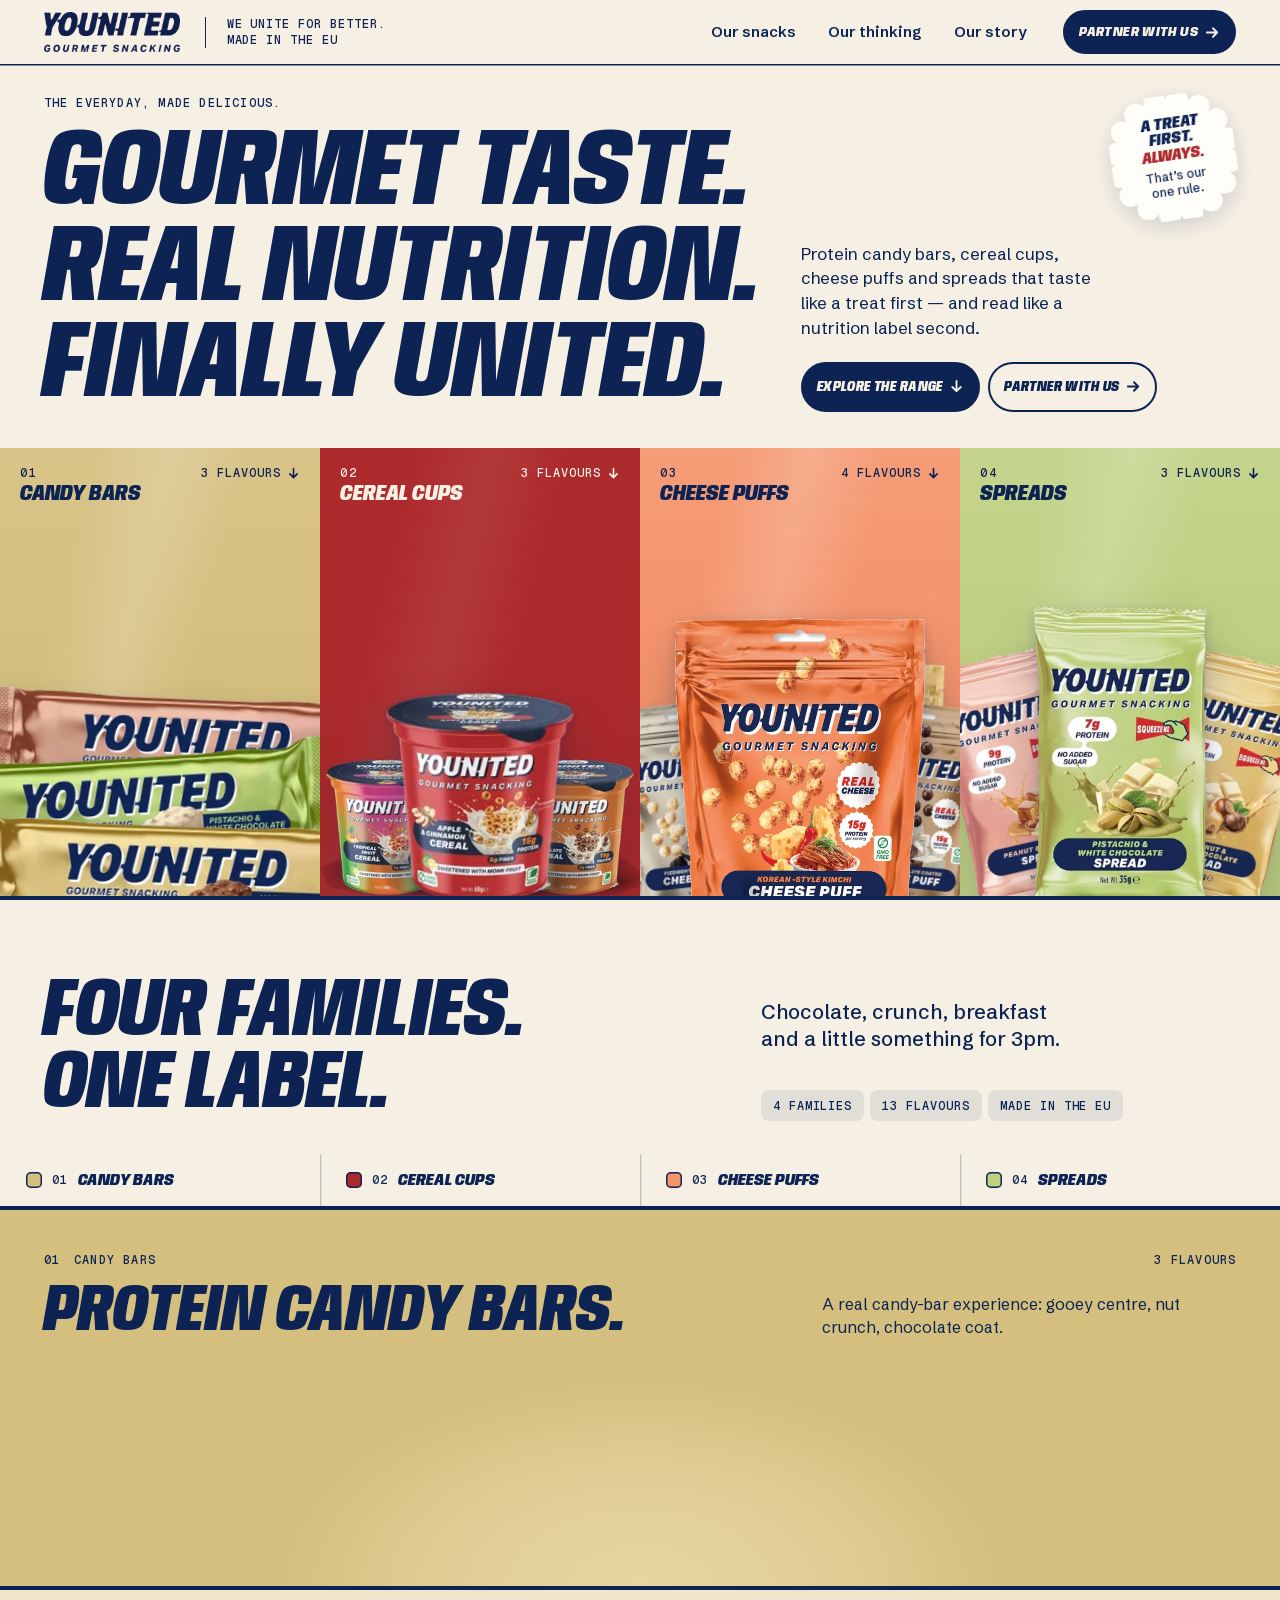
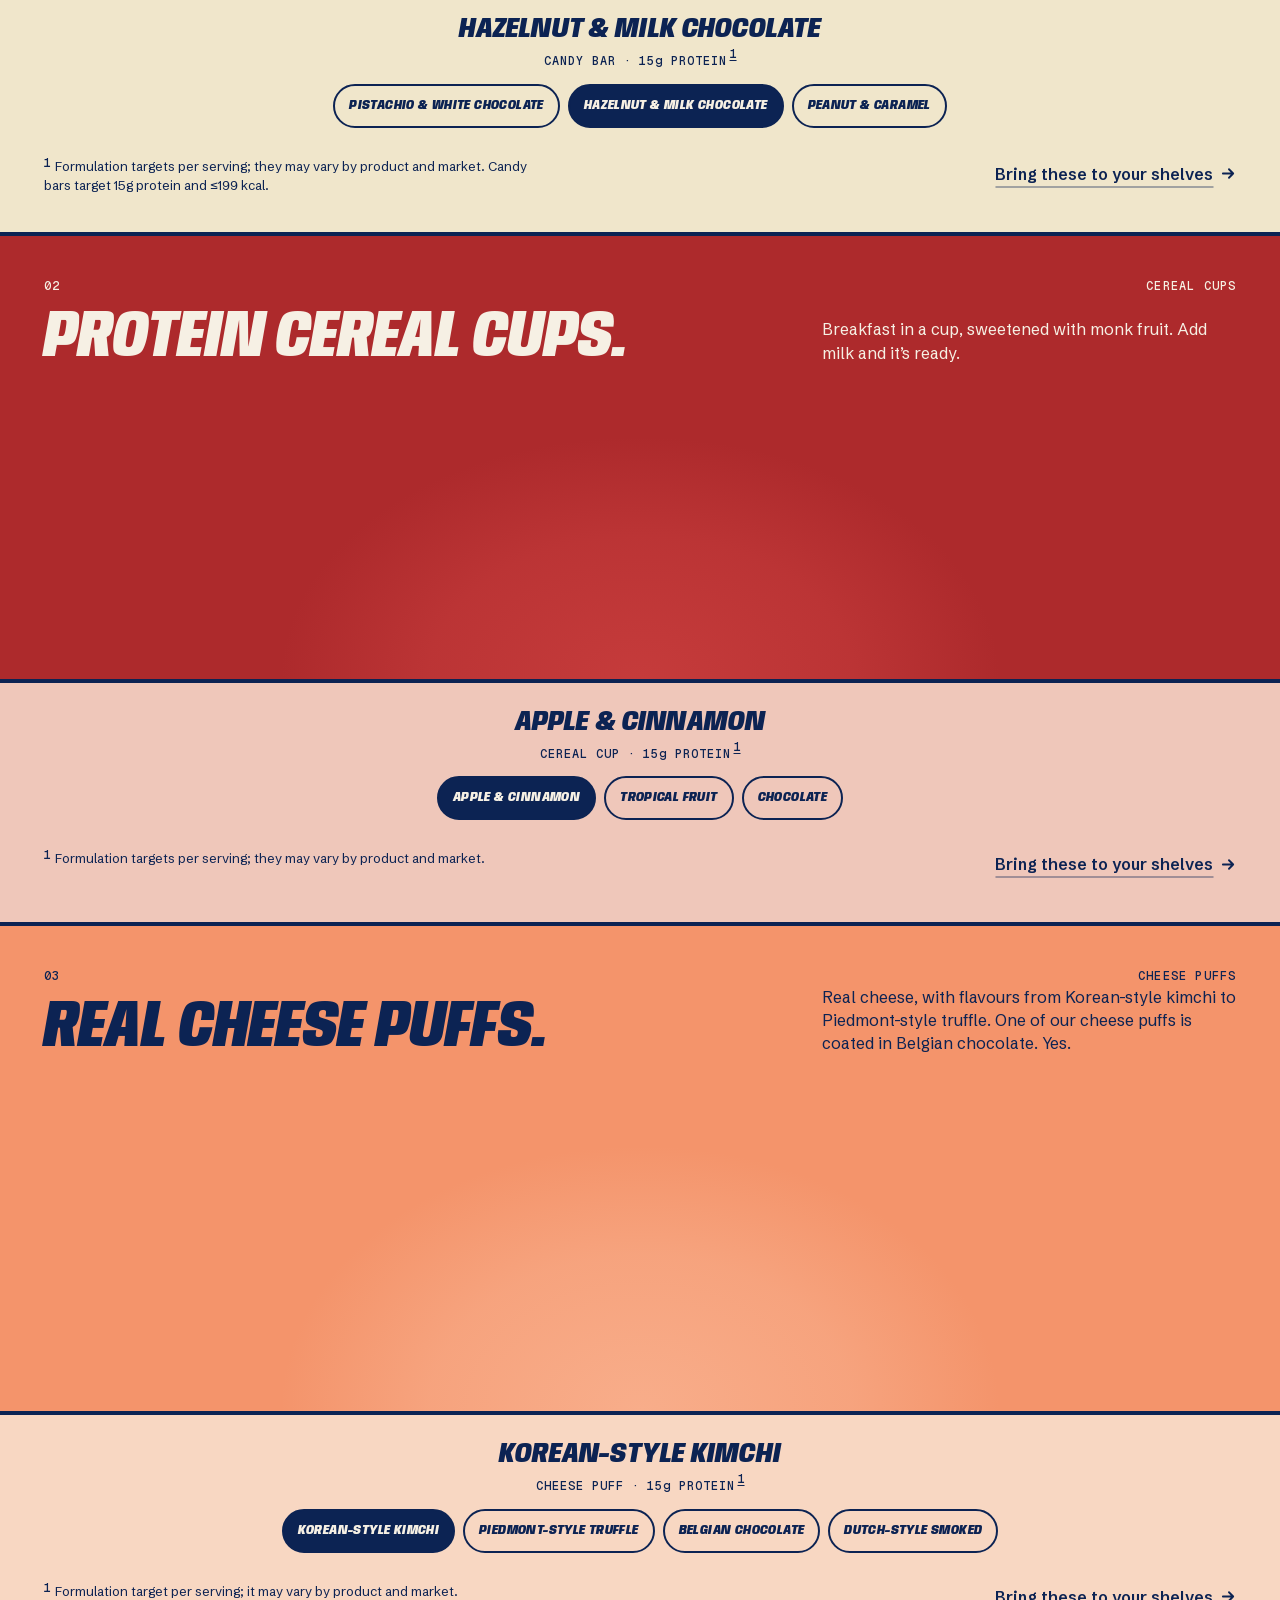
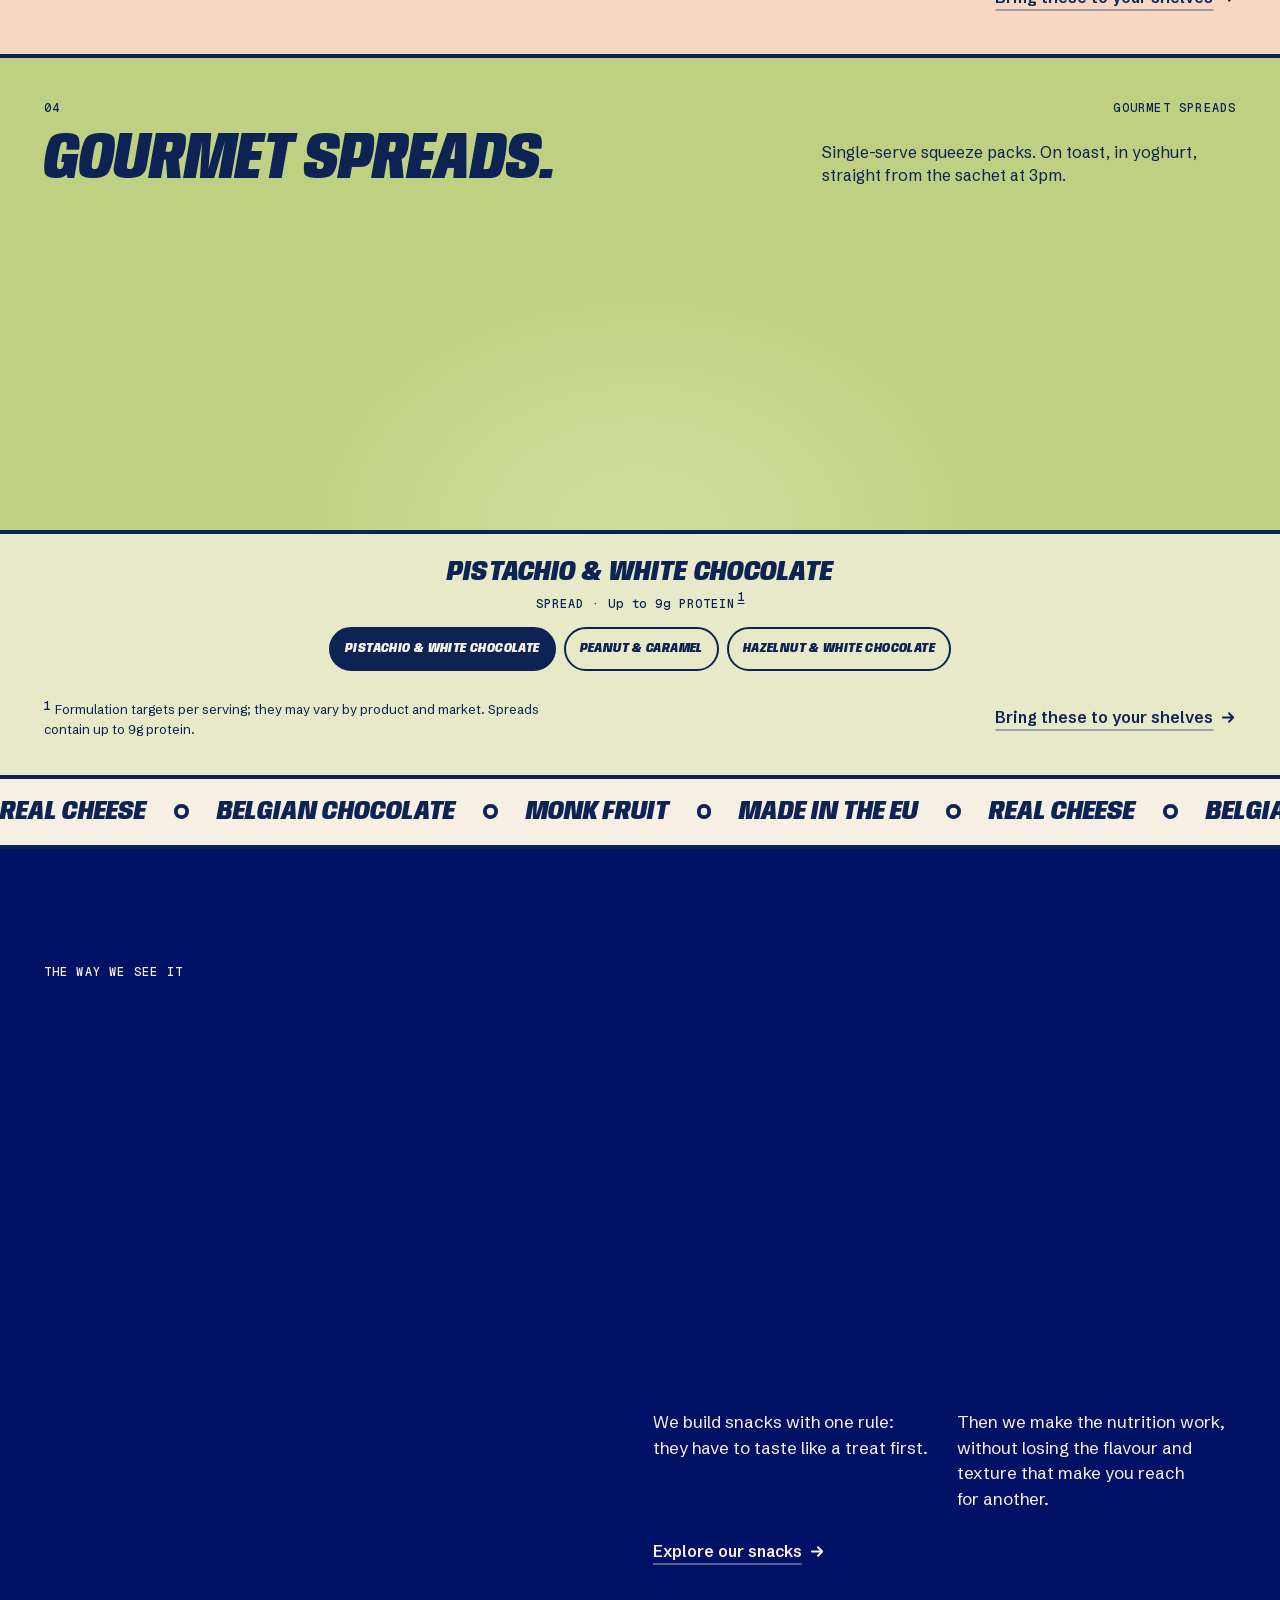
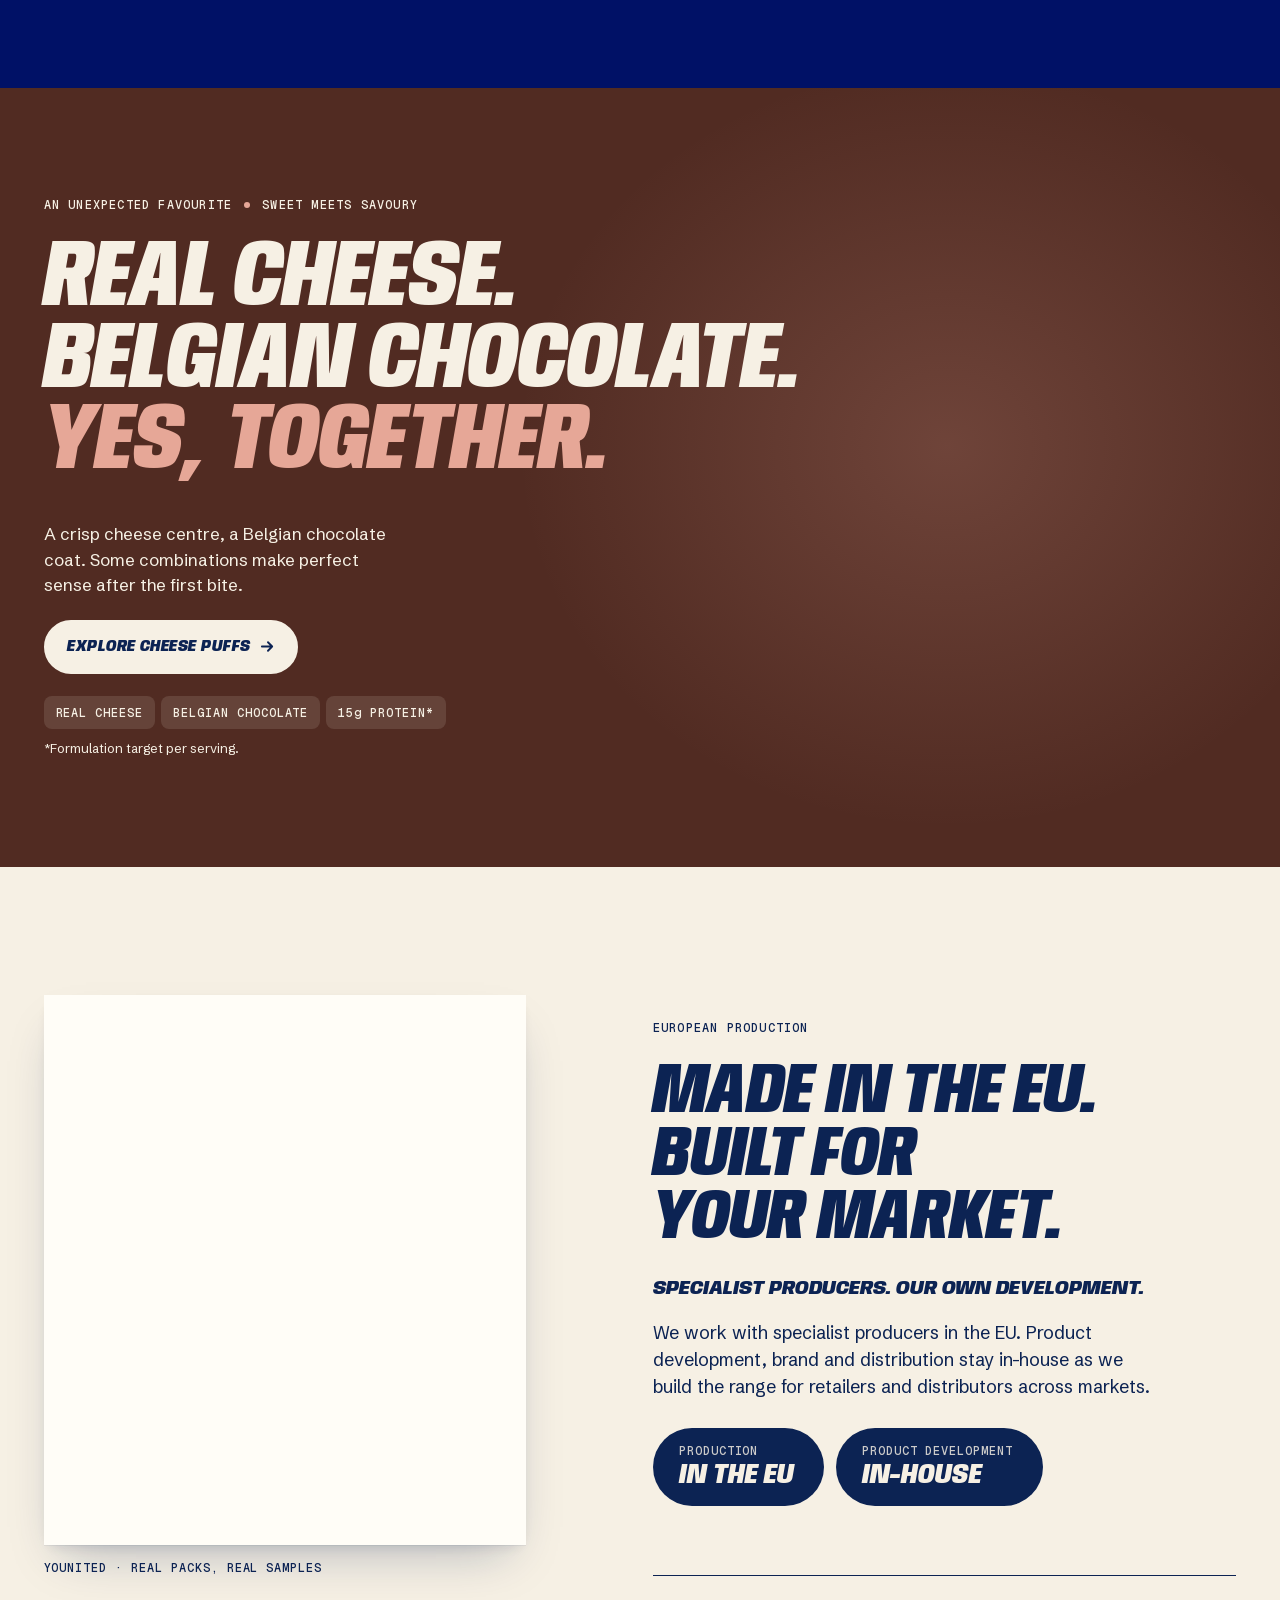
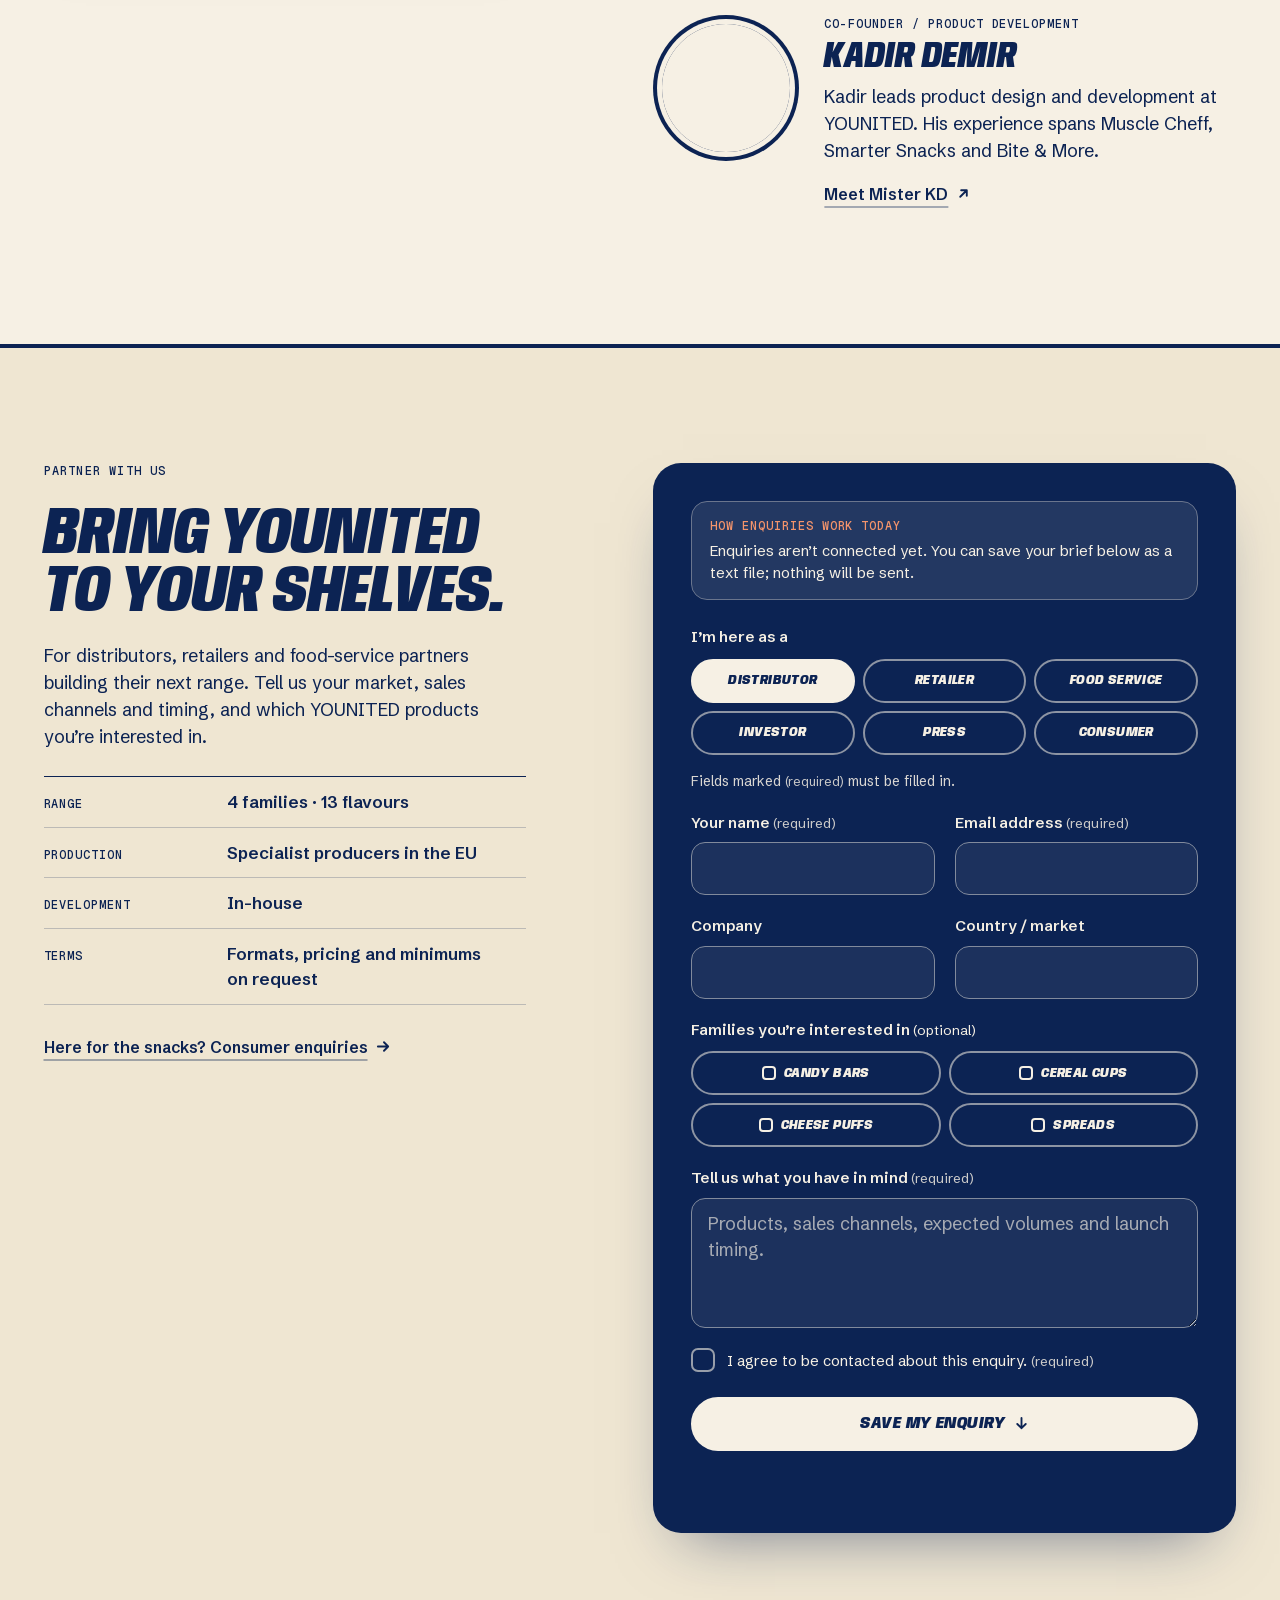
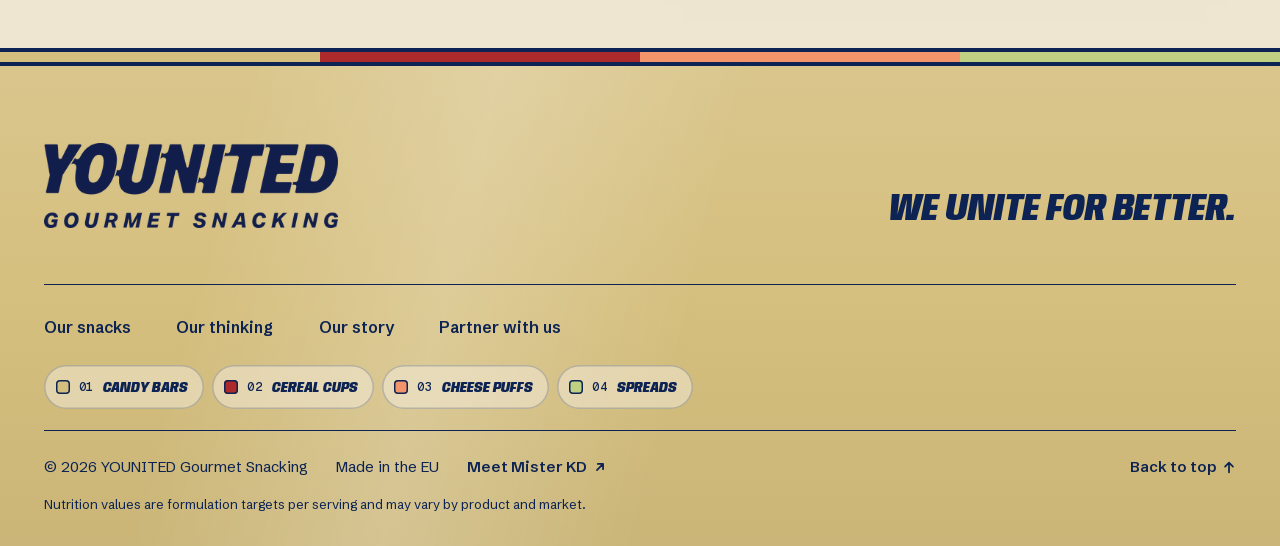
==== index.html @ 56899cd5 "Hero cereal cup sizes: 32vw on phones (the measured painted width) Co-Authored-By: Claude Opus 5.5 <" ====
<!doctype html>
<html lang="en">
<head>
<meta charset="utf-8">
<meta name="viewport" content="width=device-width, initial-scale=1">
<meta http-equiv="Content-Security-Policy" content="default-src 'self'; img-src 'self' data: blob:; font-src 'self'; style-src 'self'; script-src 'self' 'sha256-Du+OJKJSbdUgz5nrHeWWINvez6XKDDU/tyj/5c2uvwo='; connect-src 'self' https://api.web3forms.com; form-action 'self'; base-uri 'self'; object-src 'none'">
<meta name="referrer" content="strict-origin-when-cross-origin">
<title>YOUNITED — Gourmet protein snacks, made in the EU</title>
<meta name="description" content="Protein candy bars, cereal cups, real cheese puffs and spreads that taste like a treat first. Four families, thirteen flavours, made in the EU. Explore the range or partner with YOUNITED.">
<link rel="canonical" href="https://younitedsnacks.com/">
<meta name="theme-color" content="#f6f0e4">
<meta property="og:type" content="website">
<meta property="og:site_name" content="YOUNITED Gourmet Snacking">
<meta property="og:title" content="YOUNITED — Gourmet taste. Real nutrition. Finally united.">
<meta property="og:description" content="Protein candy bars, cereal cups, real cheese puffs and spreads that taste like a treat first. Made in the EU.">
<meta property="og:url" content="https://younitedsnacks.com/">
<meta property="og:image" content="https://younitedsnacks.com/assets/og.jpg">
<meta property="og:image:width" content="1200">
<meta property="og:image:height" content="630">
<meta property="og:image:alt" content="YOUNITED: Gourmet taste. Real nutrition. Finally united. Four snack packs on their foil colours.">
<meta name="twitter:card" content="summary_large_image">
<meta name="twitter:title" content="YOUNITED — Gourmet taste. Real nutrition. Finally united.">
<meta name="twitter:description" content="Four snack families, thirteen flavours, made in the EU.">
<meta name="twitter:image" content="https://younitedsnacks.com/assets/og.jpg">
<link rel="icon" href="assets/favicon.png" type="image/png">
<link rel="apple-touch-icon" href="assets/apple-touch-icon.png">
<script>document.documentElement.classList.add('js')</script>
<link rel="preload" href="fonts/anybody-italic-var.woff2" as="font" type="font/woff2" crossorigin>
<link rel="preload" href="fonts/schibsted-grotesk-var.woff2" as="font" type="font/woff2" crossorigin>
<link rel="preload" href="fonts/geist-mono-500.woff2" as="font" type="font/woff2" crossorigin>
<link rel="stylesheet" href="styles.css?v=cff8e533">
<script type="application/ld+json">
{"@context":"https://schema.org","@graph":[{"@type":"Organization","@id":"https://younitedsnacks.com/#org","name":"YOUNITED Gourmet Snacking","alternateName":"Younited Snacks","url":"https://younitedsnacks.com/","logo":"https://younitedsnacks.com/assets/brand/logo-round.png","description":"Gourmet protein candy bars, cereal cups, real cheese puffs and spreads, made in the EU. Nutrition targets vary by product family.","founder":{"@id":"https://misterkd.com/#person"}},
{"@type":"Person","@id":"https://misterkd.com/#person","name":"Kadir Demir","url":"https://misterkd.com/"},
{"@type":"WebSite","@id":"https://younitedsnacks.com/#website","url":"https://younitedsnacks.com/","name":"YOUNITED Gourmet Snacking","publisher":{"@id":"https://younitedsnacks.com/#org"},"inLanguage":"en"},
{"@type":"Product","@id":"https://younitedsnacks.com/#product-candy-bars","name":"YOUNITED Protein Candy Bars","brand":{"@id":"https://younitedsnacks.com/#org"},"manufacturer":{"@id":"https://younitedsnacks.com/#org"},"image":"https://younitedsnacks.com/assets/products/bar-hazelnut-milk-chocolate-800.webp","description":"Gourmet protein candy bar. Formulation targets per serving: 15g protein, 4g fibre, 0g added sugar. Flavours: Pistachio & White Chocolate, Hazelnut & Milk Chocolate, Peanut & Caramel."},
{"@type":"Product","@id":"https://younitedsnacks.com/#product-cereal-cups","name":"YOUNITED Protein Cereal Cups","brand":{"@id":"https://younitedsnacks.com/#org"},"manufacturer":{"@id":"https://younitedsnacks.com/#org"},"image":"https://younitedsnacks.com/assets/products/cereal-apple-cinnamon-800.webp","description":"Protein cereal cup sweetened with monk fruit. Formulation targets per serving: 15g protein, 5g fibre. Flavours: Apple & Cinnamon, Tropical Fruit, Chocolate."},
{"@type":"Product","@id":"https://younitedsnacks.com/#product-cheese-puffs","name":"YOUNITED Real Cheese Puffs","brand":{"@id":"https://younitedsnacks.com/#org"},"manufacturer":{"@id":"https://younitedsnacks.com/#org"},"image":"https://younitedsnacks.com/assets/products/puff-korean-kimchi-800.webp","description":"Real cheese puffs. Formulation target per serving: 15g protein. Flavours: Korean-Style Kimchi, Piedmont-Style Truffle, Belgian Chocolate, Dutch-Style Smoked."},
{"@type":"Product","@id":"https://younitedsnacks.com/#product-spreads","name":"YOUNITED Gourmet Spreads","brand":{"@id":"https://younitedsnacks.com/#org"},"manufacturer":{"@id":"https://younitedsnacks.com/#org"},"image":"https://younitedsnacks.com/assets/products/spread-pistachio-white-chocolate-649.webp","description":"Single-serve gourmet squeeze spreads. Formulation targets: up to 9g protein per serving, 0g added sugar. Flavours: Pistachio & White Chocolate, Peanut & Caramel, Hazelnut & White Chocolate."}]}
</script>
</head>
<body>
<a class="skip-link" href="#main">Skip to content</a>
<header class="masthead">
<div class="masthead__bar">
<a class="masthead__logo" href="#top"><img src="assets/brand/logo-navy-400.webp" srcset="assets/brand/logo-navy-400.webp 400w, assets/brand/logo-navy-600.webp 600w" sizes="(min-width: 821px) 136px, 104px" width="400" height="115" alt="YOUNITED Gourmet Snacking"></a>
<p class="masthead__note"><span>We unite for better.</span><span>Made in the EU</span></p>
<nav class="masthead__nav" id="site-nav" aria-label="Main">
<ul class="nav-links">
<li><a href="#range">Our snacks</a></li>
<li><a href="#manifesto">Our thinking</a></li>
<li><a href="#made">Our story</a></li>
<li class="nav-links__fams"><ul class="menu-families" aria-label="Families"><li><a class="mf mf--bars" href="#family-bars" data-show-family="bars"><span class="mf__no">01</span><span class="mf__name">Candy bars</span></a></li><li><a class="mf mf--cereal" href="#family-cereal" data-show-family="cereal"><span class="mf__no">02</span><span class="mf__name">Cereal cups</span></a></li><li><a class="mf mf--puffs" href="#family-puffs" data-show-family="puffs"><span class="mf__no">03</span><span class="mf__name">Cheese puffs</span></a></li><li><a class="mf mf--spreads" href="#family-spreads" data-show-family="spreads"><span class="mf__no">04</span><span class="mf__name">Spreads</span></a></li></ul></li>
<li class="nav-links__cta"><a class="btn btn--navy" href="#partner">Partner with us <svg class="ico" viewBox="0 0 16 16" aria-hidden="true" focusable="false"><path d="M2 8h11M8.5 3.5 13 8l-4.5 4.5" fill="none" stroke="currentColor" stroke-width="2" stroke-linecap="round" stroke-linejoin="round"/></svg></a></li>
</ul>
<p class="masthead__note masthead__note--menu"><span>We unite for better.</span><span>Made in the EU</span></p>
</nav>
<a class="btn btn--navy btn--sm masthead__cta" href="#partner">Partner with us <svg class="ico" viewBox="0 0 16 16" aria-hidden="true" focusable="false"><path d="M2 8h11M8.5 3.5 13 8l-4.5 4.5" fill="none" stroke="currentColor" stroke-width="2" stroke-linecap="round" stroke-linejoin="round"/></svg></a>
<button class="burger" type="button" aria-expanded="false" aria-controls="site-nav"><span class="burger__lines" aria-hidden="true"></span><span class="burger__text">Menu</span></button>
</div>
</header>
<main id="main">
<section class="hero" id="hero" aria-labelledby="hero-title">
<div class="hero__band">
<p class="hero__kicker">The everyday, made delicious.</p>
<p class="seal"><span class="seal__a">A treat first.</span><span class="seal__b">Always.</span><span class="seal__c">That’s our one rule.</span></p>
<h1 class="hero__title" id="hero-title">Gourmet taste.<br> Real nutrition.<br> Finally united.</h1>
<div class="hero__aside">
<p class="hero__sub">Protein candy bars, cereal cups, cheese puffs and spreads that taste like a treat first — and read like a nutrition label&nbsp;second.</p>
<div class="doors">
<a class="btn btn--navy btn--lg" href="#range">Explore the range <svg class="ico" viewBox="0 0 16 16" aria-hidden="true" focusable="false"><path d="M8 2v11M3.5 8.5 8 13l4.5-4.5" fill="none" stroke="currentColor" stroke-width="2" stroke-linecap="round" stroke-linejoin="round"/></svg></a>
<a class="btn btn--outline btn--lg" href="#partner">Partner with us <svg class="ico" viewBox="0 0 16 16" aria-hidden="true" focusable="false"><path d="M2 8h11M8.5 3.5 13 8l-4.5 4.5" fill="none" stroke="currentColor" stroke-width="2" stroke-linecap="round" stroke-linejoin="round"/></svg></a>
</div>
</div>
</div>
<div class="hero__fields">
<ul class="fields">
<li class="fields__item"><a class="field field--bars" href="#family-bars" data-show-family="bars">
<span class="field__label"><span class="field__no">01</span><span class="field__name">Candy bars</span></span>
<span class="field__count">3 flavours <svg class="ico" viewBox="0 0 16 16" aria-hidden="true" focusable="false"><path d="M8 2v11M3.5 8.5 8 13l4.5-4.5" fill="none" stroke="currentColor" stroke-width="2" stroke-linecap="round" stroke-linejoin="round"/></svg></span>
<span class="field__packs"><span class="fp fp--0"><img src="assets/products/bar-hazelnut-milk-chocolate-480.webp" srcset="assets/products/bar-hazelnut-milk-chocolate-480.webp 480w, assets/products/bar-hazelnut-milk-chocolate-800.webp 800w, assets/products/bar-hazelnut-milk-chocolate-1297.webp 1297w" sizes="(max-width: 600px) 56vw, (max-width: 820px) 64vw, (max-width: 1099px) and (orientation: portrait) 64vw, 34vw" width="480" height="161" alt="" loading="lazy" decoding="async" fetchpriority="low"></span><span class="fp fp--1"><img src="assets/products/bar-pistachio-white-chocolate-480.webp" srcset="assets/products/bar-pistachio-white-chocolate-480.webp 480w, assets/products/bar-pistachio-white-chocolate-800.webp 800w, assets/products/bar-pistachio-white-chocolate-1297.webp 1297w" sizes="(max-width: 600px) 56vw, (max-width: 820px) 64vw, (max-width: 1099px) and (orientation: portrait) 64vw, 34vw" width="480" height="161" alt="" loading="lazy" decoding="async" fetchpriority="low"></span><span class="fp fp--2"><img src="assets/products/bar-peanut-caramel-480.webp" srcset="assets/products/bar-peanut-caramel-480.webp 480w, assets/products/bar-peanut-caramel-800.webp 800w, assets/products/bar-peanut-caramel-1297.webp 1297w" sizes="(max-width: 600px) 56vw, (max-width: 820px) 64vw, (max-width: 1099px) and (orientation: portrait) 64vw, 34vw" width="480" height="161" alt="" loading="lazy" decoding="async" fetchpriority="low"></span></span>
</a></li>
<li class="fields__item"><a class="field field--cereal" href="#family-cereal" data-show-family="cereal">
<span class="field__label"><span class="field__no">02</span><span class="field__name">Cereal cups</span></span>
<span class="field__count">3 flavours <svg class="ico" viewBox="0 0 16 16" aria-hidden="true" focusable="false"><path d="M8 2v11M3.5 8.5 8 13l4.5-4.5" fill="none" stroke="currentColor" stroke-width="2" stroke-linecap="round" stroke-linejoin="round"/></svg></span>
<span class="field__packs"><span class="fp fp--0"><img src="assets/products/cereal-apple-cinnamon-480.webp" srcset="assets/products/cereal-apple-cinnamon-240.webp 240w, assets/products/cereal-apple-cinnamon-480.webp 480w, assets/products/cereal-apple-cinnamon-800.webp 800w, assets/products/cereal-apple-cinnamon-910.webp 910w" sizes="(max-width: 600px) 32vw, (max-width: 820px) 30vw, (max-width: 1099px) and (orientation: portrait) 30vw, 17vw" width="480" height="421" alt="" loading="lazy" decoding="async" fetchpriority="low"></span><span class="fp fp--1"><img src="assets/products/cereal-tropical-240.webp" srcset="assets/products/cereal-tropical-240.webp 240w, assets/products/cereal-tropical-480.webp 480w" sizes="(max-width: 820px) 18vw, (max-width: 1099px) and (orientation: portrait) 18vw, 11vw" width="240" height="211" alt="" loading="lazy" decoding="async" fetchpriority="low"></span><span class="fp fp--2"><img src="assets/products/cereal-chocolate-240.webp" srcset="assets/products/cereal-chocolate-240.webp 240w, assets/products/cereal-chocolate-480.webp 480w" sizes="(max-width: 820px) 18vw, (max-width: 1099px) and (orientation: portrait) 18vw, 11vw" width="240" height="211" alt="" loading="lazy" decoding="async" fetchpriority="low"></span></span>
</a></li>
<li class="fields__item"><a class="field field--puffs" href="#family-puffs" data-show-family="puffs">
<span class="field__label"><span class="field__no">03</span><span class="field__name">Cheese puffs</span></span>
<span class="field__count">4 flavours <svg class="ico" viewBox="0 0 16 16" aria-hidden="true" focusable="false"><path d="M8 2v11M3.5 8.5 8 13l4.5-4.5" fill="none" stroke="currentColor" stroke-width="2" stroke-linecap="round" stroke-linejoin="round"/></svg></span>
<span class="field__packs"><span class="fp fp--0"><img src="assets/products/puff-korean-kimchi-480.webp" srcset="assets/products/puff-korean-kimchi-240.webp 240w, assets/products/puff-korean-kimchi-480.webp 480w, assets/products/puff-korean-kimchi-800.webp 800w, assets/products/puff-korean-kimchi-925.webp 925w" sizes="(max-width: 600px) 28vw, (max-width: 820px) 30vw, (max-width: 1099px) and (orientation: portrait) 30vw, 19vw" width="480" height="601" alt="" loading="lazy" decoding="async" fetchpriority="low"></span><span class="fp fp--1"><img src="assets/products/puff-piedmont-truffle-240.webp" srcset="assets/products/puff-piedmont-truffle-240.webp 240w, assets/products/puff-piedmont-truffle-480.webp 480w" sizes="(max-width: 820px) 18vw, (max-width: 1099px) and (orientation: portrait) 18vw, 12vw" width="240" height="301" alt="" loading="lazy" decoding="async" fetchpriority="low"></span><span class="fp fp--2"><img src="assets/products/puff-belgian-chocolate-240.webp" srcset="assets/products/puff-belgian-chocolate-240.webp 240w, assets/products/puff-belgian-chocolate-480.webp 480w" sizes="(max-width: 820px) 18vw, (max-width: 1099px) and (orientation: portrait) 18vw, 12vw" width="240" height="301" alt="" loading="lazy" decoding="async" fetchpriority="low"></span><span class="fp fp--3"><img src="assets/products/puff-dutch-smoked-240.webp" srcset="assets/products/puff-dutch-smoked-240.webp 240w, assets/products/puff-dutch-smoked-480.webp 480w" sizes="(max-width: 820px) 18vw, (max-width: 1099px) and (orientation: portrait) 18vw, 12vw" width="240" height="301" alt="" loading="lazy" decoding="async" fetchpriority="low"></span></span>
</a></li>
<li class="fields__item"><a class="field field--spreads" href="#family-spreads" data-show-family="spreads">
<span class="field__label"><span class="field__no">04</span><span class="field__name">Spreads</span></span>
<span class="field__count">3 flavours <svg class="ico" viewBox="0 0 16 16" aria-hidden="true" focusable="false"><path d="M8 2v11M3.5 8.5 8 13l4.5-4.5" fill="none" stroke="currentColor" stroke-width="2" stroke-linecap="round" stroke-linejoin="round"/></svg></span>
<span class="field__packs"><span class="fp fp--0"><img src="assets/products/spread-pistachio-white-chocolate-480.webp" srcset="assets/products/spread-pistachio-white-chocolate-240.webp 240w, assets/products/spread-pistachio-white-chocolate-480.webp 480w, assets/products/spread-pistachio-white-chocolate-649.webp 649w" sizes="(max-width: 600px) 20vw, (max-width: 820px) 20vw, (max-width: 1099px) and (orientation: portrait) 20vw, 12vw" width="480" height="885" alt="" loading="lazy" decoding="async" fetchpriority="low"></span><span class="fp fp--1"><img src="assets/products/spread-peanut-caramel-240.webp" srcset="assets/products/spread-peanut-caramel-240.webp 240w, assets/products/spread-peanut-caramel-480.webp 480w" sizes="(max-width: 820px) 16vw, (max-width: 1099px) and (orientation: portrait) 16vw, 10vw" width="240" height="443" alt="" loading="lazy" decoding="async" fetchpriority="low"></span><span class="fp fp--2"><img src="assets/products/spread-hazelnut-white-chocolate-240.webp" srcset="assets/products/spread-hazelnut-white-chocolate-240.webp 240w, assets/products/spread-hazelnut-white-chocolate-480.webp 480w" sizes="(max-width: 820px) 16vw, (max-width: 1099px) and (orientation: portrait) 16vw, 10vw" width="240" height="442" alt="" loading="lazy" decoding="async" fetchpriority="low"></span></span>
</a></li>
</ul>
</div>
</section>

<section class="range" id="range" aria-labelledby="range-title">
<div class="range__head">
<h2 class="range__title" id="range-title"><span class="ln">Four families.</span> <span class="ln">One label.</span></h2>
<p class="range__sub">Chocolate, crunch, breakfast and a little something for&nbsp;3pm.</p>
<p class="range__count"><span>4 families</span><span>13 flavours</span><span>Made in the EU</span></p>
</div>
<nav class="range-index" aria-label="Families">
<ol class="range-index__list"><li><a class="ri ri--bars" href="#family-bars" data-show-family="bars"><span class="ri__sw" aria-hidden="true"></span><span class="ri__no">01</span><span class="ri__name">Candy bars</span><span class="ri__bar" aria-hidden="true"></span></a></li><li><a class="ri ri--cereal" href="#family-cereal" data-show-family="cereal"><span class="ri__sw" aria-hidden="true"></span><span class="ri__no">02</span><span class="ri__name">Cereal cups</span><span class="ri__bar" aria-hidden="true"></span></a></li><li><a class="ri ri--puffs" href="#family-puffs" data-show-family="puffs"><span class="ri__sw" aria-hidden="true"></span><span class="ri__no">03</span><span class="ri__name">Cheese puffs</span><span class="ri__bar" aria-hidden="true"></span></a></li><li><a class="ri ri--spreads" href="#family-spreads" data-show-family="spreads"><span class="ri__sw" aria-hidden="true"></span><span class="ri__no">04</span><span class="ri__name">Spreads</span><span class="ri__bar" aria-hidden="true"></span></a></li></ol>
</nav>
<div class="shelf-unit">
<article class="family family--bars" id="family-bars" data-family="bars" aria-labelledby="bars-title">
<div class="family__field">
<div class="family__head">
<p class="family__meta"><span>01</span><span>Candy bars</span><span>3 flavours</span></p>
<h3 class="family__title" id="bars-title">Protein Candy Bars.</h3>
<p class="family__desc">A real candy-bar experience: gooey centre, nut crunch, chocolate coat.</p>
</div>
<div class="family__compose">
<div class="readout readout--l">
<p class="readout__head">Per serving<span class="fn-sup" aria-hidden="true">1</span></p>
<dl class="facts facts--lead"><div class="facts__cell facts__cell--protein"><dt>Protein</dt><dd><span class="facts__v" data-fact="bars.protein">15g</span><span class="lead" aria-hidden="true"></span></dd></div></dl>
</div>
<div class="readout readout--r">
<dl class="facts"><div class="facts__cell facts__cell--fibre"><dt>Fibre</dt><dd><span class="facts__v" data-fact="bars.fibre">4g</span><span class="lead" aria-hidden="true"></span></dd></div><div class="facts__cell facts__cell--sugar"><dt>Added sugar</dt><dd><span class="facts__v" data-fact="bars.sugar">0g</span><span class="lead" aria-hidden="true"></span></dd></div></dl>
</div>
<div class="stage stage--bars" data-stage>
<figure class="pack" data-i="0" data-slot="1" id="bars-0"><img src="assets/products/bar-pistachio-white-chocolate-480.webp" srcset="assets/products/bar-pistachio-white-chocolate-480.webp 480w, assets/products/bar-pistachio-white-chocolate-800.webp 800w, assets/products/bar-pistachio-white-chocolate-1297.webp 1297w" sizes="(min-width: 1720px) 620px, (min-width: 1000px) 36vw, (max-width: 600px) 66vw, (min-width: 760px) 608px, 80vw" width="480" height="161" alt="YOUNITED Pistachio &amp; White Chocolate candy bar" loading="lazy" decoding="async"></figure>
<figure class="pack" data-i="1" data-slot="0" id="bars-1"><img src="assets/products/bar-hazelnut-milk-chocolate-480.webp" srcset="assets/products/bar-hazelnut-milk-chocolate-480.webp 480w, assets/products/bar-hazelnut-milk-chocolate-800.webp 800w, assets/products/bar-hazelnut-milk-chocolate-1297.webp 1297w" sizes="(min-width: 1720px) 620px, (min-width: 1000px) 36vw, (max-width: 600px) 66vw, (min-width: 760px) 608px, 80vw" width="480" height="161" alt="YOUNITED Hazelnut &amp; Milk Chocolate candy bar" loading="lazy" decoding="async"></figure>
<figure class="pack" data-i="2" data-slot="2" id="bars-2"><img src="assets/products/bar-peanut-caramel-480.webp" srcset="assets/products/bar-peanut-caramel-480.webp 480w, assets/products/bar-peanut-caramel-800.webp 800w, assets/products/bar-peanut-caramel-1297.webp 1297w" sizes="(min-width: 1720px) 620px, (min-width: 1000px) 36vw, (max-width: 600px) 66vw, (min-width: 760px) 608px, 80vw" width="480" height="161" alt="YOUNITED Peanut &amp; Caramel candy bar" loading="lazy" decoding="async"></figure>
</div>
</div>
</div>
<div class="family__label">
<div class="family__pick">
<p class="spec" aria-live="polite"><span class="spec__flavour">Hazelnut &amp; Milk Chocolate</span><span class="spec__sep"> · </span><span class="spec__line">Candy bar · <span data-fact="bars.protein">15g</span> protein<a class="fn" href="#fn-bars" aria-label="Footnote 1">1</a></span></p>
<div class="flavours" role="group" aria-label="Candy bars flavours"><span class="pill" data-product="0" data-tint="#c9d48f">Pistachio &amp; White Chocolate</span><span class="pill is-selected" data-product="1" data-tint="#e7d6a2">Hazelnut &amp; Milk Chocolate</span><span class="pill" data-product="2" data-tint="#e9b6a2">Peanut &amp; Caramel</span></div>
</div>
<p class="footnote" id="fn-bars"><span class="fn-mark" aria-hidden="true">1</span>Formulation targets per serving; they may vary by product and market. Candy bars target <span data-fact="bars.protein">15g</span> protein and <span data-fact="bars.kcal">≤199&nbsp;kcal</span>.</p>
<a class="link-cta family__cta" href="#partner" data-intent="Retailer">Bring these to your shelves <svg class="ico" viewBox="0 0 16 16" aria-hidden="true" focusable="false"><path d="M2 8h11M8.5 3.5 13 8l-4.5 4.5" fill="none" stroke="currentColor" stroke-width="2" stroke-linecap="round" stroke-linejoin="round"/></svg></a>
</div>
</article>
<article class="family family--cereal" id="family-cereal" data-family="cereal" aria-labelledby="cereal-title">
<div class="family__field">
<div class="family__head">
<p class="family__meta"><span>02</span><span>Cereal cups</span></p>
<h3 class="family__title" id="cereal-title">Protein Cereal Cups.</h3>
<p class="family__desc">Breakfast in a cup, sweetened with monk fruit. Add milk and it’s ready.</p>
</div>
<div class="family__compose">
<div class="readout readout--l">
<p class="readout__head">Per serving<span class="fn-sup" aria-hidden="true">1</span></p>
<dl class="facts facts--lead"><div class="facts__cell facts__cell--protein"><dt>Protein</dt><dd><span class="facts__v" data-fact="cereal.protein">15g</span><span class="lead" aria-hidden="true"></span></dd></div></dl>
</div>
<div class="readout readout--r">
<dl class="facts"><div class="facts__cell facts__cell--fibre"><dt>Fibre</dt><dd><span class="facts__v" data-fact="cereal.fibre">5g</span><span class="lead" aria-hidden="true"></span></dd></div><div class="facts__cell facts__cell--flavours"><dt>Flavours</dt><dd><span class="facts__v" data-fact="cereal.flavours">3</span><span class="lead" aria-hidden="true"></span></dd></div></dl>
</div>
<div class="stage stage--cereal" data-stage>
<figure class="pack" data-i="0" data-slot="0" id="cereal-0"><img src="assets/products/cereal-apple-cinnamon-480.webp" srcset="assets/products/cereal-apple-cinnamon-240.webp 240w, assets/products/cereal-apple-cinnamon-480.webp 480w, assets/products/cereal-apple-cinnamon-800.webp 800w, assets/products/cereal-apple-cinnamon-910.webp 910w" sizes="(min-width: 1720px) 412px, (min-width: 1000px) 24vw, (max-width: 600px) 44vw, (min-width: 760px) 350px, 46vw" width="480" height="421" alt="YOUNITED Apple &amp; Cinnamon cereal cup" loading="lazy" decoding="async"></figure>
<figure class="pack" data-i="1" data-slot="1" id="cereal-1"><img src="assets/products/cereal-tropical-480.webp" srcset="assets/products/cereal-tropical-240.webp 240w, assets/products/cereal-tropical-480.webp 480w, assets/products/cereal-tropical-800.webp 800w, assets/products/cereal-tropical-910.webp 910w" sizes="(min-width: 1720px) 412px, (min-width: 1000px) 24vw, (max-width: 600px) 44vw, (min-width: 760px) 350px, 46vw" width="480" height="421" alt="YOUNITED Tropical Fruit cereal cup" loading="lazy" decoding="async"></figure>
<figure class="pack" data-i="2" data-slot="2" id="cereal-2"><img src="assets/products/cereal-chocolate-480.webp" srcset="assets/products/cereal-chocolate-240.webp 240w, assets/products/cereal-chocolate-480.webp 480w, assets/products/cereal-chocolate-800.webp 800w, assets/products/cereal-chocolate-910.webp 910w" sizes="(min-width: 1720px) 412px, (min-width: 1000px) 24vw, (max-width: 600px) 44vw, (min-width: 760px) 350px, 46vw" width="480" height="421" alt="YOUNITED Chocolate cereal cup" loading="lazy" decoding="async"></figure>
</div>
</div>
</div>
<div class="family__label">
<div class="family__pick">
<p class="spec" aria-live="polite"><span class="spec__flavour">Apple &amp; Cinnamon</span><span class="spec__sep"> · </span><span class="spec__line">Cereal cup · <span data-fact="cereal.protein">15g</span> protein<a class="fn" href="#fn-cereal" aria-label="Footnote 1">1</a></span></p>
<div class="flavours" role="group" aria-label="Cereal cups flavours"><span class="pill is-selected" data-product="0" data-tint="#c53b3b">Apple &amp; Cinnamon</span><span class="pill" data-product="1" data-tint="#c4492f">Tropical Fruit</span><span class="pill" data-product="2" data-tint="#8f3a24">Chocolate</span></div>
</div>
<p class="footnote" id="fn-cereal"><span class="fn-mark" aria-hidden="true">1</span>Formulation targets per serving; they may vary by product and market.</p>
<a class="link-cta family__cta" href="#partner" data-intent="Retailer">Bring these to your shelves <svg class="ico" viewBox="0 0 16 16" aria-hidden="true" focusable="false"><path d="M2 8h11M8.5 3.5 13 8l-4.5 4.5" fill="none" stroke="currentColor" stroke-width="2" stroke-linecap="round" stroke-linejoin="round"/></svg></a>
</div>
</article>
<article class="family family--puffs" id="family-puffs" data-family="puffs" aria-labelledby="puffs-title">
<div class="family__field">
<div class="family__head">
<p class="family__meta"><span>03</span><span>Cheese puffs</span></p>
<h3 class="family__title" id="puffs-title">Real Cheese Puffs.</h3>
<p class="family__desc">Real cheese, with flavours from Korean-style kimchi to Piedmont-style truffle. One of our cheese puffs is coated in Belgian chocolate. Yes.</p>
</div>
<div class="family__compose">
<div class="readout readout--l">
<p class="readout__head">Per serving<span class="fn-sup" aria-hidden="true">1</span></p>
<dl class="facts facts--lead"><div class="facts__cell facts__cell--protein"><dt>Protein</dt><dd><span class="facts__v" data-fact="puffs.protein">15g</span><span class="lead" aria-hidden="true"></span></dd></div></dl>
</div>
<div class="readout readout--r">
<dl class="facts"><div class="facts__cell facts__cell--flavours"><dt>Flavours</dt><dd><span class="facts__v" data-fact="puffs.flavours">4</span><span class="lead" aria-hidden="true"></span></dd></div><div class="facts__cell facts__cell--cheese"><dt>Cheese</dt><dd><span class="facts__v" data-fact="puffs.cheese">Real</span><span class="lead" aria-hidden="true"></span></dd></div></dl>
</div>
<div class="stage stage--puffs" data-stage>
<figure class="pack" data-i="0" data-slot="0" id="puffs-0"><img src="assets/products/puff-korean-kimchi-480.webp" srcset="assets/products/puff-korean-kimchi-240.webp 240w, assets/products/puff-korean-kimchi-480.webp 480w, assets/products/puff-korean-kimchi-800.webp 800w, assets/products/puff-korean-kimchi-925.webp 925w" sizes="(min-width: 1720px) 320px, (min-width: 1000px) 19vw, (max-width: 600px) 44vw, (min-width: 760px) 304px, 40vw" width="480" height="601" alt="YOUNITED Korean-Style Kimchi cheese puff" loading="lazy" decoding="async"></figure>
<figure class="pack" data-i="1" data-slot="1" id="puffs-1"><img src="assets/products/puff-piedmont-truffle-480.webp" srcset="assets/products/puff-piedmont-truffle-240.webp 240w, assets/products/puff-piedmont-truffle-480.webp 480w, assets/products/puff-piedmont-truffle-800.webp 800w, assets/products/puff-piedmont-truffle-922.webp 922w" sizes="(min-width: 1720px) 320px, (min-width: 1000px) 19vw, (max-width: 600px) 44vw, (min-width: 760px) 304px, 40vw" width="480" height="602" alt="YOUNITED Piedmont-Style Truffle cheese puff" loading="lazy" decoding="async"></figure>
<figure class="pack" data-i="2" data-slot="2" id="puffs-2"><img src="assets/products/puff-belgian-chocolate-480.webp" srcset="assets/products/puff-belgian-chocolate-240.webp 240w, assets/products/puff-belgian-chocolate-480.webp 480w, assets/products/puff-belgian-chocolate-800.webp 800w, assets/products/puff-belgian-chocolate-924.webp 924w" sizes="(min-width: 1720px) 320px, (min-width: 1000px) 19vw, (max-width: 600px) 44vw, (min-width: 760px) 304px, 40vw" width="480" height="601" alt="YOUNITED Belgian Chocolate cheese puff" loading="lazy" decoding="async"></figure>
<figure class="pack" data-i="3" data-slot="3" id="puffs-3"><img src="assets/products/puff-dutch-smoked-480.webp" srcset="assets/products/puff-dutch-smoked-240.webp 240w, assets/products/puff-dutch-smoked-480.webp 480w, assets/products/puff-dutch-smoked-800.webp 800w, assets/products/puff-dutch-smoked-924.webp 924w" sizes="(min-width: 1720px) 320px, (min-width: 1000px) 19vw, (max-width: 600px) 44vw, (min-width: 760px) 304px, 40vw" width="480" height="602" alt="YOUNITED Dutch-Style Smoked cheese puff" loading="lazy" decoding="async"></figure>
</div>
</div>
</div>
<div class="family__label">
<div class="family__pick">
<p class="spec" aria-live="polite"><span class="spec__flavour">Korean-Style Kimchi</span><span class="spec__sep"> · </span><span class="spec__line">Cheese puff · <span data-fact="puffs.protein">15g</span> protein<a class="fn" href="#fn-puffs" aria-label="Footnote 1">1</a></span></p>
<div class="flavours" role="group" aria-label="Cheese puffs flavours"><span class="pill is-selected" data-product="0" data-tint="#f8ad8a">Korean-Style Kimchi</span><span class="pill" data-product="1" data-tint="#e4d6c4">Piedmont-Style Truffle</span><span class="pill" data-product="2" data-tint="#d0a37f">Belgian Chocolate</span><span class="pill" data-product="3" data-tint="#f5c987">Dutch-Style Smoked</span></div>
</div>
<p class="footnote" id="fn-puffs"><span class="fn-mark" aria-hidden="true">1</span>Formulation target per serving; it may vary by product and market.</p>
<a class="link-cta family__cta" href="#partner" data-intent="Retailer">Bring these to your shelves <svg class="ico" viewBox="0 0 16 16" aria-hidden="true" focusable="false"><path d="M2 8h11M8.5 3.5 13 8l-4.5 4.5" fill="none" stroke="currentColor" stroke-width="2" stroke-linecap="round" stroke-linejoin="round"/></svg></a>
</div>
</article>
<article class="family family--spreads" id="family-spreads" data-family="spreads" aria-labelledby="spreads-title">
<div class="family__field">
<div class="family__head">
<p class="family__meta"><span>04</span><span>Gourmet spreads</span></p>
<h3 class="family__title" id="spreads-title">Gourmet Spreads.</h3>
<p class="family__desc">Single-serve squeeze packs. On toast, in yoghurt, straight from the sachet at&nbsp;3pm.</p>
</div>
<div class="family__compose">
<div class="readout readout--l">
<p class="readout__head">Per serving<span class="fn-sup" aria-hidden="true">1</span></p>
<dl class="facts facts--lead"><div class="facts__cell facts__cell--protein"><dt>Protein</dt><dd><span class="facts__v" data-fact="spreads.protein"><small class="facts__pre">Up to</small> 9g</span><span class="lead" aria-hidden="true"></span></dd></div></dl>
</div>
<div class="readout readout--r">
<dl class="facts"><div class="facts__cell facts__cell--sugar"><dt>Added sugar</dt><dd><span class="facts__v" data-fact="spreads.sugar">0g</span><span class="lead" aria-hidden="true"></span></dd></div><div class="facts__cell facts__cell--flavours"><dt>Flavours</dt><dd><span class="facts__v" data-fact="spreads.flavours">3</span><span class="lead" aria-hidden="true"></span></dd></div></dl>
</div>
<div class="stage stage--spreads" data-stage>
<figure class="pack" data-i="0" data-slot="0" id="spreads-0"><img src="assets/products/spread-pistachio-white-chocolate-480.webp" srcset="assets/products/spread-pistachio-white-chocolate-240.webp 240w, assets/products/spread-pistachio-white-chocolate-480.webp 480w, assets/products/spread-pistachio-white-chocolate-649.webp 649w" sizes="(min-width: 1720px) 216px, (min-width: 1000px) 12.5vw, (max-width: 600px) 30vw, (min-width: 760px) 228px, 30vw" width="480" height="885" alt="YOUNITED Pistachio &amp; White Chocolate spread" loading="lazy" decoding="async"></figure>
<figure class="pack" data-i="1" data-slot="1" id="spreads-1"><img src="assets/products/spread-peanut-caramel-480.webp" srcset="assets/products/spread-peanut-caramel-240.webp 240w, assets/products/spread-peanut-caramel-480.webp 480w, assets/products/spread-peanut-caramel-648.webp 648w" sizes="(min-width: 1720px) 216px, (min-width: 1000px) 12.5vw, (max-width: 600px) 30vw, (min-width: 760px) 228px, 30vw" width="480" height="886" alt="YOUNITED Peanut &amp; Caramel spread" loading="lazy" decoding="async"></figure>
<figure class="pack" data-i="2" data-slot="2" id="spreads-2"><img src="assets/products/spread-hazelnut-white-chocolate-480.webp" srcset="assets/products/spread-hazelnut-white-chocolate-240.webp 240w, assets/products/spread-hazelnut-white-chocolate-480.webp 480w, assets/products/spread-hazelnut-white-chocolate-649.webp 649w" sizes="(min-width: 1720px) 216px, (min-width: 1000px) 12.5vw, (max-width: 600px) 30vw, (min-width: 760px) 228px, 30vw" width="480" height="885" alt="YOUNITED Hazelnut &amp; White Chocolate spread" loading="lazy" decoding="async"></figure>
</div>
</div>
</div>
<div class="family__label">
<div class="family__pick">
<p class="spec" aria-live="polite"><span class="spec__flavour">Pistachio &amp; White Chocolate</span><span class="spec__sep"> · </span><span class="spec__line">Spread · <span data-fact="spreads.protein">Up to 9g</span> protein<a class="fn" href="#fn-spreads" aria-label="Footnote 1">1</a></span></p>
<div class="flavours" role="group" aria-label="Spreads flavours"><span class="pill is-selected" data-product="0" data-tint="#d0dd9b">Pistachio &amp; White Chocolate</span><span class="pill" data-product="1" data-tint="#efb9a8">Peanut &amp; Caramel</span><span class="pill" data-product="2" data-tint="#e8cf92">Hazelnut &amp; White Chocolate</span></div>
</div>
<p class="footnote" id="fn-spreads"><span class="fn-mark" aria-hidden="true">1</span>Formulation targets per serving; they may vary by product and market. Spreads contain <span data-fact="spreads.protein">up to 9g</span> protein.</p>
<a class="link-cta family__cta" href="#partner" data-intent="Retailer">Bring these to your shelves <svg class="ico" viewBox="0 0 16 16" aria-hidden="true" focusable="false"><path d="M2 8h11M8.5 3.5 13 8l-4.5 4.5" fill="none" stroke="currentColor" stroke-width="2" stroke-linecap="round" stroke-linejoin="round"/></svg></a>
</div>
</article>
</div>
</section>

<div class="ribbon" id="ribbon">
<p class="ribbon__track"><span class="ribbon__set"><span>Real cheese</span><span>Belgian chocolate</span><span>Monk fruit</span><span>Made in the EU</span></span></p>
</div>

<section class="manifesto" id="manifesto" aria-labelledby="manifesto-title">
<div class="manifesto__inner">
<p class="kicker kicker--light">The way we see it</p>
<h2 class="manifesto__title" id="manifesto-title"><span class="ln">Nutrition sells</span> <span class="ln">the first bar.</span> <span class="ln ln--accent">Taste sells forever.</span></h2>
<div class="manifesto__body">
<p>We build snacks with one rule: they have to taste like a treat first.</p>
<p>Then we make the nutrition work, without losing the flavour and texture that make you reach for another.</p>
<a class="link-cta link-cta--light" href="#range">Explore our snacks <svg class="ico" viewBox="0 0 16 16" aria-hidden="true" focusable="false"><path d="M2 8h11M8.5 3.5 13 8l-4.5 4.5" fill="none" stroke="currentColor" stroke-width="2" stroke-linecap="round" stroke-linejoin="round"/></svg></a>
</div>
</div>
</section>

<section class="spotlight" id="spotlight" aria-labelledby="spot-title">
<div class="spotlight__inner">
<div class="spotlight__copy">
<p class="kicker kicker--light spotlight__kicker"><span>An unexpected favourite</span><span class="spotlight__dot" aria-hidden="true"></span><span>Sweet meets savoury</span></p>
<h2 class="spotlight__title" id="spot-title"><span class="ln">Real cheese.</span> <span class="ln">Belgian chocolate.</span> <span class="ln ln--accent">Yes, together.</span></h2>
</div>
<figure class="spotlight__pack"><span class="spotlight__tilt"><img src="assets/products/puff-belgian-chocolate-480.webp" srcset="assets/products/puff-belgian-chocolate-240.webp 240w, assets/products/puff-belgian-chocolate-480.webp 480w, assets/products/puff-belgian-chocolate-800.webp 800w, assets/products/puff-belgian-chocolate-924.webp 924w" sizes="(min-width: 1000px) 30vw, (max-width: 600px) 68vw, 400px" width="480" height="601" alt="YOUNITED Belgian Chocolate cheese puff" loading="lazy" decoding="async"></span></figure>
<div class="spotlight__foot">
<p class="spotlight__text">A crisp cheese centre, a Belgian chocolate coat. Some combinations make perfect sense after the first bite.</p>
<a class="btn btn--paper btn--lg" href="#family-puffs" data-select-family="puffs" data-select-product="2">Explore cheese puffs <svg class="ico" viewBox="0 0 16 16" aria-hidden="true" focusable="false"><path d="M2 8h11M8.5 3.5 13 8l-4.5 4.5" fill="none" stroke="currentColor" stroke-width="2" stroke-linecap="round" stroke-linejoin="round"/></svg></a>
<ul class="tags"><li>Real cheese</li><li>Belgian chocolate</li><li><span data-fact="puffs.protein">15g</span> protein<span aria-hidden="true">*</span></li></ul>
<p class="spotlight__note"><span aria-hidden="true">*</span>Formulation target per serving.</p>
</div>
</div>
</section>

<section class="made" id="made" aria-labelledby="made-title">
<div class="made__grid">
<figure class="print">
<div class="print__mat"><img src="assets/brand/samples-photo-600.webp" srcset="assets/brand/samples-photo-600.webp 600w, assets/brand/samples-photo-900.webp 900w" sizes="(min-width: 1400px) 505px, (min-width: 1100px) 36vw, (min-width: 1000px) 31vw, (min-width: 600px) 500px, 88vw" width="600" height="1067" alt="Real YOUNITED candy bar and spread samples laid out on a table" loading="lazy" decoding="async"></div>
<figcaption>YOUNITED · Real packs, real samples</figcaption>
</figure>
<div class="made__copy">
<p class="kicker">European production</p>
<h2 class="made__title" id="made-title"><span class="ln">Made in the EU.</span> <span class="ln">Built for your market.</span></h2>
<p class="made__lead">Specialist producers. Our own development.</p>
<p>We work with specialist producers in the EU. Product development, brand and distribution stay in-house as we build the range for retailers and distributors across markets.</p>
<ul class="origin">
<li><span class="origin__label">Production</span><span class="origin__value">In the EU</span></li>
<li><span class="origin__label">Product development</span><span class="origin__value">In-house</span></li>
</ul>
<div class="founder" id="founder">
<img class="founder__photo" src="assets/brand/kadir-portrait-380.webp" srcset="assets/brand/kadir-portrait-380.webp 380w, assets/brand/kadir-portrait-554.webp 554w" sizes="128px" width="380" height="380" alt="Kadir Demir, YOUNITED co-founder" loading="lazy" decoding="async">
<div class="founder__copy">
<p class="founder__role">Co-founder / Product development</p>
<h3 class="founder__name">Kadir Demir</h3>
<p>Kadir leads product design and development at YOUNITED. His experience spans Muscle Cheff, Smarter Snacks and Bite&nbsp;&amp;&nbsp;More.</p>
<a class="link-cta" href="https://misterkd.com/">Meet Mister KD <svg class="ico" viewBox="0 0 16 16" aria-hidden="true" focusable="false"><path d="M4.5 11.5 11.5 4.5M5.5 4.5h6v6" fill="none" stroke="currentColor" stroke-width="2" stroke-linecap="round" stroke-linejoin="round"/></svg></a>
</div>
</div>
</div>
</div>
</section>

<section class="partner" id="partner" aria-labelledby="partner-title">
<div class="partner__grid">
<div class="partner__intro">
<p class="kicker">Partner with us</p>
<h2 class="partner__title" id="partner-title"><span class="ln">Bring YOUNITED</span> <span class="ln">to your shelves.</span></h2>
<p>For distributors, retailers and food-service partners building their next range. Tell us your market, sales channels and timing, and which YOUNITED products you’re interested in.</p>
<ul class="buyer">
<li><span class="buyer__k">Range</span><span class="buyer__v">4 families · 13 flavours</span></li>
<li><span class="buyer__k">Production</span><span class="buyer__v">Specialist producers in the EU</span></li>
<li><span class="buyer__k">Development</span><span class="buyer__v">In-house</span></li>
<li><span class="buyer__k">Terms</span><span class="buyer__v">Formats, pricing and minimums on request</span></li>
</ul>
<a class="link-cta" href="#contact" data-intent="Consumer">Here for the snacks? Consumer enquiries <svg class="ico" viewBox="0 0 16 16" aria-hidden="true" focusable="false"><path d="M2 8h11M8.5 3.5 13 8l-4.5 4.5" fill="none" stroke="currentColor" stroke-width="2" stroke-linecap="round" stroke-linejoin="round"/></svg></a>
</div>
<div class="sheet">
<div class="sheet__notice" id="form-notice">
<p class="sheet__notice-title">How enquiries work today</p>
<p>Enquiries aren’t connected yet. You can save your brief below as a text file; nothing will be sent.</p>
</div>
<form class="form" id="contact" novalidate aria-describedby="form-notice">
<input type="hidden" name="access_key" value="WEB3FORMS_ACCESS_KEY"><input type="hidden" name="subject" value="New enquiry via younitedsnacks.com"><input type="hidden" name="from_name" value="YOUNITED website">
<input type="checkbox" name="botcheck" class="hp" tabindex="-1" aria-hidden="true">
<fieldset class="chips">
<legend>I’m here as a</legend>
<div class="chips__row"><label class="chip"><input type="radio" name="intent" value="Distributor" checked><span>Distributor</span></label><label class="chip"><input type="radio" name="intent" value="Retailer"><span>Retailer</span></label><label class="chip"><input type="radio" name="intent" value="Food service"><span>Food service</span></label><label class="chip"><input type="radio" name="intent" value="Investor"><span>Investor</span></label><label class="chip"><input type="radio" name="intent" value="Press"><span>Press</span></label><label class="chip"><input type="radio" name="intent" value="Consumer"><span>Consumer</span></label></div>
</fieldset>
<p class="form__legend">Fields marked <span class="req">(required)</span> must be filled in.</p>
<div class="form__row">
<div class="field-box"><label for="f-name">Your name <span class="req">(required)</span></label><input id="f-name" name="name" required autocomplete="name"><p class="field-box__error" id="e-name" hidden>Please tell us your name.</p></div>
<div class="field-box"><label for="f-email">Email address <span class="req">(required)</span></label><input id="f-email" name="email" type="email" required autocomplete="email"><p class="field-box__error" id="e-email" hidden>Please enter a valid email address.</p></div>
</div>
<div class="form__row">
<div class="field-box"><label for="f-company">Company</label><input id="f-company" name="company" autocomplete="organization"></div>
<div class="field-box"><label for="f-country">Country / market</label><input id="f-country" name="country" autocomplete="country-name"></div>
</div>
<fieldset class="ticks">
<legend>Families you’re interested in <span class="opt">(optional)</span></legend>
<div class="ticks__row"><label class="tick"><input type="checkbox" name="families" value="Candy bars"><span>Candy bars</span></label><label class="tick"><input type="checkbox" name="families" value="Cereal cups"><span>Cereal cups</span></label><label class="tick"><input type="checkbox" name="families" value="Cheese puffs"><span>Cheese puffs</span></label><label class="tick"><input type="checkbox" name="families" value="Gourmet spreads"><span>Spreads</span></label></div>
</fieldset>
<div class="field-box"><label for="f-msg">Tell us what you have in mind <span class="req">(required)</span></label><textarea id="f-msg" name="message" rows="4" required placeholder="Products, sales channels, expected volumes and launch timing."></textarea><p class="field-box__error" id="e-msg" hidden>Please add a few words about your enquiry.</p></div>
<div class="consent"><label class="consent__label"><input type="checkbox" name="consent" id="f-consent" required><span>I agree to be contacted about this enquiry. <span class="req">(required)</span></span></label><p class="field-box__error" id="e-consent" hidden>Please tick this box so we may reply.</p></div>
<button class="btn btn--paper btn--lg btn--wide form__submit" type="submit" disabled><span class="form__submit-label">Save my enquiry</span> <svg class="ico" viewBox="0 0 16 16" aria-hidden="true" focusable="false"><path d="M8 2v11M3.5 8.5 8 13l4.5-4.5" fill="none" stroke="currentColor" stroke-width="2" stroke-linecap="round" stroke-linejoin="round"/></svg></button>
<p class="form__status" role="status" aria-live="polite"></p>
<noscript><p class="form__noscript">Saving a brief requires JavaScript. Enquiries are not sent.</p></noscript>
</form>
</div>
</div>
</section>
<a class="sticky-cta" href="#partner">Partner with us <svg class="ico" viewBox="0 0 16 16" aria-hidden="true" focusable="false"><path d="M2 8h11M8.5 3.5 13 8l-4.5 4.5" fill="none" stroke="currentColor" stroke-width="2" stroke-linecap="round" stroke-linejoin="round"/></svg></a>
</main>

<footer class="footer">
<div class="footer__inner">
<div class="footer__brand">
<img class="footer__logo" src="assets/brand/logo-navy-600.webp" srcset="assets/brand/logo-navy-400.webp 400w, assets/brand/logo-navy-600.webp 600w, assets/brand/logo-navy-1200.webp 1200w" sizes="(max-width: 820px) min(60vw, 300px), (min-width: 1479px) 340px, (max-width: 956px) 220px, 23vw" width="600" height="172" alt="YOUNITED Gourmet Snacking" loading="lazy" decoding="async">
<p class="footer__motto">We unite for better.</p>
</div>
<nav class="footer__nav" aria-label="Footer">
<ul class="footer__links">
<li><a href="#range">Our snacks</a></li>
<li><a href="#manifesto">Our thinking</a></li>
<li><a href="#made">Our story</a></li>
<li><a href="#partner">Partner with us</a></li>
</ul>
<ul class="footer__fams" aria-label="Families"><li><a class="ff ff--bars" href="#family-bars" data-show-family="bars"><span class="ff__sw" aria-hidden="true"></span><span class="ff__no">01</span><span class="ff__name">Candy bars</span></a></li><li><a class="ff ff--cereal" href="#family-cereal" data-show-family="cereal"><span class="ff__sw" aria-hidden="true"></span><span class="ff__no">02</span><span class="ff__name">Cereal cups</span></a></li><li><a class="ff ff--puffs" href="#family-puffs" data-show-family="puffs"><span class="ff__sw" aria-hidden="true"></span><span class="ff__no">03</span><span class="ff__name">Cheese puffs</span></a></li><li><a class="ff ff--spreads" href="#family-spreads" data-show-family="spreads"><span class="ff__sw" aria-hidden="true"></span><span class="ff__no">04</span><span class="ff__name">Spreads</span></a></li></ul>
</nav>
<div class="footer__bottom">
<span>© 2026 YOUNITED Gourmet Snacking</span>
<span>Made in the EU</span>
<a href="https://misterkd.com/">Meet Mister KD <svg class="ico" viewBox="0 0 16 16" aria-hidden="true" focusable="false"><path d="M4.5 11.5 11.5 4.5M5.5 4.5h6v6" fill="none" stroke="currentColor" stroke-width="2" stroke-linecap="round" stroke-linejoin="round"/></svg></a>
<a class="footer__top-link" href="#top">Back&nbsp;to&nbsp;top <svg class="ico" viewBox="0 0 16 16" aria-hidden="true" focusable="false"><path d="M8 14V3M3.5 7.5 8 3l4.5 4.5" fill="none" stroke="currentColor" stroke-width="2" stroke-linecap="round" stroke-linejoin="round"/></svg></a>
</div>
<p class="footer__legal">Nutrition values are formulation targets per serving and may vary by product and market.</p>
</div>
</footer>
<script src="main.js?v=2c3b7dbd" defer></script>
</body>
</html>
---- styles.css ----
/* YOUNITED Gourmet Snacking */
@font-face{font-family:"Anybody";src:url("fonts/anybody-italic-var.woff2") format("woff2");font-style:italic;font-weight:880;font-stretch:66% 92%;font-display:swap}@font-face{font-family:"Schibsted Grotesk";src:url("fonts/schibsted-grotesk-var.woff2") format("woff2");font-style:normal;font-weight:400 700;font-display:swap}@font-face{font-family:"Geist Mono";src:url("fonts/geist-mono-500.woff2") format("woff2");font-style:normal;font-weight:500;font-display:swap}@font-face{font-family:"Schibsted Fallback";src:local("Arial"),local("Helvetica"),local("Liberation Sans");size-adjust:104.7%;ascent-override:93%;descent-override:25%}@font-face{font-family:"Anybody Fallback";src:local("Arial Narrow Bold"),local("Roboto Condensed Bold"),local("Arial Bold");font-style:italic;size-adjust:92%;ascent-override:98%;descent-override:30%}@property --tint{syntax:"<color>";inherits:true;initial-value:#ffffff}:root{--a:#0c2353;--ah:#001166;--b:#f6f0e4;--ao:#efe6d2;--aa:#fffdf7;--v:#d5bf7e;--x:#ad2a2c;--n:#f4946b;--f:#bfd082;--ap:#e6a797;--bb:#d5cebc;--w:#512b22;--bc:#ad2a2c;--o:#f4946b;--ab:rgba(12,35,83,.22);--af:"Anybody","Anybody Fallback","Arial Narrow",sans-serif;--ay:"Schibsted Grotesk","Schibsted Fallback",Arial,sans-serif;--ai:"Geist Mono",ui-monospace,"SFMono-Regular",Menlo,monospace;--k:clamp(16px,3.4vw,48px);--ba:1600px;--d:min(100vw - 2 * var(--k),var(--ba));--y:64px;--av:52px;--r:4px;--c:cubic-bezier(.215,.61,.355,1);--aq:cubic-bezier(.65,0,.35,1);--e:linear(0,.006,.025 2.8%,.101 6.1%,.539 18.9%,.721 25.3%,.849 31.5%,.937 38.1%,.968 41.8%,.991 45.7%,1.006 50.1%,1.015 55%,1.017 63.9%,1.001 85.9%,1);--ar:url("data:image/svg+xml,%3Csvg xmlns='http://www.w3.org/2000/svg' viewBox='0 0 100 100'%3E%3Cpath d='M50 3.5A8.6 8.6 0 0 1 67.8 7A8.6 8.6 0 0 1 82.9 17.1A8.6 8.6 0 0 1 93 32.2A8.6 8.6 0 0 1 96.5 50A8.6 8.6 0 0 1 93 67.8A8.6 8.6 0 0 1 82.9 82.9A8.6 8.6 0 0 1 67.8 93A8.6 8.6 0 0 1 50 96.5A8.6 8.6 0 0 1 32.2 93A8.6 8.6 0 0 1 17.1 82.9A8.6 8.6 0 0 1 7 67.8A8.6 8.6 0 0 1 3.5 50A8.6 8.6 0 0 1 7 32.2A8.6 8.6 0 0 1 17.1 17.1A8.6 8.6 0 0 1 32.2 7A8.6 8.6 0 0 1 50 3.5Z'/%3E%3C/svg%3E");color-scheme:light}@media (max-width:820px){:root{--y:56px;--av:48px}body{font-size:17px}}*,*::before,*::after{box-sizing:border-box}html{-webkit-text-size-adjust:100%;text-size-adjust:100%;scroll-padding-top:var(--y)}@media (prefers-reduced-motion:no-preference){html{scroll-behavior:smooth}}body{margin:0;background:var(--b);color:var(--a);font-family:var(--ay);font-size:18px;line-height:1.5;-webkit-font-smoothing:antialiased;overflow-x:clip}img{display:block;max-width:100%;height:auto}a{color:inherit}p,h1,h2,h3,ul,ol,dl,dd,figure{margin:0}ul,ol{padding:0;list-style:none}h1,h2,h3{text-wrap:balance}p,li,dd,figcaption{text-wrap:pretty}button,input,textarea,select{font:inherit;color:inherit}[hidden]{display:none!important}:focus-visible{outline:3px solid var(--a);outline-offset:3px;border-radius:4px}.field--cereal:focus-visible,.family--cereal .family__field :focus-visible,.mf--cereal:focus-visible,.manifesto :focus-visible,.spotlight :focus-visible,.sheet :focus-visible,.sticky-cta.on-dark:focus-visible{outline-color:var(--b)}.skip-link{position:fixed;left:12px;top:10px;z-index:100;padding:12px 18px;border-radius:999px;background:var(--a);color:var(--b);font-weight:600;text-decoration:none;transform:translateY(-160%);transition:transform .2s var(--c)}.skip-link:focus{transform:none;outline-color:var(--a);outline-offset:3px}.ico{width:1em;height:1em;flex:none}.kicker,.hero__kicker,.masthead__note,.field__no,.field__count,.range__count span,.family__meta,.spec__line,.facts dt,.readout__head,.tags li,.ff__no,.print figcaption,.origin__label,.founder__role,.buyer__k,.sheet__notice-title,.ri__no,.mf__no{font-family:var(--ai);font-weight:500;font-size:12px;letter-spacing:.08em;text-transform:uppercase}.kicker,.hero__kicker{line-height:1.4;letter-spacing:.1em}.kicker--light{color:var(--b)}.hero__title,.range__title,.manifesto__title,.spotlight__title,.made__title,.partner__title,.family__title,.nf__title,.btn,.seal__a,.seal__b,.field__name,.pill,.spec__flavour,.facts dd,.ribbon__set span,.made__lead,.origin__value,.founder__name,.chip span,.tick span,.footer__motto,.sticky-cta,.ri__name,.mf__name,.ff__name{font-family:var(--af);font-style:italic;font-weight:880;text-transform:uppercase;font-synthesis:none}.hero__title,.range__title,.manifesto__title,.spotlight__title,.made__title,.partner__title,.family__title,.nf__title{font-stretch:72%;line-height:.88;letter-spacing:0}.ln{display:block}[data-fact]{text-transform:none}.btn{--ac:48px;display:inline-flex;align-items:center;justify-content:center;gap:.55em;min-height:var(--ac);padding:0 1.35em;border-radius:999px;font-weight:850;font-stretch:88%;font-size:15px;letter-spacing:.03em;text-transform:uppercase;text-decoration:none;line-height:1;border:2px solid var(--a);cursor:pointer;white-space:nowrap;transition:background-color .2s,color .2s,border-color .2s,transform .35s var(--e)}.btn .ico{width:15px;height:15px;transition:transform .35s var(--e)}.btn--sm{--ac:44px;font-size:13px;padding:0 1.1em}.btn--lg{--ac:54px;font-size:16px}.btn--wide{width:100%}.btn--navy{background:var(--a);color:var(--b)}.btn--outline{background:transparent;color:var(--a)}.btn--paper{background:var(--b);color:var(--a);border-color:var(--b)}.btn:active{transform:translateY(1px) scale(.98)}.btn[disabled]{opacity:.55;cursor:not-allowed}.link-cta{display:inline-flex;align-items:center;gap:.5em;min-height:44px;font-weight:600;font-size:16px;text-decoration:underline;text-decoration-thickness:2px;text-underline-offset:6px;text-decoration-color:color-mix(in srgb,currentColor 35%,transparent);transition:text-decoration-color .2s}.link-cta .ico{width:15px;height:15px;transition:transform .35s var(--e)}.link-cta--light{color:var(--b)}.masthead{position:sticky;top:0;z-index:50;background:var(--b);box-shadow:0 1.5px 0 var(--a)}.masthead__bar{height:var(--y);width:var(--d);margin-inline:auto;display:flex;align-items:center;gap:clamp(14px,2vw,32px)}.masthead__logo{display:block;flex:none;border-radius:4px}.masthead__logo img{width:136px;height:auto}.masthead__note{display:flex;flex-direction:column;gap:1px;padding-left:clamp(14px,1.6vw,24px);border-left:1.5px solid var(--a);line-height:1.25}.masthead__nav,.masthead__note+.masthead__cta{margin-left:auto}.nav-links{display:flex;align-items:center;gap:clamp(4px,1vw,14px)}.nav-links a:not(.btn,.mf){display:inline-flex;align-items:center;min-height:44px;padding:0 10px;font-weight:600;font-size:15px;text-decoration:none;border-radius:8px;background-image:linear-gradient(currentColor,currentColor);background-size:0 2px;background-repeat:no-repeat;background-position:10px calc(100% - 9px);transition:background-size .3s var(--c)}.nav-links__cta,.nav-links__fams,.masthead__note--menu{display:none}.burger{display:none}@media (max-width:1099px){.masthead__bar>.masthead__note{display:none}}@media (max-width:820px){.masthead__logo img{width:104px}.masthead__cta{margin-left:auto;transition:opacity .25s var(--c),transform .35s var(--e),visibility 0s}.js .masthead.is-past .masthead__cta,.js .masthead.is-open .masthead__cta{opacity:0;visibility:hidden;transform:translateY(-6px) scale(.96);pointer-events:none;transition:opacity .2s var(--c),transform .3s var(--c),visibility 0s .3s}.js .burger{display:inline-flex;align-items:center;gap:8px;height:44px;min-width:44px;padding:0 10px;border:0;background:none;border-radius:10px;cursor:pointer;font-weight:600;font-size:15px}.burger__lines{position:relative;width:22px;height:12px}.burger__lines::before,.burger__lines::after{content:"";position:absolute;left:0;right:0;height:2.5px;border-radius:2px;background:currentColor;transition:transform .3s var(--c),top .3s var(--c)}.burger__lines::before{top:0}.burger__lines::after{top:9.5px}.burger[aria-expanded="true"] .burger__lines::before{top:4.75px;transform:rotate(45deg)}.burger[aria-expanded="true"] .burger__lines::after{top:4.75px;transform:rotate(-45deg)}.burger__text{position:absolute;width:1px;height:1px;overflow:hidden;clip:rect(0 0 0 0)}.js .masthead__nav{position:fixed;inset:var(--y) 0 auto 0;height:calc(100dvh - var(--y));background:var(--b);border-top:1.5px solid var(--a);padding:12px var(--k) 28px;display:flex;flex-direction:column;gap:24px;overflow-y:auto;visibility:hidden;opacity:0;transform:translateY(-8px);transition:opacity .25s var(--c),transform .3s var(--c),visibility 0s .3s}.js .masthead.is-open .masthead__nav{visibility:visible;opacity:1;transform:none;transition-delay:0s}.js .nav-links{flex-direction:column;align-items:stretch;gap:0}.js .nav-links>li{width:100%}.js .nav-links a:not(.btn,.mf){display:flex;width:100%;min-height:68px;padding:0 2px;justify-content:space-between;border-bottom:1.5px solid var(--ab);border-radius:0;background:none;font-family:var(--af);font-style:italic;font-weight:880;font-stretch:74%;font-size:clamp(34px,10.5vw,46px);line-height:1;text-transform:uppercase}.js .nav-links__fams{display:block;margin-top:22px}.js .menu-families{display:grid;grid-template-columns:1fr 1fr;gap:8px}.mf{--h:var(--v);display:grid;align-content:space-between;gap:14px;min-height:86px;padding:12px 14px 13px;border-radius:14px;background:var(--h);color:var(--a);text-decoration:none;box-shadow:inset 0 0 0 1.5px rgba(12,35,83,.18)}.mf--cereal{--h:var(--x);color:var(--b)}.mf--puffs{--h:var(--n)}.mf--spreads{--h:var(--f)}.mf__name{font-stretch:80%;font-size:21px;line-height:.95}.js .nav-links__cta{display:block;margin-top:16px}.js .nav-links__cta .btn{width:100%;--ac:56px;font-size:17px}.js .masthead__note--menu{display:flex;border-left:0;padding-left:0;margin-top:auto}html:not(.js) .masthead{position:relative}html:not(.js) .masthead__bar{flex-wrap:wrap;height:auto;padding:8px 0}html:not(.js) .masthead__nav{order:3;width:100%;margin:0}html:not(.js) .nav-links{flex-wrap:wrap}body.menu-open{overflow:hidden}}@media (max-width:360px){.masthead__bar{gap:8px}.masthead__logo img{width:86px}.masthead__cta{font-size:12px;font-stretch:74%;padding:0 .8em;gap:.35em}.js .burger{padding:0;justify-content:center}}.hero{display:flex;flex-direction:column;position:relative;min-height:clamp(640px,calc(100svh - var(--y)),1100px)}.hero__band{width:var(--d);margin-inline:auto;display:grid;grid-template-columns:minmax(0,1.62fr) minmax(300px,1fr);column-gap:clamp(24px,4vw,72px);grid-template-areas:"kick seal" "title seal" "title aside";grid-template-rows:auto 1fr auto;padding-block:clamp(22px,3.4vh,40px) clamp(24px,3.8vh,44px);position:relative}.hero__kicker{grid-area:kick;align-self:end;margin-bottom:clamp(10px,1.6vh,18px)}.hero__title{grid-area:title;align-self:end;--aw:min(calc(var(--d) * .605/6.62),136px);font-size:var(--aw);white-space:nowrap}.hero__aside{grid-area:aside;align-self:end;display:grid;gap:clamp(16px,2.4vh,26px);padding-bottom:.1em;max-width:520px}.hero__sub{font-size:clamp(17px,1.32vw,21px);line-height:1.45;max-width:19em}.doors{display:flex;flex-wrap:wrap;gap:10px}.seal{grid-area:seal;justify-self:end;align-self:start;position:relative;z-index:2;width:clamp(120px,9.8vw,152px);aspect-ratio:1;margin-bottom:16px;display:grid;place-content:center;justify-items:center;text-align:center;gap:2px;color:var(--a);rotate:-8deg;filter:drop-shadow(0 6px 10px rgba(12,35,83,.16))}.seal::before{content:"";position:absolute;inset:0;z-index:-1;background:var(--aa);mask:var(--ar) center/100% 100% no-repeat}.seal span{display:block}.seal__a,.seal__b{font-stretch:84%;line-height:.92;font-size:clamp(15px,1.25vw,19px)}.seal__a{max-width:5.6em;text-wrap:balance}.seal__b{color:var(--x)}.seal__c{font-size:12px;line-height:1.2;margin-top:4px;font-weight:500;max-width:9.5ch;text-wrap:balance}.hero__fields{flex:1 1 auto;display:flex;position:relative;min-height:clamp(300px,40vh,640px);overflow-x:clip}.fields{flex:1;display:flex;border-bottom:var(--r) solid var(--a);position:relative}.fields__item{flex:1 1 0;min-width:0;display:flex;transition:flex-grow .6s var(--c)}.field{--h:var(--v);position:relative;flex:1;display:block;overflow:clip;text-decoration:none;color:var(--a);--as:8%;--aj:.16;background:linear-gradient(104deg,transparent 22%,rgba(255,255,255,var(--aj)) 40%,transparent 58%),linear-gradient(180deg,color-mix(in srgb,var(--h),#fff var(--as)) 0%,var(--h) 46%,color-mix(in srgb,var(--h),#000 6%) 100%);container-type:size;outline-offset:-6px}.field--cereal{--h:var(--x);--as:0%;--aj:.07;color:var(--b)}.field--puffs{--h:var(--n)}.field--spreads{--h:var(--f)}.field__label{position:absolute;left:clamp(14px,1.6vw,26px);top:clamp(14px,1.8vh,24px);display:grid;gap:2px;z-index:4}.field__no{letter-spacing:.1em}.field__name{font-stretch:80%;font-size:clamp(18px,1.7vw,26px);line-height:.95}.field__count{position:absolute;right:clamp(14px,1.6vw,26px);top:clamp(14px,1.8vh,24px);z-index:4;display:inline-flex;align-items:center;gap:6px}.field__count .ico{width:13px;height:13px;transition:transform .35s var(--e)}.field__packs{position:absolute;inset:0}.fp{position:absolute;left:50%;bottom:0;display:block;transform-origin:50% 100%;transform:translateX(-50%) translateX(var(--l,0px)) translateY(var(--q,0%)) rotate(var(--g,0deg)) scale(var(--i,1))}.fp img{width:100%;height:auto;filter:drop-shadow(0 18px 22px rgba(12,35,83,.22)) drop-shadow(0 3px 5px rgba(12,35,83,.18))}.fp--0{z-index:3}.fp--1{z-index:2}.fp--2,.fp--3{z-index:1}.fp--1 img,.fp--2 img,.fp--3 img{filter:drop-shadow(0 10px 14px rgba(12,35,83,.16))}.field--bars .fp{width:min(134cqw,112cqh,810px)}.field--bars .fp--0{--l:4cqw;--q:44%;--g:2deg}.field--bars .fp--1{--l:-8cqw;--q:-6%;--g:-3.5deg;--i:.97}.field--bars .fp--2{--l:7cqw;--q:-50%;--g:2.5deg;--i:.94}.field--cereal .fp--0{width:min(86cqw,68cqh);--l:13%;--q:3%}.field--cereal .fp--1,.field--cereal .fp--2{width:min(56cqw,45cqh)}.field--cereal .fp--1{--l:calc(-29cqw + 13%)}.field--cereal .fp--2{--l:calc(29cqw + 13%)}.field--puffs .fp--0{width:min(78cqw,60cqh);--q:11%}.field--puffs .fp--1,.field--puffs .fp--2,.field--puffs .fp--3{width:min(50cqw,39cqh);--q:3%}.field--puffs .fp--1{--l:-31cqw;--g:-6deg}.field--puffs .fp--2{--l:31cqw;--g:6deg}.field--puffs .fp--3{--l:12cqw;--g:3deg;--i:1.18;--q:0%;z-index:0}.field--spreads .fp--0{width:min(54cqw,42cqh);--q:9%}.field--spreads .fp--1,.field--spreads .fp--2{width:min(44cqw,34cqh);--q:5%}.field--spreads .fp--1{--l:-21cqw;--g:-13deg}.field--spreads .fp--2{--l:21cqw;--g:13deg}.fp{transition:transform .6s var(--e)}.fp img{transition:translate .5s var(--e)}@media (hover:hover) and (min-width:821px){.fields__item:hover,.fields__item:has(:focus-visible){flex-grow:1.36}.field:hover .fp--0 img,.field:focus-visible .fp--0 img{translate:0 -12px}.field:hover .field__count .ico,.field:focus-visible .field__count .ico{transform:translateY(3px)}}.sheen{position:absolute;inset:0;pointer-events:none;z-index:3;mask:var(--m) center/100% 100% no-repeat;background:linear-gradient(104deg,transparent 34%,rgba(255,255,255,.92) 48%,rgba(255,255,255,0) 61%) 120% 0/300% 100% no-repeat;mix-blend-mode:overlay;opacity:0}.js .is-sheening>.sheen{opacity:1;background-position:-20% 0;transition:background-position 1.05s var(--aq),opacity .2s}@media (prefers-reduced-motion:no-preference){.fields__item{animation:unite-col 1s var(--c) both}.fields__item:nth-child(1){--al:-18px}.fields__item:nth-child(2){--al:-6px}.fields__item:nth-child(3){--al:6px}.fields__item:nth-child(4){--al:18px}.field{animation:unite-gap .9s var(--c) .12s both}.field__packs{animation:slot-in .95s var(--e) both}.fields__item:nth-child(1) .field__packs{animation-delay:.5s}.fields__item:nth-child(2) .field__packs{animation-delay:.57s}.fields__item:nth-child(3) .field__packs{animation-delay:.64s}.fields__item:nth-child(4) .field__packs{animation-delay:.71s}.field__label,.field__count{animation:fade-up .6s var(--c) .8s both}.seal{animation:seal-in .8s var(--e) 1s both}}@keyframes unite-col{from{transform:translateX(var(--al))}to{transform:none}}@keyframes unite-gap{from{clip-path:inset(7% 9px 0 9px round 22px 22px 0 0)}to{clip-path:inset(0 0 0 0 round 0)}}@keyframes slot-in{from{transform:translateY(42%)}to{transform:none}}@keyframes fade-up{from{opacity:0;transform:translateY(6px)}to{opacity:1;transform:none}}@keyframes seal-in{from{opacity:0;transform:scale(.6) rotate(-20deg)}to{opacity:1;transform:none}}.range{padding-top:clamp(56px,6vw,96px)}.range__head{width:var(--d);margin-inline:auto;display:grid;grid-template-columns:minmax(0,1.4fr) minmax(0,1fr);column-gap:clamp(24px,4vw,72px);row-gap:16px;align-items:end;padding-bottom:clamp(24px,2.6vw,40px)}.range__title{font-size:clamp(46px,6.4vw,108px);grid-row:span 2}.range__sub{font-size:clamp(19px,1.6vw,24px);line-height:1.35;max-width:24ch;font-weight:500}.range__count{display:flex;flex-wrap:wrap;gap:6px}.range__count span{padding:7px 12px 6px;border-radius:8px;background:color-mix(in srgb,var(--a) 9%,var(--b))}.range-index{position:sticky;top:var(--y);z-index:30;background:var(--b);box-shadow:0 1.5px 0 var(--a)}.range-index__list{width:min(100vw,1680px);margin-inline:auto;height:var(--av);display:grid;grid-template-columns:repeat(4,minmax(0,1fr))}.ri{position:relative;display:flex;align-items:center;gap:10px;height:100%;padding:0 clamp(14px,2vw,28px);text-decoration:none;color:var(--a);outline-offset:-4px}li+li>.ri{box-shadow:inset 1.5px 0 0 var(--ab)}.ri__sw{--h:var(--v);width:16px;height:16px;flex:none;border-radius:5px;background:var(--h);box-shadow:inset 0 0 0 1.5px var(--a);transition:transform .35s var(--e)}.ri--cereal .ri__sw{--h:var(--x)}.ri--puffs .ri__sw{--h:var(--n)}.ri--spreads .ri__sw{--h:var(--f)}.ri__name{font-stretch:80%;font-size:17px;line-height:1;white-space:nowrap}.ri__bar{position:absolute;left:0;right:0;bottom:0;height:4px;background:var(--a);transform:scaleX(var(--p,0));transform-origin:0 50%}.ri[aria-current="true"] .ri__sw{transform:scale(1.25) rotate(-8deg)}html:not(.js) .range-index{position:static}.shelf-unit{border-top:var(--r) solid var(--a);border-bottom:var(--r) solid var(--a)}.family{--h:var(--v);--tint:#e7d6a2;--at:color-mix(in oklab,var(--tint) 38%,var(--b));--au:minmax(0,1fr) minmax(0,3.2fr) minmax(0,1fr);--am:clamp(16px,2.4vw,40px);--s:calc((var(--d) - 2 * var(--am)) * 3.2/5.2);--t:calc(var(--s) * .12);--u:calc(var(--s) * .1);display:grid;background:var(--at);min-width:0;scroll-margin-top:var(--av);transition:--tint .6s var(--c)}.family+.family{border-top:var(--r) solid var(--a)}.family--cereal{--h:var(--x);--tint:#e0544a;--at:color-mix(in oklab,var(--tint) 24%,var(--b))}.family--puffs{--h:var(--n);--tint:#f8ad8a}.family--spreads{--h:var(--f);--tint:#d0dd9b}.family--bars{--t:calc(var(--s) * .09);--u:calc(var(--s) * .04)}.family--cereal{--t:calc(var(--s) * .15);--u:calc(var(--s) * .15)}.family--puffs{--t:calc(var(--s) * .125);--u:calc(var(--s) * .02)}.family--spreads{--t:calc(var(--s) * .15);--u:calc(var(--s) * .13)}.family__field{position:relative;isolation:isolate;background:var(--h);color:var(--a);padding-top:clamp(26px,3.2vw,56px);clip-path:inset(0 0 -48px 0);overflow-x:clip}.family--bars .family__field{clip-path:inset(0)}.family--cereal .family__field{color:var(--b)}.family__field::before{content:"";position:absolute;inset:0;z-index:-1;pointer-events:none;background:radial-gradient(36% 70% at 50% 100%,var(--tint) 0%,color-mix(in srgb,var(--tint) 60%,transparent) 46%,transparent 78%)}.family__head,.family__compose{width:var(--d);margin-inline:auto}.family__head{display:grid;grid-template-columns:minmax(0,1fr) minmax(0,23em);column-gap:var(--am);align-items:end}.family__meta{grid-column:1/-1;display:flex;gap:14px;align-items:baseline;letter-spacing:.1em}.family__meta span:last-child{margin-left:auto}.family__title{font-size:clamp(38px,5.2vw,92px);margin-top:clamp(10px,1.1vw,18px)}.family__desc{font-size:clamp(16px,1.2vw,19px);line-height:1.45;padding-bottom:.15em}.family__compose{position:relative;margin-top:clamp(18px,2.6vw,48px);display:grid;grid-template-columns:var(--au);column-gap:var(--am);grid-template-areas:"l stage r";align-items:center}.readout{position:relative;z-index:5;min-width:0;padding-bottom:clamp(12px,2vw,32px)}.readout--l{grid-area:l}.readout--r{grid-area:r}.readout__head{margin-bottom:clamp(8px,.9vw,14px)}.facts{display:grid;gap:clamp(18px,2.4vw,40px)}.facts__cell{display:flex;flex-direction:column-reverse;gap:clamp(6px,.6vw,10px);min-width:0}.facts dd{--ag:clamp(40px,4.7vw,84px);display:flex;align-items:center;gap:clamp(10px,1vw,16px);margin-inline-end:calc(-1 * var(--t));font-stretch:74%;font-size:var(--ag);line-height:.86;font-variant-numeric:tabular-nums;white-space:nowrap}.facts--lead dd{--ag:clamp(64px,8.6vw,156px)}.facts__v{padding-right:.06em}.facts__pre{display:block;font-size:max(12px,.26em);line-height:1;margin-bottom:.14em;font-stretch:80%;letter-spacing:.02em}.lead{position:relative;flex:1 1 auto;min-width:24px;height:11px}.lead::before{content:"";position:absolute;left:0;right:6px;top:5px;height:1px;background:currentColor}.lead::after{content:"";position:absolute;right:0;top:1px;width:9px;height:9px;border-radius:50%;background:var(--a);box-shadow:0 0 0 2px var(--b),0 1px 4px 2px rgba(12,35,83,.28)}.readout--r dd{flex-direction:row-reverse;margin-inline:calc(-1 * var(--u)) 0}.readout--r .lead::before{left:6px;right:0}.readout--r .lead::after{right:auto;left:0}.lead.is-fit{flex:none;width:var(--len);transform-origin:0 50%;rotate:var(--ang);transition:width .5s var(--c),rotate .5s var(--c)}.readout--r .lead.is-fit{transform-origin:100% 50%}.cp{position:absolute;width:0;height:0;visibility:hidden;pointer-events:none}.readout--r .facts dt{text-align:right}.stage{grid-area:stage;align-self:end;justify-self:stretch;position:relative;z-index:1;aspect-ratio:100/44;container-type:inline-size;content-visibility:auto;contain-intrinsic-size:auto 300px;overflow-clip-margin:48px;min-height:0}.pack{position:absolute;left:0;bottom:0;width:var(--z,30cqw);transform-origin:50% 100%;transform:translate(var(--j,0px,0px)) rotate(var(--g,0deg)) scale(var(--i,1));transition:transform .7s var(--e),filter .4s}.pack img{width:100%;height:auto;filter:drop-shadow(0 16px 20px rgba(12,35,83,.24)) drop-shadow(0 3px 4px rgba(12,35,83,.2))}.pack[data-slot="0"]{z-index:4}.pack[data-slot="1"]{z-index:3}.pack[data-slot="2"]{z-index:2}.pack[data-slot="3"]{z-index:1}.pack:not([data-slot="0"]) img{filter:drop-shadow(0 10px 14px rgba(12,35,83,.2)) saturate(.94)}.stage--bars{aspect-ratio:100/28}.stage--bars .pack{--z:66cqw;transform:translate(var(--ad),var(--ae)) rotate(var(--g,0deg)) scale(var(--i,1))}.stage--bars [data-slot="0"]{--ad:38cqw;--ae:-10%;--g:2.5deg;--i:.94;z-index:3}.stage--bars [data-slot="1"]{--ad:8cqw;--ae:44%;--g:-1deg;z-index:4}.stage--bars [data-slot="2"]{--ad:0cqw;--ae:-12%;--g:-3deg;--i:.9;z-index:2}.stage--cereal{aspect-ratio:100/40}.stage--cereal .pack{--z:44cqw}.stage--cereal [data-slot="0"]{--j:33cqw,3%}.stage--cereal [data-slot="1"]{--j:2cqw,0;--i:.74}.stage--cereal [data-slot="2"]{--j:64cqw,0;--i:.74}.stage--puffs{aspect-ratio:100/46}.stage--puffs .pack{--z:34cqw}.stage--puffs [data-slot="0"]{--j:33cqw,4%;--g:-2deg}.stage--puffs [data-slot="1"]{--j:5cqw,0;--g:-7deg;--i:.72}.stage--puffs [data-slot="2"]{--j:59cqw,0;--g:6deg;--i:.72}.stage--puffs [data-slot="3"]{--j:74cqw,0;--g:9deg;--i:.64}.stage--spreads{aspect-ratio:100/44}.stage--spreads .pack{--z:23cqw}.stage--spreads [data-slot="0"]{--j:38.5cqw,5%}.stage--spreads [data-slot="1"]{--j:13cqw,0;--g:-13deg;--i:.92}.stage--spreads [data-slot="2"]{--j:64cqw,0;--g:13deg;--i:.92}.family__label{border-top:var(--r) solid var(--a);padding:clamp(20px,2vw,30px) calc((100% - var(--d))/2) clamp(26px,2.8vw,40px);display:grid;grid-template-columns:var(--au);column-gap:var(--am);row-gap:16px;grid-template-areas:"note pick cta";align-items:start;color:var(--a)}.family__pick{grid-area:pick;display:grid;justify-items:center;text-align:center;gap:14px;min-width:0}.flavours{display:flex;flex-wrap:wrap;justify-content:center;gap:8px}.pill{display:inline-flex;align-items:center;min-height:44px;padding:0 14px;border:2px solid var(--a);border-radius:999px;font-weight:850;font-stretch:84%;font-size:13px;letter-spacing:.03em;text-transform:uppercase;line-height:1.05;text-align:left;background:transparent;color:var(--a)}.pill[aria-pressed="true"]{background:var(--a);color:var(--b)}button.pill{cursor:pointer;transition:background-color .2s,color .2s,transform .35s var(--e)}button.pill:active{transform:scale(.97)}html:not(.js) .pill{min-height:0;padding:0;border:0;border-radius:0;font-size:15px}html:not(.js) .flavours{gap:4px 0}html:not(.js) .flavours .pill+.pill::before{content:"·";margin:0 .5em}.spec{display:flex;flex-wrap:wrap;justify-content:center;align-items:baseline;column-gap:12px;row-gap:6px;line-height:1.5}.spec__flavour{flex:1 0 100%;font-stretch:80%;font-size:clamp(24px,2.2vw,36px);letter-spacing:.005em;line-height:1;text-wrap:balance}.spec__sep{position:absolute;width:1px;height:1px;overflow:hidden;clip:rect(0 0 0 0);white-space:nowrap}.fn{display:inline-grid;place-items:center;min-width:24px;min-height:24px;margin:-8px -9px -8px -6px;font-family:var(--ai);font-size:12px;font-style:normal;line-height:1;letter-spacing:0;vertical-align:.55em;text-decoration:underline;text-underline-offset:2px;border-radius:6px}.fn-sup{font-size:12px;margin-left:.1em;position:relative;top:-.5em;letter-spacing:0;line-height:0}.footnote{grid-area:note;font-size:13px;line-height:1.5;max-width:34ch;padding-top:4px}.fn-mark{font-family:var(--ai);font-size:12px;vertical-align:.35em;margin-right:4px}.family__cta{grid-area:cta;justify-self:end;text-align:right;text-wrap:balance}@media (min-width:1000px) and (max-width:1365px){.family__label{grid-template-columns:minmax(0,1fr) auto;grid-template-areas:"pick pick" "note cta";row-gap:22px}.footnote{max-width:64ch}.family__cta{text-wrap:nowrap;align-self:end}}.pack.is-arriving img{animation:pop .6s var(--e)}@keyframes pop{0%{translate:0 0}40%{translate:0 -10px}100%{translate:0 0}}@media (prefers-reduced-motion:no-preference){.js .stage .pack img{transition:translate .9s var(--e),opacity .5s var(--c)}.js .stage:not(.is-in) .pack img{translate:0 60%;opacity:0}.js .stage.is-in .pack[data-i="1"] img{transition-delay:.07s}.js .stage.is-in .pack[data-i="2"] img{transition-delay:.14s}.js .stage.is-in .pack[data-i="3"] img{transition-delay:.21s}.js .readout .facts__v,.js .readout dt,.js .readout__head{transition:opacity .6s var(--c) .25s,translate .9s var(--e) .25s}.js .readout--r .facts__cell+.facts__cell :is(.facts__v,dt){transition-delay:.35s}.js .family:not(.is-in) .readout :is(.facts__v,dt,.readout__head){opacity:0;translate:-18px 0}.js .family:not(.is-in) .readout--r :is(.facts__v,dt){translate:18px 0}.js .readout .lead::before{transform-origin:0 50%;transition:scale .55s var(--c) .9s}.js .readout--r .lead::before{transform-origin:100% 50%}.js .readout .lead::after{transition:scale .5s var(--e) 1.35s,opacity .2s linear 1.35s}.js .readout--r .facts__cell+.facts__cell .lead::before{transition-delay:1s}.js .readout--r .facts__cell+.facts__cell .lead::after{transition-delay:1.45s}.js .family:not(.is-in) .readout .lead::before{scale:0 1}.js .family:not(.is-in) .readout .lead::after{scale:0;opacity:0}}.ribbon{background:var(--b);border-bottom:var(--r) solid var(--a);overflow:hidden;padding-block:18px}.ribbon__track{display:flex;width:max-content;margin-inline:auto}.ribbon__set{display:flex;flex:none}.ribbon__set span{display:inline-flex;align-items:center;gap:28px;padding-right:28px;font-stretch:80%;font-size:clamp(20px,2.1vw,32px);text-transform:uppercase;white-space:nowrap;line-height:1.1}.ribbon__set span::after{content:"";width:.55em;height:.55em;border-radius:50%;background:var(--a);flex:none;box-shadow:inset 0 0 0 .14em var(--a),inset 0 0 0 .3em var(--b)}html:not(.js) .ribbon__track,.ribbon:not(.is-moving) .ribbon__track{flex-wrap:wrap;justify-content:center;width:auto;padding-inline:var(--k)}html:not(.js) .ribbon__set,.ribbon:not(.is-moving) .ribbon__set{flex-wrap:wrap;justify-content:center;flex-shrink:1;row-gap:6px}@media (prefers-reduced-motion:no-preference){.ribbon.is-moving .ribbon__track{animation:marquee 38s linear infinite;margin-inline:0}.ribbon.is-moving:hover .ribbon__track,.ribbon.is-moving:focus-within .ribbon__track{animation-play-state:paused}}@keyframes marquee{to{transform:translateX(-50%)}}.manifesto{background:var(--ah);color:var(--b)}.manifesto__inner{width:var(--d);margin-inline:auto;padding-block:clamp(72px,9vw,140px);display:grid;grid-template-columns:repeat(12,minmax(0,1fr));column-gap:clamp(16px,2vw,32px)}.manifesto .kicker{grid-column:1/-1;margin-bottom:clamp(18px,2vw,30px)}.manifesto__title{grid-column:1/-1;font-size:min(calc(var(--d)/8.75),140px);line-height:.86}.manifesto__title .ln--accent{color:var(--f)}.manifesto__body{grid-column:7/-1;display:grid;grid-template-columns:1fr 1fr;column-gap:clamp(16px,2vw,32px);row-gap:14px;margin-top:clamp(32px,4vw,56px);font-size:clamp(17px,1.25vw,19px)}.manifesto__body p{max-width:30ch}.manifesto__body .link-cta{grid-column:1/-1;justify-self:start;margin-top:4px}@media (prefers-reduced-motion:no-preference){.js .manifesto__title .ln{clip-path:inset(-.2em -.4em -.24em -.4em)}.js .manifesto__title .ln>span{display:inline-block;transition:transform 1s var(--c),opacity .6s}.js .manifesto:not(.is-in) .manifesto__title .ln>span{transform:translateY(100%);opacity:0}.js .manifesto__title .ln:nth-child(2)>span{transition-delay:.09s}.js .manifesto__title .ln:nth-child(3)>span{transition-delay:.3s}.js .manifesto.is-done .manifesto__title .ln{clip-path:none}}.spotlight{background:var(--w);color:var(--b);overflow:hidden;position:relative}.spotlight::before{content:"";position:absolute;inset:0;pointer-events:none;background:radial-gradient(48% 70% at 74% 46%,rgba(230,167,151,.2),transparent 70%)}.spotlight__inner{--ax:min(calc(var(--d) * .64/8.1),116px);position:relative;width:var(--d);margin-inline:auto;padding-block:clamp(72px,8.5vw,132px);display:grid;grid-template-columns:repeat(12,minmax(0,1fr));column-gap:clamp(16px,2vw,32px);grid-template-rows:auto auto}.spotlight__copy{grid-column:1/-1;grid-row:1;position:relative;z-index:1;align-self:end}.spotlight__kicker{display:flex;flex-wrap:wrap;align-items:center;gap:6px 12px;margin-bottom:clamp(18px,2vw,28px)}.spotlight__dot{width:6px;height:6px;border-radius:50%;background:var(--ap)}.spotlight__title{font-size:var(--ax);line-height:.86;white-space:nowrap}.spotlight__title .ln--accent{color:var(--ap)}.spotlight__pack{position:absolute;z-index:2;width:clamp(300px,29vw,460px);left:calc(var(--ax) * 7.02);top:50%;translate:0 -54%}.spotlight__tilt{display:block;transform:rotate(7deg);transform-origin:50% 60%;position:relative}.spotlight__pack img{width:100%;filter:drop-shadow(5px 0 0 var(--w)) drop-shadow(-5px 0 0 var(--w)) drop-shadow(0 5px 0 var(--w)) drop-shadow(0 -5px 0 var(--w)) drop-shadow(0 34px 40px rgba(0,0,0,.42)) drop-shadow(0 6px 10px rgba(0,0,0,.3))}.spotlight__foot{grid-column:1/span 6;grid-row:2;display:grid;gap:22px;justify-items:start;margin-top:clamp(28px,3vw,44px);max-width:540px;position:relative;z-index:3}.spotlight__text{font-size:clamp(17px,1.3vw,20px);max-width:36ch}.tags{display:flex;flex-wrap:wrap;gap:6px}.tags li{padding:8px 12px 7px;border-radius:8px;background:rgba(246,240,228,.12)}.spotlight__note{font-size:13px;margin-top:-12px}@media (prefers-reduced-motion:no-preference){.js .spotlight__tilt{transition:transform 1.2s var(--e)}.js .spotlight:not(.is-in) .spotlight__tilt{transform:rotate(18deg) translateY(14%)}}.made{padding-block:clamp(80px,10vw,150px)}.made__grid{width:var(--d);margin-inline:auto;display:grid;grid-template-columns:repeat(12,minmax(0,1fr));column-gap:clamp(16px,2vw,32px);align-items:start}.print{grid-column:1/span 5;position:sticky;top:calc(var(--y) + 32px)}.print__mat{background:var(--aa);padding:clamp(12px,1.2vw,18px);box-shadow:0 1px 0 rgba(12,35,83,.06),0 24px 48px -18px rgba(12,35,83,.28),0 6px 14px -6px rgba(12,35,83,.14);max-width:540px}.print__mat img{width:100%;aspect-ratio:4/4.6;object-fit:cover;object-position:50% 46%}.print figcaption{margin-top:14px}.made__copy{grid-column:7/-1;display:grid;gap:18px;padding-top:clamp(0px,2vw,32px)}.made__title{font-size:clamp(42px,5.6vw,96px);margin-top:6px}.made__lead{font-weight:850;font-stretch:90%;font-size:clamp(19px,1.6vw,24px);line-height:1.1;margin-top:10px;text-wrap:balance}.made__copy>p:not([class]){max-width:46ch}.origin{display:flex;flex-wrap:wrap;gap:12px;margin-top:10px}.origin li{display:grid;gap:2px;padding:14px 30px 16px 26px;border-radius:999px;background:var(--a);color:var(--b)}.origin__label{color:#cccbca}.origin__value{font-stretch:80%;font-size:clamp(24px,2.2vw,34px);line-height:1}.founder{display:grid;grid-template-columns:auto minmax(0,1fr);gap:clamp(18px,2vw,28px);align-items:start;margin-top:clamp(28px,4vw,56px);padding-top:clamp(24px,3vw,40px);border-top:1.5px solid var(--a)}.founder__photo{width:128px;height:128px;border-radius:50%;object-fit:cover;box-shadow:0 0 0 5px var(--b),0 0 0 9px var(--a);margin:9px}.founder__copy{display:grid;gap:8px;max-width:46ch}.founder__name{font-stretch:76%;font-size:clamp(30px,2.8vw,44px);line-height:.95}.founder .link-cta{justify-self:start}.partner{padding-block:clamp(72px,9vw,140px);background:var(--ao);border-top:var(--r) solid var(--a)}.partner__grid{width:var(--d);margin-inline:auto;display:grid;grid-template-columns:repeat(12,minmax(0,1fr));column-gap:clamp(16px,2vw,32px);align-items:start}.partner__intro{grid-column:1/span 5;display:grid;gap:20px;position:sticky;top:calc(var(--y) + 32px)}.partner__title{font-size:min(calc(var(--d) * .4/7.2),92px);margin-top:6px;white-space:nowrap}.partner__intro>p:not([class]){max-width:40ch}.buyer{border-top:1.5px solid var(--a);margin-top:6px}.buyer li{display:grid;grid-template-columns:9.5em minmax(0,1fr);gap:12px;padding:12px 0;border-bottom:1.5px solid var(--ab);align-items:baseline}.buyer__v{font-weight:600;font-size:17px}.partner__intro .link-cta{justify-self:start}.sheet{grid-column:7/-1;background:var(--a);color:var(--b);border-radius:28px;padding:clamp(24px,3vw,48px);box-shadow:0 30px 60px -30px rgba(12,35,83,.55)}.sheet__notice{display:grid;gap:4px;padding:16px 18px;border-radius:16px;margin-bottom:26px;background:#233862;border:1.5px solid #6a758d;font-size:15px;line-height:1.45}.sheet__notice-title{color:var(--n)}.direct-contact{margin-bottom:20px}.form{display:grid;gap:20px}.form fieldset{border:0;padding:0;margin:0;min-width:0}.form legend{padding:0;margin-bottom:10px;font-weight:600;font-size:15px}.chips__row,.ticks__row{display:grid;grid-template-columns:repeat(3,minmax(0,1fr));gap:8px}.chip span,.tick span{width:100%;justify-content:center}.ticks__row{grid-template-columns:repeat(2,minmax(0,1fr))}@media (max-width:480px){.chips__row{grid-template-columns:repeat(2,minmax(0,1fr))}}.chip,.tick{position:relative;display:flex;min-width:0}.chip input,.tick input{position:absolute;inset:0;opacity:0;margin:0;cursor:pointer}.chip span,.tick span{display:inline-flex;align-items:center;gap:8px;min-height:44px;padding:0 16px;border-radius:999px;border:2px solid #8d94a3;font-weight:850;font-stretch:90%;font-size:13px;letter-spacing:.03em;text-transform:uppercase;transition:background-color .2s,color .2s,border-color .2s}.chip input:checked+span{background:var(--b);color:var(--a);border-color:var(--b)}.tick span::before{content:"";width:14px;height:14px;border-radius:4px;border:2px solid currentColor;flex:none}.tick input:checked+span{border-color:var(--b)}.tick input:checked+span::before{background:var(--b);box-shadow:inset 0 0 0 2px var(--a)}.chip input:focus-visible+span,.tick input:focus-visible+span{outline:3px solid var(--b);outline-offset:3px}.form__legend{font-size:14px;color:#dad7d3;margin-top:-4px}.req{font-weight:400;color:#cccbca;font-size:.9em}.opt{font-weight:400;font-size:.9em}.form__row{display:grid;grid-template-columns:1fr 1fr;gap:20px}.field-box{display:grid;gap:8px;align-content:start}.field-box label{font-weight:600;font-size:15px}.field-box input,.field-box textarea{width:100%;min-height:52px;padding:12px 16px;border-radius:14px;background:#1c315d;color:var(--b);border:1.5px solid #818a9c;transition:border-color .2s,background-color .2s}.field-box textarea{resize:vertical;min-height:120px;line-height:1.45}.field-box input::placeholder,.field-box textarea::placeholder{color:#a6aab3}.field-box input:focus-visible,.field-box textarea:focus-visible{outline:3px solid var(--b);outline-offset:2px;border-color:var(--b)}.field-box [aria-invalid="true"],.consent [aria-invalid="true"]+span::before{border-color:var(--o)}.field-box__error{color:var(--o);font-size:14px;font-weight:600;display:flex;gap:6px;align-items:center}.field-box__error::before{content:"!";display:inline-grid;place-items:center;width:18px;height:18px;border-radius:50%;background:var(--o);color:var(--a);font-size:12px;font-weight:700;flex:none}.consent{display:grid;gap:8px}.consent__label{display:flex;gap:12px;align-items:flex-start;font-size:15px;cursor:pointer;position:relative}.consent__label input{position:absolute;left:0;top:0;width:24px;height:24px;opacity:0;margin:0;cursor:pointer}.consent__label>span::before{content:"";display:inline-block;width:24px;height:24px;border-radius:7px;border:2px solid #989eaa;vertical-align:-6px;margin-right:12px;transition:background-color .2s}.consent__label>span{padding-left:0}.consent__label input:checked+span::before{background:var(--b);box-shadow:inset 0 0 0 4px var(--a)}.consent__label input:focus-visible+span::before{outline:3px solid var(--b);outline-offset:3px}.form__submit{margin-top:4px}.form__status{font-weight:600;min-height:1.5em;font-size:16px}.form__status.is-ok{color:var(--f)}.form__status.is-error{color:var(--o)}.form__noscript{font-size:15px}.hp{display:none!important}.footer{--h:var(--v);position:relative;color:var(--a);background:linear-gradient(104deg,transparent 18%,rgba(255,255,255,.2) 36%,transparent 54%),linear-gradient(180deg,color-mix(in srgb,var(--h),#fff 12%) 0%,var(--h) 52%,color-mix(in srgb,var(--h),#000 5%) 100%)}.footer::before{content:"";display:block;height:18px;background:linear-gradient(90deg,var(--v) 0 25%,var(--x) 0 50%,var(--n) 0 75%,var(--f) 0);box-shadow:inset 0 4px 0 var(--a),inset 0 -4px 0 var(--a)}.footer__inner{width:var(--d);margin-inline:auto;padding-block:clamp(48px,6vw,96px) 32px}.footer__brand{display:flex;flex-wrap:wrap;align-items:flex-end;justify-content:space-between;gap:24px 48px}.footer__logo{width:clamp(220px,23vw,340px);height:auto}.footer__motto{font-stretch:76%;font-size:clamp(28px,3vw,48px);line-height:.9;padding-bottom:.04em}.footer__nav{display:flex;flex-wrap:wrap;align-items:center;justify-content:space-between;gap:16px 40px;margin-top:clamp(36px,4.4vw,64px);padding-block:clamp(16px,1.6vw,22px);border-block:1.5px solid var(--a)}.footer__links{display:flex;flex-wrap:wrap;gap:4px clamp(8px,2vw,28px);margin-left:-10px}.footer__links a{display:inline-flex;align-items:center;min-height:44px;padding:0 10px;border-radius:8px;font-weight:600;font-size:16px;text-decoration:none;background-image:linear-gradient(currentColor,currentColor);background-size:0 2px;background-repeat:no-repeat;background-position:10px calc(100% - 9px);transition:background-size .3s var(--c)}.footer__fams{display:flex;flex-wrap:wrap;gap:8px}.ff{--h:var(--v);display:inline-flex;align-items:center;gap:9px;min-height:44px;padding:0 16px 0 12px;border-radius:999px;background:color-mix(in srgb,var(--b) 46%,transparent);text-decoration:none;box-shadow:inset 0 0 0 1.5px var(--ab);transition:background-color .2s,box-shadow .2s}.ff__sw{width:14px;height:14px;flex:none;border-radius:4px;background:var(--h);box-shadow:inset 0 0 0 1.5px var(--a);transition:transform .35s var(--e)}.ff--cereal .ff__sw{--h:var(--x)}.ff--puffs .ff__sw{--h:var(--n)}.ff--spreads .ff__sw{--h:var(--f)}.ff__name{font-stretch:80%;font-size:15px;line-height:1;white-space:nowrap;translate:0 .04em}.footer__bottom{display:flex;flex-wrap:wrap;gap:4px 28px;align-items:center;padding-top:14px;font-size:15px}.footer__bottom a{display:inline-flex;align-items:center;gap:6px;min-height:44px;text-decoration:none;font-weight:600}.footer__bottom a .ico{width:14px;height:14px}.footer__top-link{margin-left:auto}.footer__legal{margin-top:6px;font-size:13px}.sticky-cta{display:none}@media (max-width:820px){.js .sticky-cta{display:inline-flex;align-items:center;gap:8px;position:fixed;z-index:40;right:12px;bottom:calc(12px + env(safe-area-inset-bottom));min-height:48px;padding:0 20px;border-radius:999px;background:var(--a);color:var(--b);border:2px solid var(--a);font-weight:850;font-stretch:88%;font-size:14px;letter-spacing:.03em;text-transform:uppercase;text-decoration:none;box-shadow:0 10px 24px -8px rgba(12,35,83,.5);opacity:0;transform:translateY(18px) scale(.96);visibility:hidden;pointer-events:none;transition:opacity .3s var(--c),transform .45s var(--e),visibility 0s .3s,background-color .25s,color .25s,border-color .25s}.js .sticky-cta .ico{width:14px;height:14px}.js .sticky-cta.is-shown{opacity:1;transform:none;visibility:visible;pointer-events:auto;transition-delay:0s}.js .sticky-cta.on-dark{background:var(--b);color:var(--a);border-color:var(--b);box-shadow:0 10px 24px -8px rgba(0,0,0,.5)}}@media (min-width:821px) and (max-width:1365px){.doors{gap:8px}.doors .btn--lg{--ac:50px;font-size:14px;font-stretch:80%;padding:0 1em;gap:.45em}}@media (max-width:1099px){.hero__band{grid-template-columns:minmax(0,1.5fr) minmax(250px,1fr)}.hero__title{align-self:start}.hero__title{--aw:min(calc(var(--d) * .585/6.62),136px)}.made__copy{grid-column:6/-1}.print{grid-column:1/span 4}}@media (max-width:999px){.range__head{grid-template-columns:1fr}.range__title{grid-row:auto}.made__grid,.partner__grid{grid-template-columns:minmax(0,1fr);row-gap:48px}.print,.made__copy,.partner__intro,.sheet{grid-column:1/-1}.partner__title{font-size:min(calc(var(--d)/7.2),92px)}.print,.partner__intro{position:static}.print{max-width:520px}.made__copy{padding-top:0}.manifesto__body{grid-column:1/-1}.spotlight__inner{--ax:min(calc(var(--d)/8.1),96px);grid-template-columns:minmax(0,1fr);grid-template-rows:auto}.spotlight__copy,.spotlight__foot{grid-column:1;grid-row:auto}.spotlight__pack{position:relative;left:auto;top:auto;translate:none;grid-row:auto;width:min(74%,400px);margin:clamp(40px,7vw,64px) auto 0}}@media (max-width:999px){.family{--az:min(100vw,760px);--ak:clamp(28px,6.4vw,46px);--an:min(var(--d),calc(var(--az) - 2 * var(--k)))}.family__head,.family__compose{width:var(--an)}.family__label{padding-inline:calc((100% - var(--an))/2)}.family__head{grid-template-columns:minmax(0,1fr)}.family__desc{margin-top:10px;max-width:40ch}.family__compose{grid-template-columns:auto minmax(12px,1fr) auto;grid-template-areas:"l . r" "stage stage stage";column-gap:0;row-gap:var(--ak);align-items:end}.readout{padding-bottom:0}.readout--r .facts{grid-auto-flow:column;column-gap:clamp(18px,5vw,40px);align-items:end}.readout--r .facts dt{text-align:left}.facts__cell{position:relative}.stage{grid-column:1/-1;justify-self:center;width:var(--az)}.facts dd{--ag:clamp(36px,8.6vw,62px);margin-inline:0}.facts--lead dd{--ag:clamp(48px,12.4vw,92px)}.readout--r dd{flex-direction:row;margin-inline:0}.lead,.lead.is-fit{position:absolute;left:.16em;top:calc(100% + 2.5px);width:var(--len,calc(var(--ak) + 10px));transform-origin:0 50%;rotate:var(--ang,90deg)}html:not(.js) .lead{width:16px}html:not(.js) .lead::before{right:0}html:not(.js) .lead::after{display:none}.readout--r .lead.is-fit{transform-origin:0 50%}.readout--r .lead::before{left:0;right:6px}.readout--r .lead::after{left:auto;right:0}.js .readout--r .lead::before{transform-origin:0 50%}.family__label{grid-template-columns:minmax(0,1fr);grid-template-areas:"pick" "note" "cta";row-gap:14px}.family__pick{justify-items:stretch;text-align:left}.spec,.flavours{justify-content:flex-start}.flavours{margin-inline-end:calc((var(--an) - var(--d))/2)}.footnote{max-width:62ch;padding-top:0}.family__cta{justify-self:start;text-align:left}.stage--bars{aspect-ratio:100/32}.stage--bars .pack{--z:80cqw}.stage--bars [data-slot="0"]{--ad:26cqw;--ae:-14%}.stage--bars [data-slot="1"]{--ad:-4cqw;--ae:44%}.stage--bars [data-slot="2"]{--ad:-14cqw;--ae:-12%}.stage--cereal{aspect-ratio:100/41}.stage--cereal .pack{--z:46cqw}.stage--cereal [data-slot="0"]{--j:33cqw,3%}.stage--cereal [data-slot="1"]{--j:-4cqw,0;--i:.62}.stage--cereal [data-slot="2"]{--j:66cqw,0;--i:.62}.stage--puffs{aspect-ratio:100/51}.stage--puffs .pack{--z:40cqw}.stage--puffs [data-slot="0"]{--j:30cqw,3%;--g:-2deg}.stage--puffs [data-slot="1"]{--j:3cqw,0;--g:-8deg;--i:.62}.stage--puffs [data-slot="2"]{--j:57cqw,0;--g:7deg;--i:.62}.stage--puffs [data-slot="3"]{--j:73cqw,0;--g:10deg;--i:.5}.stage--spreads{aspect-ratio:100/54}.stage--spreads .pack{--z:30cqw}.stage--spreads [data-slot="0"]{--j:35cqw,5%}.stage--spreads [data-slot="1"]{--j:9cqw,0;--g:-14deg;--i:.7}.stage--spreads [data-slot="2"]{--j:61cqw,0;--g:14deg;--i:.7}}@media (min-width:640px) and (max-width:999px){.family{--ak:26px}.stage--cereal [data-slot="1"]{--j:-2cqw,0;--i:.76}.stage--cereal [data-slot="2"]{--j:64cqw,0;--i:.76}.stage--puffs [data-slot="1"]{--j:1cqw,0;--g:-8deg;--i:.74}.stage--puffs [data-slot="2"]{--j:58cqw,0;--g:7deg;--i:.74}.stage--puffs [data-slot="3"]{--j:74cqw,0;--g:10deg;--i:.6}.stage--spreads [data-slot="1"]{--j:7cqw,0;--g:-12deg;--i:.84}.stage--spreads [data-slot="2"]{--j:63cqw,0;--g:12deg;--i:.84}}@media (max-width:820px),(max-width:1099px) and (orientation:portrait){.hero{min-height:0}.hero__fields{min-height:0}.fields{display:grid;grid-template-columns:1fr 1fr;grid-auto-rows:clamp(188px,24svh,320px)}.fields__item{min-height:0}.field__name{font-size:clamp(19px,2.6vw,24px)}.field__label{left:12px;top:12px}.field__count{right:12px;top:12px}.field--bars .fp{width:min(132cqw,108cqh)}.field--bars .fp--0{--l:4cqw;--q:46%}.field--bars .fp--1{--l:-6cqw;--q:-4%}.field--bars .fp--2{--l:5cqw;--q:-48%}.field--cereal .fp--0{width:min(64cqw,72cqh);--l:13%;--q:4%}.field--cereal .fp--1,.field--cereal .fp--2{width:min(42cqw,48cqh)}.field--cereal .fp--1{--l:calc(-29cqw + 13%)}.field--cereal .fp--2{--l:calc(30cqw + 13%)}.field--puffs .fp--0{width:min(52cqw,62cqh);--q:12%}.field--puffs .fp--1,.field--puffs .fp--2,.field--puffs .fp--3{width:min(34cqw,41cqh);--q:4%}.field--puffs .fp--1{--l:-31cqw}.field--puffs .fp--2{--l:33cqw}.field--puffs .fp--3{--l:17cqw;--i:1.16;--q:0%}.field--spreads .fp--0{width:min(36cqw,46cqh);--q:10%}.field--spreads .fp--1,.field--spreads .fp--2{width:min(30cqw,38cqh);--q:6%}.field--spreads .fp--1{--l:-17cqw;--g:-14deg}.field--spreads .fp--2{--l:17cqw;--g:14deg}}@media (max-width:820px){.hero__band{grid-template-columns:minmax(0,1fr) auto;column-gap:14px;grid-template-areas:"kick kick" "title title" "sub seal" "doors doors";grid-template-rows:none;padding-block:14px 18px}.hero__title{--aw:min(calc(var(--d)/6.62),92px);margin-bottom:12px}.hero__aside{display:contents}.hero__sub{grid-area:sub;align-self:center;font-size:17px;line-height:1.4;max-width:21em}.doors{grid-area:doors;margin-top:14px}.doors .btn{flex:1 1 auto}.seal{width:122px;align-self:center;margin:0 -2px 0 0}.seal__a,.seal__b{font-size:15px}.range{padding-top:64px}.range__head{padding-bottom:28px;row-gap:14px}.range-index__list{display:flex}.range-index__list li{flex:1 1 0;min-width:0;overflow:clip;transition:flex-grow .4s var(--c)}.range-index__list li:has(.ri[aria-current="true"]){flex-grow:2.6}.ri{justify-content:center;gap:7px;padding:0 6px}.ri:not([aria-current="true"]) .ri__name{position:absolute;width:1px;height:1px;overflow:hidden;clip:rect(0 0 0 0);white-space:nowrap}.ri__name{font-size:15px}.family__field{padding-top:24px}.family__label{padding-block:20px 28px}.family__title{font-size:clamp(34px,10.4vw,52px)}.flavours{flex-wrap:nowrap;overflow-x:auto;scroll-snap-type:x mandatory;scroll-padding-inline:calc(var(--k) + 8px);margin:-8px calc(-1 * var(--k));padding:8px var(--k) 9px;scrollbar-width:none;mask:linear-gradient(90deg,transparent 0,transparent var(--fade-0,calc(var(--fade,12px) - 6px)),#000 var(--fade,12px),#000 calc(100% - var(--fade-r,28px)),transparent 100%)}.flavours::-webkit-scrollbar{display:none}.flavours .pill{flex:none;scroll-snap-align:start;white-space:nowrap}html:not(.js) .flavours{flex-wrap:wrap;overflow:visible;mask:none;margin:0;padding:0}html:not(.js) .flavours .pill{white-space:normal}.facts dt{letter-spacing:.04em;white-space:normal}.pill{padding:0 13px;font-size:12.5px}.ribbon{padding-block:14px}.manifesto__inner{padding-block:80px}.spotlight__inner{padding-block:72px 64px}.made{padding-block:72px}.partner{padding-block:72px}.sheet{border-radius:22px;margin-inline:calc(-1 * var(--k) + 8px);padding:24px 18px}.form__row{grid-template-columns:1fr}.footer__inner{padding-bottom:96px}.footer__logo{width:min(60vw,300px)}.footer__nav{display:grid;justify-content:stretch}.footer__links{display:grid;grid-template-columns:repeat(2,minmax(0,1fr));gap:0 12px}.footer__fams{display:grid;grid-template-columns:repeat(2,minmax(0,1fr))}.ff{width:100%}.footer__top-link{margin-left:0}.doors{flex-wrap:nowrap;gap:8px}.doors .btn--lg{--ac:52px;font-size:14px;font-stretch:78%;padding:0 .85em;gap:.45em;flex:1 1 auto}}@media (max-width:350px){.doors{flex-direction:column}.doors .btn{width:100%}}@media (max-width:374px){.ticks__row{grid-template-columns:minmax(0,1fr)}.js .sticky-cta{min-height:44px;padding:0 15px;font-size:13px;right:10px}.seal{width:108px}.seal__a,.seal__b{font-size:14px}.footer__fams{grid-template-columns:minmax(0,1fr)}.partner__intro>a{display:block;text-wrap:balance}}@media (max-width:600px){.manifesto__body{grid-template-columns:minmax(0,1fr)}.founder{grid-template-columns:minmax(0,1fr)}.founder__photo{width:112px;height:112px}}@media (max-width:400px){.buyer li{grid-template-columns:minmax(0,1fr);gap:2px}.origin li{padding:12px 22px 14px}}@media (hover:hover){.btn--navy:hover{background:var(--ah);border-color:var(--ah)}.btn--outline:hover{background:var(--a);color:var(--b)}.btn--paper:hover{background:var(--aa);border-color:var(--aa)}.btn:hover .ico{transform:translateX(3px)}.btn[href="#range"]:hover .ico{transform:translateY(3px)}.link-cta:hover{text-decoration-color:currentColor}.link-cta:hover .ico{transform:translateX(3px)}.nav-links a:not(.btn,.mf):hover{background-size:calc(100% - 20px) 2px}.ri:hover .ri__sw{transform:scale(1.25) rotate(-8deg)}button.pill:not([aria-pressed="true"]):hover{background:color-mix(in srgb,var(--a) 12%,transparent)}.chip input:not(:checked):hover+span,.tick input:not(:checked):hover+span{border-color:var(--b)}.footer__bottom a:hover{text-decoration:underline;text-underline-offset:5px}.footer__links a:hover{background-size:calc(100% - 20px) 2px}.ff:hover{background-color:color-mix(in srgb,var(--b) 80%,transparent);box-shadow:inset 0 0 0 1.5px var(--a)}.ff:hover .ff__sw{transform:scale(1.2) rotate(-8deg)}}@media (prefers-reduced-motion:reduce){*,*::before,*::after{animation-duration:.001ms!important;animation-iteration-count:1!important;transition-duration:.001ms!important;transition-delay:0s!important;scroll-behavior:auto!important}.sheen{display:none}}
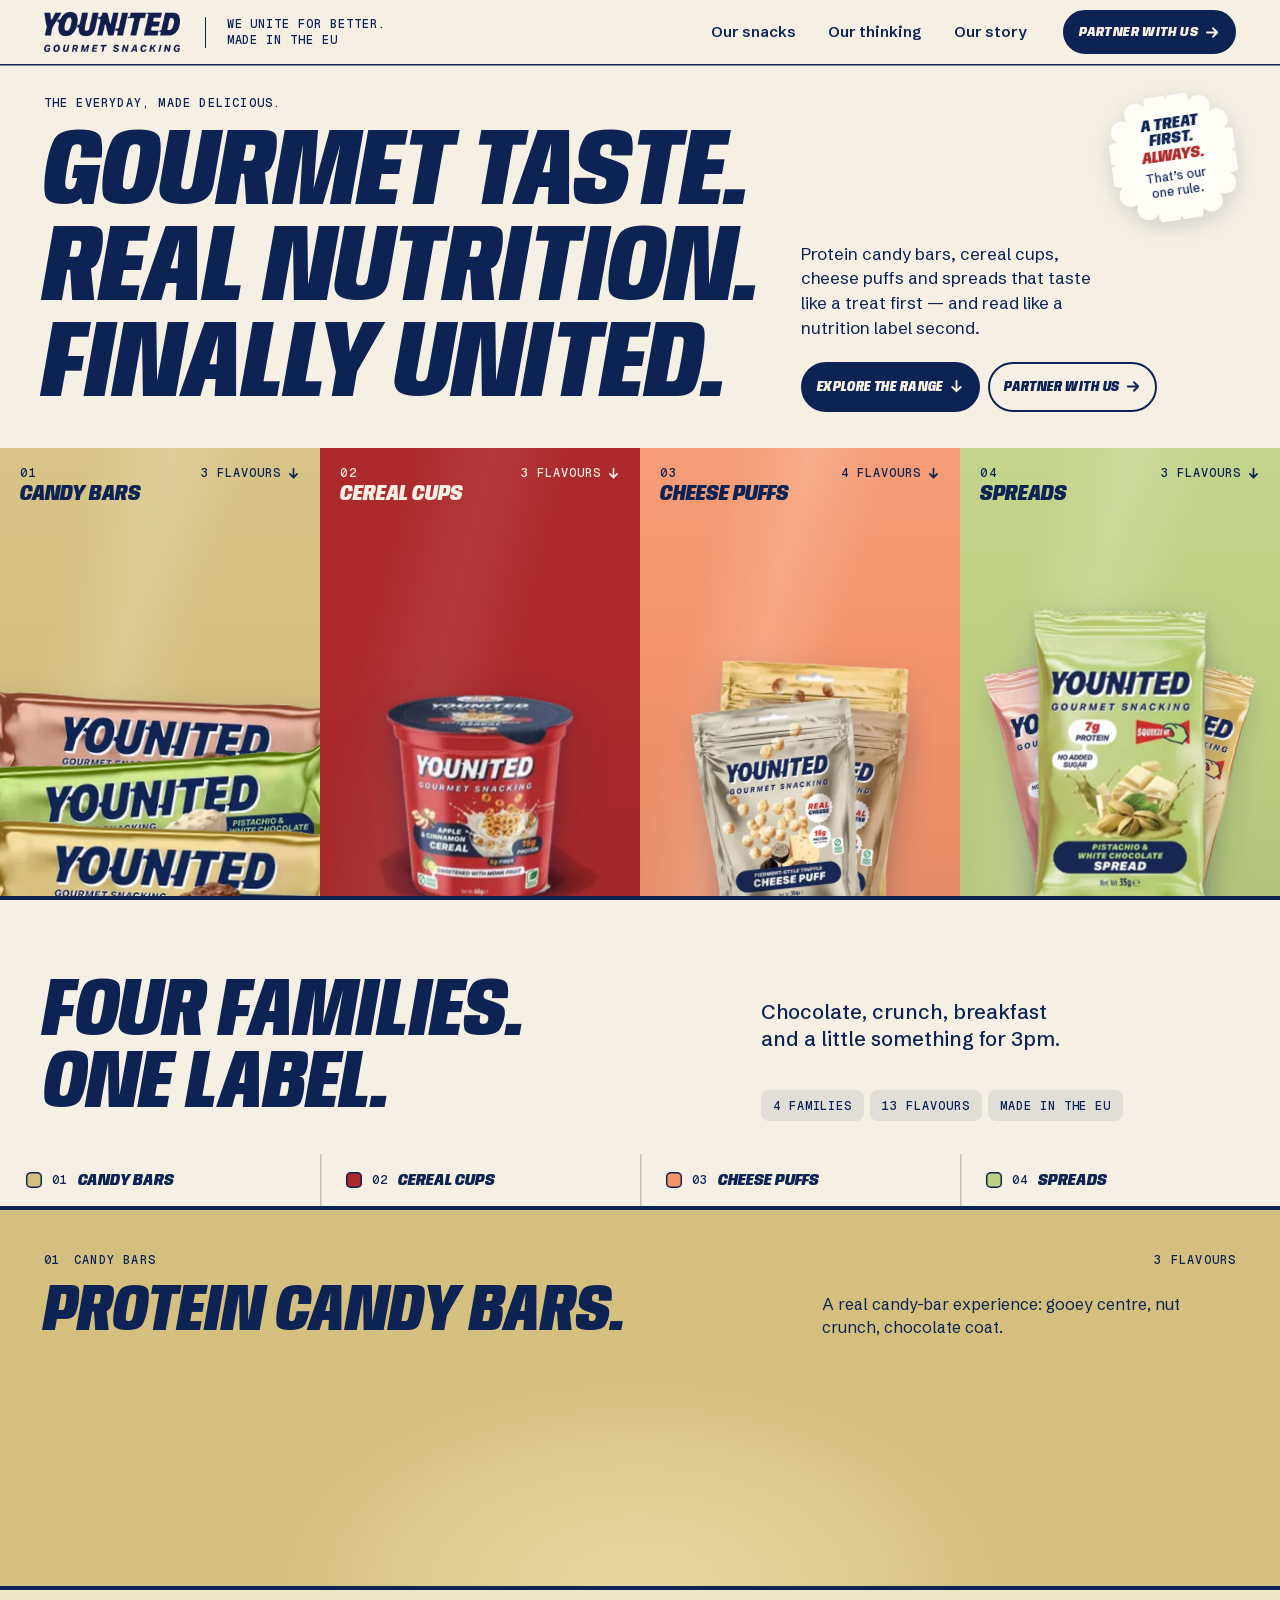
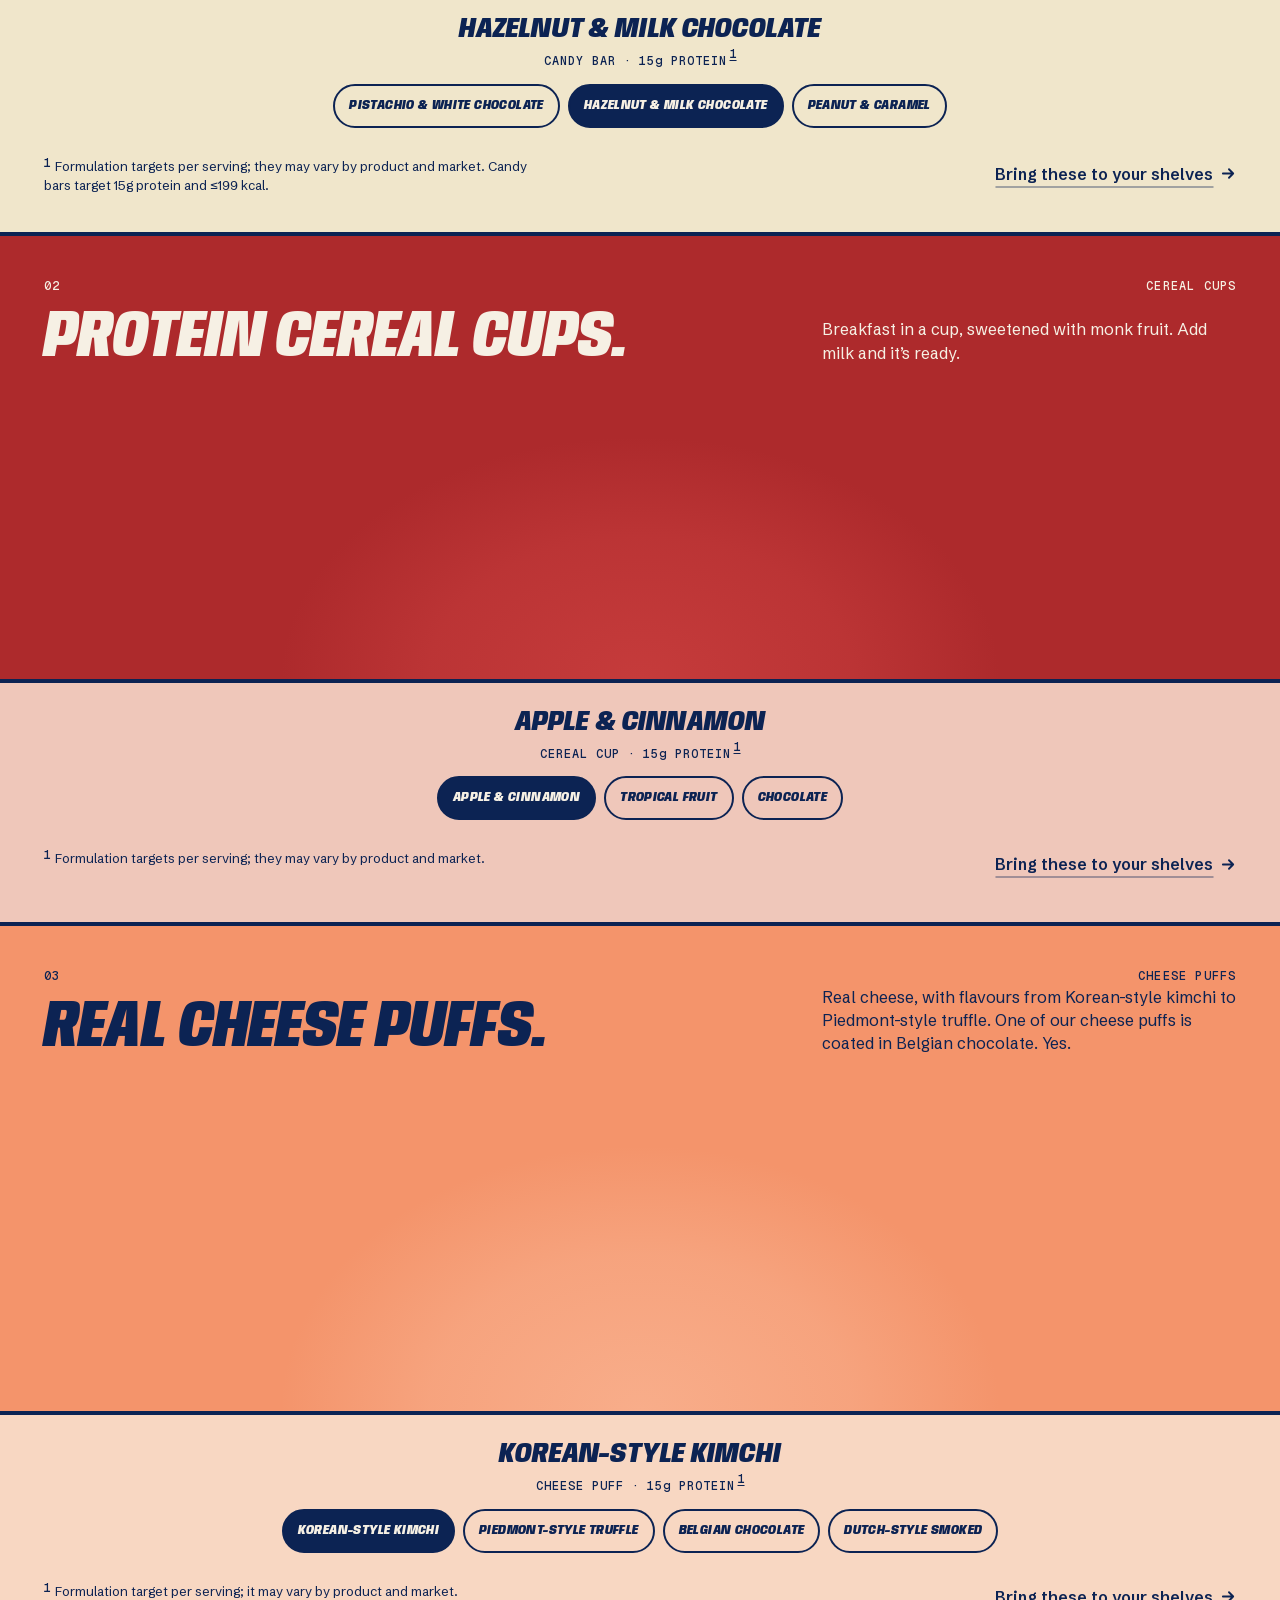
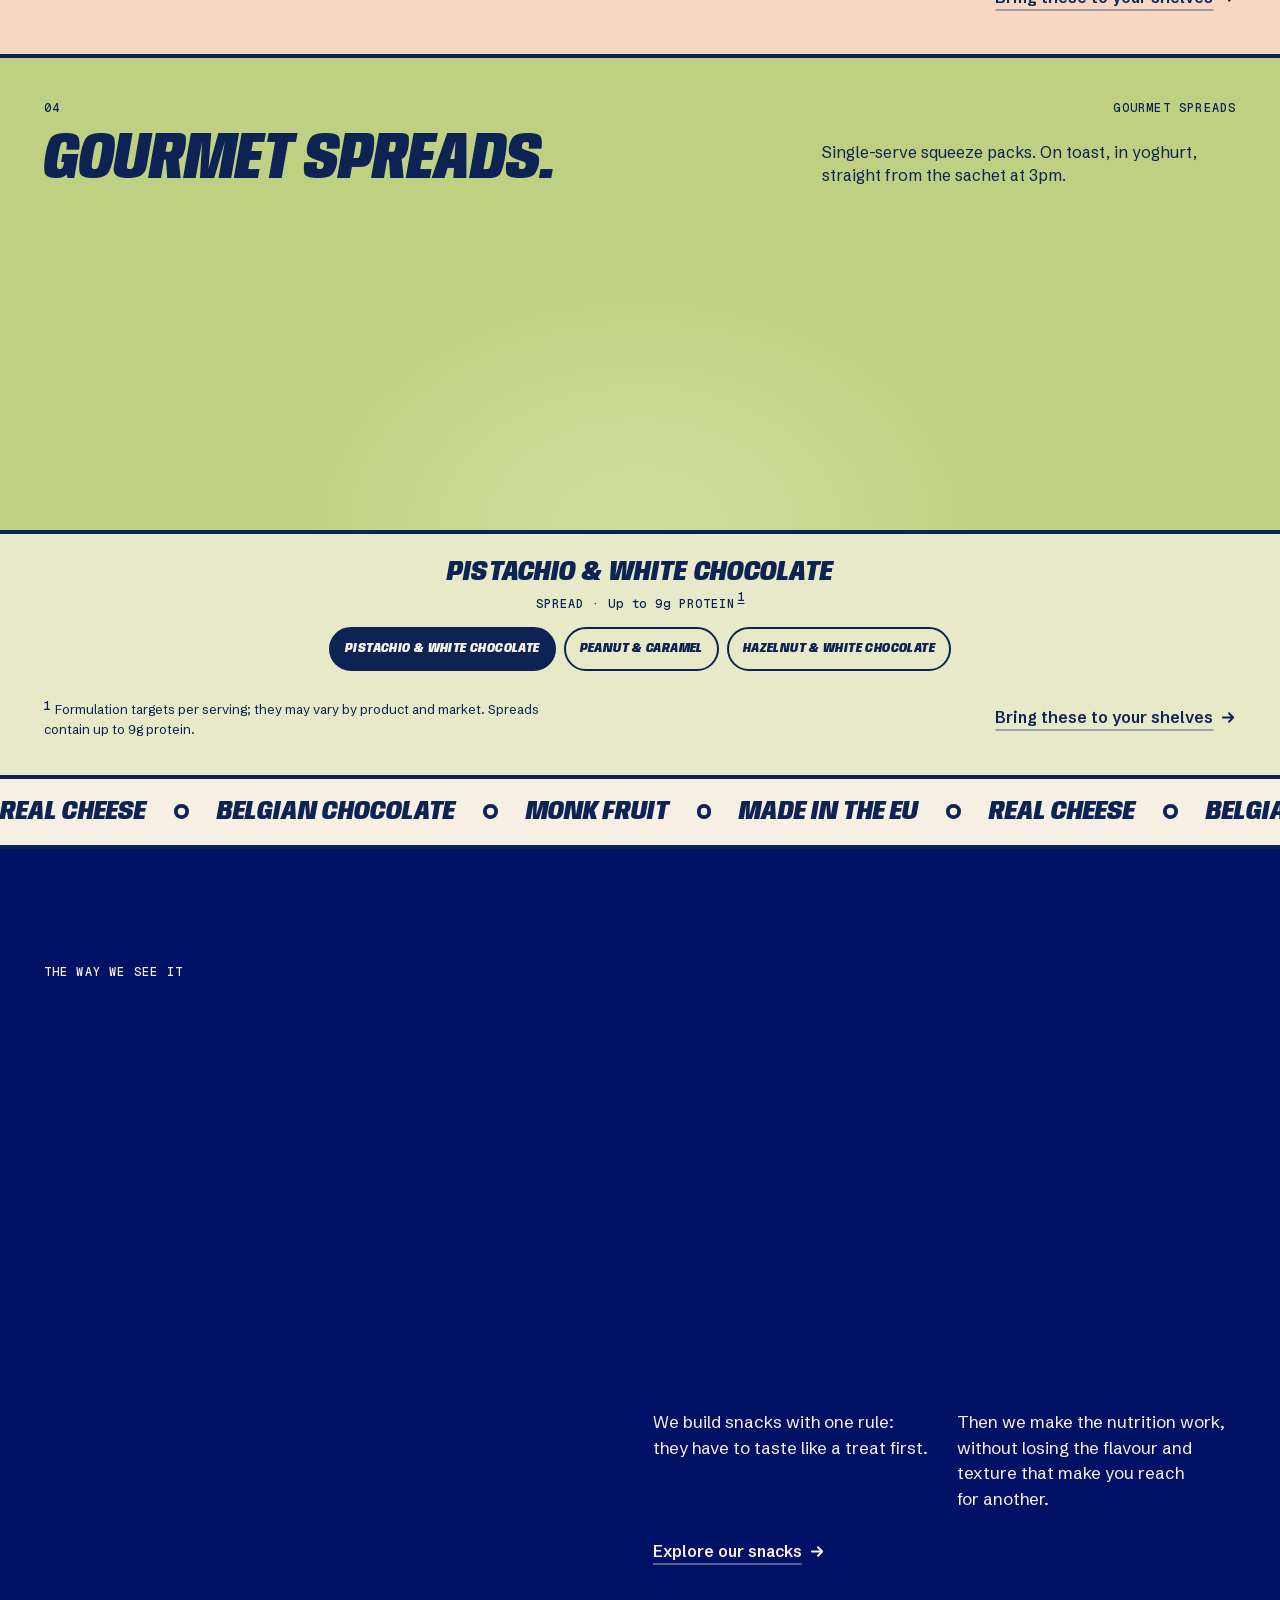
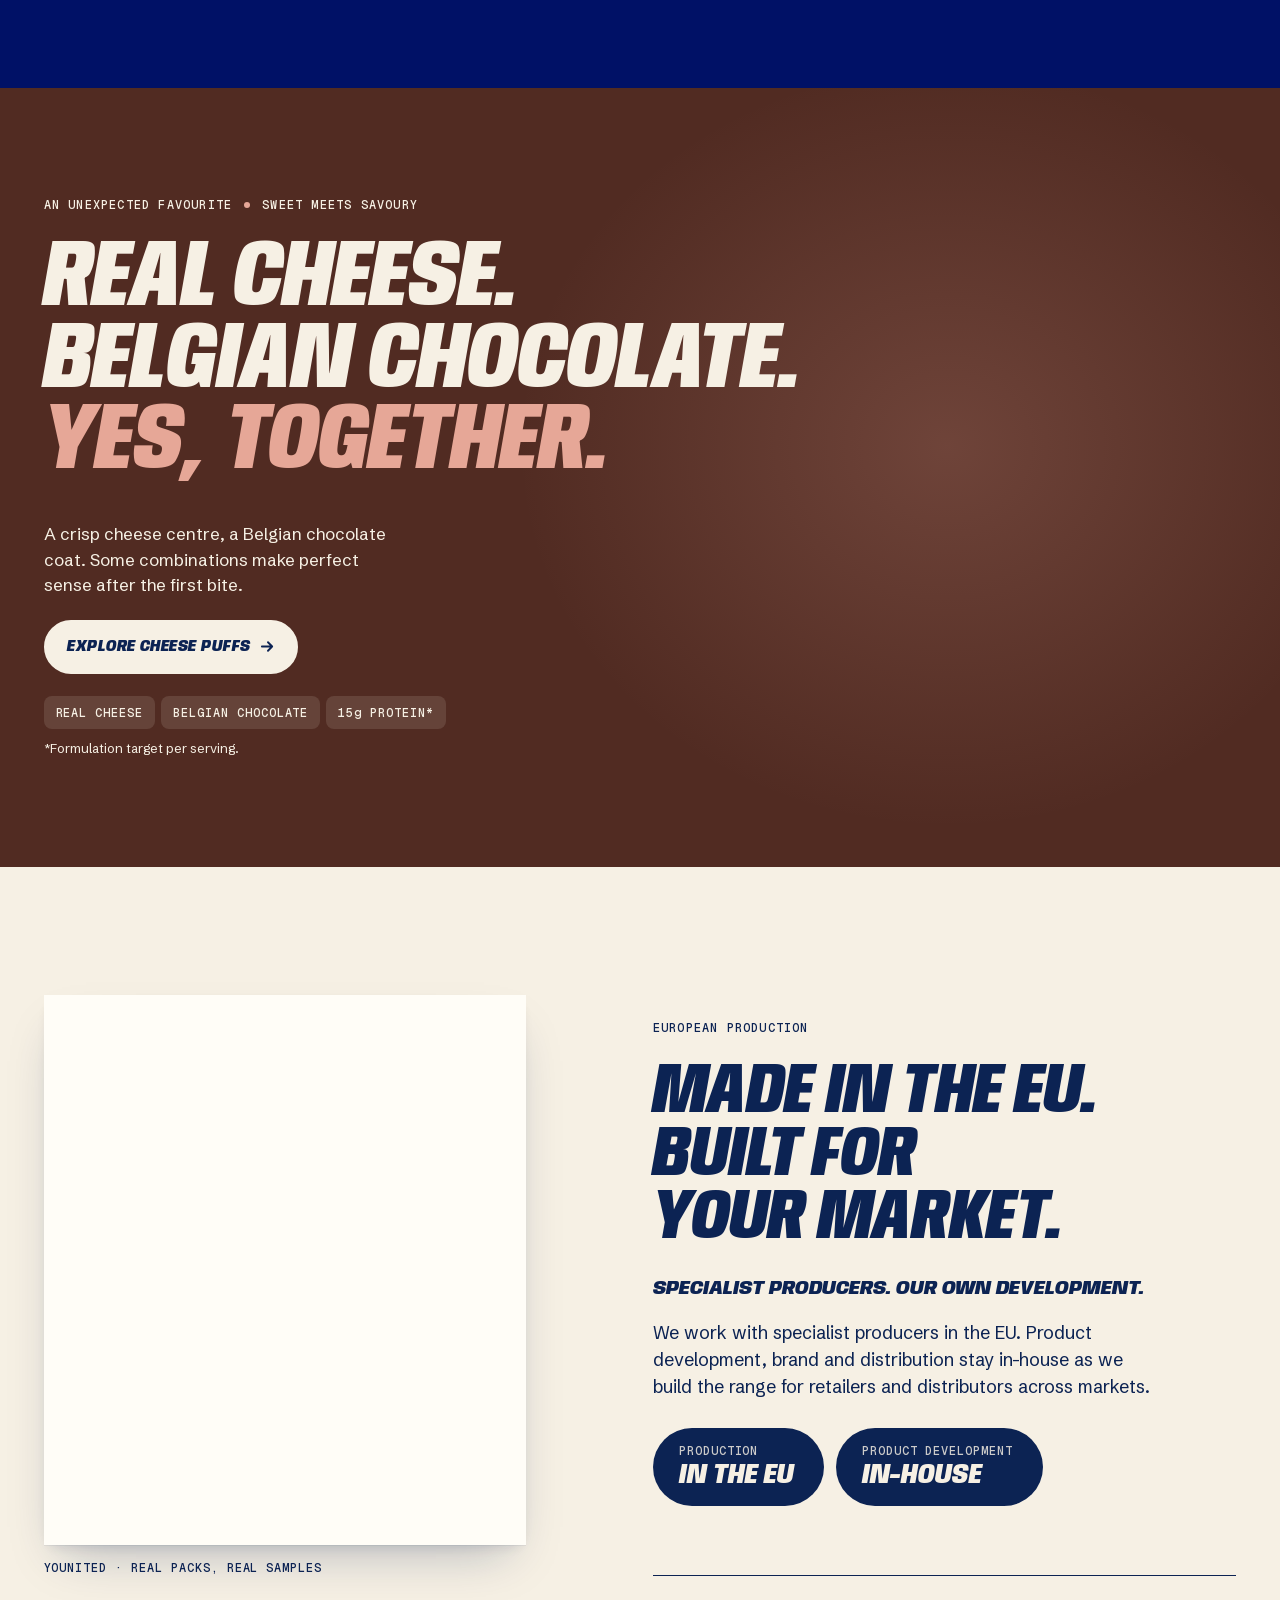
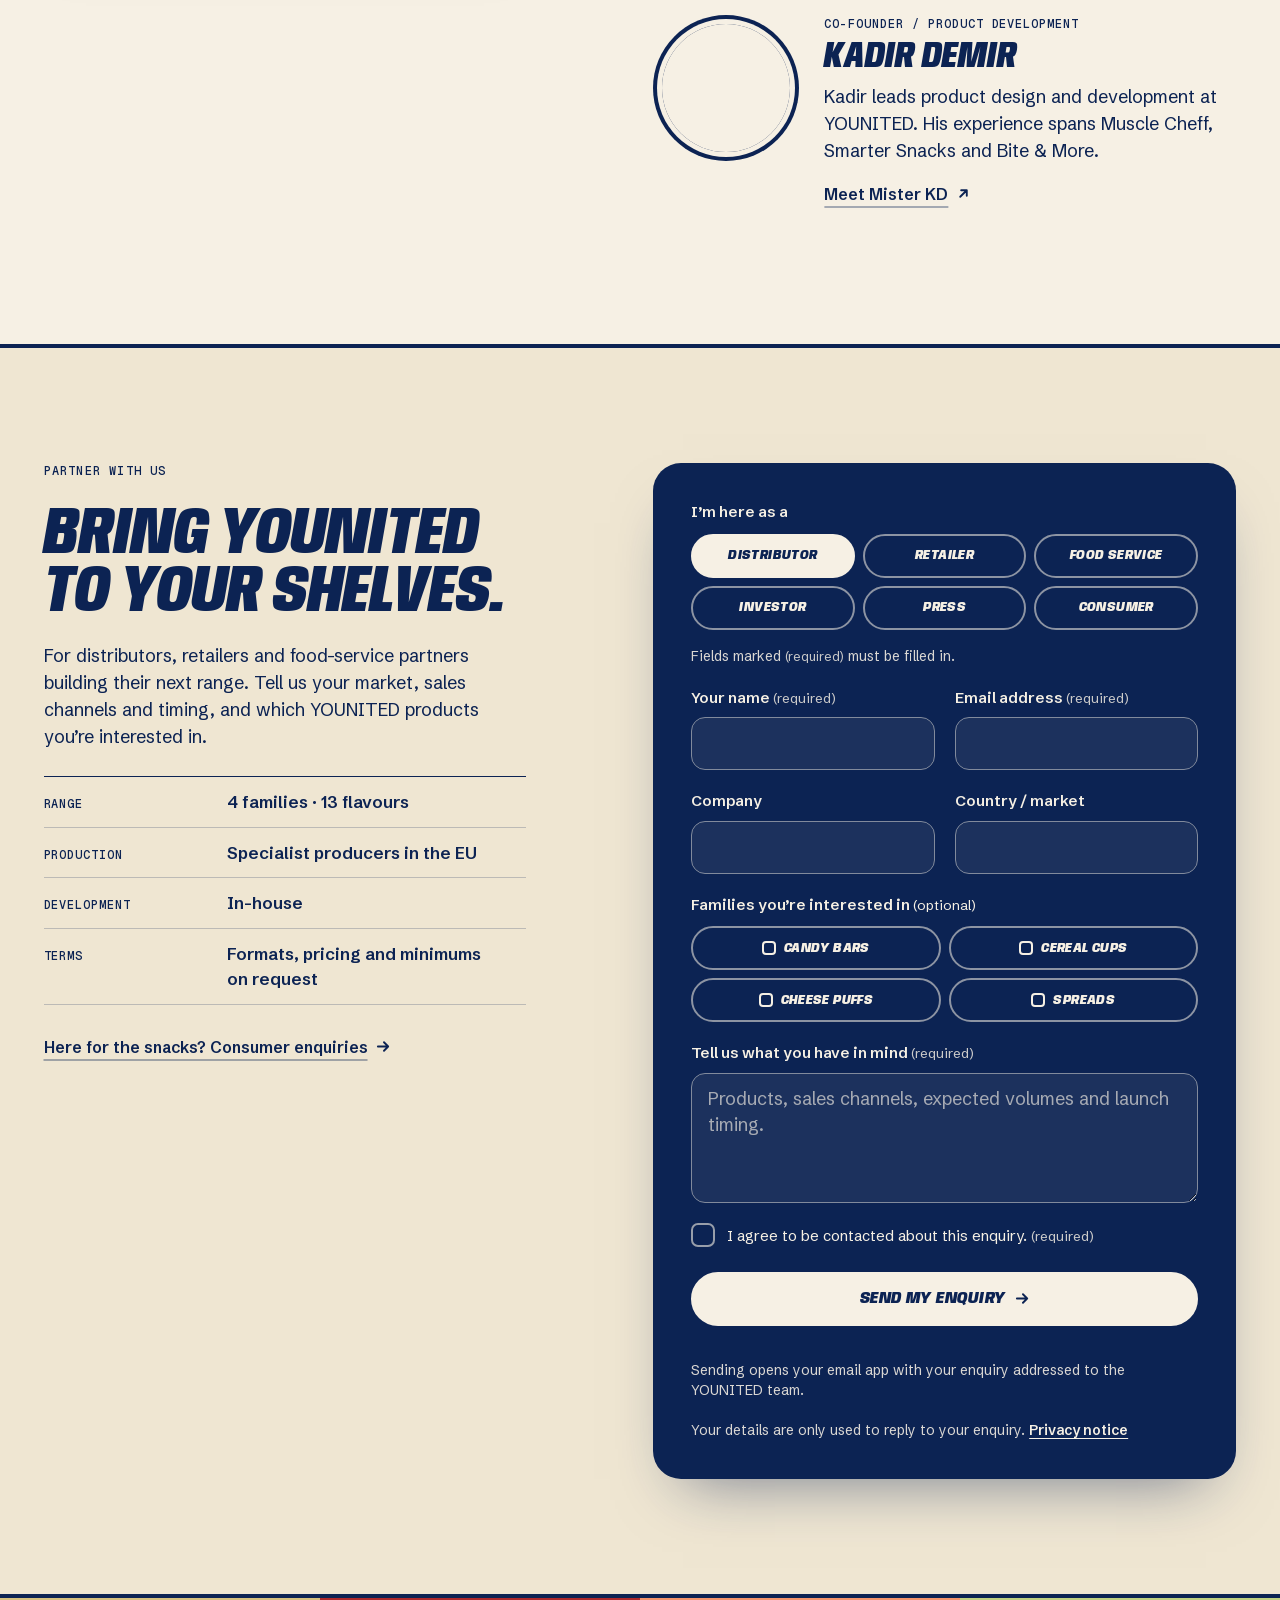
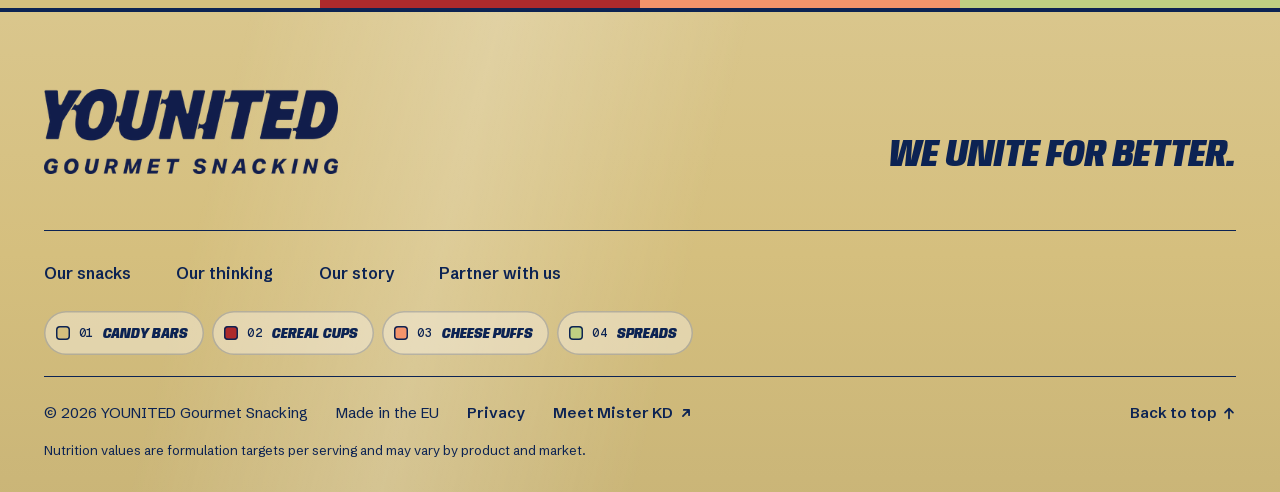
==== commit 95d721a8: "Launch polish: working enquiry form and privacy notice - Enquiry form: the "enquiries aren't connect" ====
--- a/index.html
+++ b/index.html
@@ -28,7 +28,7 @@
 <link rel="preload" href="fonts/anybody-italic-var.woff2" as="font" type="font/woff2" crossorigin>
 <link rel="preload" href="fonts/schibsted-grotesk-var.woff2" as="font" type="font/woff2" crossorigin>
 <link rel="preload" href="fonts/geist-mono-500.woff2" as="font" type="font/woff2" crossorigin>
-<link rel="stylesheet" href="styles.css?v=cff8e533">
+<link rel="stylesheet" href="styles.css?v=bf112da4">
 <script type="application/ld+json">
 {"@context":"https://schema.org","@graph":[{"@type":"Organization","@id":"https://younitedsnacks.com/#org","name":"YOUNITED Gourmet Snacking","alternateName":"Younited Snacks","url":"https://younitedsnacks.com/","logo":"https://younitedsnacks.com/assets/brand/logo-round.png","description":"Gourmet protein candy bars, cereal cups, real cheese puffs and spreads, made in the EU. Nutrition targets vary by product family.","founder":{"@id":"https://misterkd.com/#person"}},
 {"@type":"Person","@id":"https://misterkd.com/#person","name":"Kadir Demir","url":"https://misterkd.com/"},
@@ -312,11 +312,7 @@
 <a class="link-cta" href="#contact" data-intent="Consumer">Here for the snacks? Consumer enquiries <svg class="ico" viewBox="0 0 16 16" aria-hidden="true" focusable="false"><path d="M2 8h11M8.5 3.5 13 8l-4.5 4.5" fill="none" stroke="currentColor" stroke-width="2" stroke-linecap="round" stroke-linejoin="round"/></svg></a>
 </div>
 <div class="sheet">
-<div class="sheet__notice" id="form-notice">
-<p class="sheet__notice-title">How enquiries work today</p>
-<p>Enquiries aren’t connected yet. You can save your brief below as a text file; nothing will be sent.</p>
-</div>
-<form class="form" id="contact" novalidate aria-describedby="form-notice">
+<form class="form" id="contact" novalidate data-fallback-email="kadir@biteandmore.com">
 <input type="hidden" name="access_key" value="WEB3FORMS_ACCESS_KEY"><input type="hidden" name="subject" value="New enquiry via younitedsnacks.com"><input type="hidden" name="from_name" value="YOUNITED website">
 <input type="checkbox" name="botcheck" class="hp" tabindex="-1" aria-hidden="true">
 <fieldset class="chips">
@@ -338,9 +334,12 @@
 </fieldset>
 <div class="field-box"><label for="f-msg">Tell us what you have in mind <span class="req">(required)</span></label><textarea id="f-msg" name="message" rows="4" required placeholder="Products, sales channels, expected volumes and launch timing."></textarea><p class="field-box__error" id="e-msg" hidden>Please add a few words about your enquiry.</p></div>
 <div class="consent"><label class="consent__label"><input type="checkbox" name="consent" id="f-consent" required><span>I agree to be contacted about this enquiry. <span class="req">(required)</span></span></label><p class="field-box__error" id="e-consent" hidden>Please tick this box so we may reply.</p></div>
-<button class="btn btn--paper btn--lg btn--wide form__submit" type="submit" disabled><span class="form__submit-label">Save my enquiry</span> <svg class="ico" viewBox="0 0 16 16" aria-hidden="true" focusable="false"><path d="M8 2v11M3.5 8.5 8 13l4.5-4.5" fill="none" stroke="currentColor" stroke-width="2" stroke-linecap="round" stroke-linejoin="round"/></svg></button>
+<button class="btn btn--paper btn--lg btn--wide form__submit" type="submit" disabled><span class="form__submit-label">Send my enquiry</span> <svg class="ico" viewBox="0 0 16 16" aria-hidden="true" focusable="false"><path d="M2 8h11M8.5 3.5 13 8l-4.5 4.5" fill="none" stroke="currentColor" stroke-width="2" stroke-linecap="round" stroke-linejoin="round"/></svg></button>
 <p class="form__status" role="status" aria-live="polite"></p>
-<noscript><p class="form__noscript">Saving a brief requires JavaScript. Enquiries are not sent.</p></noscript>
+<div class="form__fallback" hidden><a class="link-cta" href="mailto:kadir@biteandmore.com" data-fallback-mailto>Email kadir@biteandmore.com</a><button class="btn btn--sm btn--ghost-light" type="button" data-copy-brief>Copy my enquiry</button></div>
+<p class="form__hint" data-form-hint>Sending opens your email app with your enquiry addressed to the YOUNITED team.</p>
+<p class="form__privacy">Your details are only used to reply to your enquiry. <a href="privacy.html">Privacy notice</a></p>
+<noscript><p class="form__noscript">Sending needs JavaScript. You can also email <a href="mailto:kadir@biteandmore.com">kadir@biteandmore.com</a>.</p></noscript>
 </form>
 </div>
 </div>
@@ -366,12 +365,13 @@
 <div class="footer__bottom">
 <span>© 2026 YOUNITED Gourmet Snacking</span>
 <span>Made in the EU</span>
+<a href="privacy.html">Privacy</a>
 <a href="https://misterkd.com/">Meet Mister KD <svg class="ico" viewBox="0 0 16 16" aria-hidden="true" focusable="false"><path d="M4.5 11.5 11.5 4.5M5.5 4.5h6v6" fill="none" stroke="currentColor" stroke-width="2" stroke-linecap="round" stroke-linejoin="round"/></svg></a>
 <a class="footer__top-link" href="#top">Back&nbsp;to&nbsp;top <svg class="ico" viewBox="0 0 16 16" aria-hidden="true" focusable="false"><path d="M8 14V3M3.5 7.5 8 3l4.5 4.5" fill="none" stroke="currentColor" stroke-width="2" stroke-linecap="round" stroke-linejoin="round"/></svg></a>
 </div>
 <p class="footer__legal">Nutrition values are formulation targets per serving and may vary by product and market.</p>
 </div>
 </footer>
-<script src="main.js?v=2c3b7dbd" defer></script>
+<script src="main.js?v=e65f1f11" defer></script>
 </body>
 </html>
--- a/styles.css
+++ b/styles.css
@@ -1,2 +1,7 @@
 /* YOUNITED Gourmet Snacking */
 @font-face{font-family:"Anybody";src:url("fonts/anybody-italic-var.woff2") format("woff2");font-style:italic;font-weight:880;font-stretch:66% 92%;font-display:swap}@font-face{font-family:"Schibsted Grotesk";src:url("fonts/schibsted-grotesk-var.woff2") format("woff2");font-style:normal;font-weight:400 700;font-display:swap}@font-face{font-family:"Geist Mono";src:url("fonts/geist-mono-500.woff2") format("woff2");font-style:normal;font-weight:500;font-display:swap}@font-face{font-family:"Schibsted Fallback";src:local("Arial"),local("Helvetica"),local("Liberation Sans");size-adjust:104.7%;ascent-override:93%;descent-override:25%}@font-face{font-family:"Anybody Fallback";src:local("Arial Narrow Bold"),local("Roboto Condensed Bold"),local("Arial Bold");font-style:italic;size-adjust:92%;ascent-override:98%;descent-override:30%}@property --tint{syntax:"<color>";inherits:true;initial-value:#ffffff}:root{--a:#0c2353;--ah:#001166;--b:#f6f0e4;--ao:#efe6d2;--aa:#fffdf7;--v:#d5bf7e;--x:#ad2a2c;--n:#f4946b;--f:#bfd082;--ap:#e6a797;--bb:#d5cebc;--w:#512b22;--bc:#ad2a2c;--o:#f4946b;--ab:rgba(12,35,83,.22);--af:"Anybody","Anybody Fallback","Arial Narrow",sans-serif;--ay:"Schibsted Grotesk","Schibsted Fallback",Arial,sans-serif;--ai:"Geist Mono",ui-monospace,"SFMono-Regular",Menlo,monospace;--k:clamp(16px,3.4vw,48px);--ba:1600px;--d:min(100vw - 2 * var(--k),var(--ba));--y:64px;--av:52px;--r:4px;--c:cubic-bezier(.215,.61,.355,1);--aq:cubic-bezier(.65,0,.35,1);--e:linear(0,.006,.025 2.8%,.101 6.1%,.539 18.9%,.721 25.3%,.849 31.5%,.937 38.1%,.968 41.8%,.991 45.7%,1.006 50.1%,1.015 55%,1.017 63.9%,1.001 85.9%,1);--ar:url("data:image/svg+xml,%3Csvg xmlns='http://www.w3.org/2000/svg' viewBox='0 0 100 100'%3E%3Cpath d='M50 3.5A8.6 8.6 0 0 1 67.8 7A8.6 8.6 0 0 1 82.9 17.1A8.6 8.6 0 0 1 93 32.2A8.6 8.6 0 0 1 96.5 50A8.6 8.6 0 0 1 93 67.8A8.6 8.6 0 0 1 82.9 82.9A8.6 8.6 0 0 1 67.8 93A8.6 8.6 0 0 1 50 96.5A8.6 8.6 0 0 1 32.2 93A8.6 8.6 0 0 1 17.1 82.9A8.6 8.6 0 0 1 7 67.8A8.6 8.6 0 0 1 3.5 50A8.6 8.6 0 0 1 7 32.2A8.6 8.6 0 0 1 17.1 17.1A8.6 8.6 0 0 1 32.2 7A8.6 8.6 0 0 1 50 3.5Z'/%3E%3C/svg%3E");color-scheme:light}@media (max-width:820px){:root{--y:56px;--av:48px}body{font-size:17px}}*,*::before,*::after{box-sizing:border-box}html{-webkit-text-size-adjust:100%;text-size-adjust:100%;scroll-padding-top:var(--y)}@media (prefers-reduced-motion:no-preference){html{scroll-behavior:smooth}}body{margin:0;background:var(--b);color:var(--a);font-family:var(--ay);font-size:18px;line-height:1.5;-webkit-font-smoothing:antialiased;overflow-x:clip}img{display:block;max-width:100%;height:auto}a{color:inherit}p,h1,h2,h3,ul,ol,dl,dd,figure{margin:0}ul,ol{padding:0;list-style:none}h1,h2,h3{text-wrap:balance}p,li,dd,figcaption{text-wrap:pretty}button,input,textarea,select{font:inherit;color:inherit}[hidden]{display:none!important}:focus-visible{outline:3px solid var(--a);outline-offset:3px;border-radius:4px}.field--cereal:focus-visible,.family--cereal .family__field :focus-visible,.mf--cereal:focus-visible,.manifesto :focus-visible,.spotlight :focus-visible,.sheet :focus-visible,.sticky-cta.on-dark:focus-visible{outline-color:var(--b)}.skip-link{position:fixed;left:12px;top:10px;z-index:100;padding:12px 18px;border-radius:999px;background:var(--a);color:var(--b);font-weight:600;text-decoration:none;transform:translateY(-160%);transition:transform .2s var(--c)}.skip-link:focus{transform:none;outline-color:var(--a);outline-offset:3px}.ico{width:1em;height:1em;flex:none}.kicker,.hero__kicker,.masthead__note,.field__no,.field__count,.range__count span,.family__meta,.spec__line,.facts dt,.readout__head,.tags li,.ff__no,.print figcaption,.origin__label,.founder__role,.buyer__k,.sheet__notice-title,.ri__no,.mf__no{font-family:var(--ai);font-weight:500;font-size:12px;letter-spacing:.08em;text-transform:uppercase}.kicker,.hero__kicker{line-height:1.4;letter-spacing:.1em}.kicker--light{color:var(--b)}.hero__title,.range__title,.manifesto__title,.spotlight__title,.made__title,.partner__title,.family__title,.nf__title,.btn,.seal__a,.seal__b,.field__name,.pill,.spec__flavour,.facts dd,.ribbon__set span,.made__lead,.origin__value,.founder__name,.chip span,.tick span,.footer__motto,.sticky-cta,.ri__name,.mf__name,.ff__name{font-family:var(--af);font-style:italic;font-weight:880;text-transform:uppercase;font-synthesis:none}.hero__title,.range__title,.manifesto__title,.spotlight__title,.made__title,.partner__title,.family__title,.nf__title{font-stretch:72%;line-height:.88;letter-spacing:0}.ln{display:block}[data-fact]{text-transform:none}.btn{--ac:48px;display:inline-flex;align-items:center;justify-content:center;gap:.55em;min-height:var(--ac);padding:0 1.35em;border-radius:999px;font-weight:850;font-stretch:88%;font-size:15px;letter-spacing:.03em;text-transform:uppercase;text-decoration:none;line-height:1;border:2px solid var(--a);cursor:pointer;white-space:nowrap;transition:background-color .2s,color .2s,border-color .2s,transform .35s var(--e)}.btn .ico{width:15px;height:15px;transition:transform .35s var(--e)}.btn--sm{--ac:44px;font-size:13px;padding:0 1.1em}.btn--lg{--ac:54px;font-size:16px}.btn--wide{width:100%}.btn--navy{background:var(--a);color:var(--b)}.btn--outline{background:transparent;color:var(--a)}.btn--paper{background:var(--b);color:var(--a);border-color:var(--b)}.btn:active{transform:translateY(1px) scale(.98)}.btn[disabled]{opacity:.55;cursor:not-allowed}.link-cta{display:inline-flex;align-items:center;gap:.5em;min-height:44px;font-weight:600;font-size:16px;text-decoration:underline;text-decoration-thickness:2px;text-underline-offset:6px;text-decoration-color:color-mix(in srgb,currentColor 35%,transparent);transition:text-decoration-color .2s}.link-cta .ico{width:15px;height:15px;transition:transform .35s var(--e)}.link-cta--light{color:var(--b)}.masthead{position:sticky;top:0;z-index:50;background:var(--b);box-shadow:0 1.5px 0 var(--a)}.masthead__bar{height:var(--y);width:var(--d);margin-inline:auto;display:flex;align-items:center;gap:clamp(14px,2vw,32px)}.masthead__logo{display:block;flex:none;border-radius:4px}.masthead__logo img{width:136px;height:auto}.masthead__note{display:flex;flex-direction:column;gap:1px;padding-left:clamp(14px,1.6vw,24px);border-left:1.5px solid var(--a);line-height:1.25}.masthead__nav,.masthead__note+.masthead__cta{margin-left:auto}.nav-links{display:flex;align-items:center;gap:clamp(4px,1vw,14px)}.nav-links a:not(.btn,.mf){display:inline-flex;align-items:center;min-height:44px;padding:0 10px;font-weight:600;font-size:15px;text-decoration:none;border-radius:8px;background-image:linear-gradient(currentColor,currentColor);background-size:0 2px;background-repeat:no-repeat;background-position:10px calc(100% - 9px);transition:background-size .3s var(--c)}.nav-links__cta,.nav-links__fams,.masthead__note--menu{display:none}.burger{display:none}@media (max-width:1099px){.masthead__bar>.masthead__note{display:none}}@media (max-width:820px){.masthead__logo img{width:104px}.masthead__cta{margin-left:auto;transition:opacity .25s var(--c),transform .35s var(--e),visibility 0s}.js .masthead.is-past .masthead__cta,.js .masthead.is-open .masthead__cta{opacity:0;visibility:hidden;transform:translateY(-6px) scale(.96);pointer-events:none;transition:opacity .2s var(--c),transform .3s var(--c),visibility 0s .3s}.js .burger{display:inline-flex;align-items:center;gap:8px;height:44px;min-width:44px;padding:0 10px;border:0;background:none;border-radius:10px;cursor:pointer;font-weight:600;font-size:15px}.burger__lines{position:relative;width:22px;height:12px}.burger__lines::before,.burger__lines::after{content:"";position:absolute;left:0;right:0;height:2.5px;border-radius:2px;background:currentColor;transition:transform .3s var(--c),top .3s var(--c)}.burger__lines::before{top:0}.burger__lines::after{top:9.5px}.burger[aria-expanded="true"] .burger__lines::before{top:4.75px;transform:rotate(45deg)}.burger[aria-expanded="true"] .burger__lines::after{top:4.75px;transform:rotate(-45deg)}.burger__text{position:absolute;width:1px;height:1px;overflow:hidden;clip:rect(0 0 0 0)}.js .masthead__nav{position:fixed;inset:var(--y) 0 auto 0;height:calc(100dvh - var(--y));background:var(--b);border-top:1.5px solid var(--a);padding:12px var(--k) 28px;display:flex;flex-direction:column;gap:24px;overflow-y:auto;visibility:hidden;opacity:0;transform:translateY(-8px);transition:opacity .25s var(--c),transform .3s var(--c),visibility 0s .3s}.js .masthead.is-open .masthead__nav{visibility:visible;opacity:1;transform:none;transition-delay:0s}.js .nav-links{flex-direction:column;align-items:stretch;gap:0}.js .nav-links>li{width:100%}.js .nav-links a:not(.btn,.mf){display:flex;width:100%;min-height:68px;padding:0 2px;justify-content:space-between;border-bottom:1.5px solid var(--ab);border-radius:0;background:none;font-family:var(--af);font-style:italic;font-weight:880;font-stretch:74%;font-size:clamp(34px,10.5vw,46px);line-height:1;text-transform:uppercase}.js .nav-links__fams{display:block;margin-top:22px}.js .menu-families{display:grid;grid-template-columns:1fr 1fr;gap:8px}.mf{--h:var(--v);display:grid;align-content:space-between;gap:14px;min-height:86px;padding:12px 14px 13px;border-radius:14px;background:var(--h);color:var(--a);text-decoration:none;box-shadow:inset 0 0 0 1.5px rgba(12,35,83,.18)}.mf--cereal{--h:var(--x);color:var(--b)}.mf--puffs{--h:var(--n)}.mf--spreads{--h:var(--f)}.mf__name{font-stretch:80%;font-size:21px;line-height:.95}.js .nav-links__cta{display:block;margin-top:16px}.js .nav-links__cta .btn{width:100%;--ac:56px;font-size:17px}.js .masthead__note--menu{display:flex;border-left:0;padding-left:0;margin-top:auto}html:not(.js) .masthead{position:relative}html:not(.js) .masthead__bar{flex-wrap:wrap;height:auto;padding:8px 0}html:not(.js) .masthead__nav{order:3;width:100%;margin:0}html:not(.js) .nav-links{flex-wrap:wrap}body.menu-open{overflow:hidden}}@media (max-width:360px){.masthead__bar{gap:8px}.masthead__logo img{width:86px}.masthead__cta{font-size:12px;font-stretch:74%;padding:0 .8em;gap:.35em}.js .burger{padding:0;justify-content:center}}.hero{display:flex;flex-direction:column;position:relative;min-height:clamp(640px,calc(100svh - var(--y)),1100px)}.hero__band{width:var(--d);margin-inline:auto;display:grid;grid-template-columns:minmax(0,1.62fr) minmax(300px,1fr);column-gap:clamp(24px,4vw,72px);grid-template-areas:"kick seal" "title seal" "title aside";grid-template-rows:auto 1fr auto;padding-block:clamp(22px,3.4vh,40px) clamp(24px,3.8vh,44px);position:relative}.hero__kicker{grid-area:kick;align-self:end;margin-bottom:clamp(10px,1.6vh,18px)}.hero__title{grid-area:title;align-self:end;--aw:min(calc(var(--d) * .605/6.62),136px);font-size:var(--aw);white-space:nowrap}.hero__aside{grid-area:aside;align-self:end;display:grid;gap:clamp(16px,2.4vh,26px);padding-bottom:.1em;max-width:520px}.hero__sub{font-size:clamp(17px,1.32vw,21px);line-height:1.45;max-width:19em}.doors{display:flex;flex-wrap:wrap;gap:10px}.seal{grid-area:seal;justify-self:end;align-self:start;position:relative;z-index:2;width:clamp(120px,9.8vw,152px);aspect-ratio:1;margin-bottom:16px;display:grid;place-content:center;justify-items:center;text-align:center;gap:2px;color:var(--a);rotate:-8deg;filter:drop-shadow(0 6px 10px rgba(12,35,83,.16))}.seal::before{content:"";position:absolute;inset:0;z-index:-1;background:var(--aa);mask:var(--ar) center/100% 100% no-repeat}.seal span{display:block}.seal__a,.seal__b{font-stretch:84%;line-height:.92;font-size:clamp(15px,1.25vw,19px)}.seal__a{max-width:5.6em;text-wrap:balance}.seal__b{color:var(--x)}.seal__c{font-size:12px;line-height:1.2;margin-top:4px;font-weight:500;max-width:9.5ch;text-wrap:balance}.hero__fields{flex:1 1 auto;display:flex;position:relative;min-height:clamp(300px,40vh,640px);overflow-x:clip}.fields{flex:1;display:flex;border-bottom:var(--r) solid var(--a);position:relative}.fields__item{flex:1 1 0;min-width:0;display:flex;transition:flex-grow .6s var(--c)}.field{--h:var(--v);position:relative;flex:1;display:block;overflow:clip;text-decoration:none;color:var(--a);--as:8%;--aj:.16;background:linear-gradient(104deg,transparent 22%,rgba(255,255,255,var(--aj)) 40%,transparent 58%),linear-gradient(180deg,color-mix(in srgb,var(--h),#fff var(--as)) 0%,var(--h) 46%,color-mix(in srgb,var(--h),#000 6%) 100%);container-type:size;outline-offset:-6px}.field--cereal{--h:var(--x);--as:0%;--aj:.07;color:var(--b)}.field--puffs{--h:var(--n)}.field--spreads{--h:var(--f)}.field__label{position:absolute;left:clamp(14px,1.6vw,26px);top:clamp(14px,1.8vh,24px);display:grid;gap:2px;z-index:4}.field__no{letter-spacing:.1em}.field__name{font-stretch:80%;font-size:clamp(18px,1.7vw,26px);line-height:.95}.field__count{position:absolute;right:clamp(14px,1.6vw,26px);top:clamp(14px,1.8vh,24px);z-index:4;display:inline-flex;align-items:center;gap:6px}.field__count .ico{width:13px;height:13px;transition:transform .35s var(--e)}.field__packs{position:absolute;inset:0}.fp{position:absolute;left:50%;bottom:0;display:block;transform-origin:50% 100%;transform:translateX(-50%) translateX(var(--l,0px)) translateY(var(--q,0%)) rotate(var(--g,0deg)) scale(var(--i,1))}.fp img{width:100%;height:auto;filter:drop-shadow(0 18px 22px rgba(12,35,83,.22)) drop-shadow(0 3px 5px rgba(12,35,83,.18))}.fp--0{z-index:3}.fp--1{z-index:2}.fp--2,.fp--3{z-index:1}.fp--1 img,.fp--2 img,.fp--3 img{filter:drop-shadow(0 10px 14px rgba(12,35,83,.16))}.field--bars .fp{width:min(134cqw,112cqh,810px)}.field--bars .fp--0{--l:4cqw;--q:44%;--g:2deg}.field--bars .fp--1{--l:-8cqw;--q:-6%;--g:-3.5deg;--i:.97}.field--bars .fp--2{--l:7cqw;--q:-50%;--g:2.5deg;--i:.94}.field--cereal .fp--0{width:min(86cqw,68cqh);--l:13%;--q:3%}.field--cereal .fp--1,.field--cereal .fp--2{width:min(56cqw,45cqh)}.field--cereal .fp--1{--l:calc(-29cqw + 13%)}.field--cereal .fp--2{--l:calc(29cqw + 13%)}.field--puffs .fp--0{width:min(78cqw,60cqh);--q:11%}.field--puffs .fp--1,.field--puffs .fp--2,.field--puffs .fp--3{width:min(50cqw,39cqh);--q:3%}.field--puffs .fp--1{--l:-31cqw;--g:-6deg}.field--puffs .fp--2{--l:31cqw;--g:6deg}.field--puffs .fp--3{--l:12cqw;--g:3deg;--i:1.18;--q:0%;z-index:0}.field--spreads .fp--0{width:min(54cqw,42cqh);--q:9%}.field--spreads .fp--1,.field--spreads .fp--2{width:min(44cqw,34cqh);--q:5%}.field--spreads .fp--1{--l:-21cqw;--g:-13deg}.field--spreads .fp--2{--l:21cqw;--g:13deg}.fp{transition:transform .6s var(--e)}.fp img{transition:translate .5s var(--e)}@media (hover:hover) and (min-width:821px){.fields__item:hover,.fields__item:has(:focus-visible){flex-grow:1.36}.field:hover .fp--0 img,.field:focus-visible .fp--0 img{translate:0 -12px}.field:hover .field__count .ico,.field:focus-visible .field__count .ico{transform:translateY(3px)}}.sheen{position:absolute;inset:0;pointer-events:none;z-index:3;mask:var(--m) center/100% 100% no-repeat;background:linear-gradient(104deg,transparent 34%,rgba(255,255,255,.92) 48%,rgba(255,255,255,0) 61%) 120% 0/300% 100% no-repeat;mix-blend-mode:overlay;opacity:0}.js .is-sheening>.sheen{opacity:1;background-position:-20% 0;transition:background-position 1.05s var(--aq),opacity .2s}@media (prefers-reduced-motion:no-preference){.fields__item{animation:unite-col 1s var(--c) both}.fields__item:nth-child(1){--al:-18px}.fields__item:nth-child(2){--al:-6px}.fields__item:nth-child(3){--al:6px}.fields__item:nth-child(4){--al:18px}.field{animation:unite-gap .9s var(--c) .12s both}.field__packs{animation:slot-in .95s var(--e) both}.fields__item:nth-child(1) .field__packs{animation-delay:.5s}.fields__item:nth-child(2) .field__packs{animation-delay:.57s}.fields__item:nth-child(3) .field__packs{animation-delay:.64s}.fields__item:nth-child(4) .field__packs{animation-delay:.71s}.field__label,.field__count{animation:fade-up .6s var(--c) .8s both}.seal{animation:seal-in .8s var(--e) 1s both}}@keyframes unite-col{from{transform:translateX(var(--al))}to{transform:none}}@keyframes unite-gap{from{clip-path:inset(7% 9px 0 9px round 22px 22px 0 0)}to{clip-path:inset(0 0 0 0 round 0)}}@keyframes slot-in{from{transform:translateY(42%)}to{transform:none}}@keyframes fade-up{from{opacity:0;transform:translateY(6px)}to{opacity:1;transform:none}}@keyframes seal-in{from{opacity:0;transform:scale(.6) rotate(-20deg)}to{opacity:1;transform:none}}.range{padding-top:clamp(56px,6vw,96px)}.range__head{width:var(--d);margin-inline:auto;display:grid;grid-template-columns:minmax(0,1.4fr) minmax(0,1fr);column-gap:clamp(24px,4vw,72px);row-gap:16px;align-items:end;padding-bottom:clamp(24px,2.6vw,40px)}.range__title{font-size:clamp(46px,6.4vw,108px);grid-row:span 2}.range__sub{font-size:clamp(19px,1.6vw,24px);line-height:1.35;max-width:24ch;font-weight:500}.range__count{display:flex;flex-wrap:wrap;gap:6px}.range__count span{padding:7px 12px 6px;border-radius:8px;background:color-mix(in srgb,var(--a) 9%,var(--b))}.range-index{position:sticky;top:var(--y);z-index:30;background:var(--b);box-shadow:0 1.5px 0 var(--a)}.range-index__list{width:min(100vw,1680px);margin-inline:auto;height:var(--av);display:grid;grid-template-columns:repeat(4,minmax(0,1fr))}.ri{position:relative;display:flex;align-items:center;gap:10px;height:100%;padding:0 clamp(14px,2vw,28px);text-decoration:none;color:var(--a);outline-offset:-4px}li+li>.ri{box-shadow:inset 1.5px 0 0 var(--ab)}.ri__sw{--h:var(--v);width:16px;height:16px;flex:none;border-radius:5px;background:var(--h);box-shadow:inset 0 0 0 1.5px var(--a);transition:transform .35s var(--e)}.ri--cereal .ri__sw{--h:var(--x)}.ri--puffs .ri__sw{--h:var(--n)}.ri--spreads .ri__sw{--h:var(--f)}.ri__name{font-stretch:80%;font-size:17px;line-height:1;white-space:nowrap}.ri__bar{position:absolute;left:0;right:0;bottom:0;height:4px;background:var(--a);transform:scaleX(var(--p,0));transform-origin:0 50%}.ri[aria-current="true"] .ri__sw{transform:scale(1.25) rotate(-8deg)}html:not(.js) .range-index{position:static}.shelf-unit{border-top:var(--r) solid var(--a);border-bottom:var(--r) solid var(--a)}.family{--h:var(--v);--tint:#e7d6a2;--at:color-mix(in oklab,var(--tint) 38%,var(--b));--au:minmax(0,1fr) minmax(0,3.2fr) minmax(0,1fr);--am:clamp(16px,2.4vw,40px);--s:calc((var(--d) - 2 * var(--am)) * 3.2/5.2);--t:calc(var(--s) * .12);--u:calc(var(--s) * .1);display:grid;background:var(--at);min-width:0;scroll-margin-top:var(--av);transition:--tint .6s var(--c)}.family+.family{border-top:var(--r) solid var(--a)}.family--cereal{--h:var(--x);--tint:#e0544a;--at:color-mix(in oklab,var(--tint) 24%,var(--b))}.family--puffs{--h:var(--n);--tint:#f8ad8a}.family--spreads{--h:var(--f);--tint:#d0dd9b}.family--bars{--t:calc(var(--s) * .09);--u:calc(var(--s) * .04)}.family--cereal{--t:calc(var(--s) * .15);--u:calc(var(--s) * .15)}.family--puffs{--t:calc(var(--s) * .125);--u:calc(var(--s) * .02)}.family--spreads{--t:calc(var(--s) * .15);--u:calc(var(--s) * .13)}.family__field{position:relative;isolation:isolate;background:var(--h);color:var(--a);padding-top:clamp(26px,3.2vw,56px);clip-path:inset(0 0 -48px 0);overflow-x:clip}.family--bars .family__field{clip-path:inset(0)}.family--cereal .family__field{color:var(--b)}.family__field::before{content:"";position:absolute;inset:0;z-index:-1;pointer-events:none;background:radial-gradient(36% 70% at 50% 100%,var(--tint) 0%,color-mix(in srgb,var(--tint) 60%,transparent) 46%,transparent 78%)}.family__head,.family__compose{width:var(--d);margin-inline:auto}.family__head{display:grid;grid-template-columns:minmax(0,1fr) minmax(0,23em);column-gap:var(--am);align-items:end}.family__meta{grid-column:1/-1;display:flex;gap:14px;align-items:baseline;letter-spacing:.1em}.family__meta span:last-child{margin-left:auto}.family__title{font-size:clamp(38px,5.2vw,92px);margin-top:clamp(10px,1.1vw,18px)}.family__desc{font-size:clamp(16px,1.2vw,19px);line-height:1.45;padding-bottom:.15em}.family__compose{position:relative;margin-top:clamp(18px,2.6vw,48px);display:grid;grid-template-columns:var(--au);column-gap:var(--am);grid-template-areas:"l stage r";align-items:center}.readout{position:relative;z-index:5;min-width:0;padding-bottom:clamp(12px,2vw,32px)}.readout--l{grid-area:l}.readout--r{grid-area:r}.readout__head{margin-bottom:clamp(8px,.9vw,14px)}.facts{display:grid;gap:clamp(18px,2.4vw,40px)}.facts__cell{display:flex;flex-direction:column-reverse;gap:clamp(6px,.6vw,10px);min-width:0}.facts dd{--ag:clamp(40px,4.7vw,84px);display:flex;align-items:center;gap:clamp(10px,1vw,16px);margin-inline-end:calc(-1 * var(--t));font-stretch:74%;font-size:var(--ag);line-height:.86;font-variant-numeric:tabular-nums;white-space:nowrap}.facts--lead dd{--ag:clamp(64px,8.6vw,156px)}.facts__v{padding-right:.06em}.facts__pre{display:block;font-size:max(12px,.26em);line-height:1;margin-bottom:.14em;font-stretch:80%;letter-spacing:.02em}.lead{position:relative;flex:1 1 auto;min-width:24px;height:11px}.lead::before{content:"";position:absolute;left:0;right:6px;top:5px;height:1px;background:currentColor}.lead::after{content:"";position:absolute;right:0;top:1px;width:9px;height:9px;border-radius:50%;background:var(--a);box-shadow:0 0 0 2px var(--b),0 1px 4px 2px rgba(12,35,83,.28)}.readout--r dd{flex-direction:row-reverse;margin-inline:calc(-1 * var(--u)) 0}.readout--r .lead::before{left:6px;right:0}.readout--r .lead::after{right:auto;left:0}.lead.is-fit{flex:none;width:var(--len);transform-origin:0 50%;rotate:var(--ang);transition:width .5s var(--c),rotate .5s var(--c)}.readout--r .lead.is-fit{transform-origin:100% 50%}.cp{position:absolute;width:0;height:0;visibility:hidden;pointer-events:none}.readout--r .facts dt{text-align:right}.stage{grid-area:stage;align-self:end;justify-self:stretch;position:relative;z-index:1;aspect-ratio:100/44;container-type:inline-size;content-visibility:auto;contain-intrinsic-size:auto 300px;overflow-clip-margin:48px;min-height:0}.pack{position:absolute;left:0;bottom:0;width:var(--z,30cqw);transform-origin:50% 100%;transform:translate(var(--j,0px,0px)) rotate(var(--g,0deg)) scale(var(--i,1));transition:transform .7s var(--e),filter .4s}.pack img{width:100%;height:auto;filter:drop-shadow(0 16px 20px rgba(12,35,83,.24)) drop-shadow(0 3px 4px rgba(12,35,83,.2))}.pack[data-slot="0"]{z-index:4}.pack[data-slot="1"]{z-index:3}.pack[data-slot="2"]{z-index:2}.pack[data-slot="3"]{z-index:1}.pack:not([data-slot="0"]) img{filter:drop-shadow(0 10px 14px rgba(12,35,83,.2)) saturate(.94)}.stage--bars{aspect-ratio:100/28}.stage--bars .pack{--z:66cqw;transform:translate(var(--ad),var(--ae)) rotate(var(--g,0deg)) scale(var(--i,1))}.stage--bars [data-slot="0"]{--ad:38cqw;--ae:-10%;--g:2.5deg;--i:.94;z-index:3}.stage--bars [data-slot="1"]{--ad:8cqw;--ae:44%;--g:-1deg;z-index:4}.stage--bars [data-slot="2"]{--ad:0cqw;--ae:-12%;--g:-3deg;--i:.9;z-index:2}.stage--cereal{aspect-ratio:100/40}.stage--cereal .pack{--z:44cqw}.stage--cereal [data-slot="0"]{--j:33cqw,3%}.stage--cereal [data-slot="1"]{--j:2cqw,0;--i:.74}.stage--cereal [data-slot="2"]{--j:64cqw,0;--i:.74}.stage--puffs{aspect-ratio:100/46}.stage--puffs .pack{--z:34cqw}.stage--puffs [data-slot="0"]{--j:33cqw,4%;--g:-2deg}.stage--puffs [data-slot="1"]{--j:5cqw,0;--g:-7deg;--i:.72}.stage--puffs [data-slot="2"]{--j:59cqw,0;--g:6deg;--i:.72}.stage--puffs [data-slot="3"]{--j:74cqw,0;--g:9deg;--i:.64}.stage--spreads{aspect-ratio:100/44}.stage--spreads .pack{--z:23cqw}.stage--spreads [data-slot="0"]{--j:38.5cqw,5%}.stage--spreads [data-slot="1"]{--j:13cqw,0;--g:-13deg;--i:.92}.stage--spreads [data-slot="2"]{--j:64cqw,0;--g:13deg;--i:.92}.family__label{border-top:var(--r) solid var(--a);padding:clamp(20px,2vw,30px) calc((100% - var(--d))/2) clamp(26px,2.8vw,40px);display:grid;grid-template-columns:var(--au);column-gap:var(--am);row-gap:16px;grid-template-areas:"note pick cta";align-items:start;color:var(--a)}.family__pick{grid-area:pick;display:grid;justify-items:center;text-align:center;gap:14px;min-width:0}.flavours{display:flex;flex-wrap:wrap;justify-content:center;gap:8px}.pill{display:inline-flex;align-items:center;min-height:44px;padding:0 14px;border:2px solid var(--a);border-radius:999px;font-weight:850;font-stretch:84%;font-size:13px;letter-spacing:.03em;text-transform:uppercase;line-height:1.05;text-align:left;background:transparent;color:var(--a)}.pill[aria-pressed="true"]{background:var(--a);color:var(--b)}button.pill{cursor:pointer;transition:background-color .2s,color .2s,transform .35s var(--e)}button.pill:active{transform:scale(.97)}html:not(.js) .pill{min-height:0;padding:0;border:0;border-radius:0;font-size:15px}html:not(.js) .flavours{gap:4px 0}html:not(.js) .flavours .pill+.pill::before{content:"·";margin:0 .5em}.spec{display:flex;flex-wrap:wrap;justify-content:center;align-items:baseline;column-gap:12px;row-gap:6px;line-height:1.5}.spec__flavour{flex:1 0 100%;font-stretch:80%;font-size:clamp(24px,2.2vw,36px);letter-spacing:.005em;line-height:1;text-wrap:balance}.spec__sep{position:absolute;width:1px;height:1px;overflow:hidden;clip:rect(0 0 0 0);white-space:nowrap}.fn{display:inline-grid;place-items:center;min-width:24px;min-height:24px;margin:-8px -9px -8px -6px;font-family:var(--ai);font-size:12px;font-style:normal;line-height:1;letter-spacing:0;vertical-align:.55em;text-decoration:underline;text-underline-offset:2px;border-radius:6px}.fn-sup{font-size:12px;margin-left:.1em;position:relative;top:-.5em;letter-spacing:0;line-height:0}.footnote{grid-area:note;font-size:13px;line-height:1.5;max-width:34ch;padding-top:4px}.fn-mark{font-family:var(--ai);font-size:12px;vertical-align:.35em;margin-right:4px}.family__cta{grid-area:cta;justify-self:end;text-align:right;text-wrap:balance}@media (min-width:1000px) and (max-width:1365px){.family__label{grid-template-columns:minmax(0,1fr) auto;grid-template-areas:"pick pick" "note cta";row-gap:22px}.footnote{max-width:64ch}.family__cta{text-wrap:nowrap;align-self:end}}.pack.is-arriving img{animation:pop .6s var(--e)}@keyframes pop{0%{translate:0 0}40%{translate:0 -10px}100%{translate:0 0}}@media (prefers-reduced-motion:no-preference){.js .stage .pack img{transition:translate .9s var(--e),opacity .5s var(--c)}.js .stage:not(.is-in) .pack img{translate:0 60%;opacity:0}.js .stage.is-in .pack[data-i="1"] img{transition-delay:.07s}.js .stage.is-in .pack[data-i="2"] img{transition-delay:.14s}.js .stage.is-in .pack[data-i="3"] img{transition-delay:.21s}.js .readout .facts__v,.js .readout dt,.js .readout__head{transition:opacity .6s var(--c) .25s,translate .9s var(--e) .25s}.js .readout--r .facts__cell+.facts__cell :is(.facts__v,dt){transition-delay:.35s}.js .family:not(.is-in) .readout :is(.facts__v,dt,.readout__head){opacity:0;translate:-18px 0}.js .family:not(.is-in) .readout--r :is(.facts__v,dt){translate:18px 0}.js .readout .lead::before{transform-origin:0 50%;transition:scale .55s var(--c) .9s}.js .readout--r .lead::before{transform-origin:100% 50%}.js .readout .lead::after{transition:scale .5s var(--e) 1.35s,opacity .2s linear 1.35s}.js .readout--r .facts__cell+.facts__cell .lead::before{transition-delay:1s}.js .readout--r .facts__cell+.facts__cell .lead::after{transition-delay:1.45s}.js .family:not(.is-in) .readout .lead::before{scale:0 1}.js .family:not(.is-in) .readout .lead::after{scale:0;opacity:0}}.ribbon{background:var(--b);border-bottom:var(--r) solid var(--a);overflow:hidden;padding-block:18px}.ribbon__track{display:flex;width:max-content;margin-inline:auto}.ribbon__set{display:flex;flex:none}.ribbon__set span{display:inline-flex;align-items:center;gap:28px;padding-right:28px;font-stretch:80%;font-size:clamp(20px,2.1vw,32px);text-transform:uppercase;white-space:nowrap;line-height:1.1}.ribbon__set span::after{content:"";width:.55em;height:.55em;border-radius:50%;background:var(--a);flex:none;box-shadow:inset 0 0 0 .14em var(--a),inset 0 0 0 .3em var(--b)}html:not(.js) .ribbon__track,.ribbon:not(.is-moving) .ribbon__track{flex-wrap:wrap;justify-content:center;width:auto;padding-inline:var(--k)}html:not(.js) .ribbon__set,.ribbon:not(.is-moving) .ribbon__set{flex-wrap:wrap;justify-content:center;flex-shrink:1;row-gap:6px}@media (prefers-reduced-motion:no-preference){.ribbon.is-moving .ribbon__track{animation:marquee 38s linear infinite;margin-inline:0}.ribbon.is-moving:hover .ribbon__track,.ribbon.is-moving:focus-within .ribbon__track{animation-play-state:paused}}@keyframes marquee{to{transform:translateX(-50%)}}.manifesto{background:var(--ah);color:var(--b)}.manifesto__inner{width:var(--d);margin-inline:auto;padding-block:clamp(72px,9vw,140px);display:grid;grid-template-columns:repeat(12,minmax(0,1fr));column-gap:clamp(16px,2vw,32px)}.manifesto .kicker{grid-column:1/-1;margin-bottom:clamp(18px,2vw,30px)}.manifesto__title{grid-column:1/-1;font-size:min(calc(var(--d)/8.75),140px);line-height:.86}.manifesto__title .ln--accent{color:var(--f)}.manifesto__body{grid-column:7/-1;display:grid;grid-template-columns:1fr 1fr;column-gap:clamp(16px,2vw,32px);row-gap:14px;margin-top:clamp(32px,4vw,56px);font-size:clamp(17px,1.25vw,19px)}.manifesto__body p{max-width:30ch}.manifesto__body .link-cta{grid-column:1/-1;justify-self:start;margin-top:4px}@media (prefers-reduced-motion:no-preference){.js .manifesto__title .ln{clip-path:inset(-.2em -.4em -.24em -.4em)}.js .manifesto__title .ln>span{display:inline-block;transition:transform 1s var(--c),opacity .6s}.js .manifesto:not(.is-in) .manifesto__title .ln>span{transform:translateY(100%);opacity:0}.js .manifesto__title .ln:nth-child(2)>span{transition-delay:.09s}.js .manifesto__title .ln:nth-child(3)>span{transition-delay:.3s}.js .manifesto.is-done .manifesto__title .ln{clip-path:none}}.spotlight{background:var(--w);color:var(--b);overflow:hidden;position:relative}.spotlight::before{content:"";position:absolute;inset:0;pointer-events:none;background:radial-gradient(48% 70% at 74% 46%,rgba(230,167,151,.2),transparent 70%)}.spotlight__inner{--ax:min(calc(var(--d) * .64/8.1),116px);position:relative;width:var(--d);margin-inline:auto;padding-block:clamp(72px,8.5vw,132px);display:grid;grid-template-columns:repeat(12,minmax(0,1fr));column-gap:clamp(16px,2vw,32px);grid-template-rows:auto auto}.spotlight__copy{grid-column:1/-1;grid-row:1;position:relative;z-index:1;align-self:end}.spotlight__kicker{display:flex;flex-wrap:wrap;align-items:center;gap:6px 12px;margin-bottom:clamp(18px,2vw,28px)}.spotlight__dot{width:6px;height:6px;border-radius:50%;background:var(--ap)}.spotlight__title{font-size:var(--ax);line-height:.86;white-space:nowrap}.spotlight__title .ln--accent{color:var(--ap)}.spotlight__pack{position:absolute;z-index:2;width:clamp(300px,29vw,460px);left:calc(var(--ax) * 7.02);top:50%;translate:0 -54%}.spotlight__tilt{display:block;transform:rotate(7deg);transform-origin:50% 60%;position:relative}.spotlight__pack img{width:100%;filter:drop-shadow(5px 0 0 var(--w)) drop-shadow(-5px 0 0 var(--w)) drop-shadow(0 5px 0 var(--w)) drop-shadow(0 -5px 0 var(--w)) drop-shadow(0 34px 40px rgba(0,0,0,.42)) drop-shadow(0 6px 10px rgba(0,0,0,.3))}.spotlight__foot{grid-column:1/span 6;grid-row:2;display:grid;gap:22px;justify-items:start;margin-top:clamp(28px,3vw,44px);max-width:540px;position:relative;z-index:3}.spotlight__text{font-size:clamp(17px,1.3vw,20px);max-width:36ch}.tags{display:flex;flex-wrap:wrap;gap:6px}.tags li{padding:8px 12px 7px;border-radius:8px;background:rgba(246,240,228,.12)}.spotlight__note{font-size:13px;margin-top:-12px}@media (prefers-reduced-motion:no-preference){.js .spotlight__tilt{transition:transform 1.2s var(--e)}.js .spotlight:not(.is-in) .spotlight__tilt{transform:rotate(18deg) translateY(14%)}}.made{padding-block:clamp(80px,10vw,150px)}.made__grid{width:var(--d);margin-inline:auto;display:grid;grid-template-columns:repeat(12,minmax(0,1fr));column-gap:clamp(16px,2vw,32px);align-items:start}.print{grid-column:1/span 5;position:sticky;top:calc(var(--y) + 32px)}.print__mat{background:var(--aa);padding:clamp(12px,1.2vw,18px);box-shadow:0 1px 0 rgba(12,35,83,.06),0 24px 48px -18px rgba(12,35,83,.28),0 6px 14px -6px rgba(12,35,83,.14);max-width:540px}.print__mat img{width:100%;aspect-ratio:4/4.6;object-fit:cover;object-position:50% 46%}.print figcaption{margin-top:14px}.made__copy{grid-column:7/-1;display:grid;gap:18px;padding-top:clamp(0px,2vw,32px)}.made__title{font-size:clamp(42px,5.6vw,96px);margin-top:6px}.made__lead{font-weight:850;font-stretch:90%;font-size:clamp(19px,1.6vw,24px);line-height:1.1;margin-top:10px;text-wrap:balance}.made__copy>p:not([class]){max-width:46ch}.origin{display:flex;flex-wrap:wrap;gap:12px;margin-top:10px}.origin li{display:grid;gap:2px;padding:14px 30px 16px 26px;border-radius:999px;background:var(--a);color:var(--b)}.origin__label{color:#cccbca}.origin__value{font-stretch:80%;font-size:clamp(24px,2.2vw,34px);line-height:1}.founder{display:grid;grid-template-columns:auto minmax(0,1fr);gap:clamp(18px,2vw,28px);align-items:start;margin-top:clamp(28px,4vw,56px);padding-top:clamp(24px,3vw,40px);border-top:1.5px solid var(--a)}.founder__photo{width:128px;height:128px;border-radius:50%;object-fit:cover;box-shadow:0 0 0 5px var(--b),0 0 0 9px var(--a);margin:9px}.founder__copy{display:grid;gap:8px;max-width:46ch}.founder__name{font-stretch:76%;font-size:clamp(30px,2.8vw,44px);line-height:.95}.founder .link-cta{justify-self:start}.partner{padding-block:clamp(72px,9vw,140px);background:var(--ao);border-top:var(--r) solid var(--a)}.partner__grid{width:var(--d);margin-inline:auto;display:grid;grid-template-columns:repeat(12,minmax(0,1fr));column-gap:clamp(16px,2vw,32px);align-items:start}.partner__intro{grid-column:1/span 5;display:grid;gap:20px;position:sticky;top:calc(var(--y) + 32px)}.partner__title{font-size:min(calc(var(--d) * .4/7.2),92px);margin-top:6px;white-space:nowrap}.partner__intro>p:not([class]){max-width:40ch}.buyer{border-top:1.5px solid var(--a);margin-top:6px}.buyer li{display:grid;grid-template-columns:9.5em minmax(0,1fr);gap:12px;padding:12px 0;border-bottom:1.5px solid var(--ab);align-items:baseline}.buyer__v{font-weight:600;font-size:17px}.partner__intro .link-cta{justify-self:start}.sheet{grid-column:7/-1;background:var(--a);color:var(--b);border-radius:28px;padding:clamp(24px,3vw,48px);box-shadow:0 30px 60px -30px rgba(12,35,83,.55)}.sheet__notice{display:grid;gap:4px;padding:16px 18px;border-radius:16px;margin-bottom:26px;background:#233862;border:1.5px solid #6a758d;font-size:15px;line-height:1.45}.sheet__notice-title{color:var(--n)}.direct-contact{margin-bottom:20px}.form{display:grid;gap:20px}.form fieldset{border:0;padding:0;margin:0;min-width:0}.form legend{padding:0;margin-bottom:10px;font-weight:600;font-size:15px}.chips__row,.ticks__row{display:grid;grid-template-columns:repeat(3,minmax(0,1fr));gap:8px}.chip span,.tick span{width:100%;justify-content:center}.ticks__row{grid-template-columns:repeat(2,minmax(0,1fr))}@media (max-width:480px){.chips__row{grid-template-columns:repeat(2,minmax(0,1fr))}}.chip,.tick{position:relative;display:flex;min-width:0}.chip input,.tick input{position:absolute;inset:0;opacity:0;margin:0;cursor:pointer}.chip span,.tick span{display:inline-flex;align-items:center;gap:8px;min-height:44px;padding:0 16px;border-radius:999px;border:2px solid #8d94a3;font-weight:850;font-stretch:90%;font-size:13px;letter-spacing:.03em;text-transform:uppercase;transition:background-color .2s,color .2s,border-color .2s}.chip input:checked+span{background:var(--b);color:var(--a);border-color:var(--b)}.tick span::before{content:"";width:14px;height:14px;border-radius:4px;border:2px solid currentColor;flex:none}.tick input:checked+span{border-color:var(--b)}.tick input:checked+span::before{background:var(--b);box-shadow:inset 0 0 0 2px var(--a)}.chip input:focus-visible+span,.tick input:focus-visible+span{outline:3px solid var(--b);outline-offset:3px}.form__legend{font-size:14px;color:#dad7d3;margin-top:-4px}.req{font-weight:400;color:#cccbca;font-size:.9em}.opt{font-weight:400;font-size:.9em}.form__row{display:grid;grid-template-columns:1fr 1fr;gap:20px}.field-box{display:grid;gap:8px;align-content:start}.field-box label{font-weight:600;font-size:15px}.field-box input,.field-box textarea{width:100%;min-height:52px;padding:12px 16px;border-radius:14px;background:#1c315d;color:var(--b);border:1.5px solid #818a9c;transition:border-color .2s,background-color .2s}.field-box textarea{resize:vertical;min-height:120px;line-height:1.45}.field-box input::placeholder,.field-box textarea::placeholder{color:#a6aab3}.field-box input:focus-visible,.field-box textarea:focus-visible{outline:3px solid var(--b);outline-offset:2px;border-color:var(--b)}.field-box [aria-invalid="true"],.consent [aria-invalid="true"]+span::before{border-color:var(--o)}.field-box__error{color:var(--o);font-size:14px;font-weight:600;display:flex;gap:6px;align-items:center}.field-box__error::before{content:"!";display:inline-grid;place-items:center;width:18px;height:18px;border-radius:50%;background:var(--o);color:var(--a);font-size:12px;font-weight:700;flex:none}.consent{display:grid;gap:8px}.consent__label{display:flex;gap:12px;align-items:flex-start;font-size:15px;cursor:pointer;position:relative}.consent__label input{position:absolute;left:0;top:0;width:24px;height:24px;opacity:0;margin:0;cursor:pointer}.consent__label>span::before{content:"";display:inline-block;width:24px;height:24px;border-radius:7px;border:2px solid #989eaa;vertical-align:-6px;margin-right:12px;transition:background-color .2s}.consent__label>span{padding-left:0}.consent__label input:checked+span::before{background:var(--b);box-shadow:inset 0 0 0 4px var(--a)}.consent__label input:focus-visible+span::before{outline:3px solid var(--b);outline-offset:3px}.form__submit{margin-top:4px}.form__status{font-weight:600;min-height:1.5em;font-size:16px}.form__status.is-ok{color:var(--f)}.form__status.is-error{color:var(--o)}.form__noscript{font-size:15px}.hp{display:none!important}.footer{--h:var(--v);position:relative;color:var(--a);background:linear-gradient(104deg,transparent 18%,rgba(255,255,255,.2) 36%,transparent 54%),linear-gradient(180deg,color-mix(in srgb,var(--h),#fff 12%) 0%,var(--h) 52%,color-mix(in srgb,var(--h),#000 5%) 100%)}.footer::before{content:"";display:block;height:18px;background:linear-gradient(90deg,var(--v) 0 25%,var(--x) 0 50%,var(--n) 0 75%,var(--f) 0);box-shadow:inset 0 4px 0 var(--a),inset 0 -4px 0 var(--a)}.footer__inner{width:var(--d);margin-inline:auto;padding-block:clamp(48px,6vw,96px) 32px}.footer__brand{display:flex;flex-wrap:wrap;align-items:flex-end;justify-content:space-between;gap:24px 48px}.footer__logo{width:clamp(220px,23vw,340px);height:auto}.footer__motto{font-stretch:76%;font-size:clamp(28px,3vw,48px);line-height:.9;padding-bottom:.04em}.footer__nav{display:flex;flex-wrap:wrap;align-items:center;justify-content:space-between;gap:16px 40px;margin-top:clamp(36px,4.4vw,64px);padding-block:clamp(16px,1.6vw,22px);border-block:1.5px solid var(--a)}.footer__links{display:flex;flex-wrap:wrap;gap:4px clamp(8px,2vw,28px);margin-left:-10px}.footer__links a{display:inline-flex;align-items:center;min-height:44px;padding:0 10px;border-radius:8px;font-weight:600;font-size:16px;text-decoration:none;background-image:linear-gradient(currentColor,currentColor);background-size:0 2px;background-repeat:no-repeat;background-position:10px calc(100% - 9px);transition:background-size .3s var(--c)}.footer__fams{display:flex;flex-wrap:wrap;gap:8px}.ff{--h:var(--v);display:inline-flex;align-items:center;gap:9px;min-height:44px;padding:0 16px 0 12px;border-radius:999px;background:color-mix(in srgb,var(--b) 46%,transparent);text-decoration:none;box-shadow:inset 0 0 0 1.5px var(--ab);transition:background-color .2s,box-shadow .2s}.ff__sw{width:14px;height:14px;flex:none;border-radius:4px;background:var(--h);box-shadow:inset 0 0 0 1.5px var(--a);transition:transform .35s var(--e)}.ff--cereal .ff__sw{--h:var(--x)}.ff--puffs .ff__sw{--h:var(--n)}.ff--spreads .ff__sw{--h:var(--f)}.ff__name{font-stretch:80%;font-size:15px;line-height:1;white-space:nowrap;translate:0 .04em}.footer__bottom{display:flex;flex-wrap:wrap;gap:4px 28px;align-items:center;padding-top:14px;font-size:15px}.footer__bottom a{display:inline-flex;align-items:center;gap:6px;min-height:44px;text-decoration:none;font-weight:600}.footer__bottom a .ico{width:14px;height:14px}.footer__top-link{margin-left:auto}.footer__legal{margin-top:6px;font-size:13px}.sticky-cta{display:none}@media (max-width:820px){.js .sticky-cta{display:inline-flex;align-items:center;gap:8px;position:fixed;z-index:40;right:12px;bottom:calc(12px + env(safe-area-inset-bottom));min-height:48px;padding:0 20px;border-radius:999px;background:var(--a);color:var(--b);border:2px solid var(--a);font-weight:850;font-stretch:88%;font-size:14px;letter-spacing:.03em;text-transform:uppercase;text-decoration:none;box-shadow:0 10px 24px -8px rgba(12,35,83,.5);opacity:0;transform:translateY(18px) scale(.96);visibility:hidden;pointer-events:none;transition:opacity .3s var(--c),transform .45s var(--e),visibility 0s .3s,background-color .25s,color .25s,border-color .25s}.js .sticky-cta .ico{width:14px;height:14px}.js .sticky-cta.is-shown{opacity:1;transform:none;visibility:visible;pointer-events:auto;transition-delay:0s}.js .sticky-cta.on-dark{background:var(--b);color:var(--a);border-color:var(--b);box-shadow:0 10px 24px -8px rgba(0,0,0,.5)}}@media (min-width:821px) and (max-width:1365px){.doors{gap:8px}.doors .btn--lg{--ac:50px;font-size:14px;font-stretch:80%;padding:0 1em;gap:.45em}}@media (max-width:1099px){.hero__band{grid-template-columns:minmax(0,1.5fr) minmax(250px,1fr)}.hero__title{align-self:start}.hero__title{--aw:min(calc(var(--d) * .585/6.62),136px)}.made__copy{grid-column:6/-1}.print{grid-column:1/span 4}}@media (max-width:999px){.range__head{grid-template-columns:1fr}.range__title{grid-row:auto}.made__grid,.partner__grid{grid-template-columns:minmax(0,1fr);row-gap:48px}.print,.made__copy,.partner__intro,.sheet{grid-column:1/-1}.partner__title{font-size:min(calc(var(--d)/7.2),92px)}.print,.partner__intro{position:static}.print{max-width:520px}.made__copy{padding-top:0}.manifesto__body{grid-column:1/-1}.spotlight__inner{--ax:min(calc(var(--d)/8.1),96px);grid-template-columns:minmax(0,1fr);grid-template-rows:auto}.spotlight__copy,.spotlight__foot{grid-column:1;grid-row:auto}.spotlight__pack{position:relative;left:auto;top:auto;translate:none;grid-row:auto;width:min(74%,400px);margin:clamp(40px,7vw,64px) auto 0}}@media (max-width:999px){.family{--az:min(100vw,760px);--ak:clamp(28px,6.4vw,46px);--an:min(var(--d),calc(var(--az) - 2 * var(--k)))}.family__head,.family__compose{width:var(--an)}.family__label{padding-inline:calc((100% - var(--an))/2)}.family__head{grid-template-columns:minmax(0,1fr)}.family__desc{margin-top:10px;max-width:40ch}.family__compose{grid-template-columns:auto minmax(12px,1fr) auto;grid-template-areas:"l . r" "stage stage stage";column-gap:0;row-gap:var(--ak);align-items:end}.readout{padding-bottom:0}.readout--r .facts{grid-auto-flow:column;column-gap:clamp(18px,5vw,40px);align-items:end}.readout--r .facts dt{text-align:left}.facts__cell{position:relative}.stage{grid-column:1/-1;justify-self:center;width:var(--az)}.facts dd{--ag:clamp(36px,8.6vw,62px);margin-inline:0}.facts--lead dd{--ag:clamp(48px,12.4vw,92px)}.readout--r dd{flex-direction:row;margin-inline:0}.lead,.lead.is-fit{position:absolute;left:.16em;top:calc(100% + 2.5px);width:var(--len,calc(var(--ak) + 10px));transform-origin:0 50%;rotate:var(--ang,90deg)}html:not(.js) .lead{width:16px}html:not(.js) .lead::before{right:0}html:not(.js) .lead::after{display:none}.readout--r .lead.is-fit{transform-origin:0 50%}.readout--r .lead::before{left:0;right:6px}.readout--r .lead::after{left:auto;right:0}.js .readout--r .lead::before{transform-origin:0 50%}.family__label{grid-template-columns:minmax(0,1fr);grid-template-areas:"pick" "note" "cta";row-gap:14px}.family__pick{justify-items:stretch;text-align:left}.spec,.flavours{justify-content:flex-start}.flavours{margin-inline-end:calc((var(--an) - var(--d))/2)}.footnote{max-width:62ch;padding-top:0}.family__cta{justify-self:start;text-align:left}.stage--bars{aspect-ratio:100/32}.stage--bars .pack{--z:80cqw}.stage--bars [data-slot="0"]{--ad:26cqw;--ae:-14%}.stage--bars [data-slot="1"]{--ad:-4cqw;--ae:44%}.stage--bars [data-slot="2"]{--ad:-14cqw;--ae:-12%}.stage--cereal{aspect-ratio:100/41}.stage--cereal .pack{--z:46cqw}.stage--cereal [data-slot="0"]{--j:33cqw,3%}.stage--cereal [data-slot="1"]{--j:-4cqw,0;--i:.62}.stage--cereal [data-slot="2"]{--j:66cqw,0;--i:.62}.stage--puffs{aspect-ratio:100/51}.stage--puffs .pack{--z:40cqw}.stage--puffs [data-slot="0"]{--j:30cqw,3%;--g:-2deg}.stage--puffs [data-slot="1"]{--j:3cqw,0;--g:-8deg;--i:.62}.stage--puffs [data-slot="2"]{--j:57cqw,0;--g:7deg;--i:.62}.stage--puffs [data-slot="3"]{--j:73cqw,0;--g:10deg;--i:.5}.stage--spreads{aspect-ratio:100/54}.stage--spreads .pack{--z:30cqw}.stage--spreads [data-slot="0"]{--j:35cqw,5%}.stage--spreads [data-slot="1"]{--j:9cqw,0;--g:-14deg;--i:.7}.stage--spreads [data-slot="2"]{--j:61cqw,0;--g:14deg;--i:.7}}@media (min-width:640px) and (max-width:999px){.family{--ak:26px}.stage--cereal [data-slot="1"]{--j:-2cqw,0;--i:.76}.stage--cereal [data-slot="2"]{--j:64cqw,0;--i:.76}.stage--puffs [data-slot="1"]{--j:1cqw,0;--g:-8deg;--i:.74}.stage--puffs [data-slot="2"]{--j:58cqw,0;--g:7deg;--i:.74}.stage--puffs [data-slot="3"]{--j:74cqw,0;--g:10deg;--i:.6}.stage--spreads [data-slot="1"]{--j:7cqw,0;--g:-12deg;--i:.84}.stage--spreads [data-slot="2"]{--j:63cqw,0;--g:12deg;--i:.84}}@media (max-width:820px),(max-width:1099px) and (orientation:portrait){.hero{min-height:0}.hero__fields{min-height:0}.fields{display:grid;grid-template-columns:1fr 1fr;grid-auto-rows:clamp(188px,24svh,320px)}.fields__item{min-height:0}.field__name{font-size:clamp(19px,2.6vw,24px)}.field__label{left:12px;top:12px}.field__count{right:12px;top:12px}.field--bars .fp{width:min(132cqw,108cqh)}.field--bars .fp--0{--l:4cqw;--q:46%}.field--bars .fp--1{--l:-6cqw;--q:-4%}.field--bars .fp--2{--l:5cqw;--q:-48%}.field--cereal .fp--0{width:min(64cqw,72cqh);--l:13%;--q:4%}.field--cereal .fp--1,.field--cereal .fp--2{width:min(42cqw,48cqh)}.field--cereal .fp--1{--l:calc(-29cqw + 13%)}.field--cereal .fp--2{--l:calc(30cqw + 13%)}.field--puffs .fp--0{width:min(52cqw,62cqh);--q:12%}.field--puffs .fp--1,.field--puffs .fp--2,.field--puffs .fp--3{width:min(34cqw,41cqh);--q:4%}.field--puffs .fp--1{--l:-31cqw}.field--puffs .fp--2{--l:33cqw}.field--puffs .fp--3{--l:17cqw;--i:1.16;--q:0%}.field--spreads .fp--0{width:min(36cqw,46cqh);--q:10%}.field--spreads .fp--1,.field--spreads .fp--2{width:min(30cqw,38cqh);--q:6%}.field--spreads .fp--1{--l:-17cqw;--g:-14deg}.field--spreads .fp--2{--l:17cqw;--g:14deg}}@media (max-width:820px){.hero__band{grid-template-columns:minmax(0,1fr) auto;column-gap:14px;grid-template-areas:"kick kick" "title title" "sub seal" "doors doors";grid-template-rows:none;padding-block:14px 18px}.hero__title{--aw:min(calc(var(--d)/6.62),92px);margin-bottom:12px}.hero__aside{display:contents}.hero__sub{grid-area:sub;align-self:center;font-size:17px;line-height:1.4;max-width:21em}.doors{grid-area:doors;margin-top:14px}.doors .btn{flex:1 1 auto}.seal{width:122px;align-self:center;margin:0 -2px 0 0}.seal__a,.seal__b{font-size:15px}.range{padding-top:64px}.range__head{padding-bottom:28px;row-gap:14px}.range-index__list{display:flex}.range-index__list li{flex:1 1 0;min-width:0;overflow:clip;transition:flex-grow .4s var(--c)}.range-index__list li:has(.ri[aria-current="true"]){flex-grow:2.6}.ri{justify-content:center;gap:7px;padding:0 6px}.ri:not([aria-current="true"]) .ri__name{position:absolute;width:1px;height:1px;overflow:hidden;clip:rect(0 0 0 0);white-space:nowrap}.ri__name{font-size:15px}.family__field{padding-top:24px}.family__label{padding-block:20px 28px}.family__title{font-size:clamp(34px,10.4vw,52px)}.flavours{flex-wrap:nowrap;overflow-x:auto;scroll-snap-type:x mandatory;scroll-padding-inline:calc(var(--k) + 8px);margin:-8px calc(-1 * var(--k));padding:8px var(--k) 9px;scrollbar-width:none;mask:linear-gradient(90deg,transparent 0,transparent var(--fade-0,calc(var(--fade,12px) - 6px)),#000 var(--fade,12px),#000 calc(100% - var(--fade-r,28px)),transparent 100%)}.flavours::-webkit-scrollbar{display:none}.flavours .pill{flex:none;scroll-snap-align:start;white-space:nowrap}html:not(.js) .flavours{flex-wrap:wrap;overflow:visible;mask:none;margin:0;padding:0}html:not(.js) .flavours .pill{white-space:normal}.facts dt{letter-spacing:.04em;white-space:normal}.pill{padding:0 13px;font-size:12.5px}.ribbon{padding-block:14px}.manifesto__inner{padding-block:80px}.spotlight__inner{padding-block:72px 64px}.made{padding-block:72px}.partner{padding-block:72px}.sheet{border-radius:22px;margin-inline:calc(-1 * var(--k) + 8px);padding:24px 18px}.form__row{grid-template-columns:1fr}.footer__inner{padding-bottom:96px}.footer__logo{width:min(60vw,300px)}.footer__nav{display:grid;justify-content:stretch}.footer__links{display:grid;grid-template-columns:repeat(2,minmax(0,1fr));gap:0 12px}.footer__fams{display:grid;grid-template-columns:repeat(2,minmax(0,1fr))}.ff{width:100%}.footer__top-link{margin-left:0}.doors{flex-wrap:nowrap;gap:8px}.doors .btn--lg{--ac:52px;font-size:14px;font-stretch:78%;padding:0 .85em;gap:.45em;flex:1 1 auto}}@media (max-width:350px){.doors{flex-direction:column}.doors .btn{width:100%}}@media (max-width:374px){.ticks__row{grid-template-columns:minmax(0,1fr)}.js .sticky-cta{min-height:44px;padding:0 15px;font-size:13px;right:10px}.seal{width:108px}.seal__a,.seal__b{font-size:14px}.footer__fams{grid-template-columns:minmax(0,1fr)}.partner__intro>a{display:block;text-wrap:balance}}@media (max-width:600px){.manifesto__body{grid-template-columns:minmax(0,1fr)}.founder{grid-template-columns:minmax(0,1fr)}.founder__photo{width:112px;height:112px}}@media (max-width:400px){.buyer li{grid-template-columns:minmax(0,1fr);gap:2px}.origin li{padding:12px 22px 14px}}@media (hover:hover){.btn--navy:hover{background:var(--ah);border-color:var(--ah)}.btn--outline:hover{background:var(--a);color:var(--b)}.btn--paper:hover{background:var(--aa);border-color:var(--aa)}.btn:hover .ico{transform:translateX(3px)}.btn[href="#range"]:hover .ico{transform:translateY(3px)}.link-cta:hover{text-decoration-color:currentColor}.link-cta:hover .ico{transform:translateX(3px)}.nav-links a:not(.btn,.mf):hover{background-size:calc(100% - 20px) 2px}.ri:hover .ri__sw{transform:scale(1.25) rotate(-8deg)}button.pill:not([aria-pressed="true"]):hover{background:color-mix(in srgb,var(--a) 12%,transparent)}.chip input:not(:checked):hover+span,.tick input:not(:checked):hover+span{border-color:var(--b)}.footer__bottom a:hover{text-decoration:underline;text-underline-offset:5px}.footer__links a:hover{background-size:calc(100% - 20px) 2px}.ff:hover{background-color:color-mix(in srgb,var(--b) 80%,transparent);box-shadow:inset 0 0 0 1.5px var(--a)}.ff:hover .ff__sw{transform:scale(1.2) rotate(-8deg)}}@media (prefers-reduced-motion:reduce){*,*::before,*::after{animation-duration:.001ms!important;animation-iteration-count:1!important;transition-duration:.001ms!important;transition-delay:0s!important;scroll-behavior:auto!important}.sheen{display:none}}
+/* Nov 2026: email fallback row, form hint and privacy line on the navy sheet */
+.form__fallback:not([hidden]){display:flex;flex-wrap:wrap;align-items:center;gap:8px 20px}.form__fallback .link-cta{color:var(--b);overflow-wrap:anywhere}.btn--ghost-light{background:transparent;color:var(--b);border-color:rgba(246,240,228,.55)}.btn--ghost-light:hover{border-color:var(--b);background:rgba(246,240,228,.08)}.form__hint,.form__privacy{font-size:14px;line-height:1.45;color:#dad7d3}.form__privacy a,.form__noscript a{color:var(--b);font-weight:600;text-decoration:underline;text-underline-offset:3px}.form__privacy a:hover{text-decoration-thickness:2px}
+/* Nov 2026: privacy.html */
+.legal{width:var(--d);margin-inline:auto;padding-block:clamp(40px,6vw,96px)}.legal__inner{max-width:760px}.legal__title{font-family:var(--af);font-style:italic;font-weight:880;text-transform:uppercase;font-synthesis:none;font-size:clamp(44px,1rem + 5vw,96px);line-height:.92;margin-top:10px}.legal__date{margin-top:16px;font-family:var(--ai);font-weight:500;font-size:12px;letter-spacing:.08em;text-transform:uppercase;opacity:.8}.legal__body{margin-top:clamp(28px,4vw,44px);display:grid;gap:14px;font-size:17px;line-height:1.6}.legal__body h2{margin:22px 0 0;font-size:21px;line-height:1.25;font-weight:700}.legal__body ul{display:grid;gap:10px;padding-left:1.25em;list-style:disc}.legal__body a{display:inline;min-height:0;padding:0;font-weight:600;text-decoration:underline;text-underline-offset:3px;background:none}.legal__foot{border-top:1.5px solid var(--a);padding-block:18px;width:var(--d);margin-inline:auto;display:flex;flex-wrap:wrap;gap:4px 28px;align-items:center;font-size:15px}.legal__foot a{font-weight:600}
+.form__status:empty{min-height:0;margin-bottom:-20px}.form__hint{margin-top:-6px}
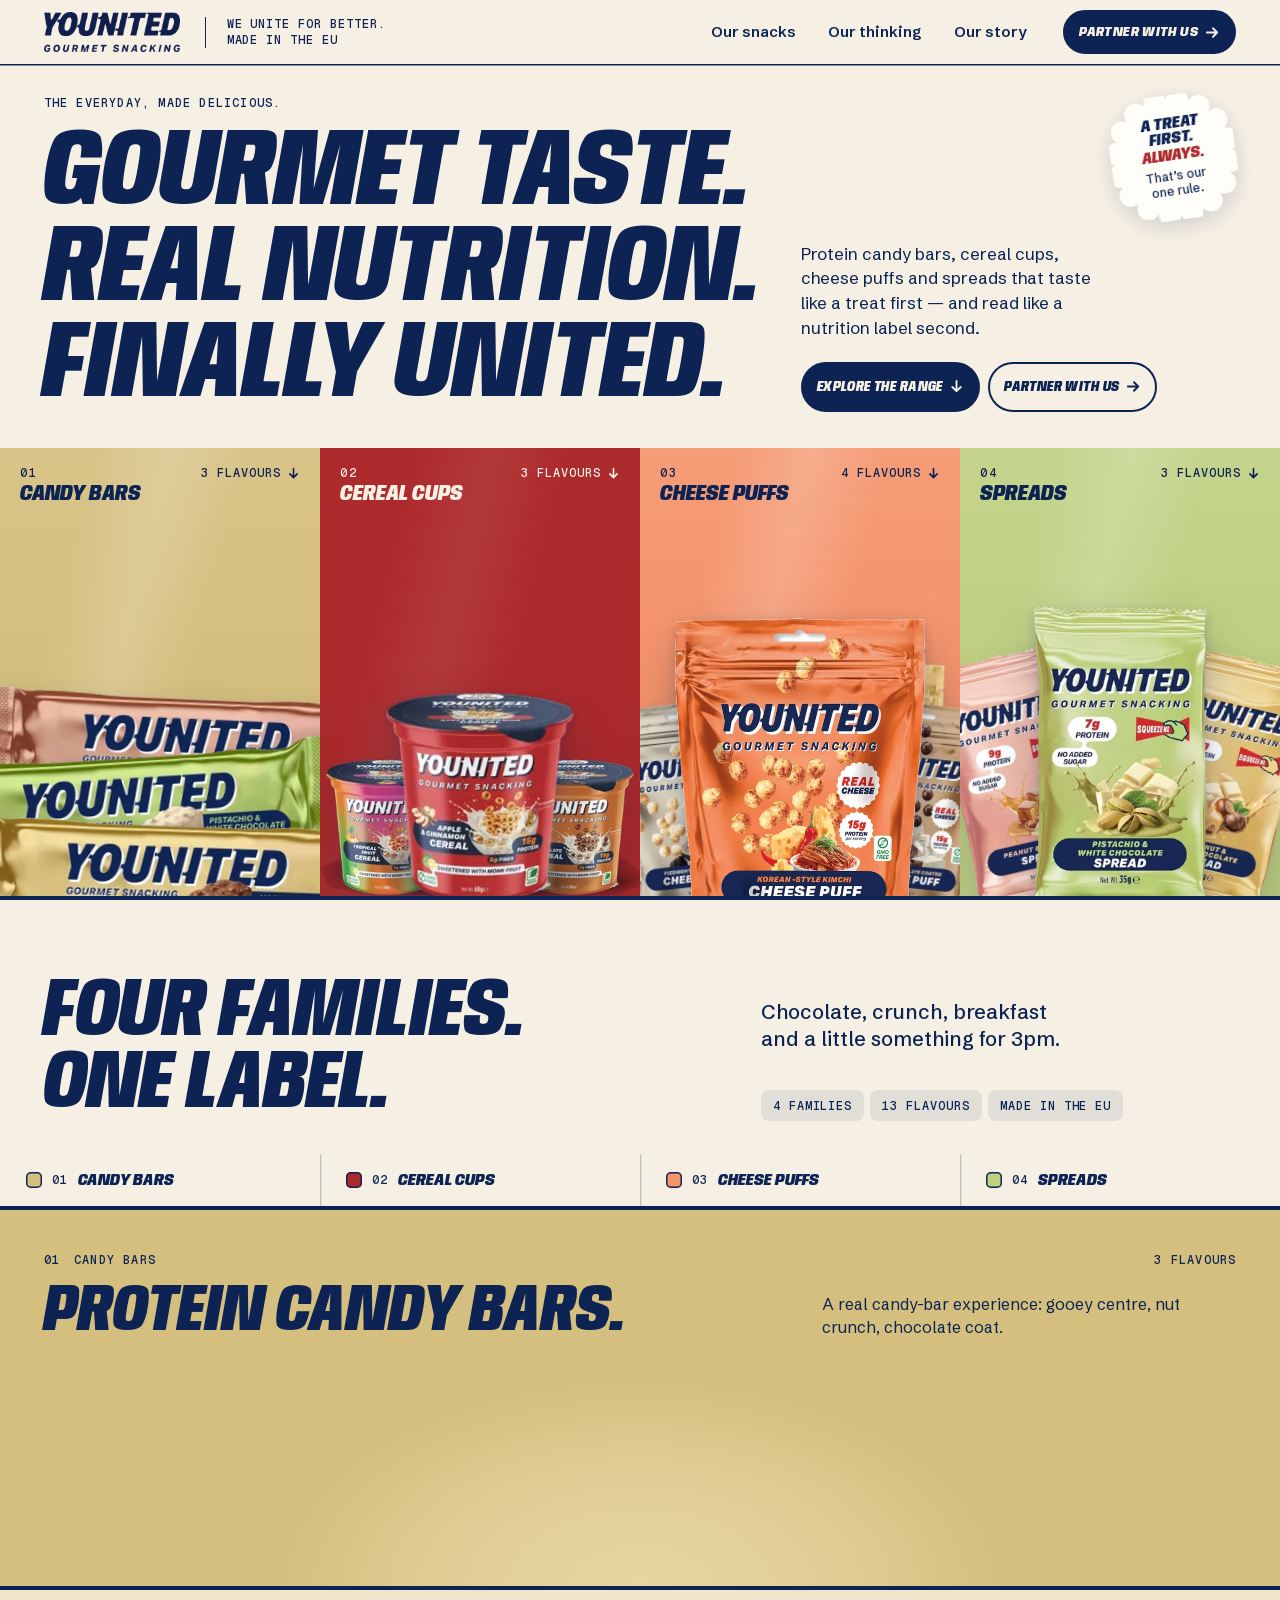
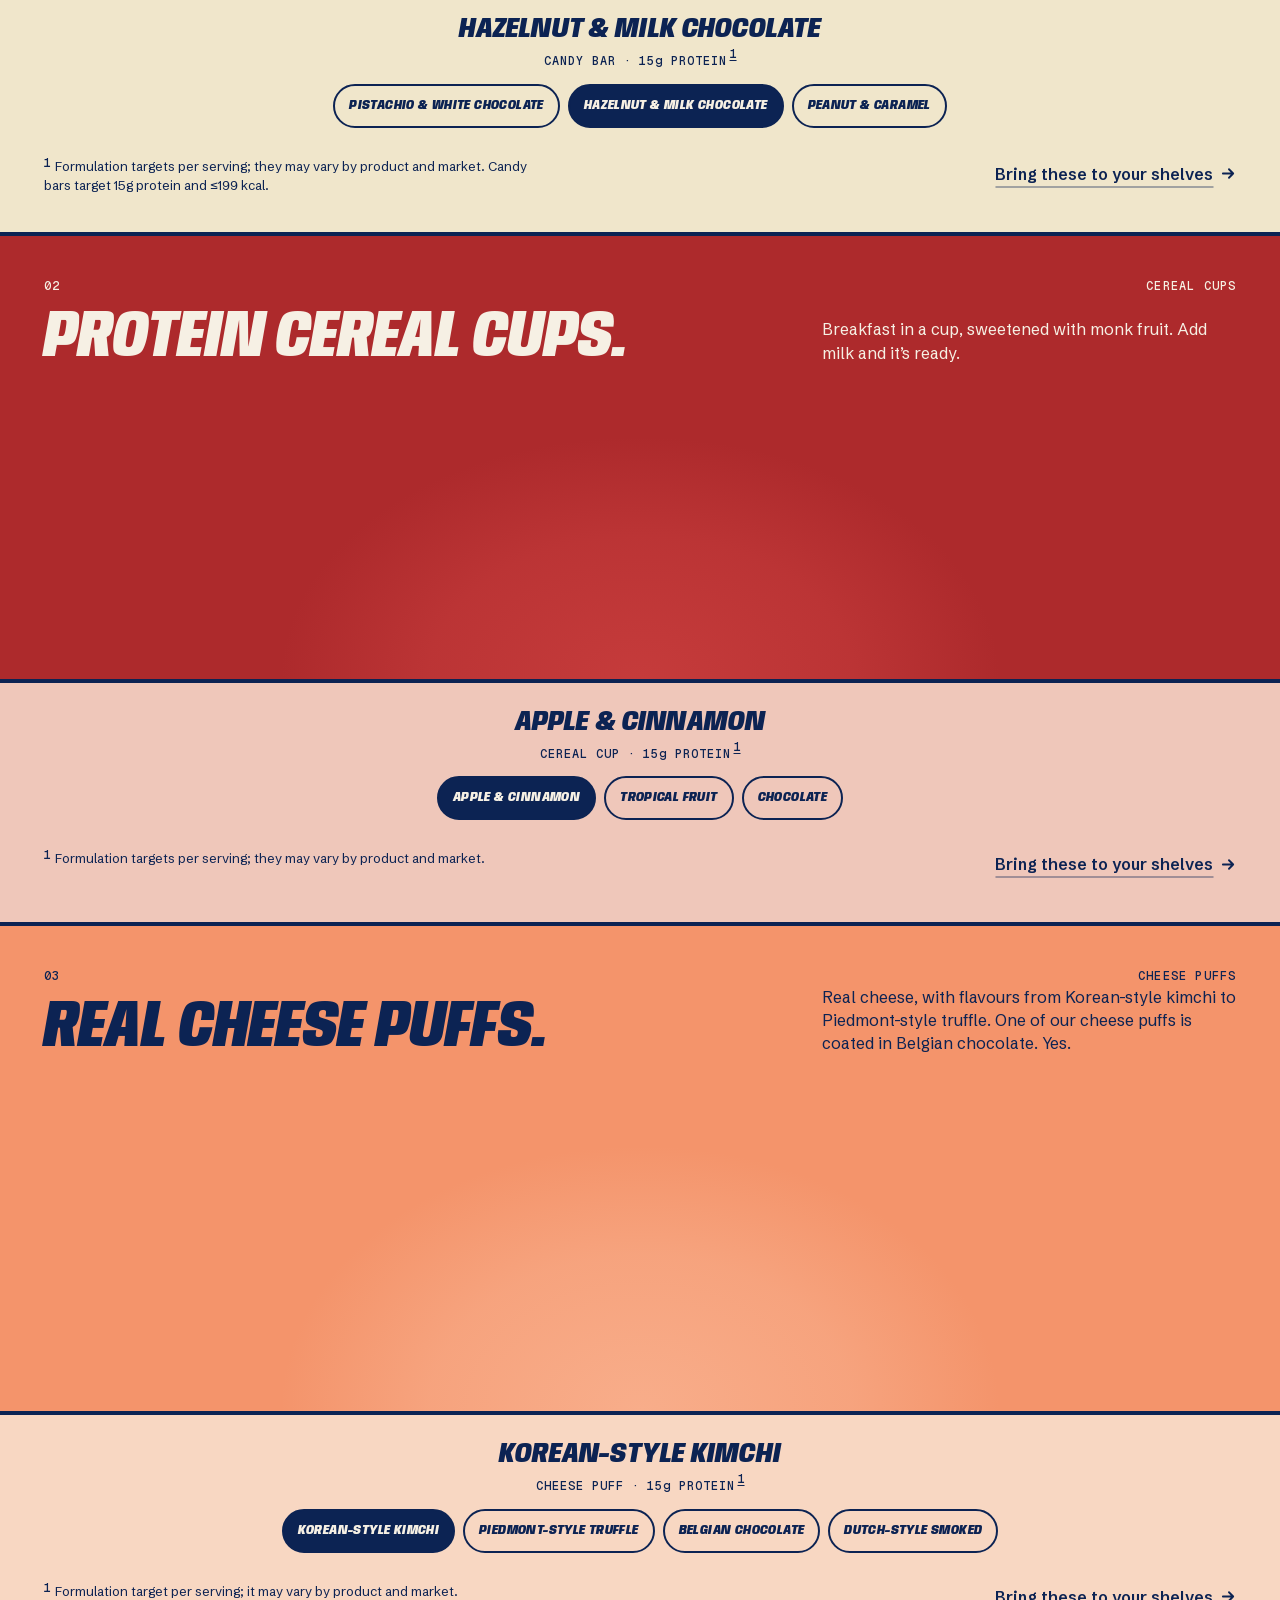
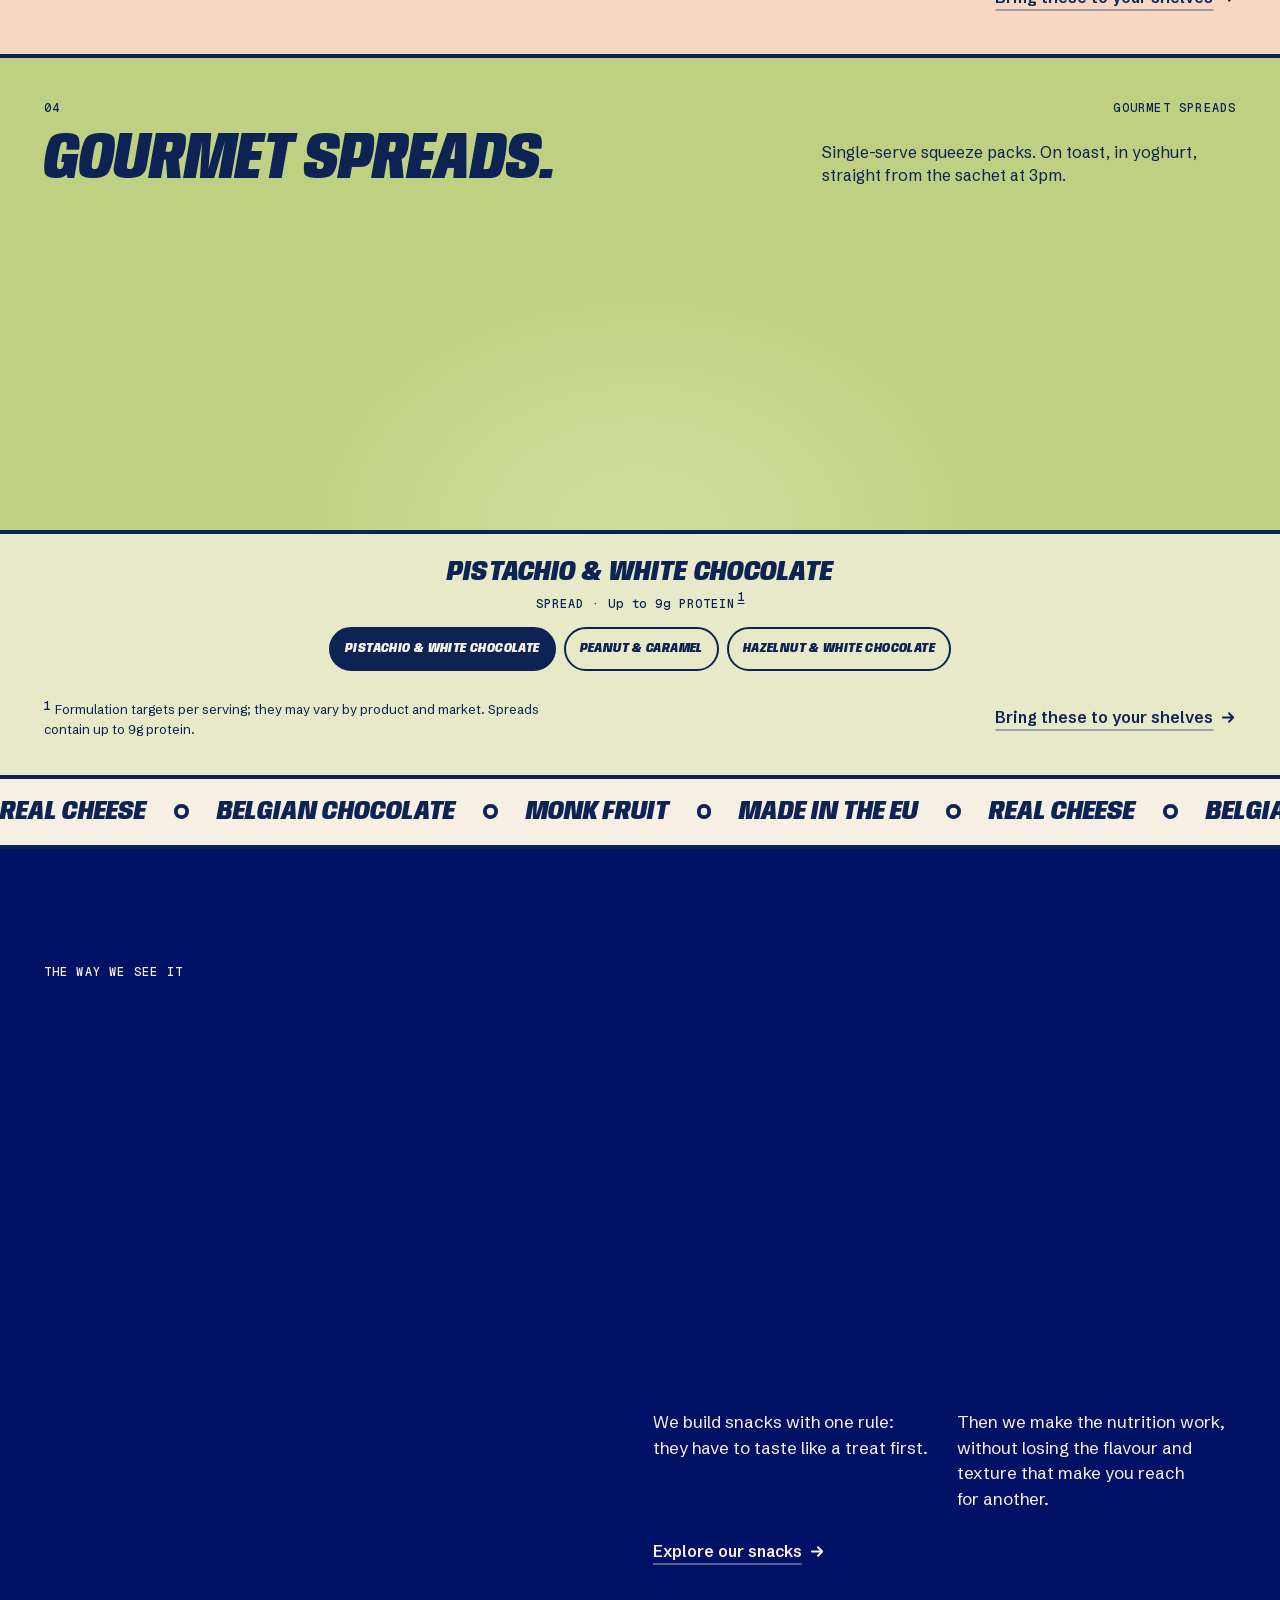
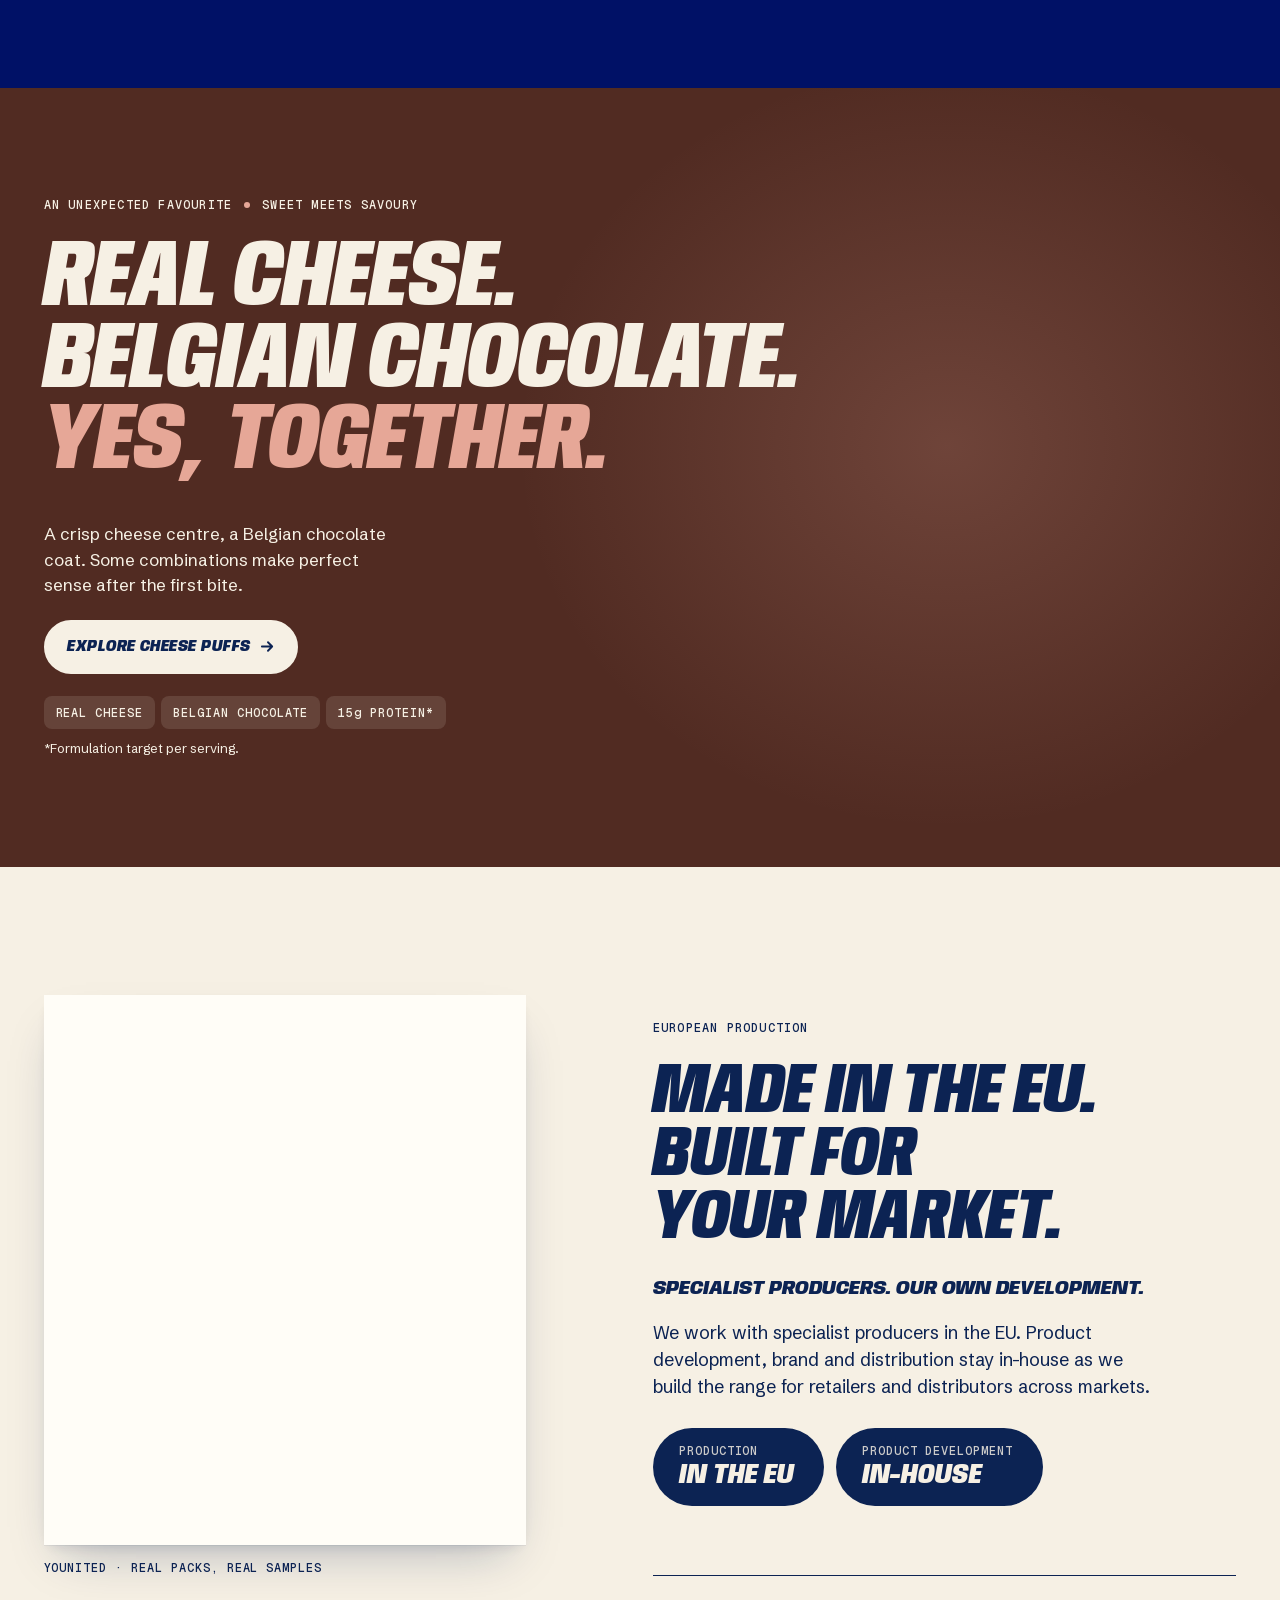
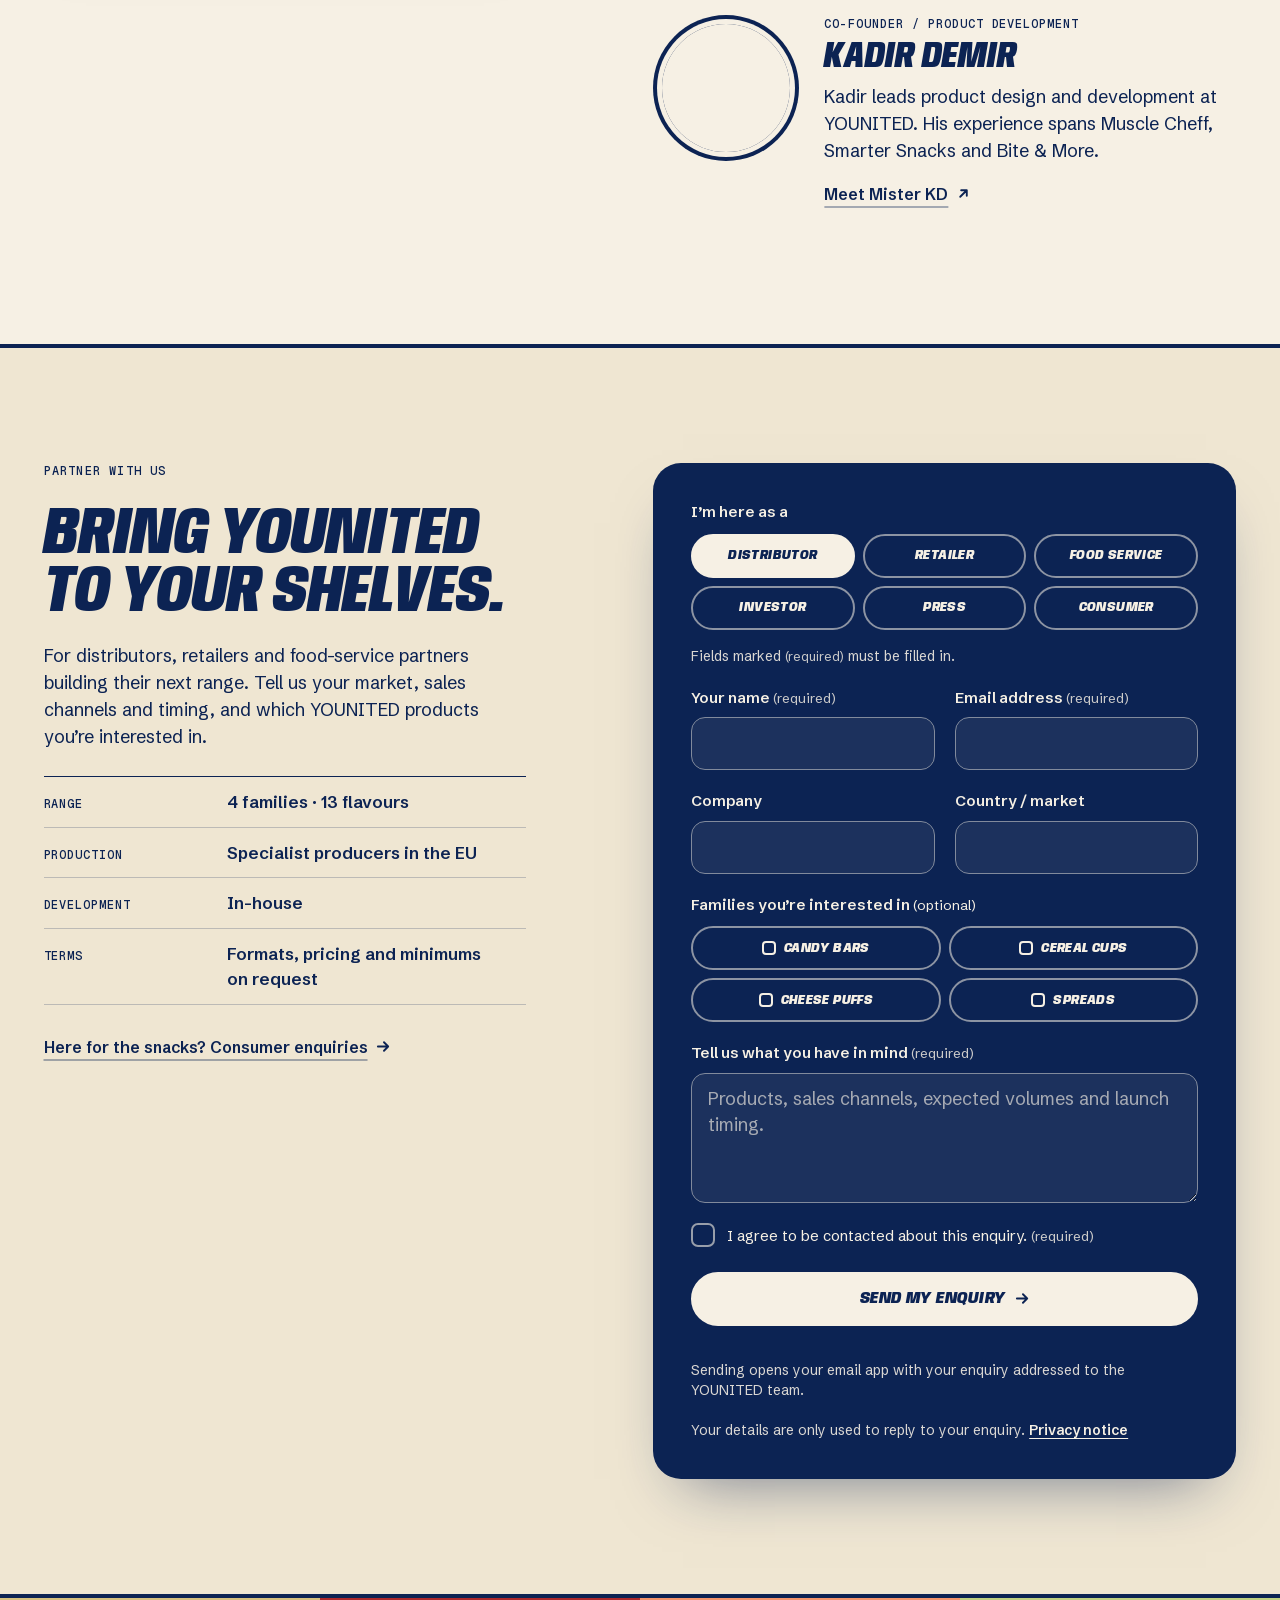
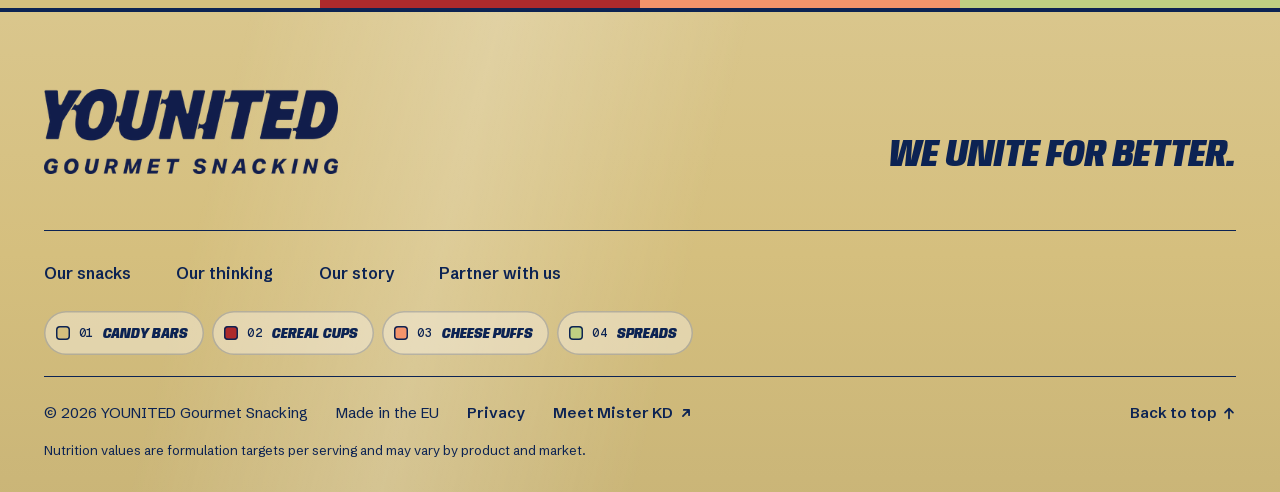
==== commit 78e64d89: "Add Cloudflare Web Analytics (cookieless) and mention it in the privacy notice Co-Authored-By: Claud" ====
--- a/index.html
+++ b/index.html
@@ -3,7 +3,7 @@
 <head>
 <meta charset="utf-8">
 <meta name="viewport" content="width=device-width, initial-scale=1">
-<meta http-equiv="Content-Security-Policy" content="default-src 'self'; img-src 'self' data: blob:; font-src 'self'; style-src 'self'; script-src 'self' 'sha256-Du+OJKJSbdUgz5nrHeWWINvez6XKDDU/tyj/5c2uvwo='; connect-src 'self' https://api.web3forms.com; form-action 'self'; base-uri 'self'; object-src 'none'">
+<meta http-equiv="Content-Security-Policy" content="default-src 'self'; img-src 'self' data: blob:; font-src 'self'; style-src 'self'; script-src 'self' 'sha256-Du+OJKJSbdUgz5nrHeWWINvez6XKDDU/tyj/5c2uvwo=' https://static.cloudflareinsights.com; connect-src 'self' https://api.web3forms.com https://cloudflareinsights.com; form-action 'self'; base-uri 'self'; object-src 'none'">
 <meta name="referrer" content="strict-origin-when-cross-origin">
 <title>YOUNITED — Gourmet protein snacks, made in the EU</title>
 <meta name="description" content="Protein candy bars, cereal cups, real cheese puffs and spreads that taste like a treat first. Four families, thirteen flavours, made in the EU. Explore the range or partner with YOUNITED.">
@@ -373,5 +373,6 @@
 </div>
 </footer>
 <script src="main.js?v=e65f1f11" defer></script>
+<!-- Cloudflare Web Analytics (cookieless) --><script type="module" src="https://static.cloudflareinsights.com/beacon.min.js" data-cf-beacon='{"token": "a39d3693594a4ccb858c75b96ed4aa1d"}'></script>
 </body>
 </html>
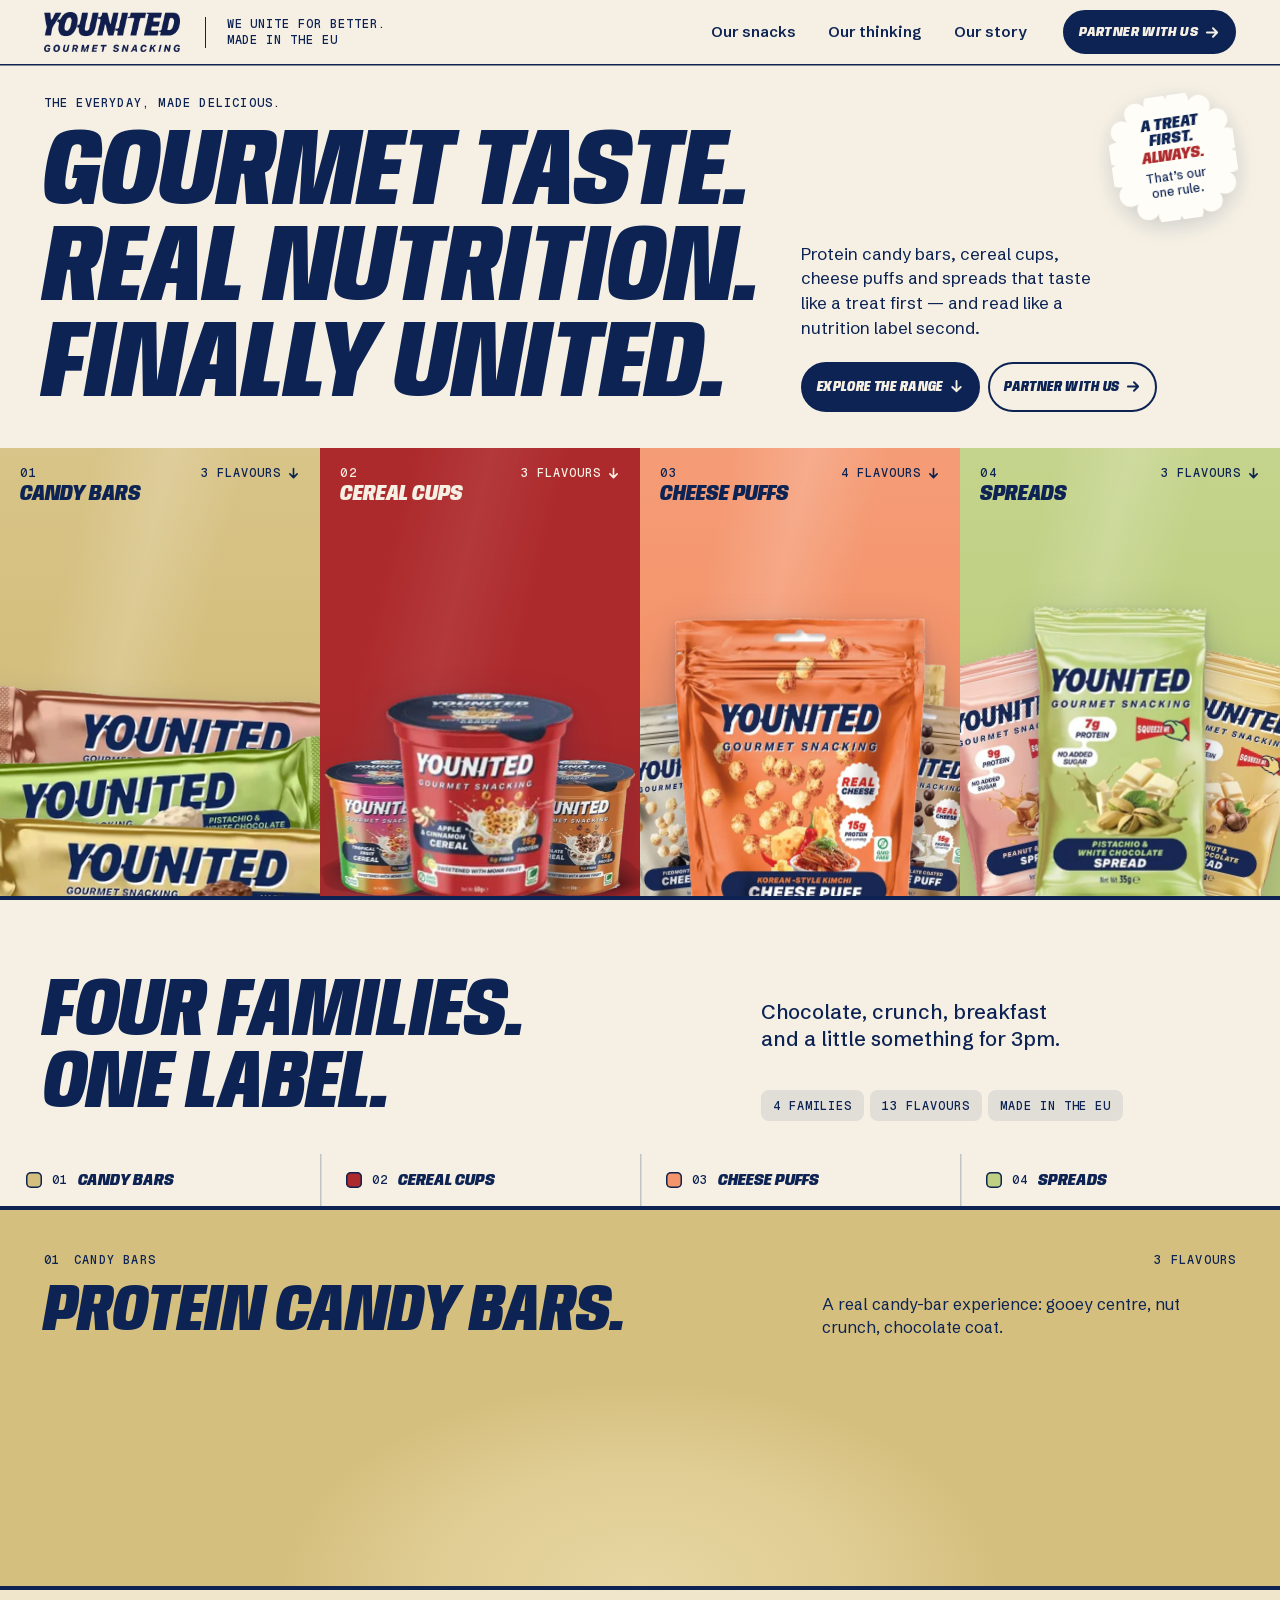
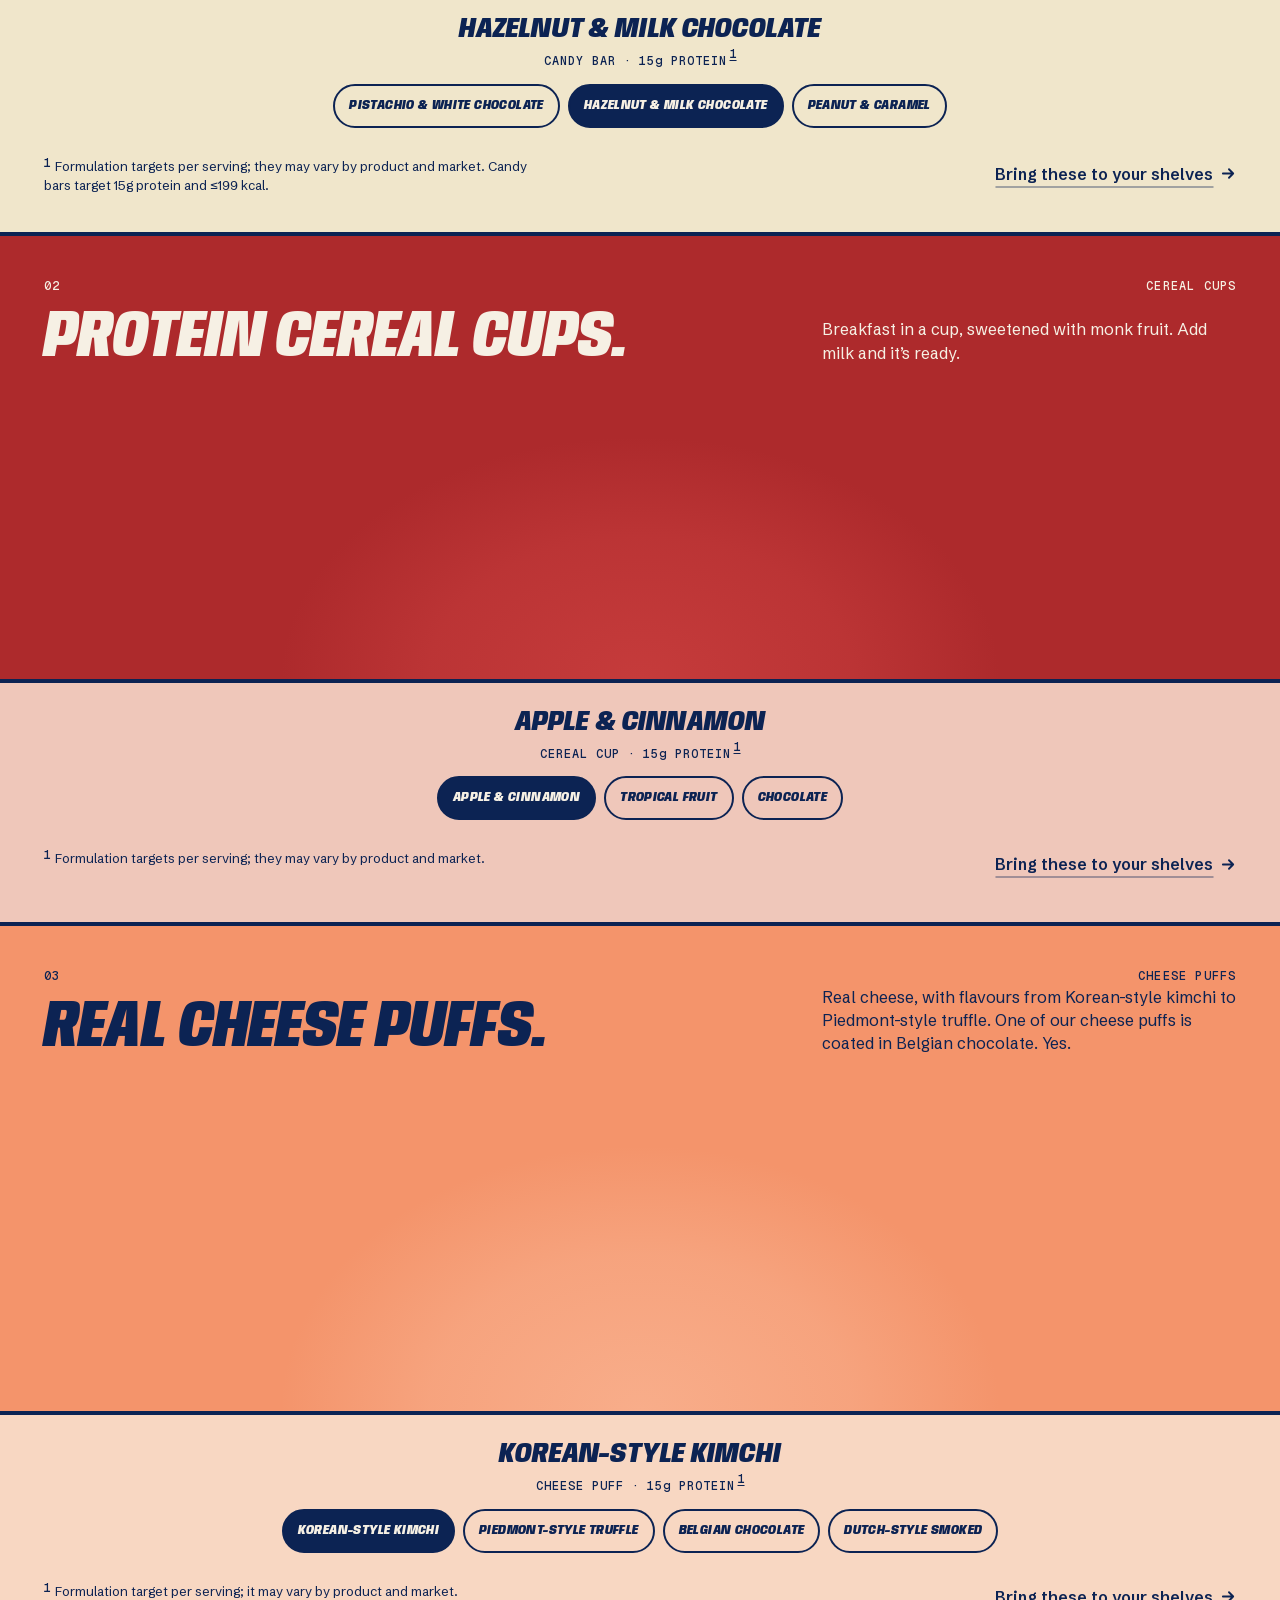
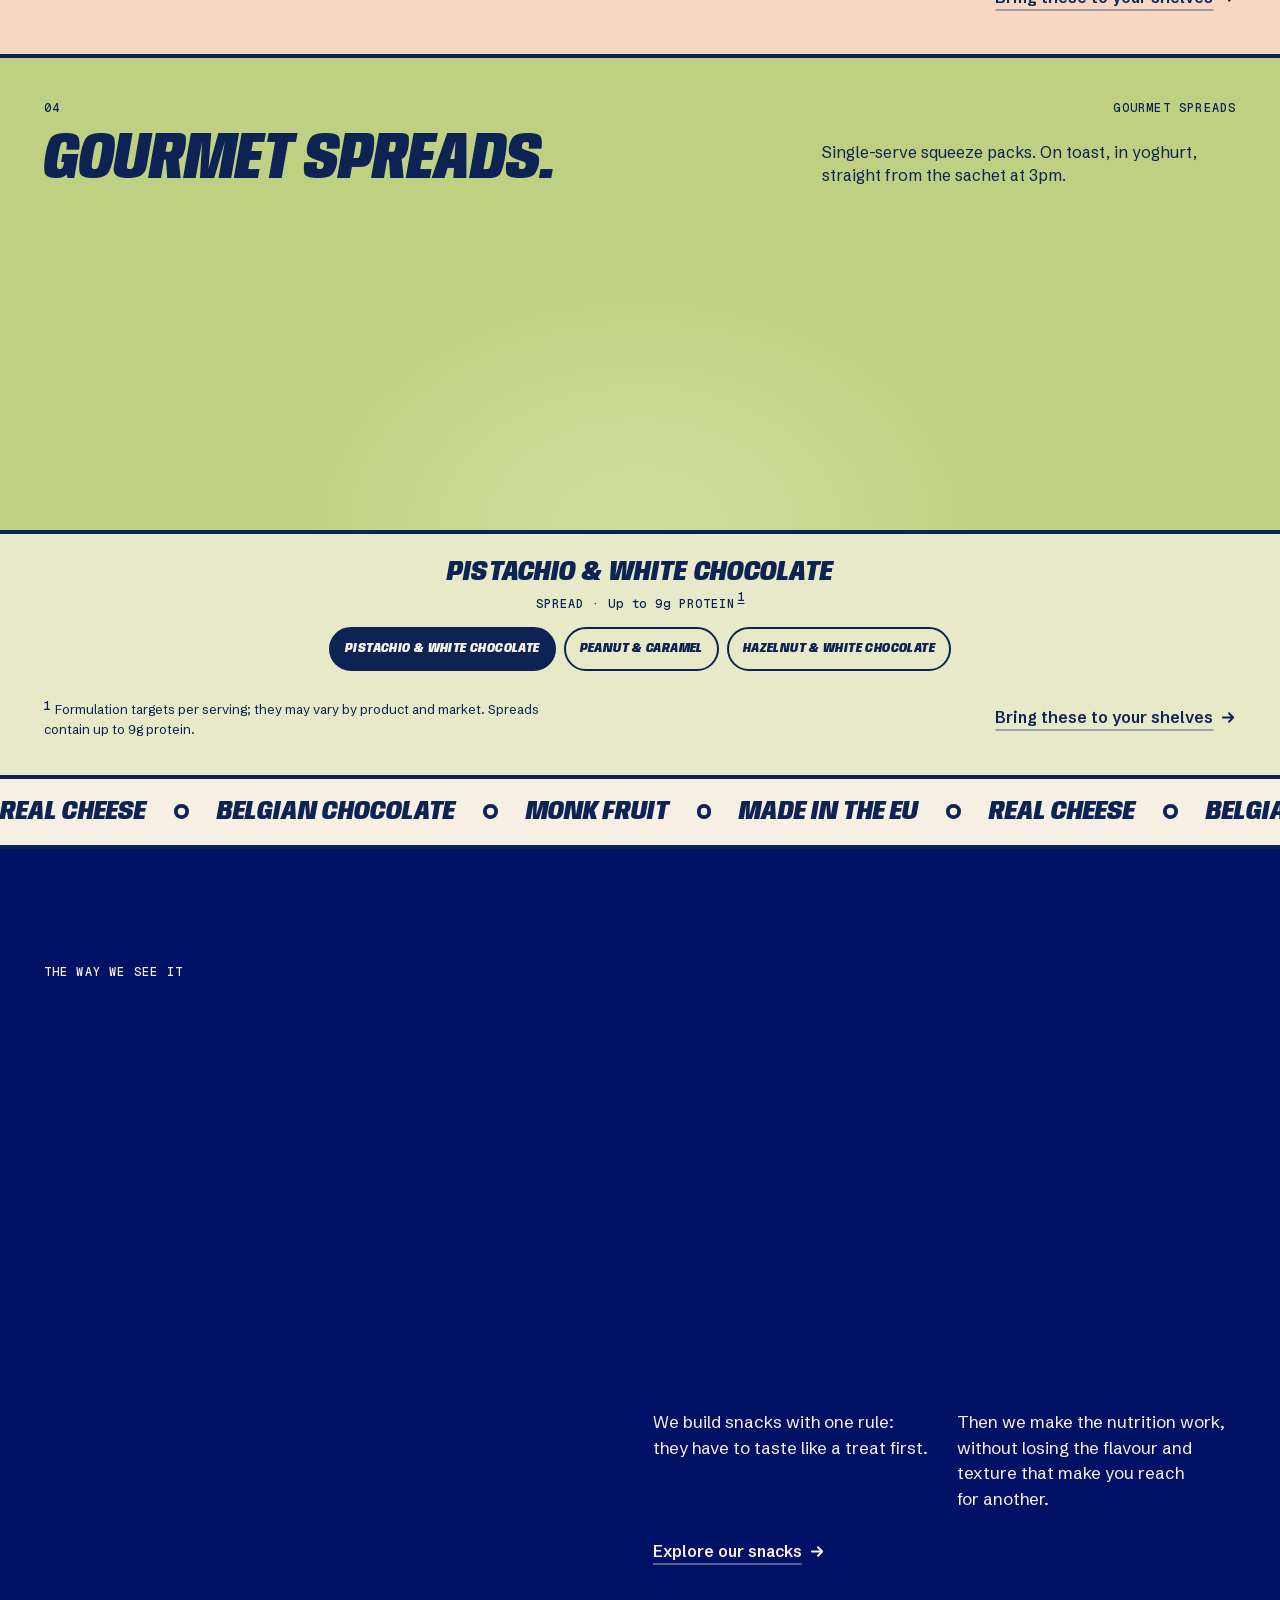
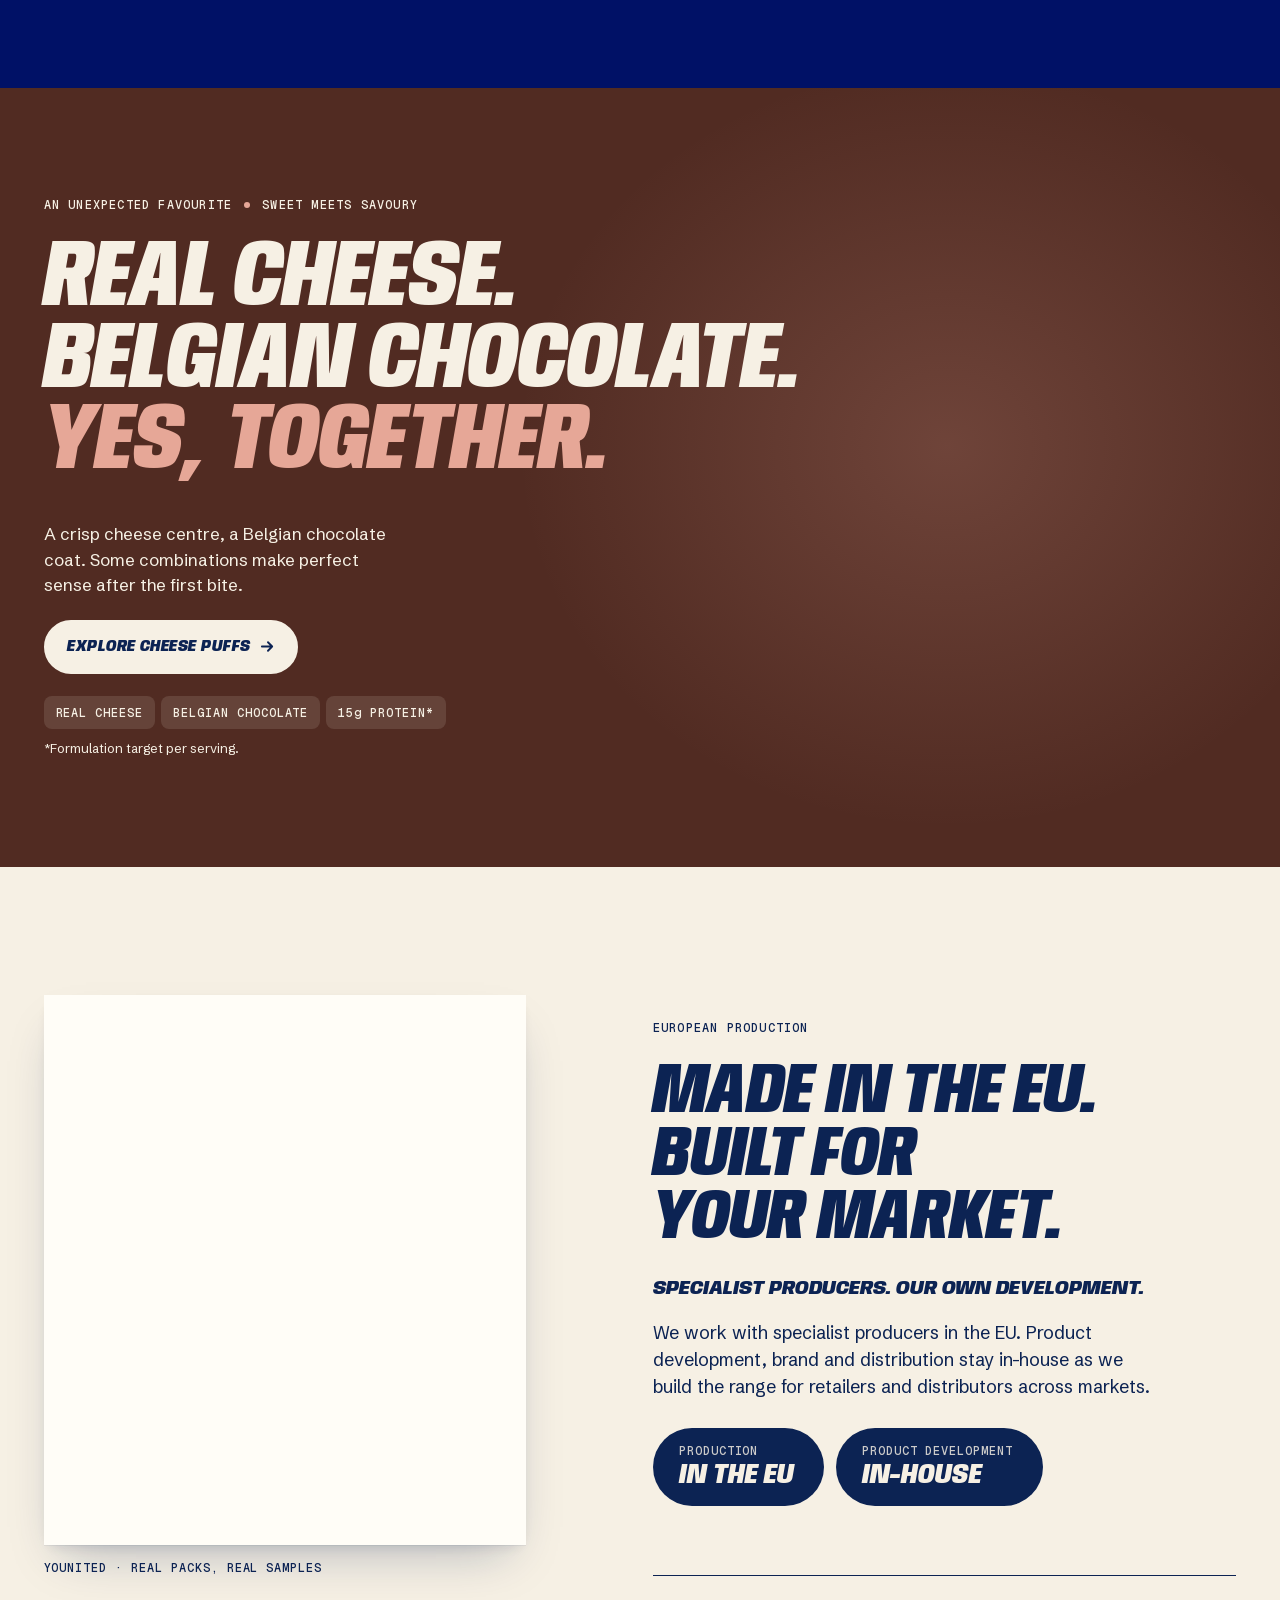
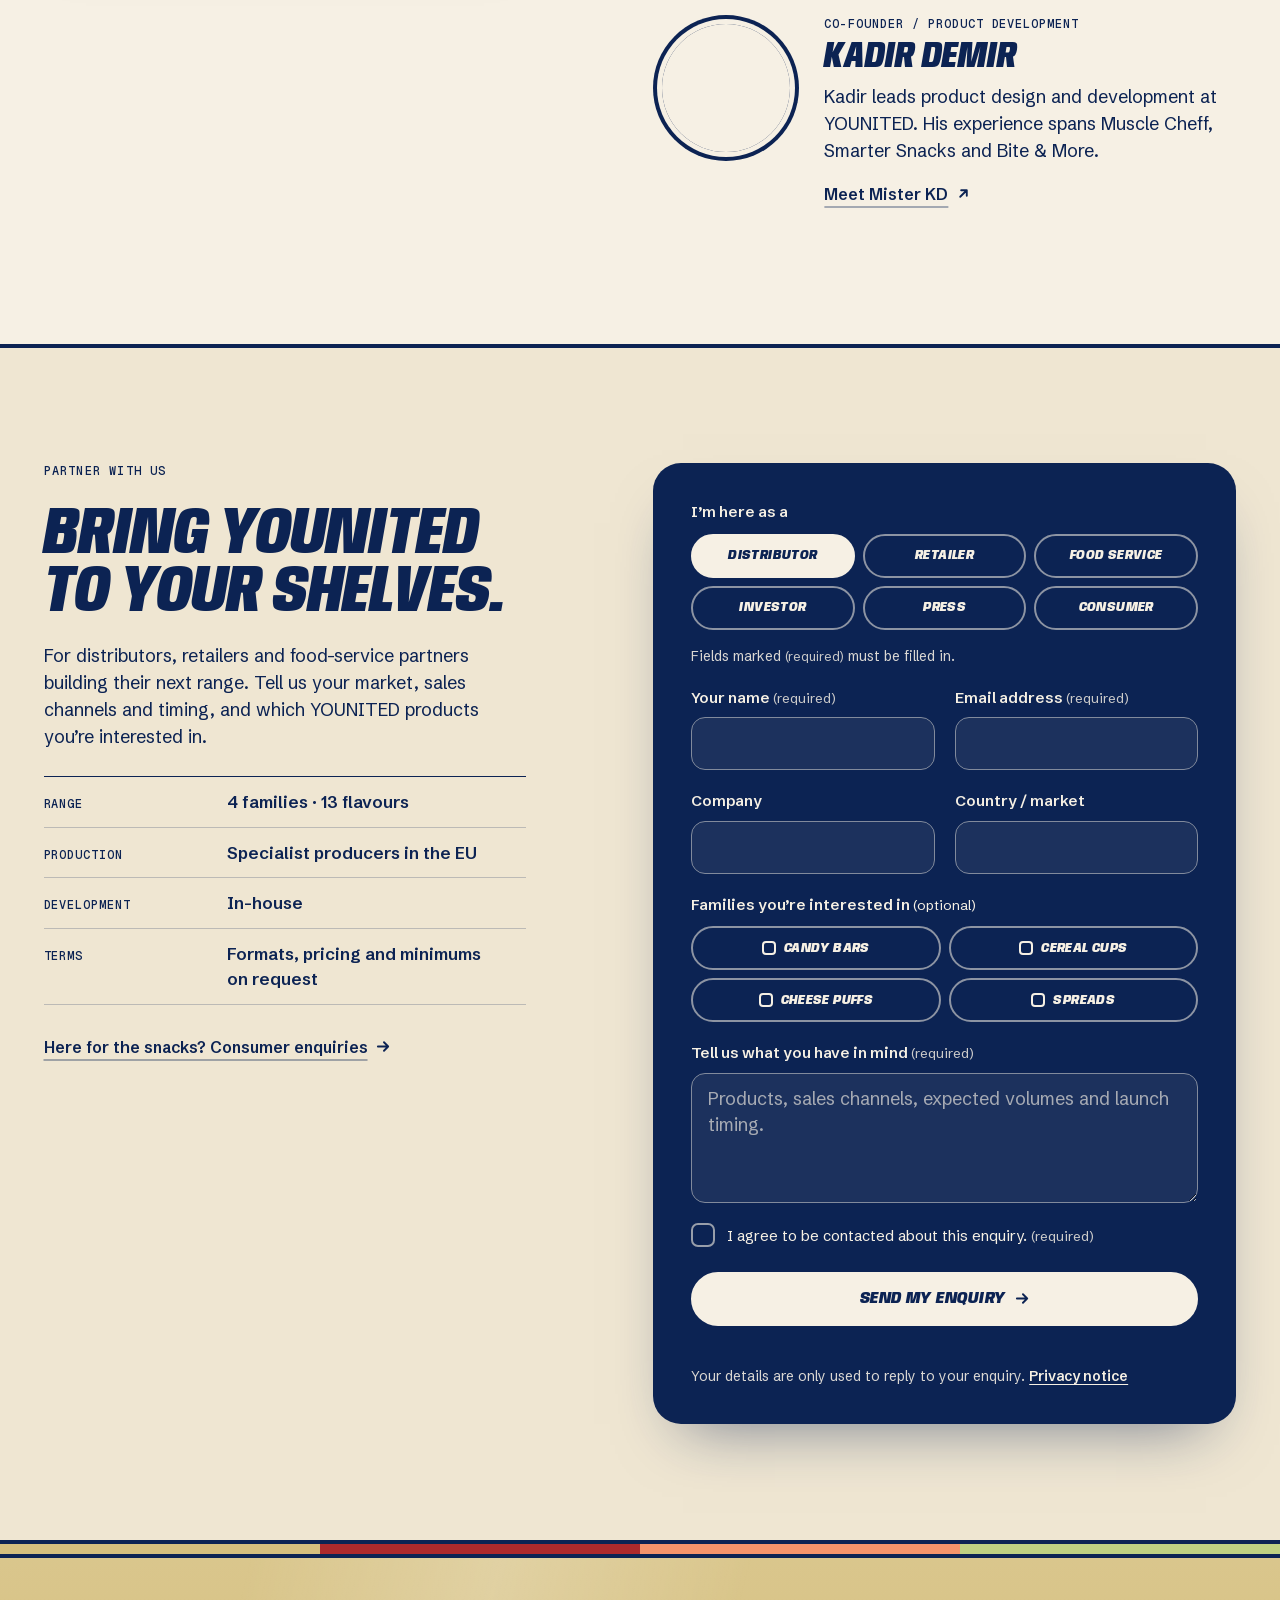
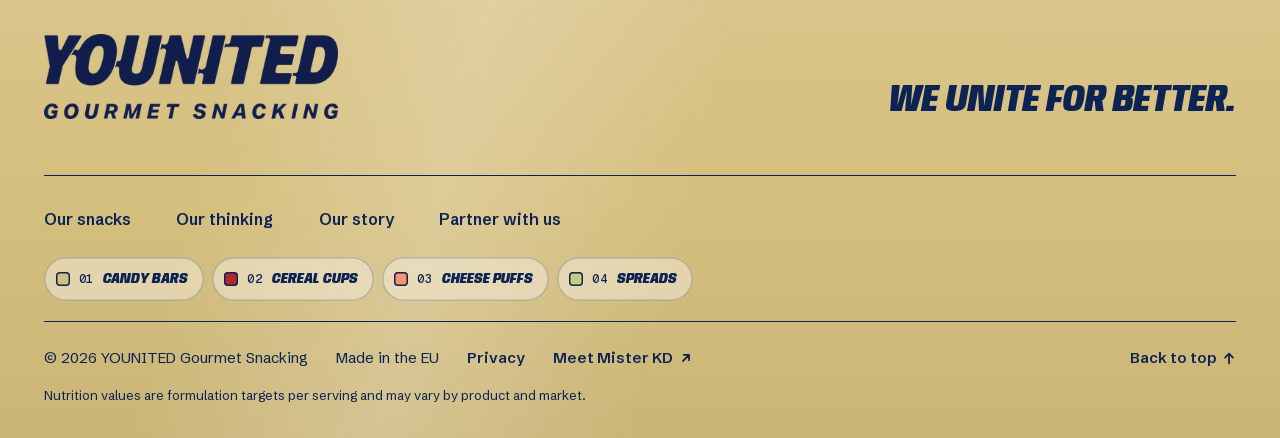
==== commit 356aca85: "Send enquiries through FormSubmit (no sign-up), email hand-off until activated Co-Authored-By: Claud" ====
--- a/index.html
+++ b/index.html
@@ -3,7 +3,7 @@
 <head>
 <meta charset="utf-8">
 <meta name="viewport" content="width=device-width, initial-scale=1">
-<meta http-equiv="Content-Security-Policy" content="default-src 'self'; img-src 'self' data: blob:; font-src 'self'; style-src 'self'; script-src 'self' 'sha256-Du+OJKJSbdUgz5nrHeWWINvez6XKDDU/tyj/5c2uvwo=' https://static.cloudflareinsights.com; connect-src 'self' https://api.web3forms.com https://cloudflareinsights.com; form-action 'self'; base-uri 'self'; object-src 'none'">
+<meta http-equiv="Content-Security-Policy" content="default-src 'self'; img-src 'self' data: blob:; font-src 'self'; style-src 'self'; script-src 'self' 'sha256-Du+OJKJSbdUgz5nrHeWWINvez6XKDDU/tyj/5c2uvwo=' https://static.cloudflareinsights.com; connect-src 'self' https://formsubmit.co https://cloudflareinsights.com; form-action 'self'; base-uri 'self'; object-src 'none'">
 <meta name="referrer" content="strict-origin-when-cross-origin">
 <title>YOUNITED — Gourmet protein snacks, made in the EU</title>
 <meta name="description" content="Protein candy bars, cereal cups, real cheese puffs and spreads that taste like a treat first. Four families, thirteen flavours, made in the EU. Explore the range or partner with YOUNITED.">
@@ -29,15 +29,39 @@
 <link rel="preload" href="fonts/schibsted-grotesk-var.woff2" as="font" type="font/woff2" crossorigin>
 <link rel="preload" href="fonts/geist-mono-500.woff2" as="font" type="font/woff2" crossorigin>
 <link rel="stylesheet" href="styles.css?v=bf112da4">
-<script type="application/ld+json">
-{"@context":"https://schema.org","@graph":[{"@type":"Organization","@id":"https://younitedsnacks.com/#org","name":"YOUNITED Gourmet Snacking","alternateName":"Younited Snacks","url":"https://younitedsnacks.com/","logo":"https://younitedsnacks.com/assets/brand/logo-round.png","description":"Gourmet protein candy bars, cereal cups, real cheese puffs and spreads, made in the EU. Nutrition targets vary by product family.","founder":{"@id":"https://misterkd.com/#person"}},
-{"@type":"Person","@id":"https://misterkd.com/#person","name":"Kadir Demir","url":"https://misterkd.com/"},
-{"@type":"WebSite","@id":"https://younitedsnacks.com/#website","url":"https://younitedsnacks.com/","name":"YOUNITED Gourmet Snacking","publisher":{"@id":"https://younitedsnacks.com/#org"},"inLanguage":"en"},
-{"@type":"Product","@id":"https://younitedsnacks.com/#product-candy-bars","name":"YOUNITED Protein Candy Bars","brand":{"@id":"https://younitedsnacks.com/#org"},"manufacturer":{"@id":"https://younitedsnacks.com/#org"},"image":"https://younitedsnacks.com/assets/products/bar-hazelnut-milk-chocolate-800.webp","description":"Gourmet protein candy bar. Formulation targets per serving: 15g protein, 4g fibre, 0g added sugar. Flavours: Pistachio & White Chocolate, Hazelnut & Milk Chocolate, Peanut & Caramel."},
-{"@type":"Product","@id":"https://younitedsnacks.com/#product-cereal-cups","name":"YOUNITED Protein Cereal Cups","brand":{"@id":"https://younitedsnacks.com/#org"},"manufacturer":{"@id":"https://younitedsnacks.com/#org"},"image":"https://younitedsnacks.com/assets/products/cereal-apple-cinnamon-800.webp","description":"Protein cereal cup sweetened with monk fruit. Formulation targets per serving: 15g protein, 5g fibre. Flavours: Apple & Cinnamon, Tropical Fruit, Chocolate."},
-{"@type":"Product","@id":"https://younitedsnacks.com/#product-cheese-puffs","name":"YOUNITED Real Cheese Puffs","brand":{"@id":"https://younitedsnacks.com/#org"},"manufacturer":{"@id":"https://younitedsnacks.com/#org"},"image":"https://younitedsnacks.com/assets/products/puff-korean-kimchi-800.webp","description":"Real cheese puffs. Formulation target per serving: 15g protein. Flavours: Korean-Style Kimchi, Piedmont-Style Truffle, Belgian Chocolate, Dutch-Style Smoked."},
-{"@type":"Product","@id":"https://younitedsnacks.com/#product-spreads","name":"YOUNITED Gourmet Spreads","brand":{"@id":"https://younitedsnacks.com/#org"},"manufacturer":{"@id":"https://younitedsnacks.com/#org"},"image":"https://younitedsnacks.com/assets/products/spread-pistachio-white-chocolate-649.webp","description":"Single-serve gourmet squeeze spreads. Formulation targets: up to 9g protein per serving, 0g added sugar. Flavours: Pistachio & White Chocolate, Peanut & Caramel, Hazelnut & White Chocolate."}]}
-</script>
+<script type="application/ld+json">{
+ "@context": "https://schema.org",
+ "@graph": [
+  {
+   "@type": "Organization",
+   "@id": "https://younitedsnacks.com/#org",
+   "name": "YOUNITED Gourmet Snacking",
+   "alternateName": "Younited Snacks",
+   "url": "https://younitedsnacks.com/",
+   "logo": "https://younitedsnacks.com/assets/brand/logo-round.png",
+   "description": "Gourmet protein candy bars, cereal cups, real cheese puffs and spreads, made in the EU. Nutrition targets vary by product family.",
+   "founder": {
+    "@id": "https://misterkd.com/#person"
+   }
+  },
+  {
+   "@type": "Person",
+   "@id": "https://misterkd.com/#person",
+   "name": "Kadir Demir",
+   "url": "https://misterkd.com/"
+  },
+  {
+   "@type": "WebSite",
+   "@id": "https://younitedsnacks.com/#website",
+   "url": "https://younitedsnacks.com/",
+   "name": "YOUNITED Gourmet Snacking",
+   "publisher": {
+    "@id": "https://younitedsnacks.com/#org"
+   },
+   "inLanguage": "en"
+  }
+ ]
+}</script>
 </head>
 <body>
 <a class="skip-link" href="#main">Skip to content</a>
@@ -312,8 +336,8 @@
 <a class="link-cta" href="#contact" data-intent="Consumer">Here for the snacks? Consumer enquiries <svg class="ico" viewBox="0 0 16 16" aria-hidden="true" focusable="false"><path d="M2 8h11M8.5 3.5 13 8l-4.5 4.5" fill="none" stroke="currentColor" stroke-width="2" stroke-linecap="round" stroke-linejoin="round"/></svg></a>
 </div>
 <div class="sheet">
-<form class="form" id="contact" novalidate data-fallback-email="kadir@biteandmore.com">
-<input type="hidden" name="access_key" value="WEB3FORMS_ACCESS_KEY"><input type="hidden" name="subject" value="New enquiry via younitedsnacks.com"><input type="hidden" name="from_name" value="YOUNITED website">
+<form class="form" id="contact" novalidate data-fallback-email="kadir@biteandmore.com" data-endpoint="https://formsubmit.co/ajax/kadir@biteandmore.com">
+<input type="hidden" name="_subject" value="New enquiry via younitedsnacks.com"><input type="hidden" name="_template" value="table">
 <input type="checkbox" name="botcheck" class="hp" tabindex="-1" aria-hidden="true">
 <fieldset class="chips">
 <legend>I’m here as a</legend>
@@ -372,7 +396,7 @@
 <p class="footer__legal">Nutrition values are formulation targets per serving and may vary by product and market.</p>
 </div>
 </footer>
-<script src="main.js?v=e65f1f11" defer></script>
+<script src="main.js?v=49513977" defer></script>
 <!-- Cloudflare Web Analytics (cookieless) --><script type="module" src="https://static.cloudflareinsights.com/beacon.min.js" data-cf-beacon='{"token": "a39d3693594a4ccb858c75b96ed4aa1d"}'></script>
 </body>
 </html>
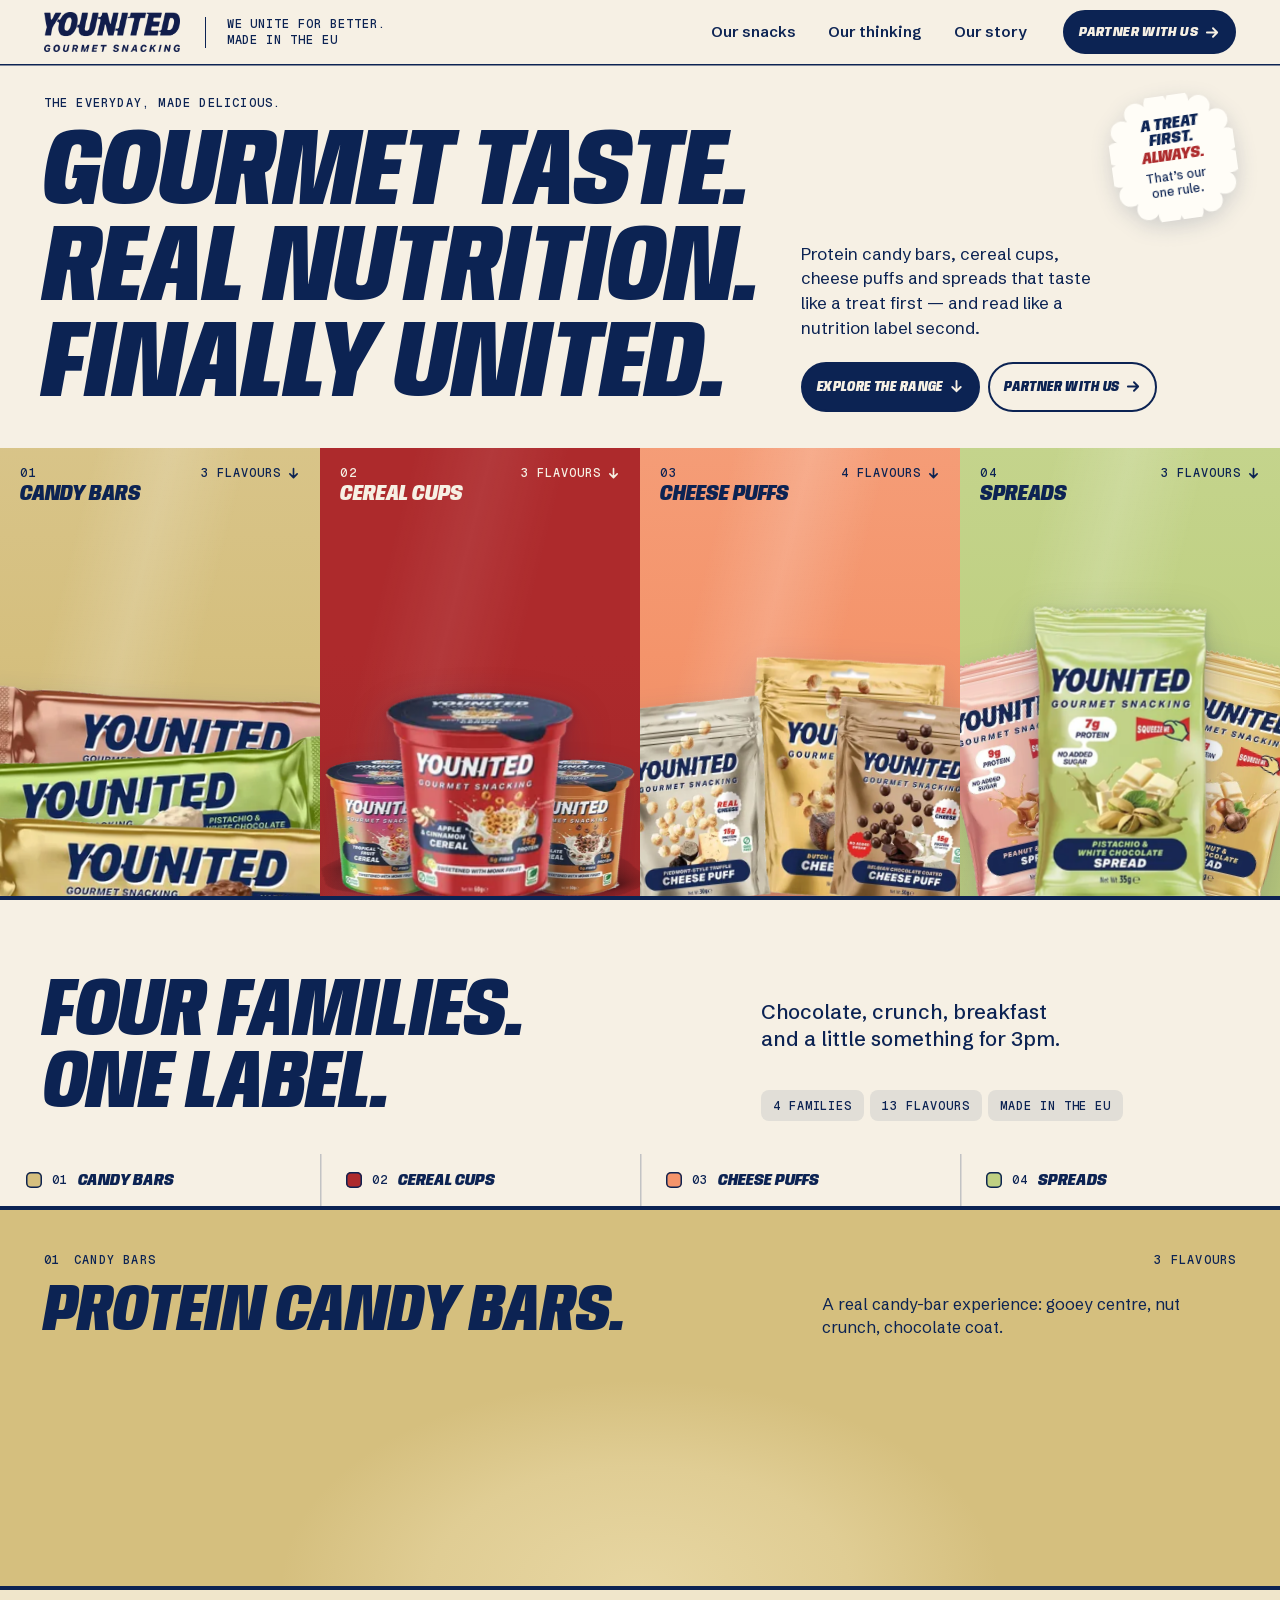
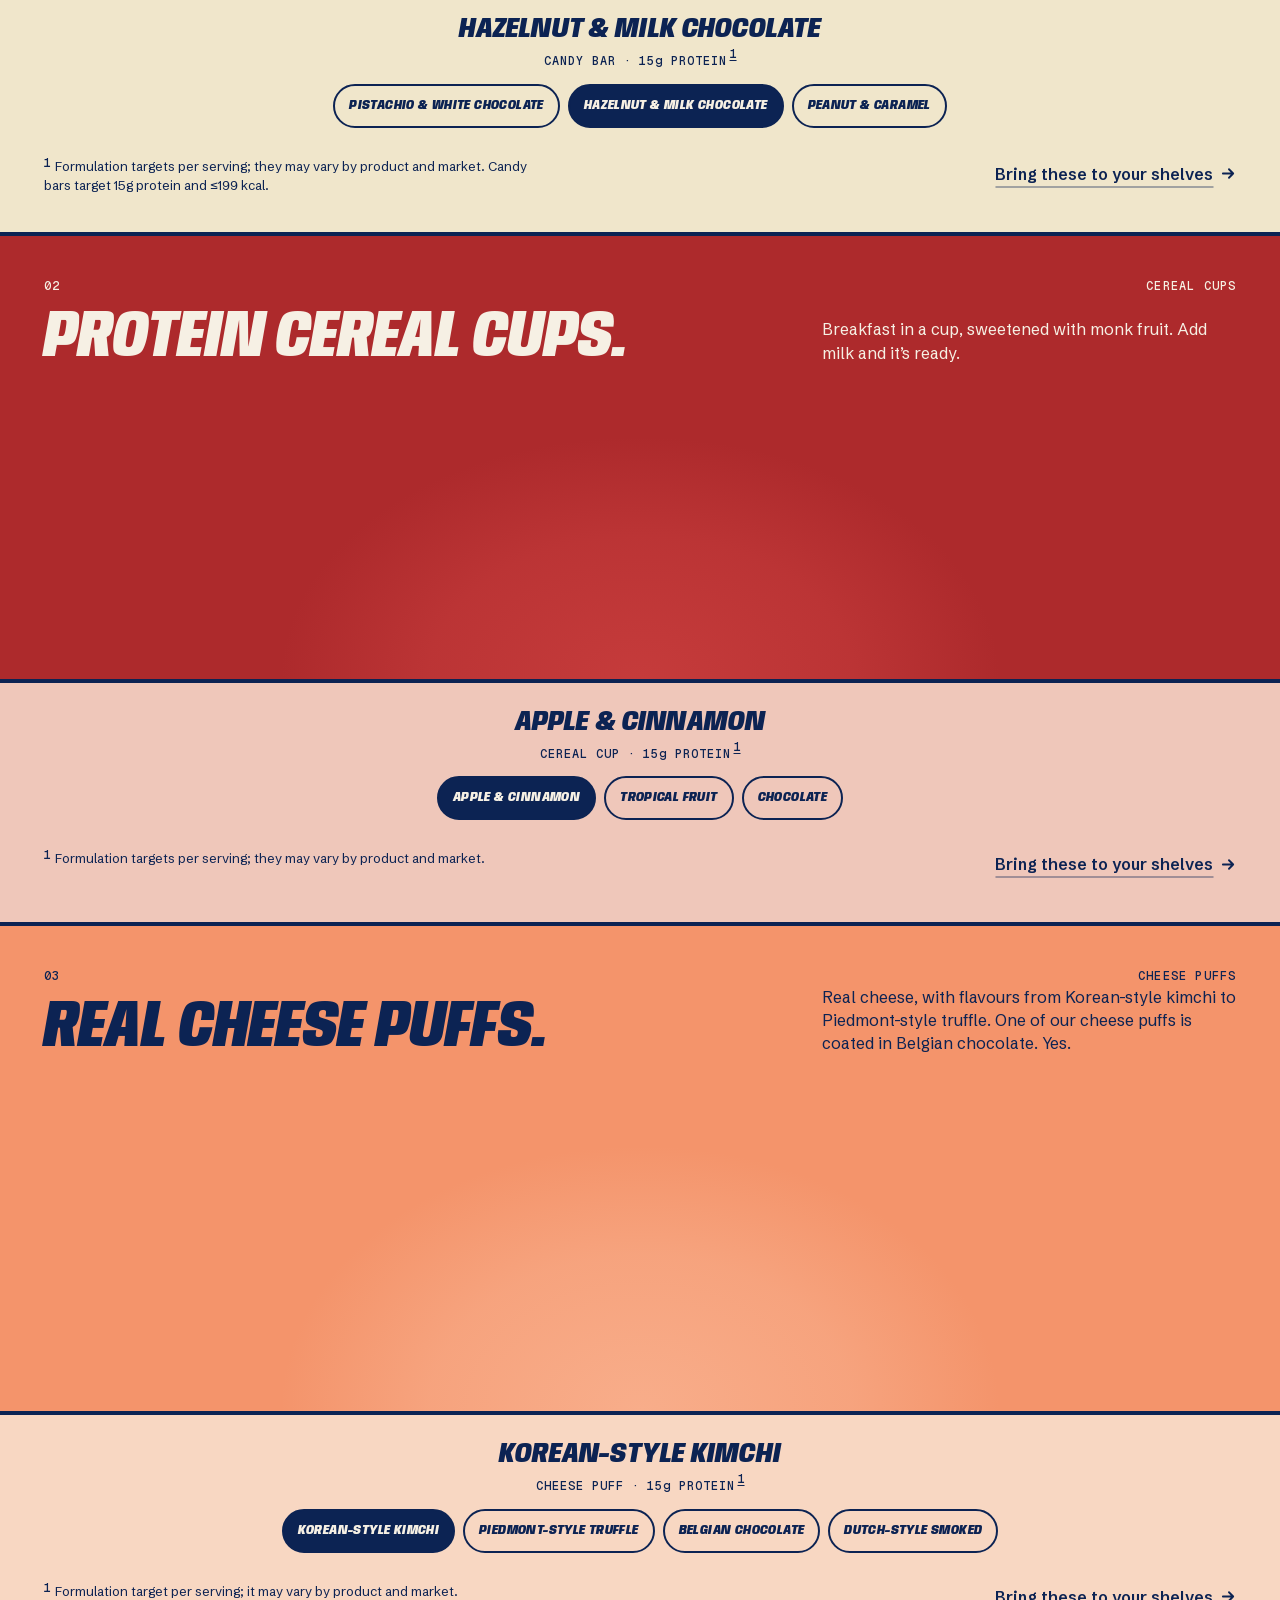
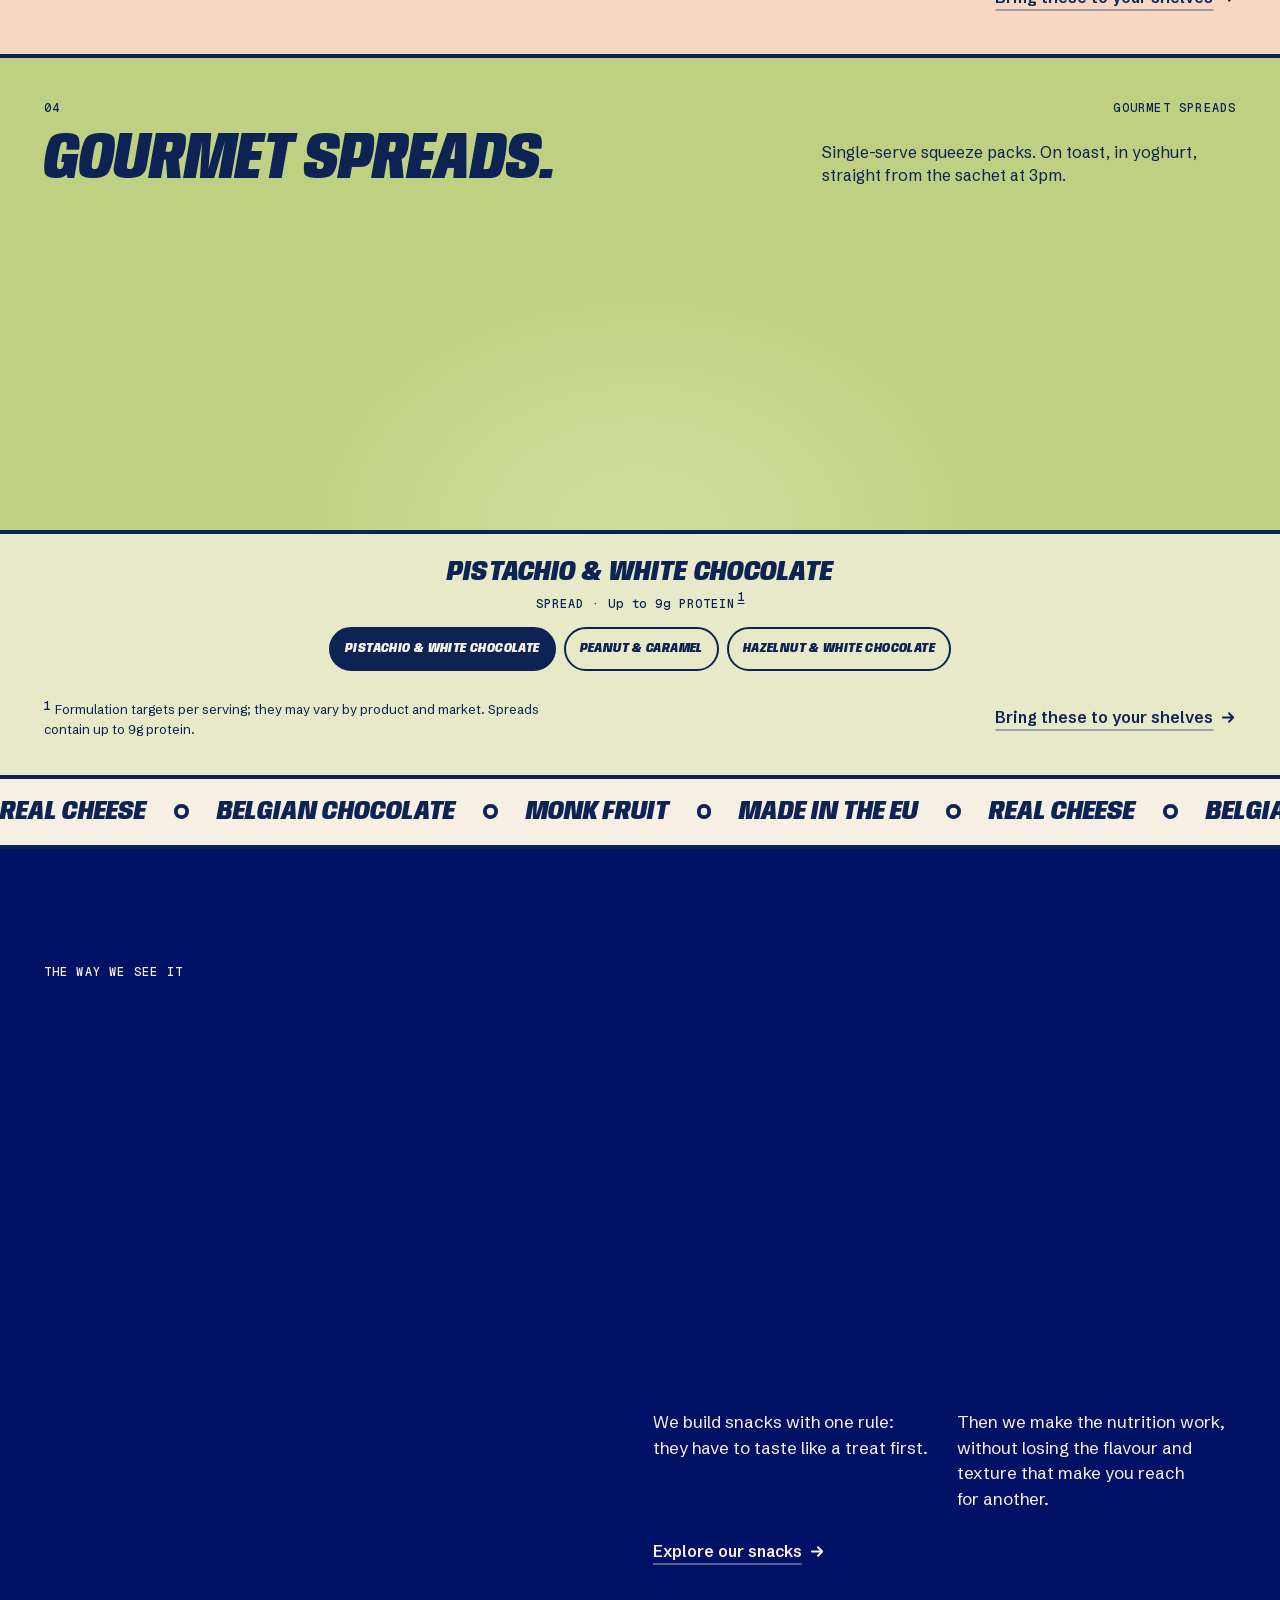
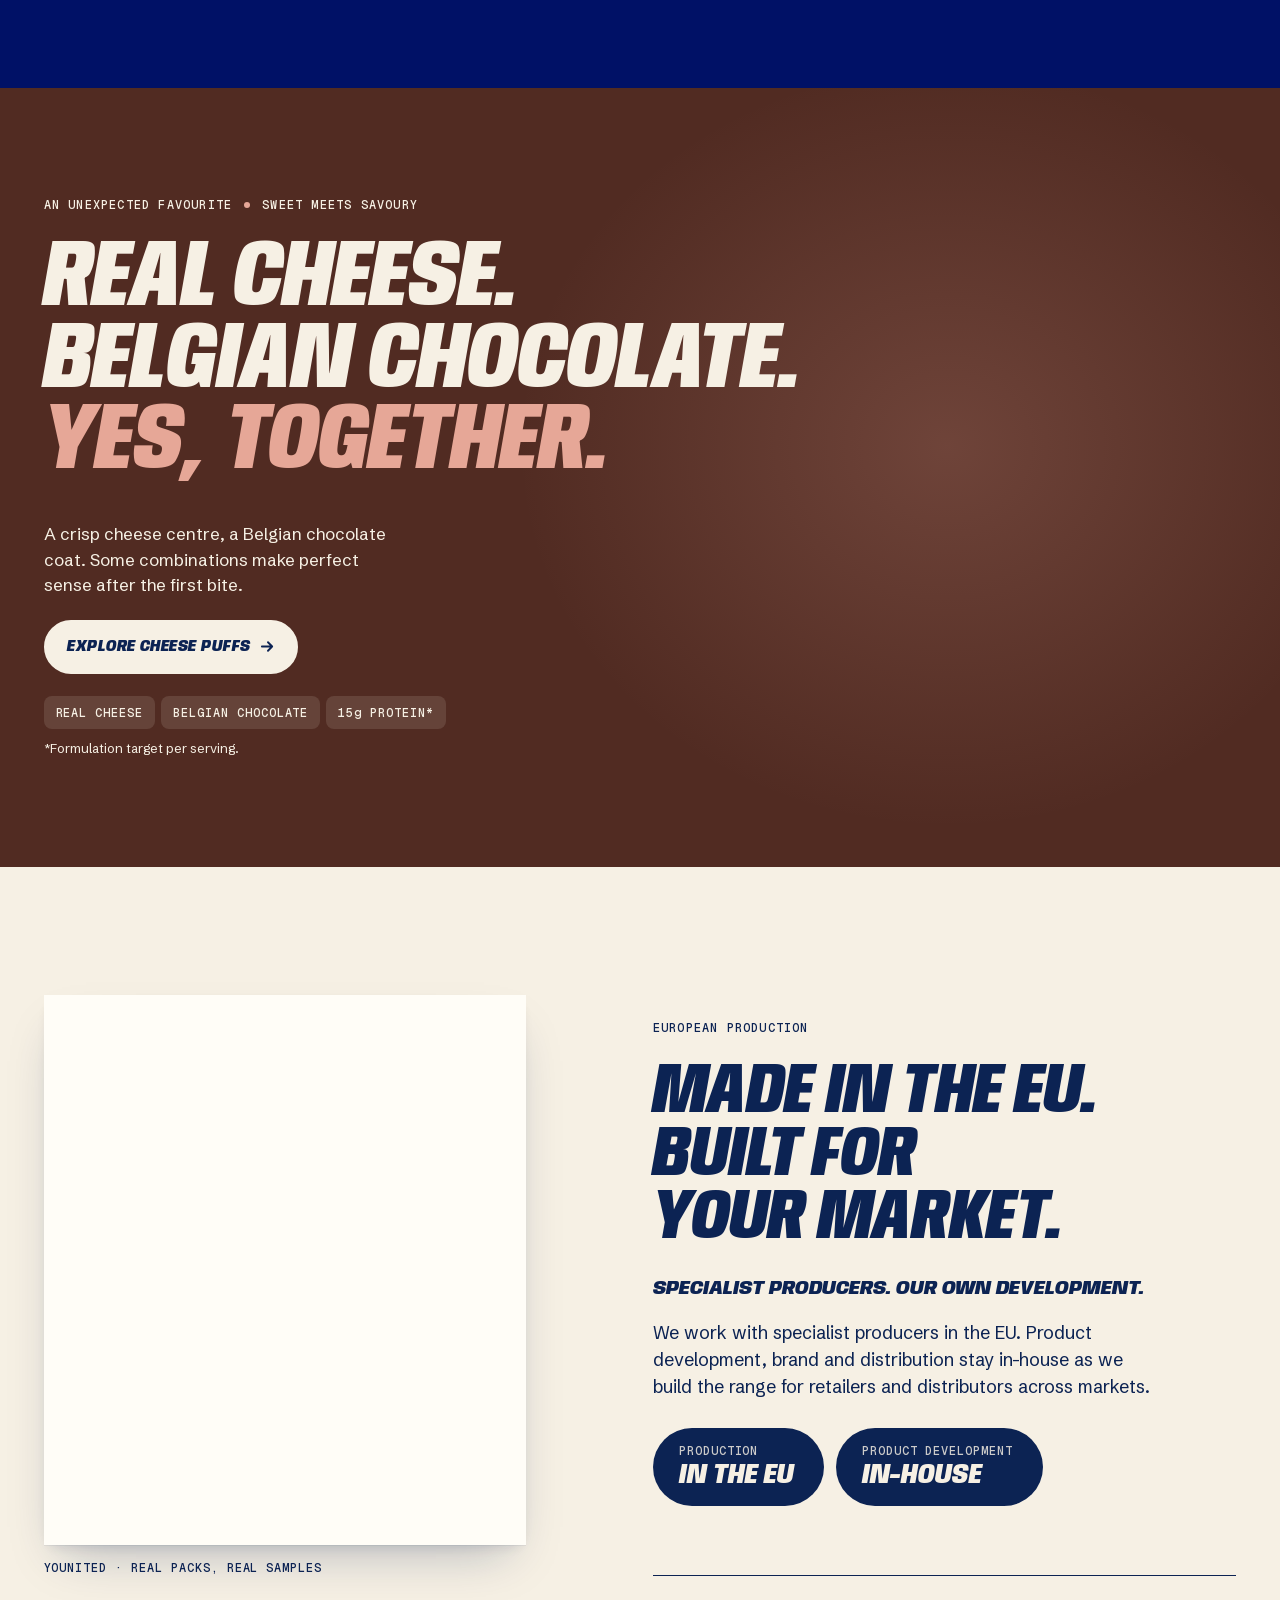
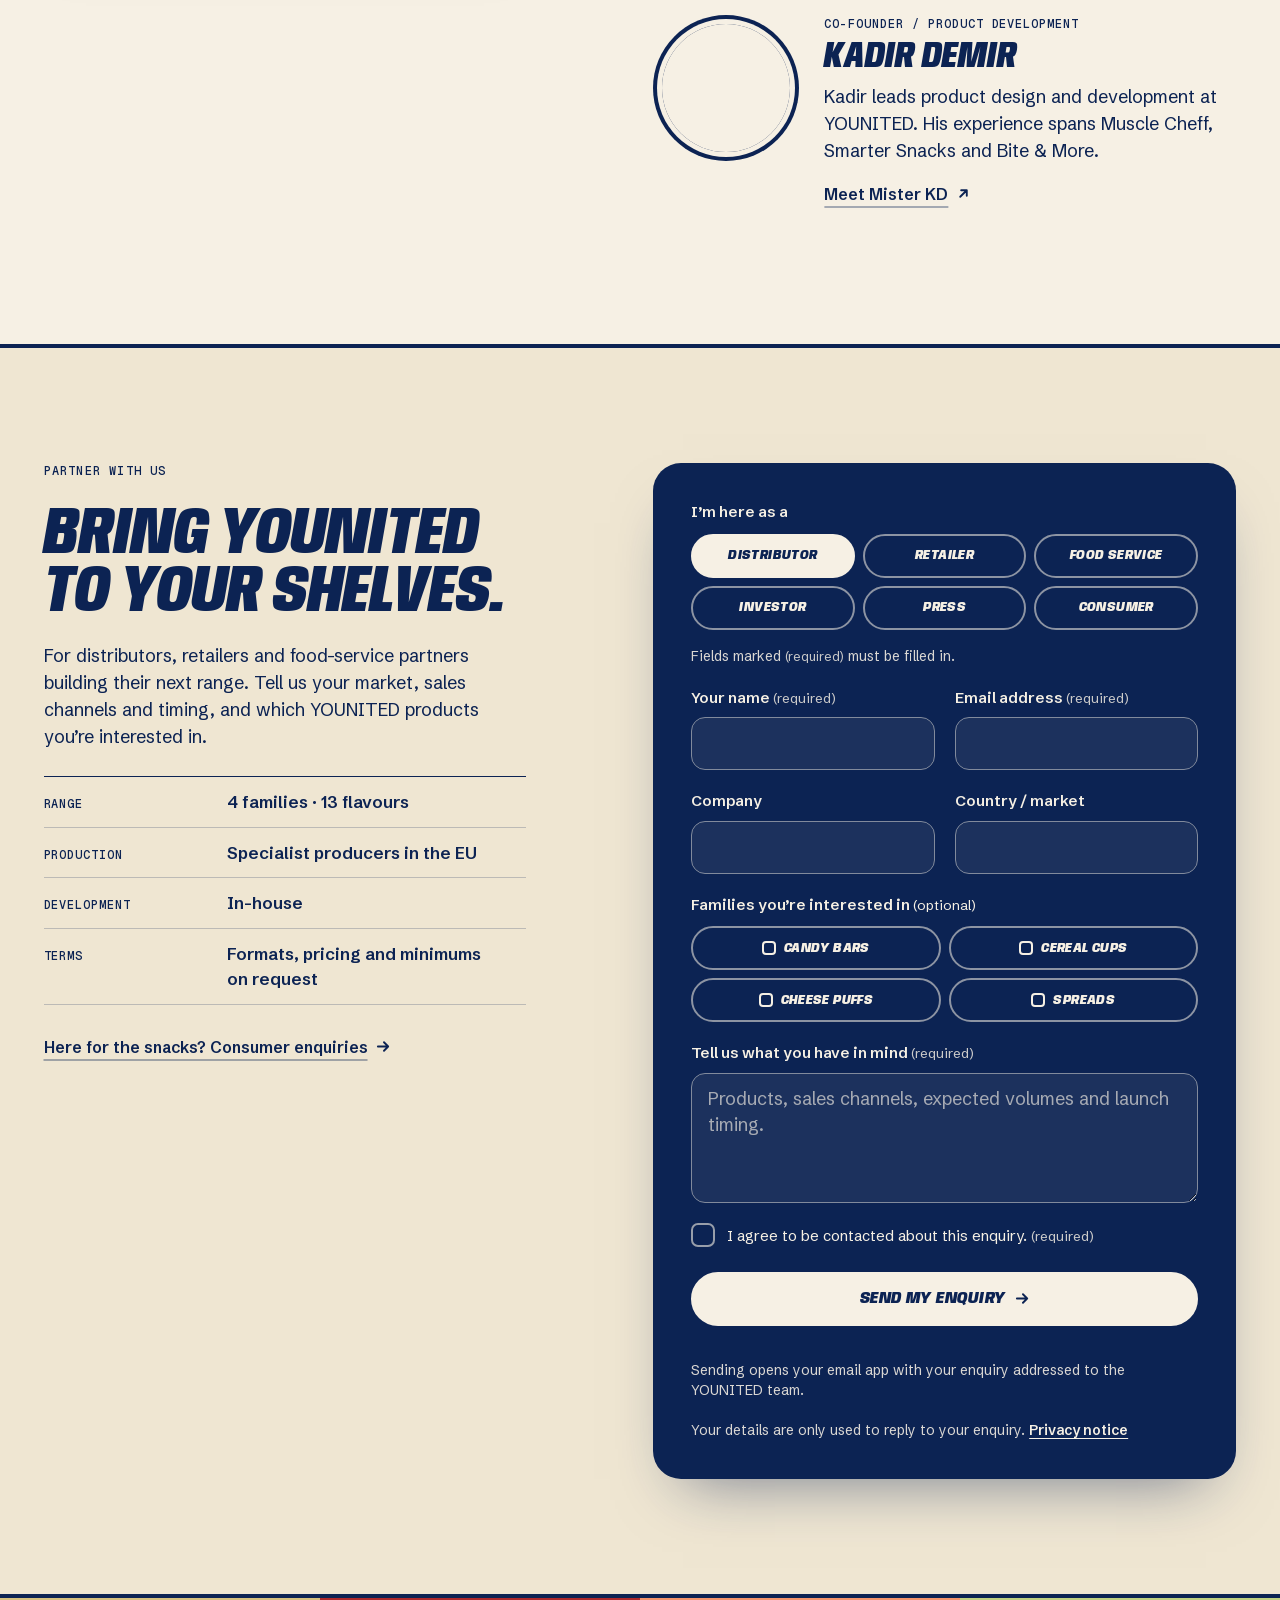
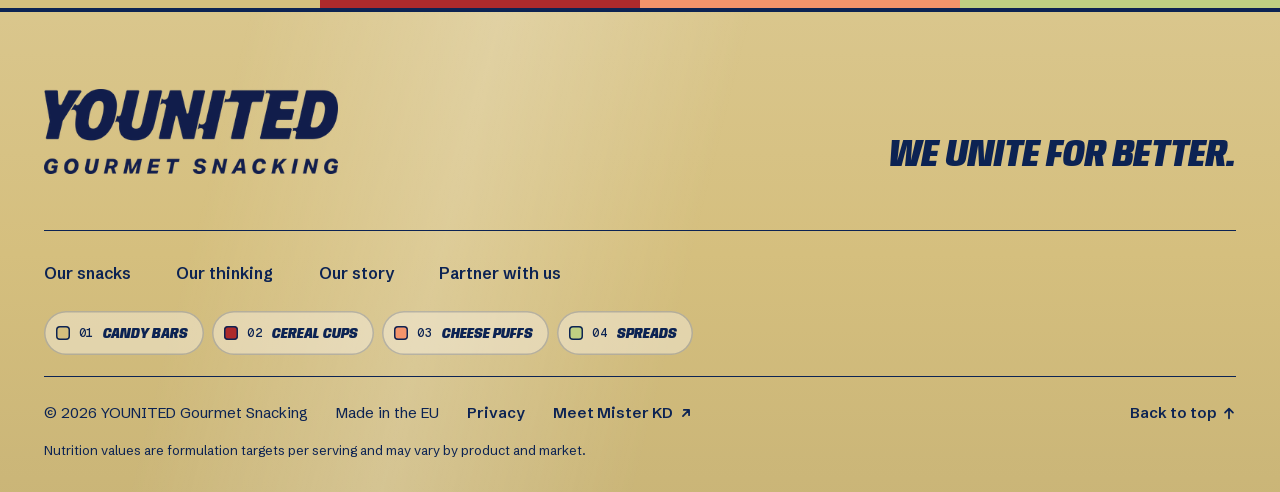
==== commit 219e3f28: "Back to email hand-off: FormSubmit is unreachable (Cloudflare 522) Co-Authored-By: Claude Opus 5.5 <" ====
--- a/index.html
+++ b/index.html
@@ -3,7 +3,7 @@
 <head>
 <meta charset="utf-8">
 <meta name="viewport" content="width=device-width, initial-scale=1">
-<meta http-equiv="Content-Security-Policy" content="default-src 'self'; img-src 'self' data: blob:; font-src 'self'; style-src 'self'; script-src 'self' 'sha256-Du+OJKJSbdUgz5nrHeWWINvez6XKDDU/tyj/5c2uvwo=' https://static.cloudflareinsights.com; connect-src 'self' https://formsubmit.co https://cloudflareinsights.com; form-action 'self'; base-uri 'self'; object-src 'none'">
+<meta http-equiv="Content-Security-Policy" content="default-src 'self'; img-src 'self' data: blob:; font-src 'self'; style-src 'self'; script-src 'self' 'sha256-Du+OJKJSbdUgz5nrHeWWINvez6XKDDU/tyj/5c2uvwo=' https://static.cloudflareinsights.com; connect-src 'self' https://cloudflareinsights.com; form-action 'self'; base-uri 'self'; object-src 'none'">
 <meta name="referrer" content="strict-origin-when-cross-origin">
 <title>YOUNITED — Gourmet protein snacks, made in the EU</title>
 <meta name="description" content="Protein candy bars, cereal cups, real cheese puffs and spreads that taste like a treat first. Four families, thirteen flavours, made in the EU. Explore the range or partner with YOUNITED.">
@@ -336,7 +336,7 @@
 <a class="link-cta" href="#contact" data-intent="Consumer">Here for the snacks? Consumer enquiries <svg class="ico" viewBox="0 0 16 16" aria-hidden="true" focusable="false"><path d="M2 8h11M8.5 3.5 13 8l-4.5 4.5" fill="none" stroke="currentColor" stroke-width="2" stroke-linecap="round" stroke-linejoin="round"/></svg></a>
 </div>
 <div class="sheet">
-<form class="form" id="contact" novalidate data-fallback-email="kadir@biteandmore.com" data-endpoint="https://formsubmit.co/ajax/kadir@biteandmore.com">
+<form class="form" id="contact" novalidate data-fallback-email="kadir@biteandmore.com">
 <input type="hidden" name="_subject" value="New enquiry via younitedsnacks.com"><input type="hidden" name="_template" value="table">
 <input type="checkbox" name="botcheck" class="hp" tabindex="-1" aria-hidden="true">
 <fieldset class="chips">
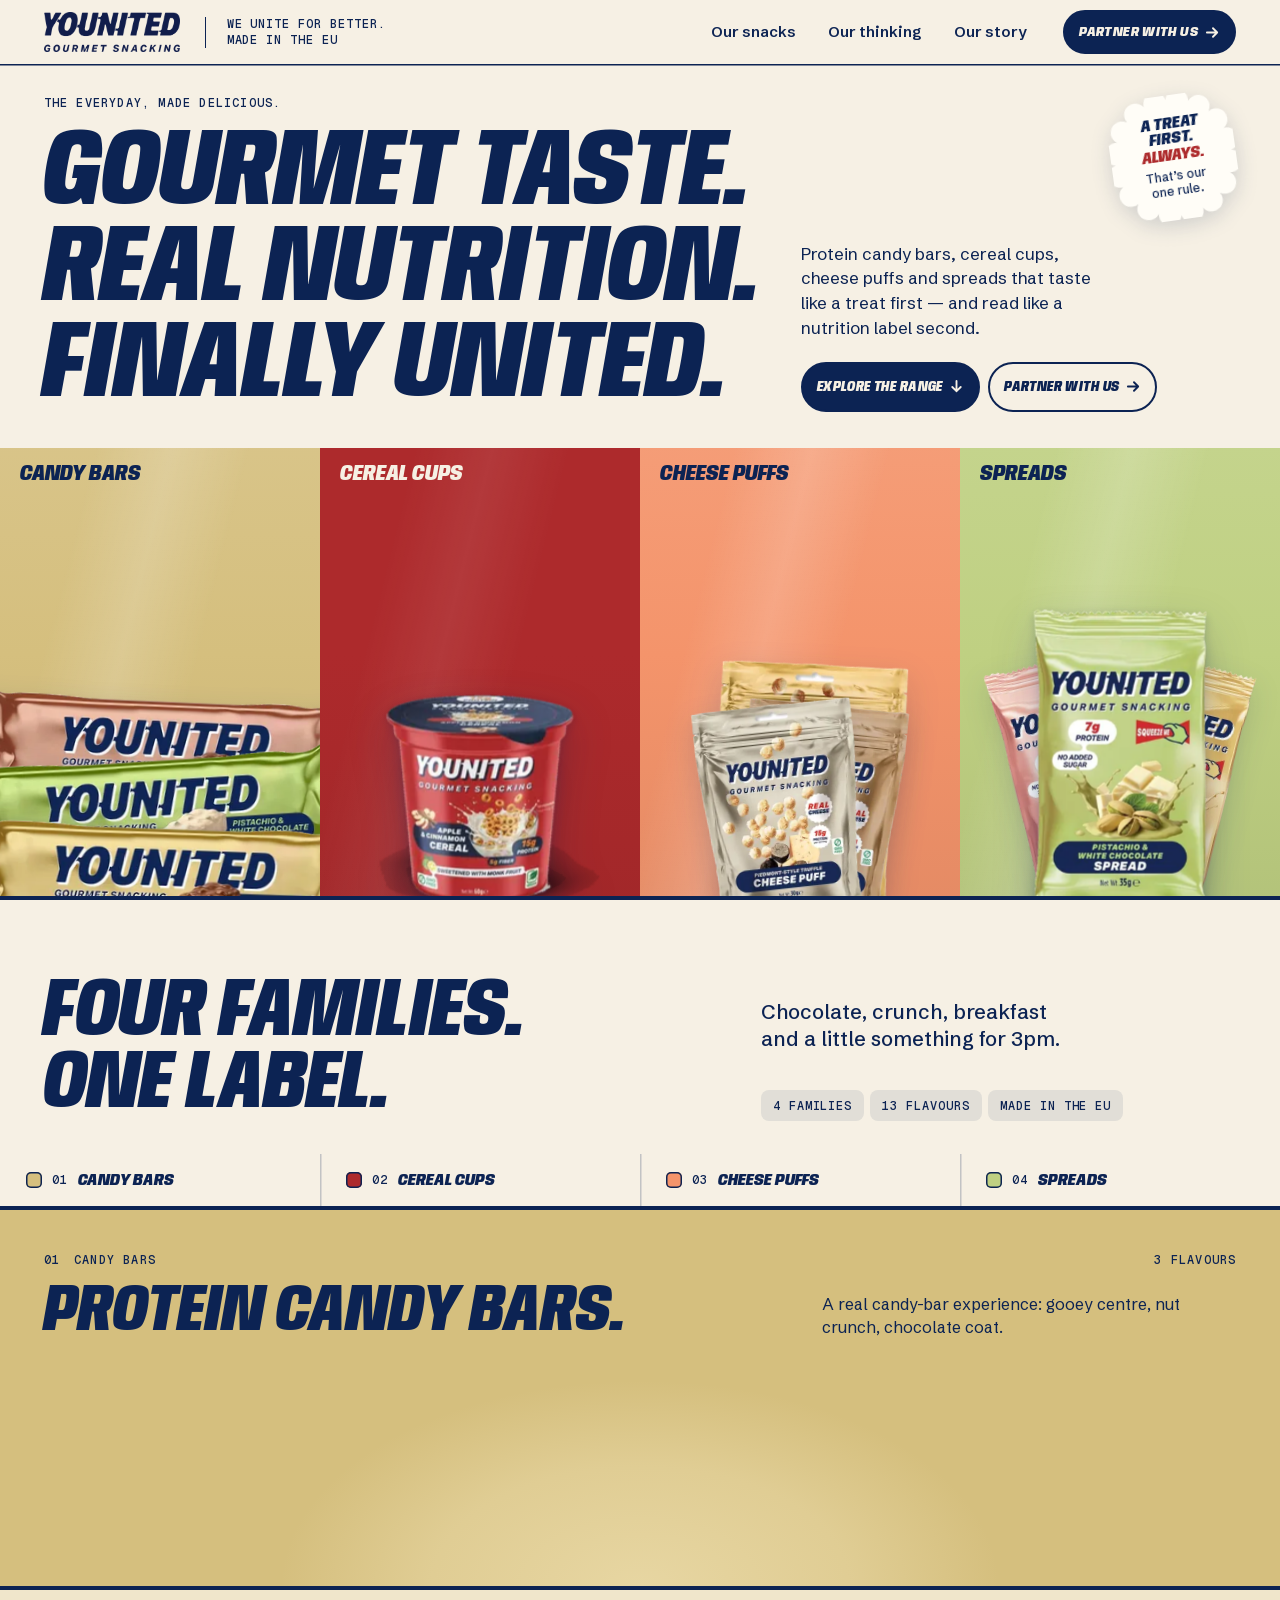
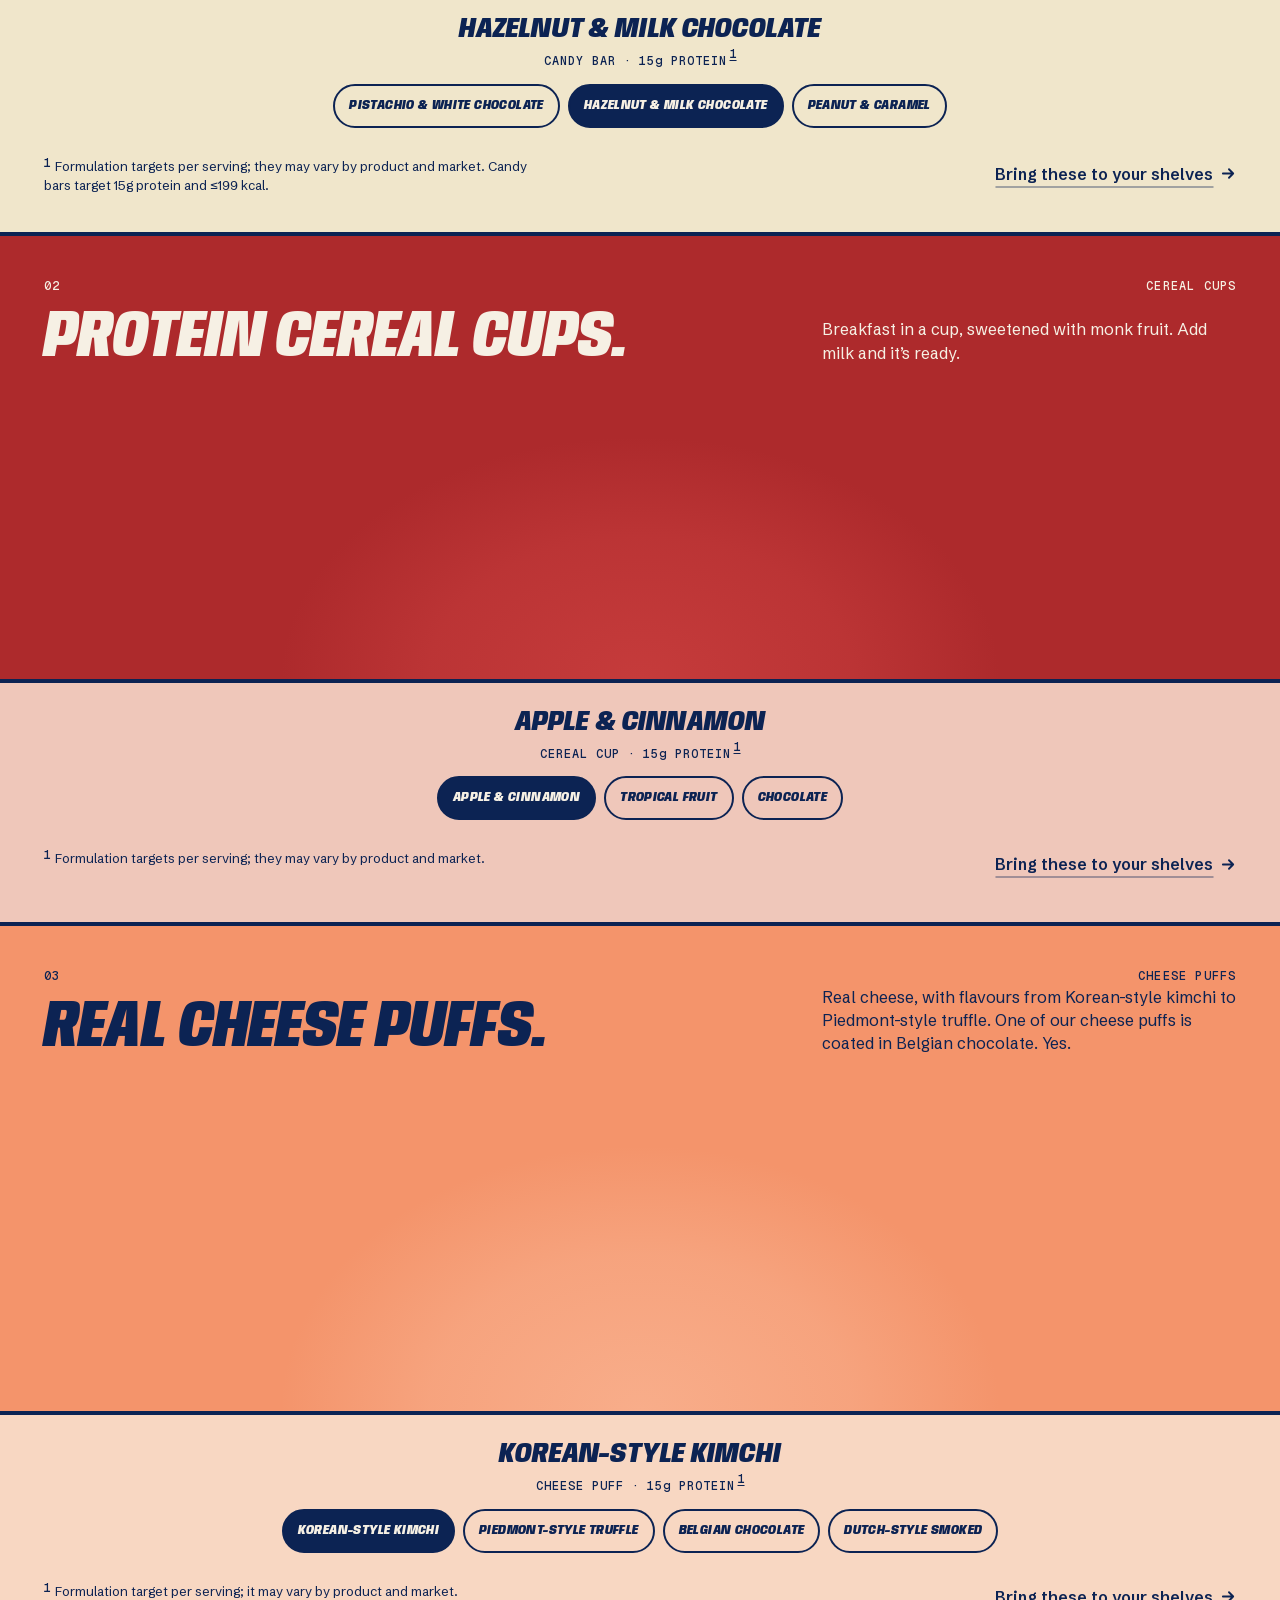
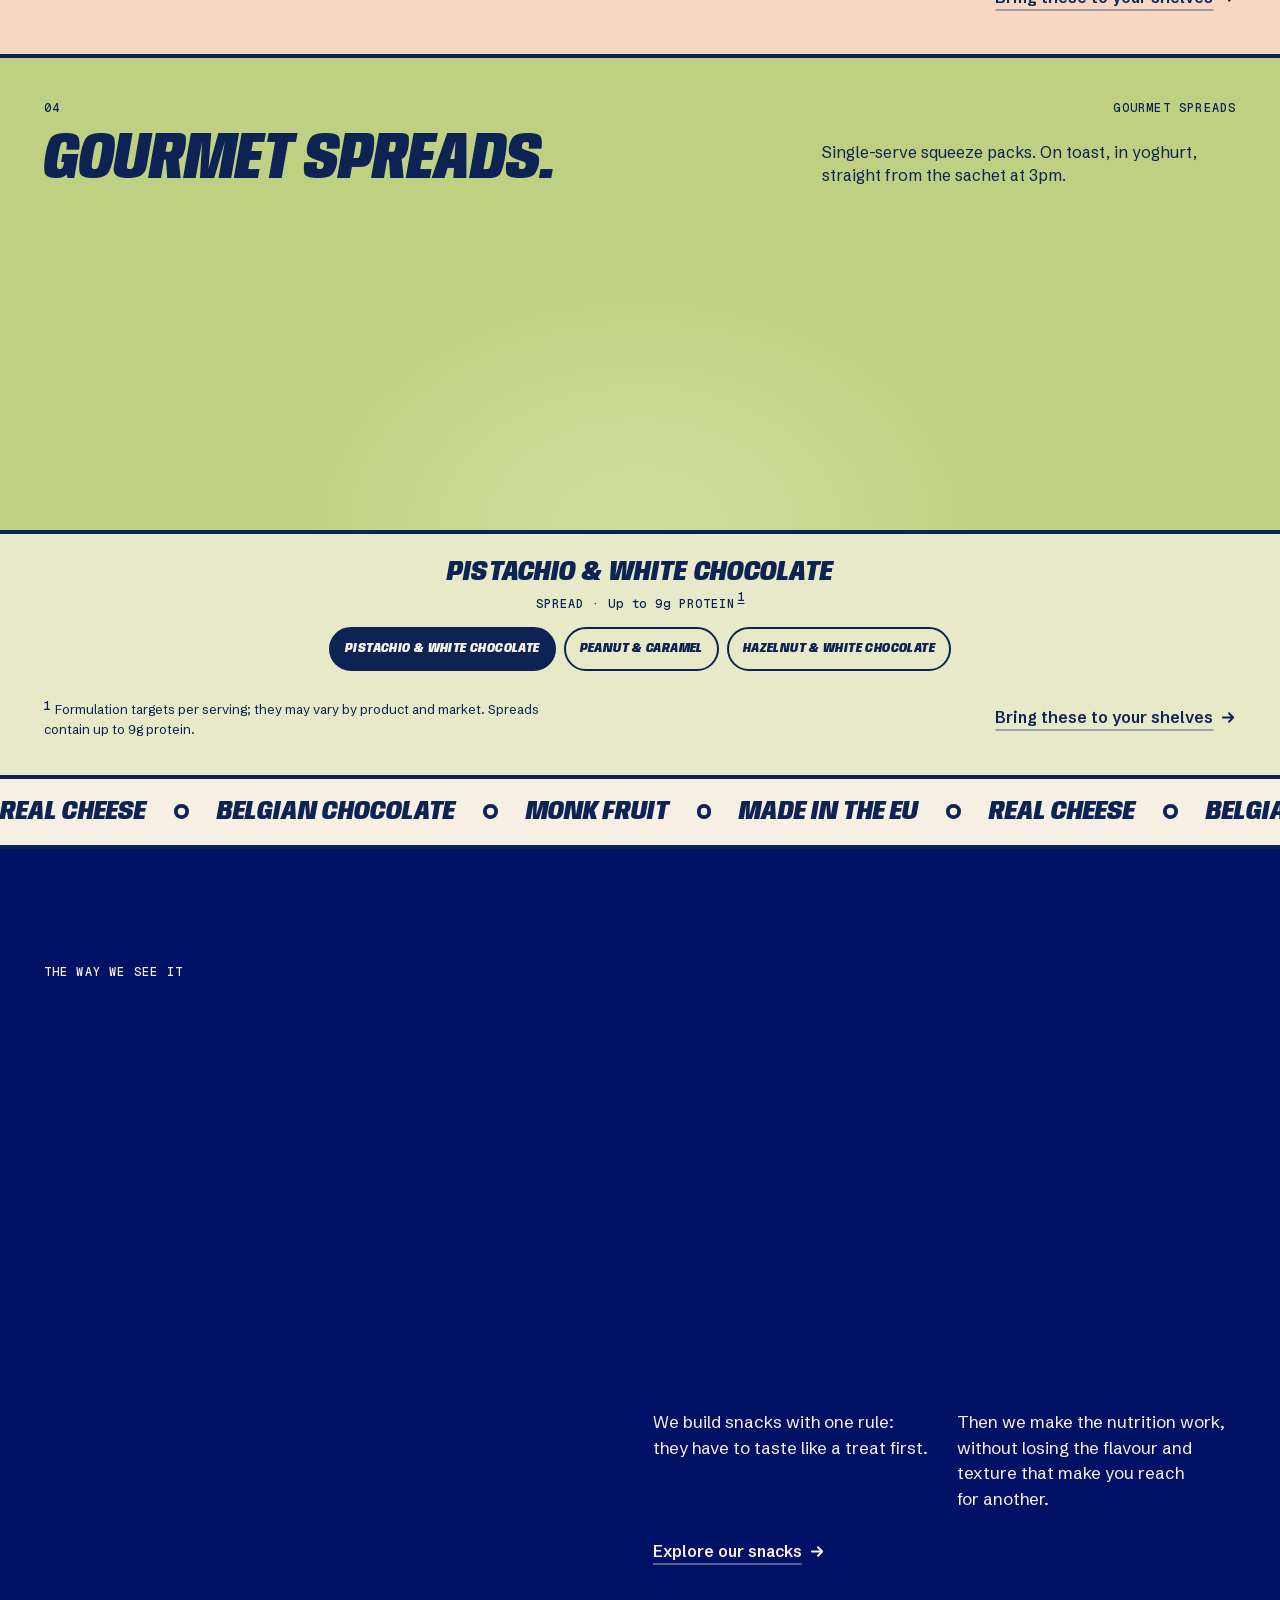
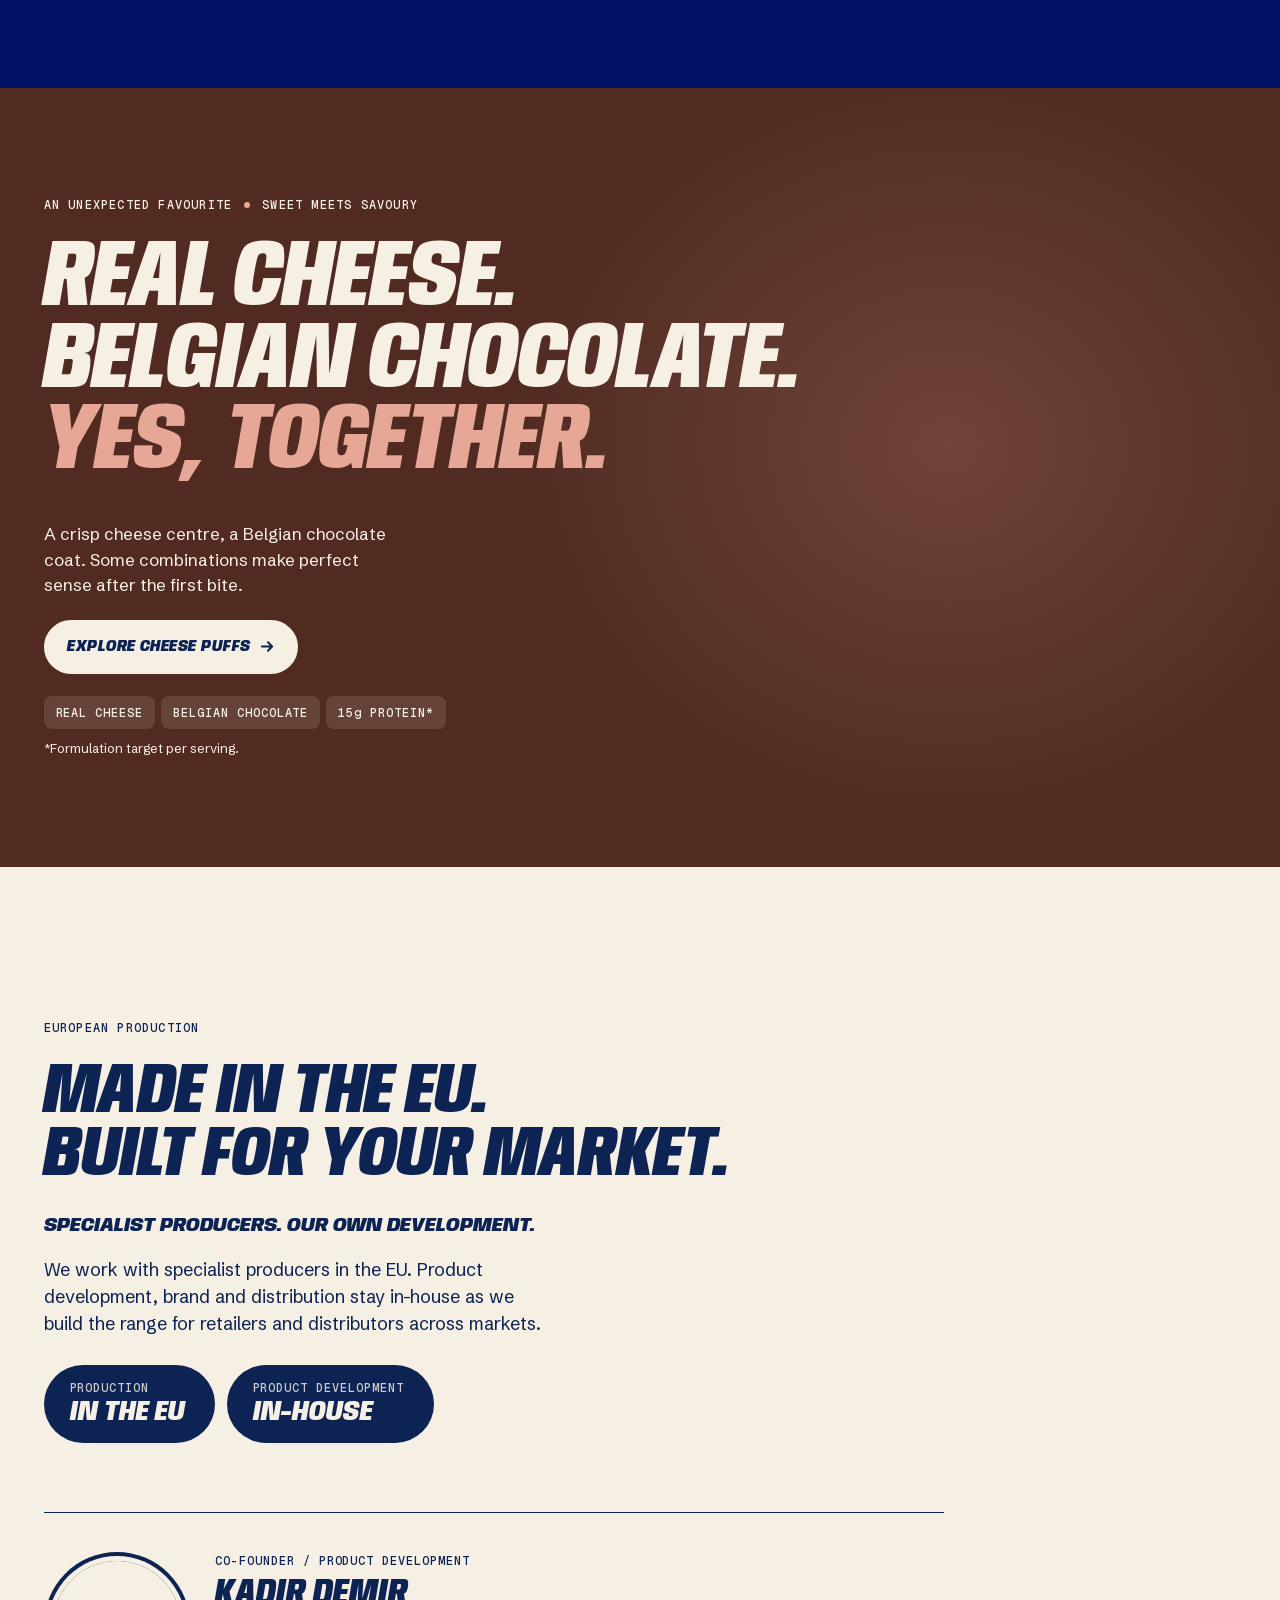
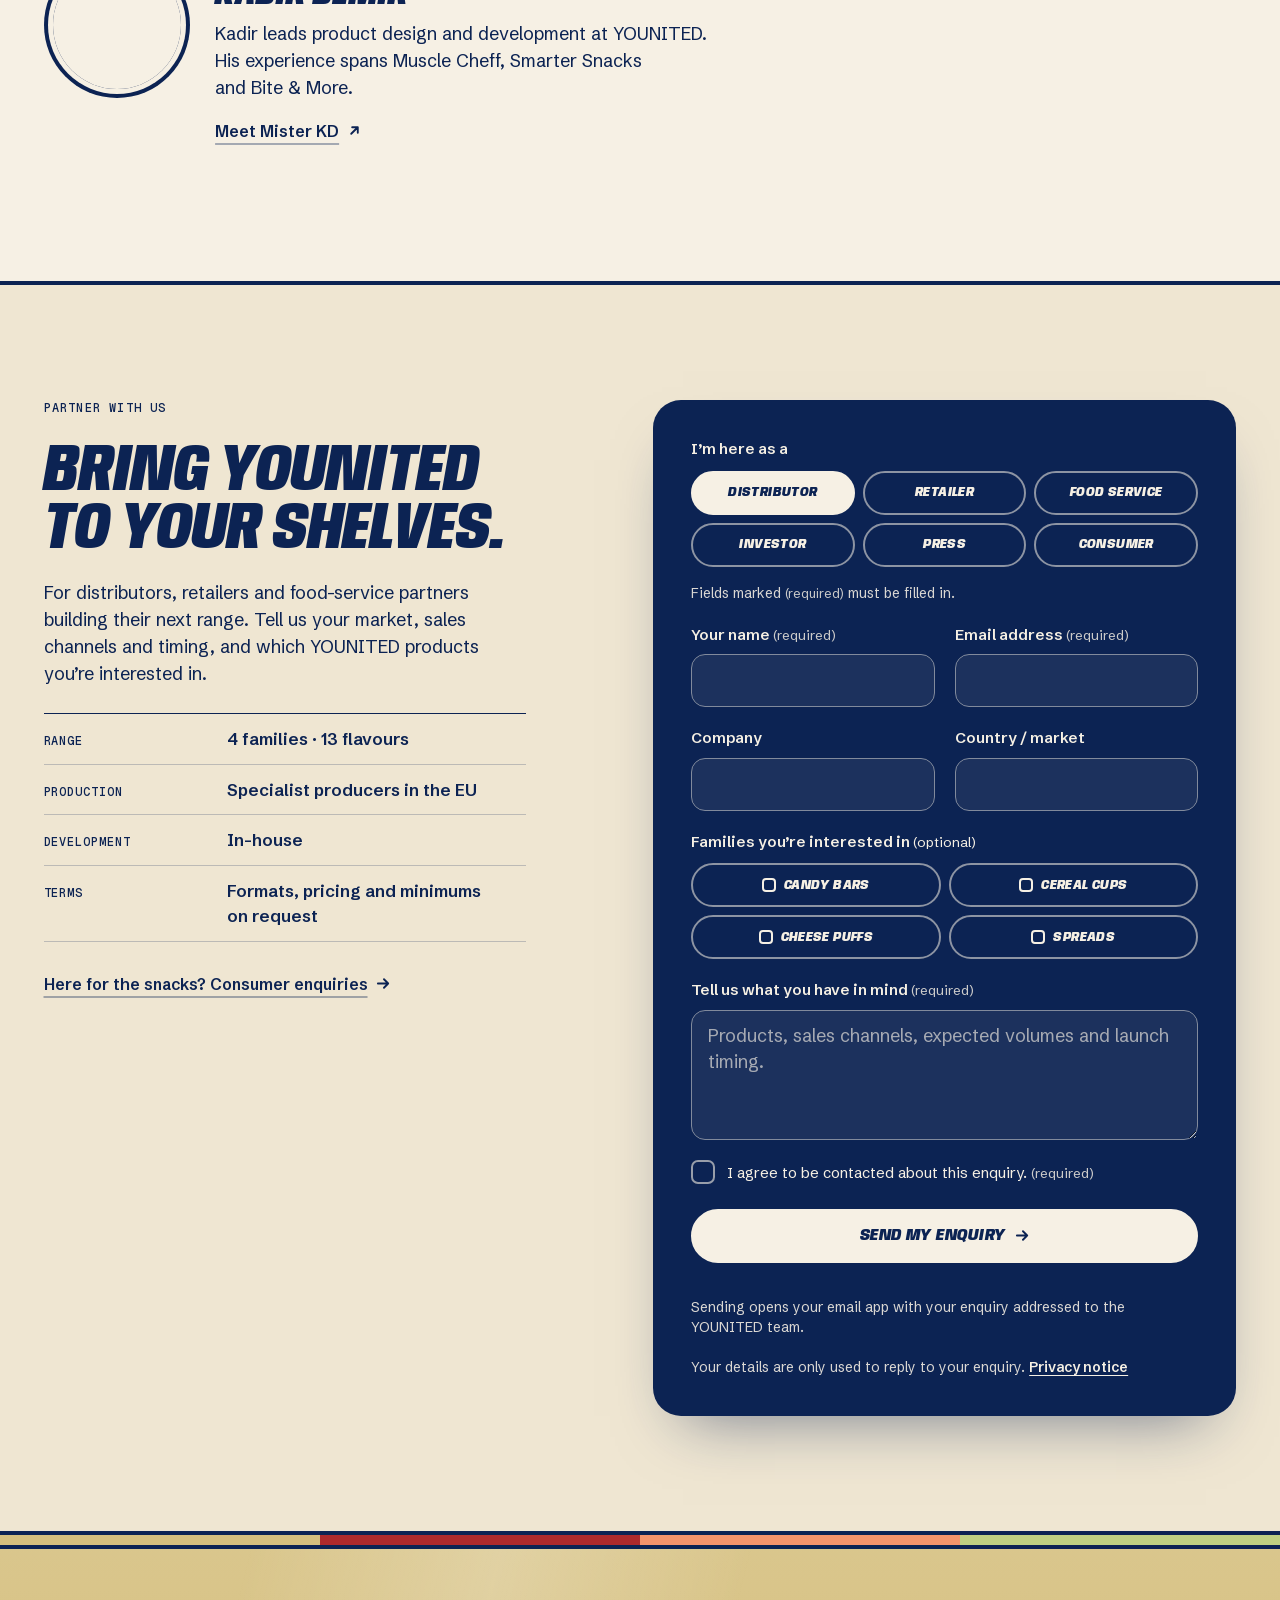
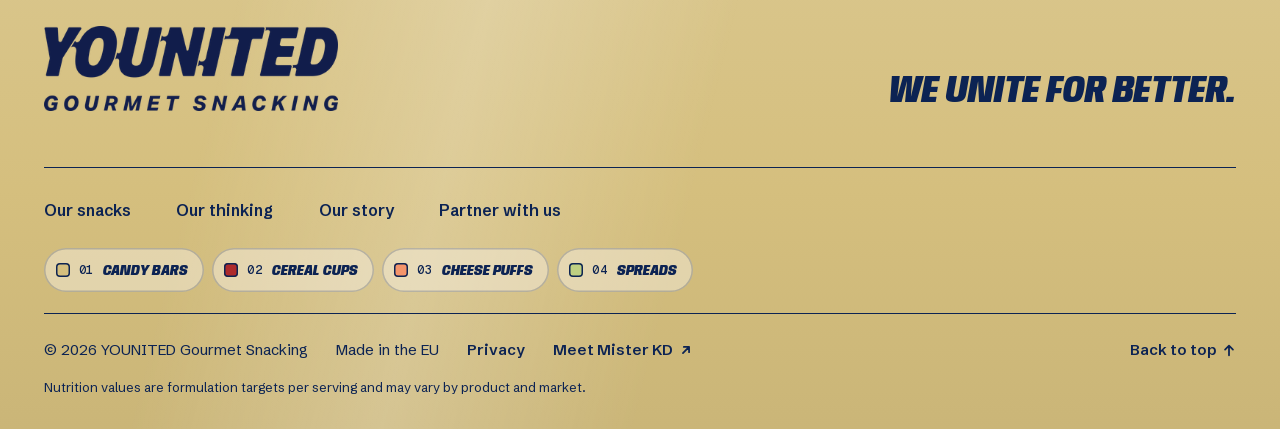
==== commit be3b677a: "Remove the samples photo and the tile numbers/flavour counts Co-Authored-By: Claude Opus 5.5 <norepl" ====
--- a/index.html
+++ b/index.html
@@ -28,7 +28,7 @@
 <link rel="preload" href="fonts/anybody-italic-var.woff2" as="font" type="font/woff2" crossorigin>
 <link rel="preload" href="fonts/schibsted-grotesk-var.woff2" as="font" type="font/woff2" crossorigin>
 <link rel="preload" href="fonts/geist-mono-500.woff2" as="font" type="font/woff2" crossorigin>
-<link rel="stylesheet" href="styles.css?v=bf112da4">
+<link rel="stylesheet" href="styles.css?v=e6b32353">
 <script type="application/ld+json">{
  "@context": "https://schema.org",
  "@graph": [
@@ -100,23 +100,19 @@
 <div class="hero__fields">
 <ul class="fields">
 <li class="fields__item"><a class="field field--bars" href="#family-bars" data-show-family="bars">
-<span class="field__label"><span class="field__no">01</span><span class="field__name">Candy bars</span></span>
-<span class="field__count">3 flavours <svg class="ico" viewBox="0 0 16 16" aria-hidden="true" focusable="false"><path d="M8 2v11M3.5 8.5 8 13l4.5-4.5" fill="none" stroke="currentColor" stroke-width="2" stroke-linecap="round" stroke-linejoin="round"/></svg></span>
+<span class="field__label"><span class="field__name">Candy bars</span></span>
 <span class="field__packs"><span class="fp fp--0"><img src="assets/products/bar-hazelnut-milk-chocolate-480.webp" srcset="assets/products/bar-hazelnut-milk-chocolate-480.webp 480w, assets/products/bar-hazelnut-milk-chocolate-800.webp 800w, assets/products/bar-hazelnut-milk-chocolate-1297.webp 1297w" sizes="(max-width: 600px) 56vw, (max-width: 820px) 64vw, (max-width: 1099px) and (orientation: portrait) 64vw, 34vw" width="480" height="161" alt="" loading="lazy" decoding="async" fetchpriority="low"></span><span class="fp fp--1"><img src="assets/products/bar-pistachio-white-chocolate-480.webp" srcset="assets/products/bar-pistachio-white-chocolate-480.webp 480w, assets/products/bar-pistachio-white-chocolate-800.webp 800w, assets/products/bar-pistachio-white-chocolate-1297.webp 1297w" sizes="(max-width: 600px) 56vw, (max-width: 820px) 64vw, (max-width: 1099px) and (orientation: portrait) 64vw, 34vw" width="480" height="161" alt="" loading="lazy" decoding="async" fetchpriority="low"></span><span class="fp fp--2"><img src="assets/products/bar-peanut-caramel-480.webp" srcset="assets/products/bar-peanut-caramel-480.webp 480w, assets/products/bar-peanut-caramel-800.webp 800w, assets/products/bar-peanut-caramel-1297.webp 1297w" sizes="(max-width: 600px) 56vw, (max-width: 820px) 64vw, (max-width: 1099px) and (orientation: portrait) 64vw, 34vw" width="480" height="161" alt="" loading="lazy" decoding="async" fetchpriority="low"></span></span>
 </a></li>
 <li class="fields__item"><a class="field field--cereal" href="#family-cereal" data-show-family="cereal">
-<span class="field__label"><span class="field__no">02</span><span class="field__name">Cereal cups</span></span>
-<span class="field__count">3 flavours <svg class="ico" viewBox="0 0 16 16" aria-hidden="true" focusable="false"><path d="M8 2v11M3.5 8.5 8 13l4.5-4.5" fill="none" stroke="currentColor" stroke-width="2" stroke-linecap="round" stroke-linejoin="round"/></svg></span>
+<span class="field__label"><span class="field__name">Cereal cups</span></span>
 <span class="field__packs"><span class="fp fp--0"><img src="assets/products/cereal-apple-cinnamon-480.webp" srcset="assets/products/cereal-apple-cinnamon-240.webp 240w, assets/products/cereal-apple-cinnamon-480.webp 480w, assets/products/cereal-apple-cinnamon-800.webp 800w, assets/products/cereal-apple-cinnamon-910.webp 910w" sizes="(max-width: 600px) 32vw, (max-width: 820px) 30vw, (max-width: 1099px) and (orientation: portrait) 30vw, 17vw" width="480" height="421" alt="" loading="lazy" decoding="async" fetchpriority="low"></span><span class="fp fp--1"><img src="assets/products/cereal-tropical-240.webp" srcset="assets/products/cereal-tropical-240.webp 240w, assets/products/cereal-tropical-480.webp 480w" sizes="(max-width: 820px) 18vw, (max-width: 1099px) and (orientation: portrait) 18vw, 11vw" width="240" height="211" alt="" loading="lazy" decoding="async" fetchpriority="low"></span><span class="fp fp--2"><img src="assets/products/cereal-chocolate-240.webp" srcset="assets/products/cereal-chocolate-240.webp 240w, assets/products/cereal-chocolate-480.webp 480w" sizes="(max-width: 820px) 18vw, (max-width: 1099px) and (orientation: portrait) 18vw, 11vw" width="240" height="211" alt="" loading="lazy" decoding="async" fetchpriority="low"></span></span>
 </a></li>
 <li class="fields__item"><a class="field field--puffs" href="#family-puffs" data-show-family="puffs">
-<span class="field__label"><span class="field__no">03</span><span class="field__name">Cheese puffs</span></span>
-<span class="field__count">4 flavours <svg class="ico" viewBox="0 0 16 16" aria-hidden="true" focusable="false"><path d="M8 2v11M3.5 8.5 8 13l4.5-4.5" fill="none" stroke="currentColor" stroke-width="2" stroke-linecap="round" stroke-linejoin="round"/></svg></span>
+<span class="field__label"><span class="field__name">Cheese puffs</span></span>
 <span class="field__packs"><span class="fp fp--0"><img src="assets/products/puff-korean-kimchi-480.webp" srcset="assets/products/puff-korean-kimchi-240.webp 240w, assets/products/puff-korean-kimchi-480.webp 480w, assets/products/puff-korean-kimchi-800.webp 800w, assets/products/puff-korean-kimchi-925.webp 925w" sizes="(max-width: 600px) 28vw, (max-width: 820px) 30vw, (max-width: 1099px) and (orientation: portrait) 30vw, 19vw" width="480" height="601" alt="" loading="lazy" decoding="async" fetchpriority="low"></span><span class="fp fp--1"><img src="assets/products/puff-piedmont-truffle-240.webp" srcset="assets/products/puff-piedmont-truffle-240.webp 240w, assets/products/puff-piedmont-truffle-480.webp 480w" sizes="(max-width: 820px) 18vw, (max-width: 1099px) and (orientation: portrait) 18vw, 12vw" width="240" height="301" alt="" loading="lazy" decoding="async" fetchpriority="low"></span><span class="fp fp--2"><img src="assets/products/puff-belgian-chocolate-240.webp" srcset="assets/products/puff-belgian-chocolate-240.webp 240w, assets/products/puff-belgian-chocolate-480.webp 480w" sizes="(max-width: 820px) 18vw, (max-width: 1099px) and (orientation: portrait) 18vw, 12vw" width="240" height="301" alt="" loading="lazy" decoding="async" fetchpriority="low"></span><span class="fp fp--3"><img src="assets/products/puff-dutch-smoked-240.webp" srcset="assets/products/puff-dutch-smoked-240.webp 240w, assets/products/puff-dutch-smoked-480.webp 480w" sizes="(max-width: 820px) 18vw, (max-width: 1099px) and (orientation: portrait) 18vw, 12vw" width="240" height="301" alt="" loading="lazy" decoding="async" fetchpriority="low"></span></span>
 </a></li>
 <li class="fields__item"><a class="field field--spreads" href="#family-spreads" data-show-family="spreads">
-<span class="field__label"><span class="field__no">04</span><span class="field__name">Spreads</span></span>
-<span class="field__count">3 flavours <svg class="ico" viewBox="0 0 16 16" aria-hidden="true" focusable="false"><path d="M8 2v11M3.5 8.5 8 13l4.5-4.5" fill="none" stroke="currentColor" stroke-width="2" stroke-linecap="round" stroke-linejoin="round"/></svg></span>
+<span class="field__label"><span class="field__name">Spreads</span></span>
 <span class="field__packs"><span class="fp fp--0"><img src="assets/products/spread-pistachio-white-chocolate-480.webp" srcset="assets/products/spread-pistachio-white-chocolate-240.webp 240w, assets/products/spread-pistachio-white-chocolate-480.webp 480w, assets/products/spread-pistachio-white-chocolate-649.webp 649w" sizes="(max-width: 600px) 20vw, (max-width: 820px) 20vw, (max-width: 1099px) and (orientation: portrait) 20vw, 12vw" width="480" height="885" alt="" loading="lazy" decoding="async" fetchpriority="low"></span><span class="fp fp--1"><img src="assets/products/spread-peanut-caramel-240.webp" srcset="assets/products/spread-peanut-caramel-240.webp 240w, assets/products/spread-peanut-caramel-480.webp 480w" sizes="(max-width: 820px) 16vw, (max-width: 1099px) and (orientation: portrait) 16vw, 10vw" width="240" height="443" alt="" loading="lazy" decoding="async" fetchpriority="low"></span><span class="fp fp--2"><img src="assets/products/spread-hazelnut-white-chocolate-240.webp" srcset="assets/products/spread-hazelnut-white-chocolate-240.webp 240w, assets/products/spread-hazelnut-white-chocolate-480.webp 480w" sizes="(max-width: 820px) 16vw, (max-width: 1099px) and (orientation: portrait) 16vw, 10vw" width="240" height="442" alt="" loading="lazy" decoding="async" fetchpriority="low"></span></span>
 </a></li>
 </ul>
@@ -295,10 +291,6 @@
 
 <section class="made" id="made" aria-labelledby="made-title">
 <div class="made__grid">
-<figure class="print">
-<div class="print__mat"><img src="assets/brand/samples-photo-600.webp" srcset="assets/brand/samples-photo-600.webp 600w, assets/brand/samples-photo-900.webp 900w" sizes="(min-width: 1400px) 505px, (min-width: 1100px) 36vw, (min-width: 1000px) 31vw, (min-width: 600px) 500px, 88vw" width="600" height="1067" alt="Real YOUNITED candy bar and spread samples laid out on a table" loading="lazy" decoding="async"></div>
-<figcaption>YOUNITED · Real packs, real samples</figcaption>
-</figure>
 <div class="made__copy">
 <p class="kicker">European production</p>
 <h2 class="made__title" id="made-title"><span class="ln">Made in the EU.</span> <span class="ln">Built for your market.</span></h2>
--- a/styles.css
+++ b/styles.css
@@ -5,3 +5,4 @@
 /* Nov 2026: privacy.html */
 .legal{width:var(--d);margin-inline:auto;padding-block:clamp(40px,6vw,96px)}.legal__inner{max-width:760px}.legal__title{font-family:var(--af);font-style:italic;font-weight:880;text-transform:uppercase;font-synthesis:none;font-size:clamp(44px,1rem + 5vw,96px);line-height:.92;margin-top:10px}.legal__date{margin-top:16px;font-family:var(--ai);font-weight:500;font-size:12px;letter-spacing:.08em;text-transform:uppercase;opacity:.8}.legal__body{margin-top:clamp(28px,4vw,44px);display:grid;gap:14px;font-size:17px;line-height:1.6}.legal__body h2{margin:22px 0 0;font-size:21px;line-height:1.25;font-weight:700}.legal__body ul{display:grid;gap:10px;padding-left:1.25em;list-style:disc}.legal__body a{display:inline;min-height:0;padding:0;font-weight:600;text-decoration:underline;text-underline-offset:3px;background:none}.legal__foot{border-top:1.5px solid var(--a);padding-block:18px;width:var(--d);margin-inline:auto;display:flex;flex-wrap:wrap;gap:4px 28px;align-items:center;font-size:15px}.legal__foot a{font-weight:600}
 .form__status:empty{min-height:0;margin-bottom:-20px}.form__hint{margin-top:-6px}
+/* Nov 2026: samples photo removed; the copy takes the full row */.made__copy:first-child{grid-column:1/-1;max-width:900px}
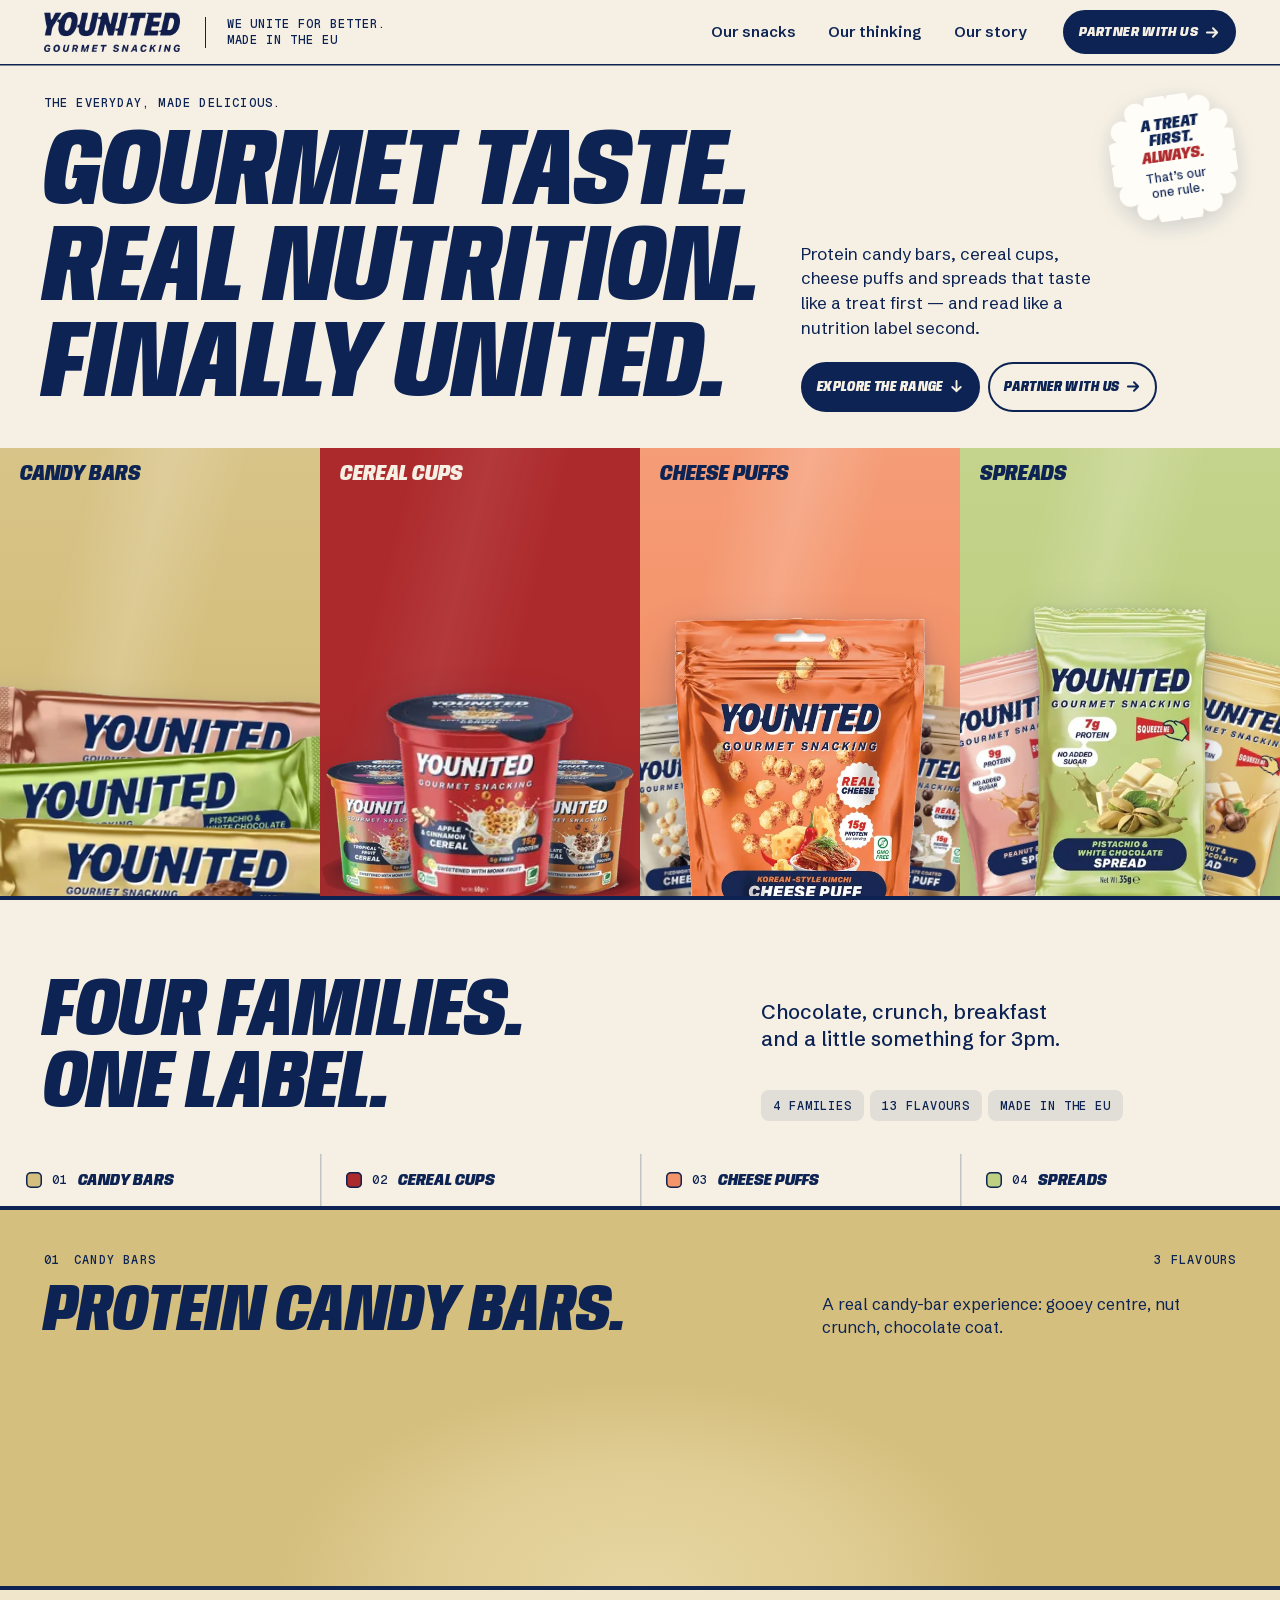
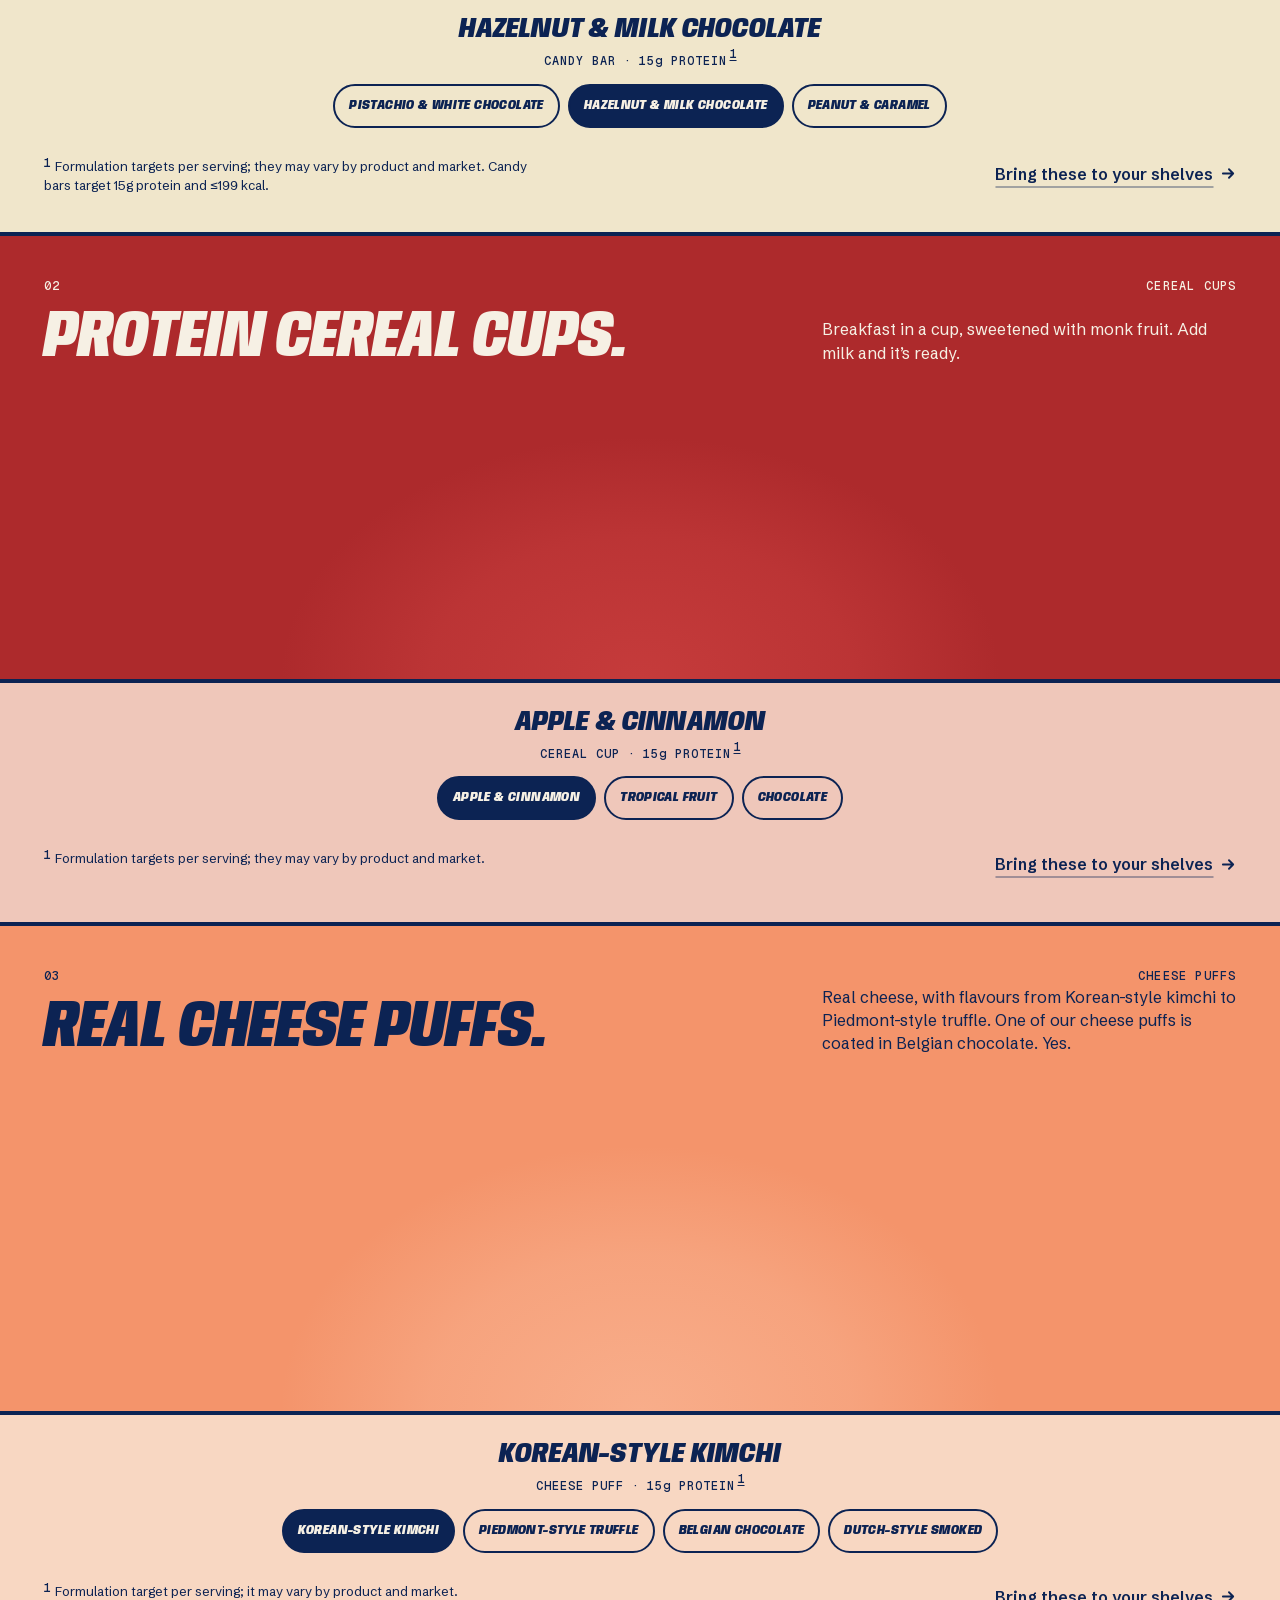
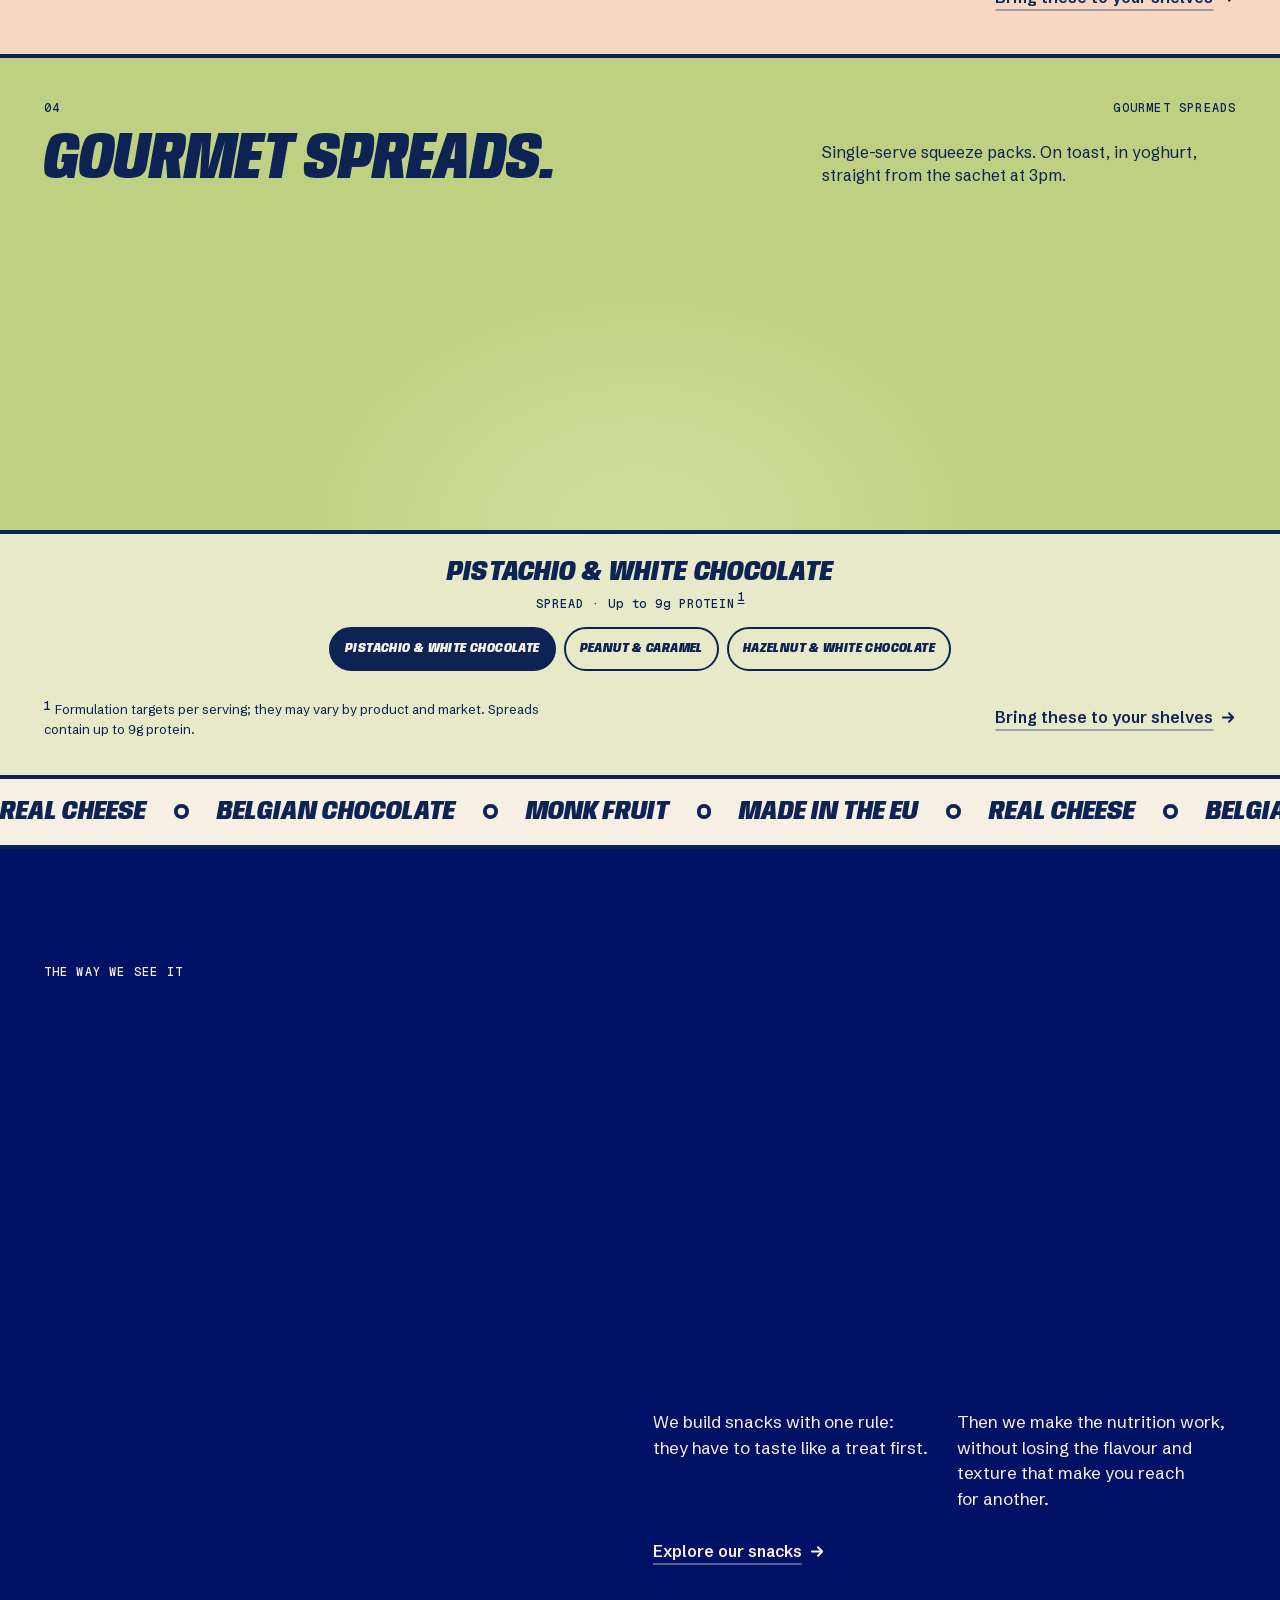
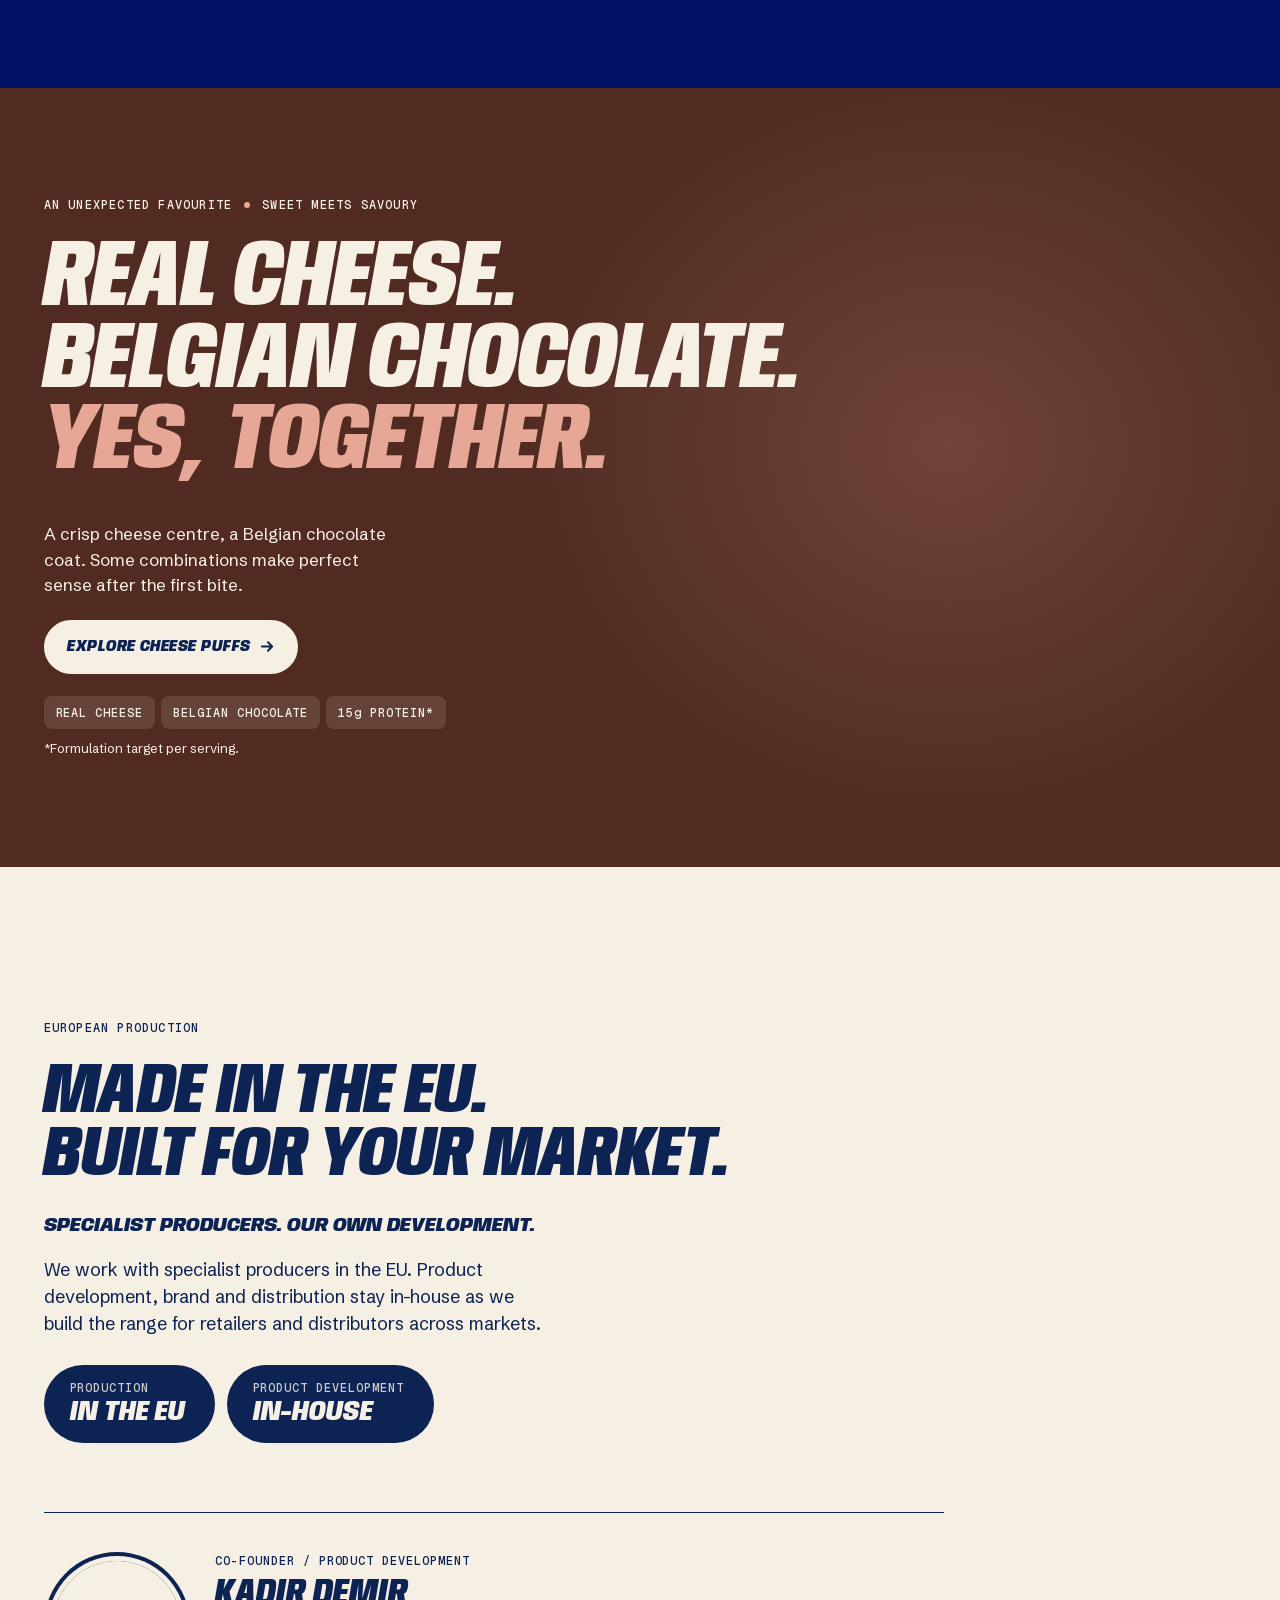
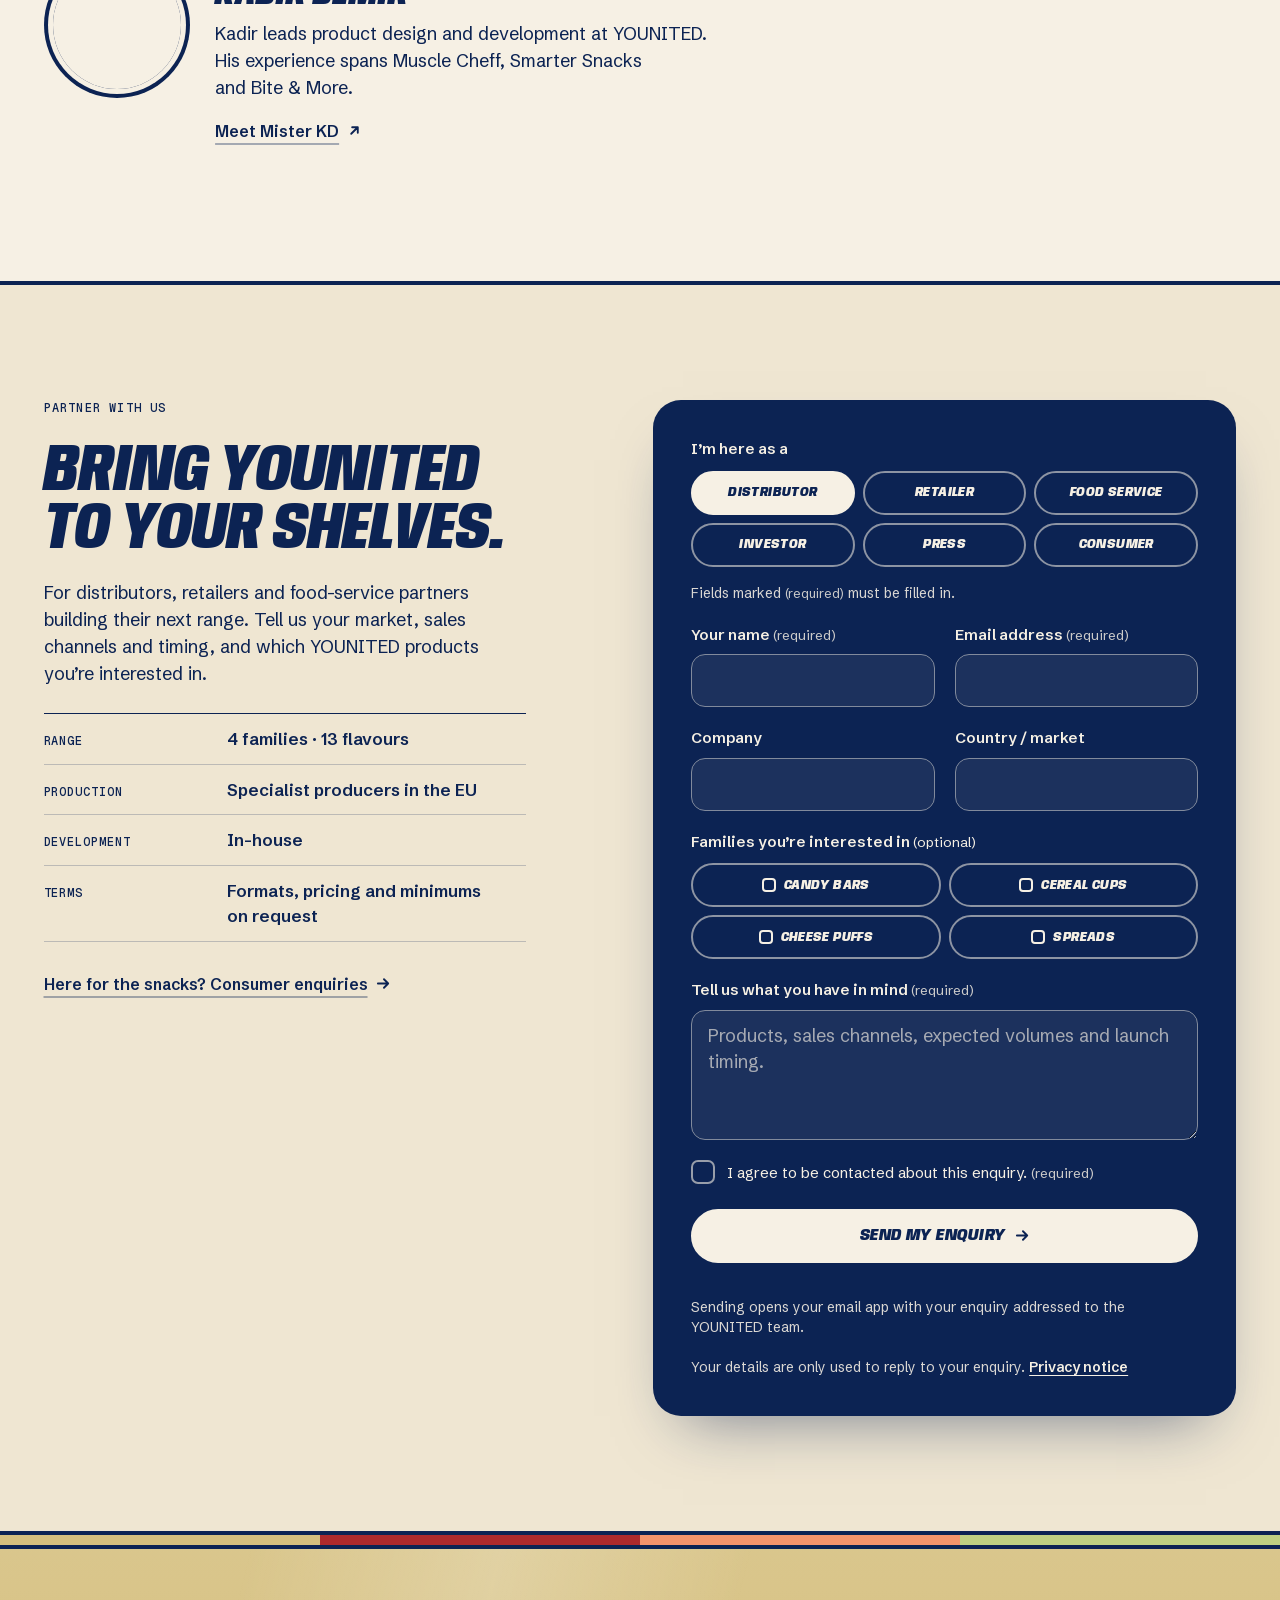
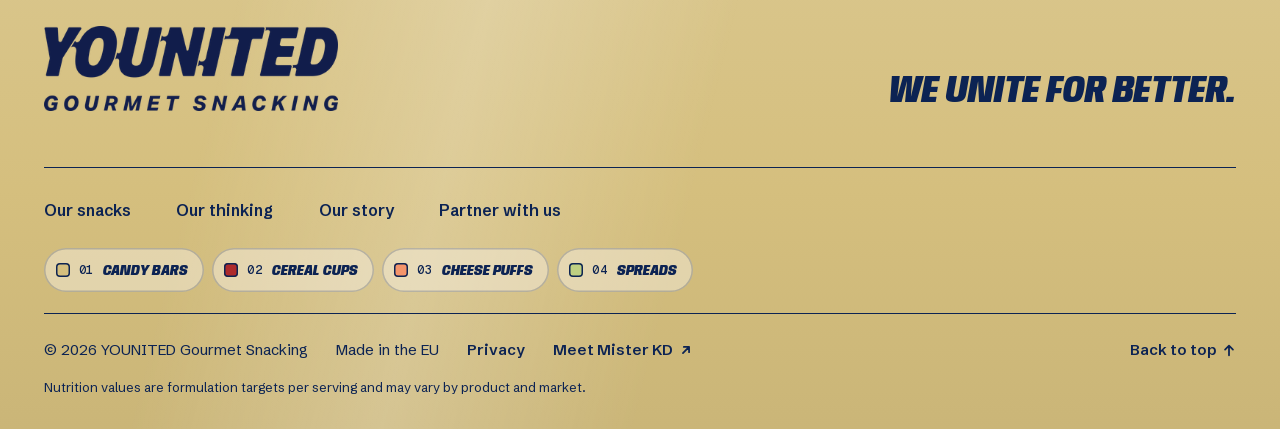
==== commit b3375fdf: "Send enquiries to support@younitedsnacks.com The new Google Workspace group replaces the previous ad" ====
--- a/index.html
+++ b/index.html
@@ -328,7 +328,7 @@
 <a class="link-cta" href="#contact" data-intent="Consumer">Here for the snacks? Consumer enquiries <svg class="ico" viewBox="0 0 16 16" aria-hidden="true" focusable="false"><path d="M2 8h11M8.5 3.5 13 8l-4.5 4.5" fill="none" stroke="currentColor" stroke-width="2" stroke-linecap="round" stroke-linejoin="round"/></svg></a>
 </div>
 <div class="sheet">
-<form class="form" id="contact" novalidate data-fallback-email="kadir@biteandmore.com">
+<form class="form" id="contact" novalidate data-fallback-email="support@younitedsnacks.com">
 <input type="hidden" name="_subject" value="New enquiry via younitedsnacks.com"><input type="hidden" name="_template" value="table">
 <input type="checkbox" name="botcheck" class="hp" tabindex="-1" aria-hidden="true">
 <fieldset class="chips">
@@ -352,10 +352,10 @@
 <div class="consent"><label class="consent__label"><input type="checkbox" name="consent" id="f-consent" required><span>I agree to be contacted about this enquiry. <span class="req">(required)</span></span></label><p class="field-box__error" id="e-consent" hidden>Please tick this box so we may reply.</p></div>
 <button class="btn btn--paper btn--lg btn--wide form__submit" type="submit" disabled><span class="form__submit-label">Send my enquiry</span> <svg class="ico" viewBox="0 0 16 16" aria-hidden="true" focusable="false"><path d="M2 8h11M8.5 3.5 13 8l-4.5 4.5" fill="none" stroke="currentColor" stroke-width="2" stroke-linecap="round" stroke-linejoin="round"/></svg></button>
 <p class="form__status" role="status" aria-live="polite"></p>
-<div class="form__fallback" hidden><a class="link-cta" href="mailto:kadir@biteandmore.com" data-fallback-mailto>Email kadir@biteandmore.com</a><button class="btn btn--sm btn--ghost-light" type="button" data-copy-brief>Copy my enquiry</button></div>
+<div class="form__fallback" hidden><a class="link-cta" href="mailto:support@younitedsnacks.com" data-fallback-mailto>Email support@younitedsnacks.com</a><button class="btn btn--sm btn--ghost-light" type="button" data-copy-brief>Copy my enquiry</button></div>
 <p class="form__hint" data-form-hint>Sending opens your email app with your enquiry addressed to the YOUNITED team.</p>
 <p class="form__privacy">Your details are only used to reply to your enquiry. <a href="privacy.html">Privacy notice</a></p>
-<noscript><p class="form__noscript">Sending needs JavaScript. You can also email <a href="mailto:kadir@biteandmore.com">kadir@biteandmore.com</a>.</p></noscript>
+<noscript><p class="form__noscript">Sending needs JavaScript. You can also email <a href="mailto:support@younitedsnacks.com">support@younitedsnacks.com</a>.</p></noscript>
 </form>
 </div>
 </div>
@@ -388,7 +388,7 @@
 <p class="footer__legal">Nutrition values are formulation targets per serving and may vary by product and market.</p>
 </div>
 </footer>
-<script src="main.js?v=49513977" defer></script>
+<script src="main.js?v=58d40d98" defer></script>
 <!-- Cloudflare Web Analytics (cookieless) --><script type="module" src="https://static.cloudflareinsights.com/beacon.min.js" data-cf-beacon='{"token": "a39d3693594a4ccb858c75b96ed4aa1d"}'></script>
 </body>
 </html>
